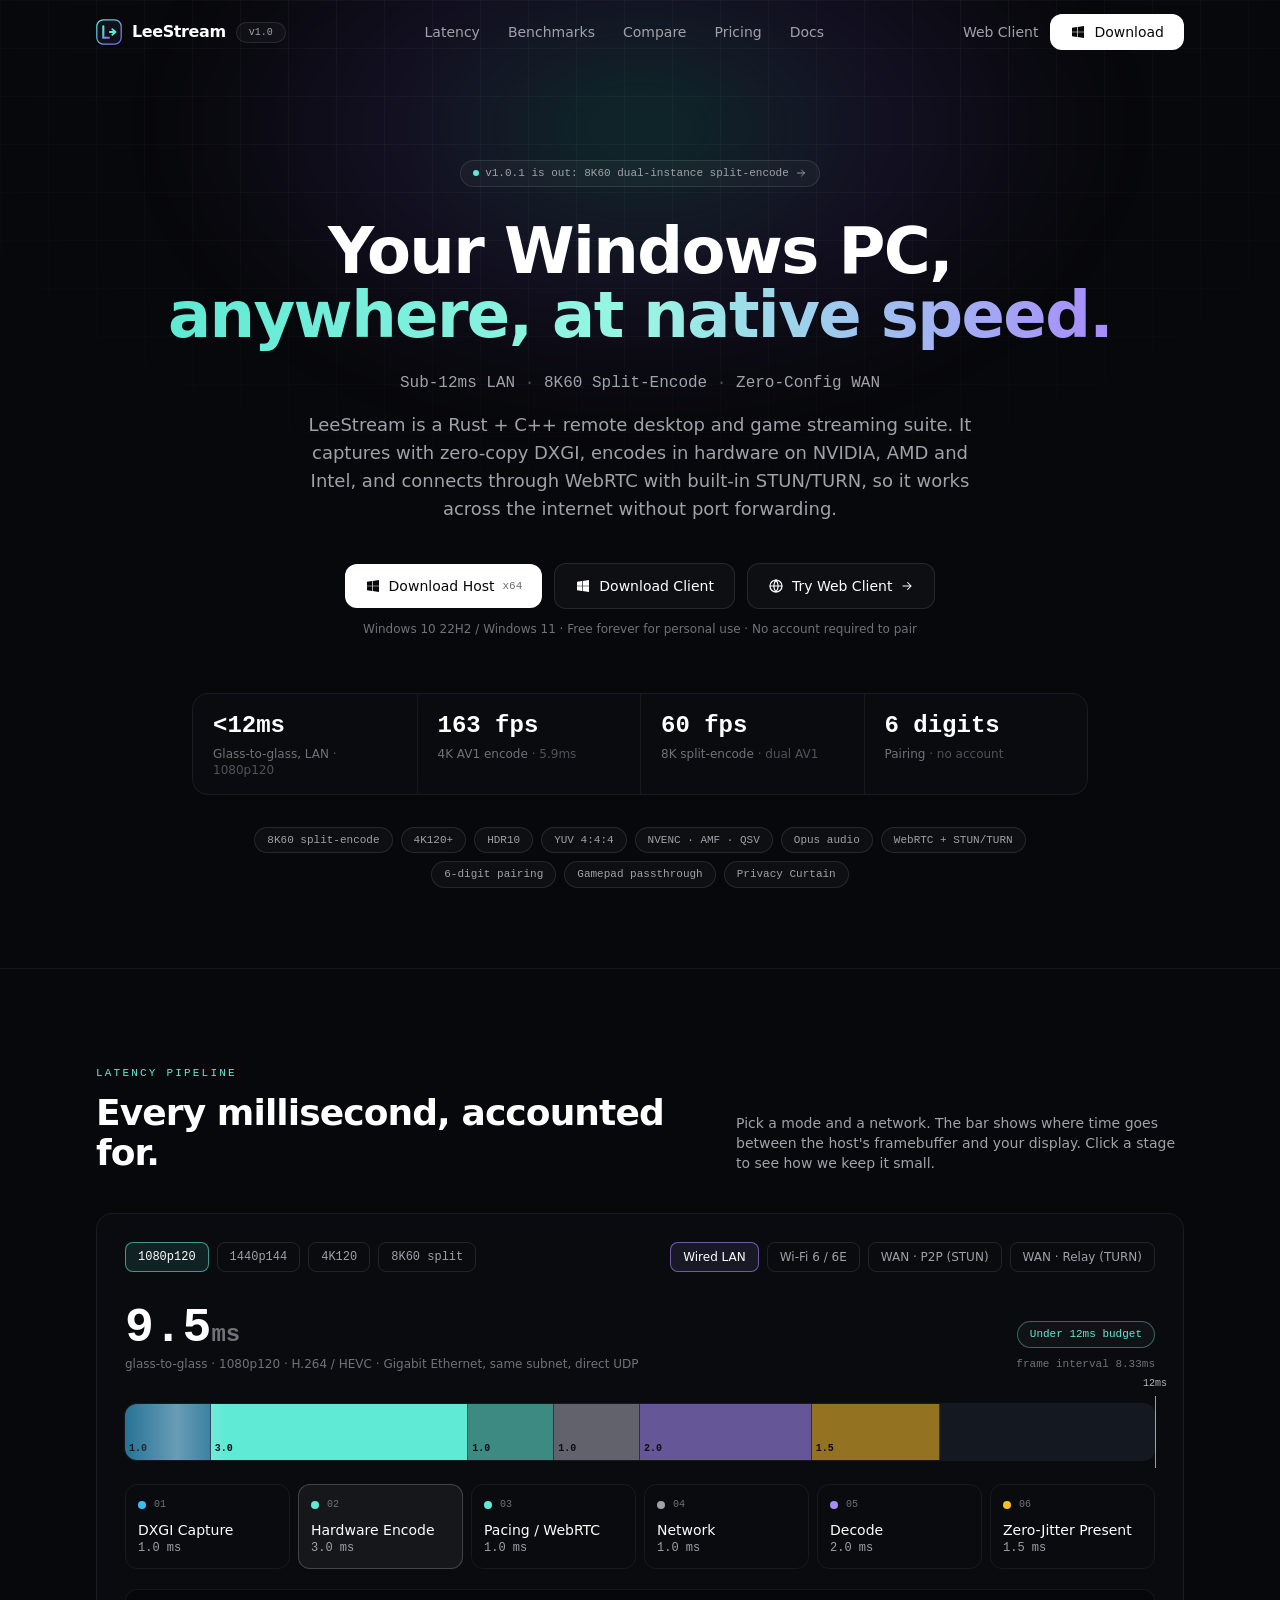
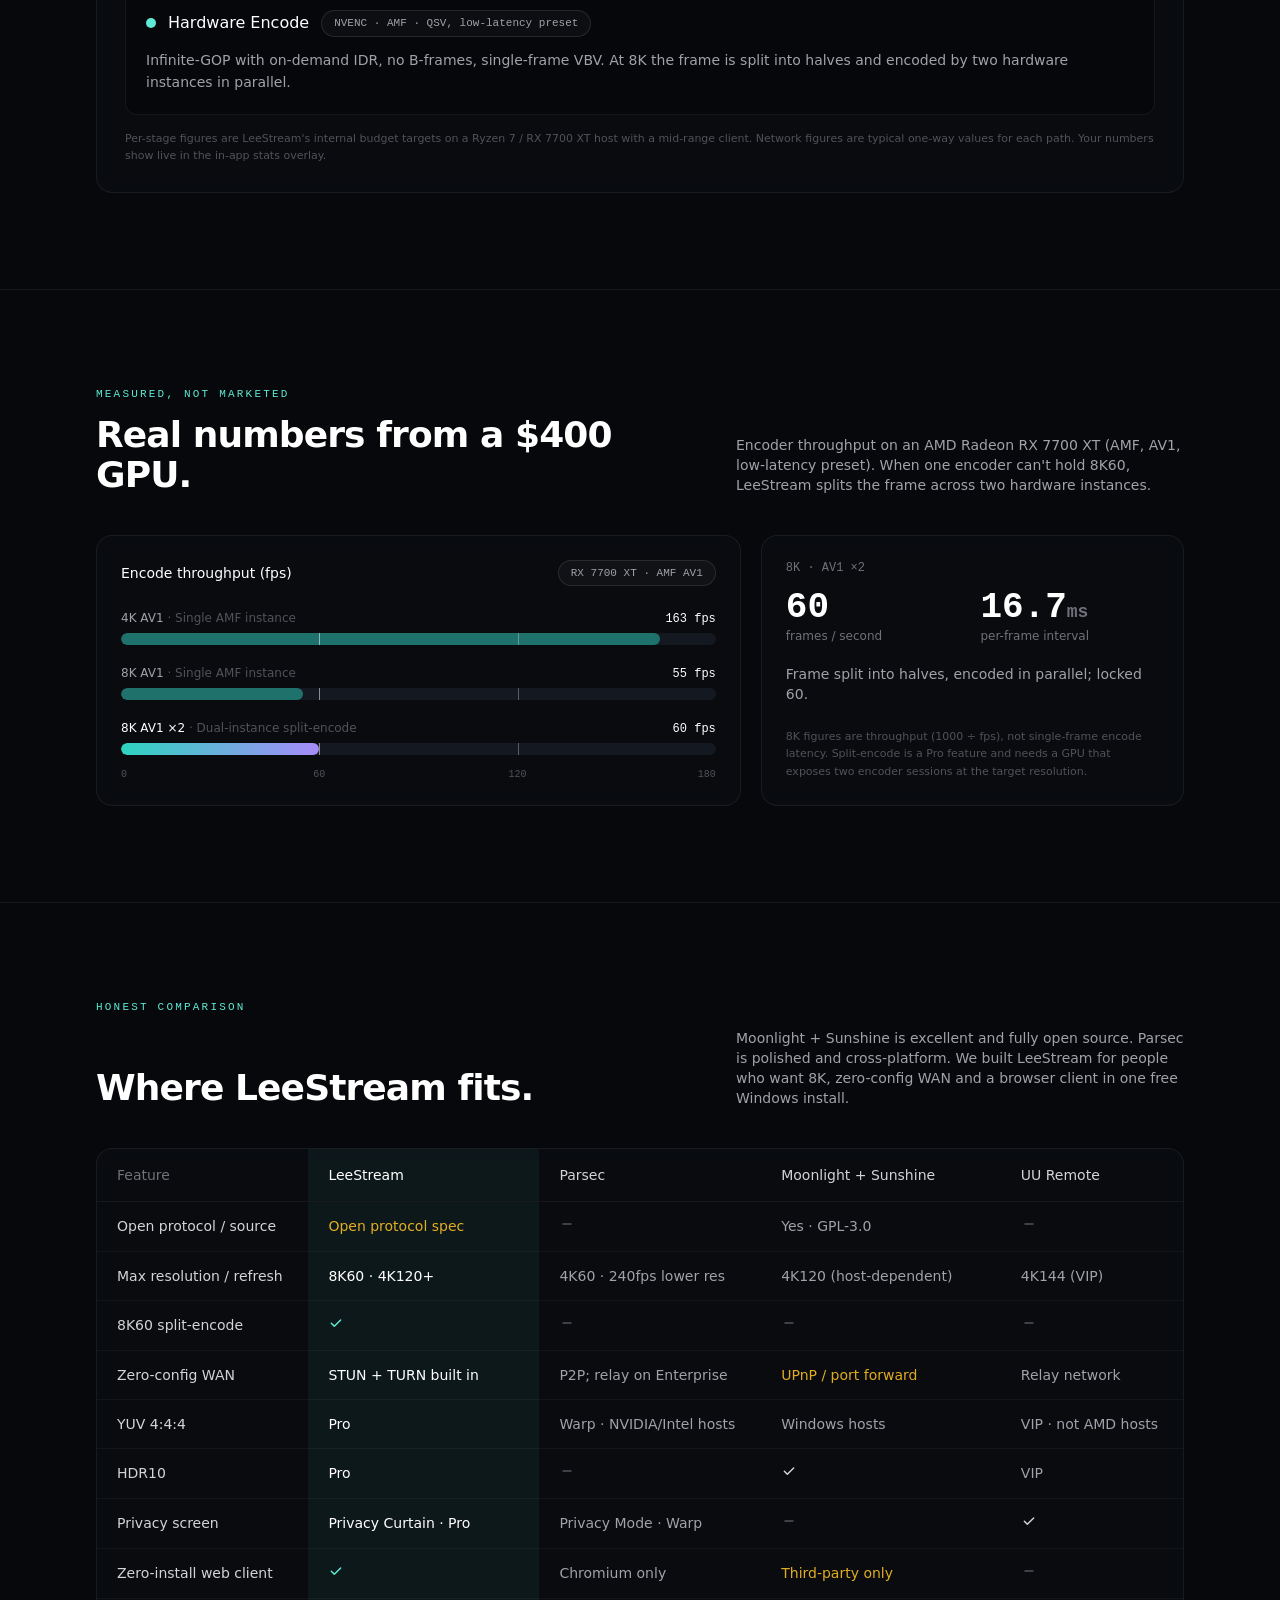
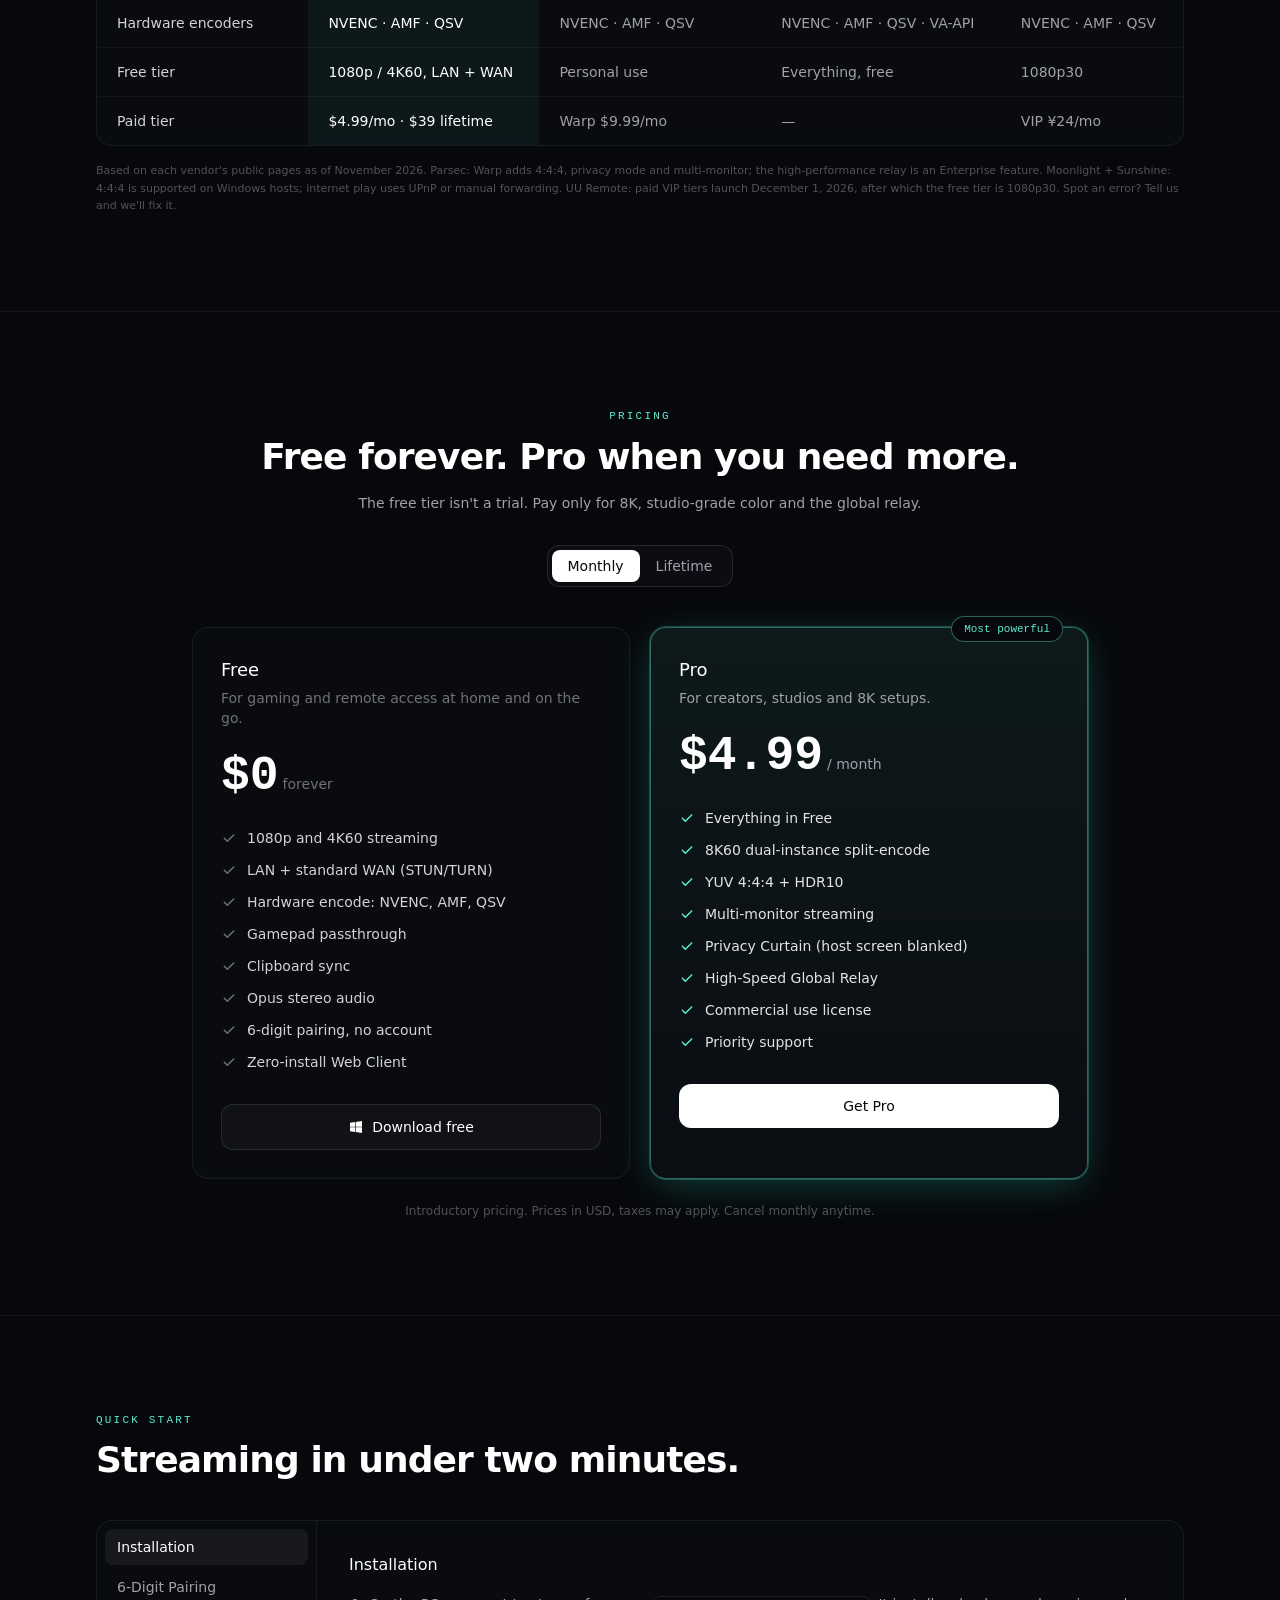
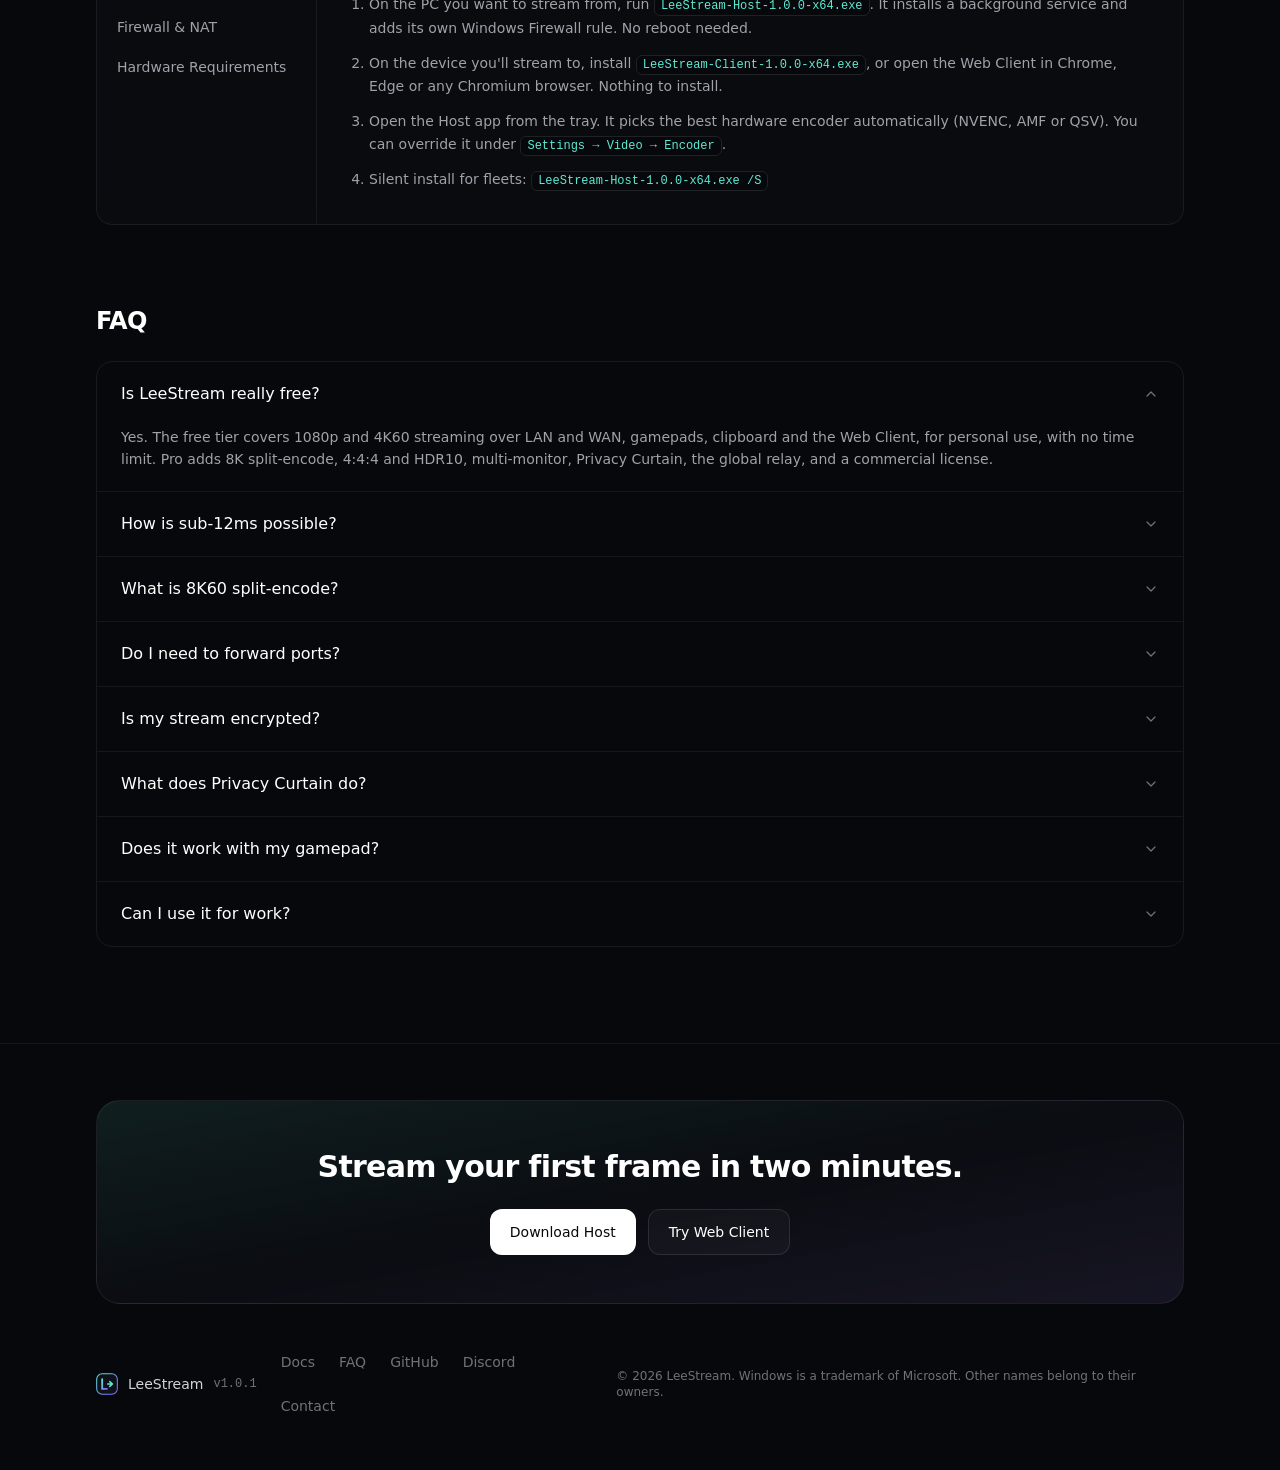
==== index.html @ 6f927b95 "feat(site): update to v1.0.1 with direct 1-click .exe download URLs" ====
<!doctype html>
<html lang="en">
  <head>
    <meta charset="UTF-8" />
    <meta name="viewport" content="width=device-width, initial-scale=1.0" />
    <title>LeeStream: Sub-12ms Remote Desktop & 8K60 Game Streaming for Windows</title>
    <meta name="description" content="LeeStream is a Rust + C++ remote desktop and game streaming suite for Windows: sub-12ms LAN latency, 8K60 split-encode, 4K120, HDR10, 4:4:4, NVENC/AMF/QSV, zero-config WAN via WebRTC, and a zero-install Web Client. Free forever." />
    <meta name="keywords" content="remote desktop, game streaming, low latency, 8K streaming, 4K120, HDR10, 4:4:4, NVENC, AMF, QSV, WebRTC, Parsec alternative, Moonlight alternative, Sunshine alternative" />
    <meta name="robots" content="index, follow, max-image-preview:large" />
    <meta name="theme-color" content="#07080b" />
    <meta name="color-scheme" content="dark" />
    <link rel="canonical" href="https://leestream.pages.dev/" />
    <link rel="icon" type="image/svg+xml" href="./favicon.svg" />
    <link rel="apple-touch-icon" href="./apple-touch-icon.png" />
    <link rel="manifest" href="./site.webmanifest" />

    <!-- OpenGraph -->
    <meta property="og:type" content="website" />
    <meta property="og:site_name" content="LeeStream" />
    <meta property="og:title" content="LeeStream: Sub-12ms LAN · 8K60 Split-Encode · Zero-Config WAN" />
    <meta property="og:description" content="Ultra-low-latency remote desktop and game streaming for Windows. 4K120, HDR10, 4:4:4, hardware encode on NVIDIA, AMD and Intel, and a zero-install Web Client. Free forever." />
    <meta property="og:url" content="https://leestream.pages.dev/" />
    <meta property="og:image" content="https://leestream.pages.dev/og-image.png" />
    <meta property="og:image:width" content="1200" />
    <meta property="og:image:height" content="630" />
    <meta property="og:image:alt" content="LeeStream: Sub-12ms LAN, 8K60 split-encode, zero-config WAN" />
    <meta property="og:locale" content="en_US" />

    <!-- Twitter -->
    <meta name="twitter:card" content="summary_large_image" />
    <meta name="twitter:title" content="LeeStream: Sub-12ms remote desktop & 8K60 game streaming" />
    <meta name="twitter:description" content="Rust + C++ streaming suite for Windows. 4K120, HDR10, 4:4:4, zero-config WAN, zero-install Web Client. Free forever." />
    <meta name="twitter:image" content="https://leestream.pages.dev/og-image.png" />

    <script type="application/ld+json">
    {
      "@context": "https://schema.org",
      "@type": "SoftwareApplication",
      "name": "LeeStream",
      "softwareVersion": "1.0.0",
      "operatingSystem": "Windows 10, Windows 11",
      "applicationCategory": "UtilitiesApplication",
      "url": "https://leestream.pages.dev/",
      "image": "https://leestream.pages.dev/og-image.png",
      "description": "Ultra-low-latency remote desktop and game streaming suite for Windows with 8K60 split-encode, 4K120, HDR10, 4:4:4, hardware encoding and zero-config WAN.",
      "featureList": ["Sub-12ms LAN latency at 1080p120", "8K60 dual-instance split-encode", "4K120+", "HDR10", "YUV 4:4:4", "NVENC, AMF and QSV hardware encoding", "WebRTC with STUN/TURN", "6-digit pairing", "Gamepad passthrough", "Privacy Curtain", "Zero-install Web Client"],
      "offers": [
        { "@type": "Offer", "name": "Free", "price": "0", "priceCurrency": "USD" },
        { "@type": "Offer", "name": "Pro Monthly", "price": "4.99", "priceCurrency": "USD" },
        { "@type": "Offer", "name": "Pro Lifetime", "price": "39", "priceCurrency": "USD" }
      ]
    }
    </script>
    <script type="application/ld+json">
    {
      "@context": "https://schema.org",
      "@type": "FAQPage",
      "mainEntity": [
        { "@type": "Question", "name": "Is LeeStream really free?", "acceptedAnswer": { "@type": "Answer", "text": "Yes. The free tier covers 1080p and 4K60 streaming over LAN and WAN, gamepads, clipboard and the Web Client, for personal use, with no time limit." } },
        { "@type": "Question", "name": "What is 8K60 split-encode?", "acceptedAnswer": { "@type": "Answer", "text": "LeeStream splits each 8K frame into two halves and encodes them on two hardware encoder instances in parallel, holding a locked 60 fps where a single encoder tops out around 55 fps." } },
        { "@type": "Question", "name": "Do I need to forward ports?", "acceptedAnswer": { "@type": "Answer", "text": "No. LeeStream uses WebRTC with STUN for direct connections and falls back to TURN relays automatically." } }
      ]
    }
    </script>
    <script type="module" crossorigin src="./assets/index-hDnsYfu5.js"></script>
    <link rel="stylesheet" crossorigin href="./assets/index-BY29MAb8.css">
  </head>
  <body>
    <div id="root"></div>
    <noscript><p style="padding:2rem;color:#ccc;font-family:system-ui">LeeStream: sub-12ms remote desktop and 8K60 game streaming for Windows. Enable JavaScript for the interactive site.</p></noscript>
  </body>
</html>
---- assets/index-BY29MAb8.css ----
*,:before,:after{--tw-border-spacing-x: 0;--tw-border-spacing-y: 0;--tw-translate-x: 0;--tw-translate-y: 0;--tw-rotate: 0;--tw-skew-x: 0;--tw-skew-y: 0;--tw-scale-x: 1;--tw-scale-y: 1;--tw-pan-x: ;--tw-pan-y: ;--tw-pinch-zoom: ;--tw-scroll-snap-strictness: proximity;--tw-gradient-from-position: ;--tw-gradient-via-position: ;--tw-gradient-to-position: ;--tw-ordinal: ;--tw-slashed-zero: ;--tw-numeric-figure: ;--tw-numeric-spacing: ;--tw-numeric-fraction: ;--tw-ring-inset: ;--tw-ring-offset-width: 0px;--tw-ring-offset-color: #fff;--tw-ring-color: rgb(59 130 246 / .5);--tw-ring-offset-shadow: 0 0 #0000;--tw-ring-shadow: 0 0 #0000;--tw-shadow: 0 0 #0000;--tw-shadow-colored: 0 0 #0000;--tw-blur: ;--tw-brightness: ;--tw-contrast: ;--tw-grayscale: ;--tw-hue-rotate: ;--tw-invert: ;--tw-saturate: ;--tw-sepia: ;--tw-drop-shadow: ;--tw-backdrop-blur: ;--tw-backdrop-brightness: ;--tw-backdrop-contrast: ;--tw-backdrop-grayscale: ;--tw-backdrop-hue-rotate: ;--tw-backdrop-invert: ;--tw-backdrop-opacity: ;--tw-backdrop-saturate: ;--tw-backdrop-sepia: ;--tw-contain-size: ;--tw-contain-layout: ;--tw-contain-paint: ;--tw-contain-style: }::backdrop{--tw-border-spacing-x: 0;--tw-border-spacing-y: 0;--tw-translate-x: 0;--tw-translate-y: 0;--tw-rotate: 0;--tw-skew-x: 0;--tw-skew-y: 0;--tw-scale-x: 1;--tw-scale-y: 1;--tw-pan-x: ;--tw-pan-y: ;--tw-pinch-zoom: ;--tw-scroll-snap-strictness: proximity;--tw-gradient-from-position: ;--tw-gradient-via-position: ;--tw-gradient-to-position: ;--tw-ordinal: ;--tw-slashed-zero: ;--tw-numeric-figure: ;--tw-numeric-spacing: ;--tw-numeric-fraction: ;--tw-ring-inset: ;--tw-ring-offset-width: 0px;--tw-ring-offset-color: #fff;--tw-ring-color: rgb(59 130 246 / .5);--tw-ring-offset-shadow: 0 0 #0000;--tw-ring-shadow: 0 0 #0000;--tw-shadow: 0 0 #0000;--tw-shadow-colored: 0 0 #0000;--tw-blur: ;--tw-brightness: ;--tw-contrast: ;--tw-grayscale: ;--tw-hue-rotate: ;--tw-invert: ;--tw-saturate: ;--tw-sepia: ;--tw-drop-shadow: ;--tw-backdrop-blur: ;--tw-backdrop-brightness: ;--tw-backdrop-contrast: ;--tw-backdrop-grayscale: ;--tw-backdrop-hue-rotate: ;--tw-backdrop-invert: ;--tw-backdrop-opacity: ;--tw-backdrop-saturate: ;--tw-backdrop-sepia: ;--tw-contain-size: ;--tw-contain-layout: ;--tw-contain-paint: ;--tw-contain-style: }*,:before,:after{box-sizing:border-box;border-width:0;border-style:solid;border-color:#e5e7eb}:before,:after{--tw-content: ""}html,:host{line-height:1.5;-webkit-text-size-adjust:100%;-moz-tab-size:4;-o-tab-size:4;tab-size:4;font-family:Inter,ui-sans-serif,system-ui,-apple-system,Segoe UI,Roboto,sans-serif;font-feature-settings:normal;font-variation-settings:normal;-webkit-tap-highlight-color:transparent}body{margin:0;line-height:inherit}hr{height:0;color:inherit;border-top-width:1px}abbr:where([title]){-webkit-text-decoration:underline dotted;text-decoration:underline dotted}h1,h2,h3,h4,h5,h6{font-size:inherit;font-weight:inherit}a{color:inherit;text-decoration:inherit}b,strong{font-weight:bolder}code,kbd,samp,pre{font-family:JetBrains Mono,ui-monospace,SFMono-Regular,Menlo,Consolas,monospace;font-feature-settings:normal;font-variation-settings:normal;font-size:1em}small{font-size:80%}sub,sup{font-size:75%;line-height:0;position:relative;vertical-align:baseline}sub{bottom:-.25em}sup{top:-.5em}table{text-indent:0;border-color:inherit;border-collapse:collapse}button,input,optgroup,select,textarea{font-family:inherit;font-feature-settings:inherit;font-variation-settings:inherit;font-size:100%;font-weight:inherit;line-height:inherit;letter-spacing:inherit;color:inherit;margin:0;padding:0}button,select{text-transform:none}button,input:where([type=button]),input:where([type=reset]),input:where([type=submit]){-webkit-appearance:button;background-color:transparent;background-image:none}:-moz-focusring{outline:auto}:-moz-ui-invalid{box-shadow:none}progress{vertical-align:baseline}::-webkit-inner-spin-button,::-webkit-outer-spin-button{height:auto}[type=search]{-webkit-appearance:textfield;outline-offset:-2px}::-webkit-search-decoration{-webkit-appearance:none}::-webkit-file-upload-button{-webkit-appearance:button;font:inherit}summary{display:list-item}blockquote,dl,dd,h1,h2,h3,h4,h5,h6,hr,figure,p,pre{margin:0}fieldset{margin:0;padding:0}legend{padding:0}ol,ul,menu{list-style:none;margin:0;padding:0}dialog{padding:0}textarea{resize:vertical}input::-moz-placeholder,textarea::-moz-placeholder{opacity:1;color:#9ca3af}input::placeholder,textarea::placeholder{opacity:1;color:#9ca3af}button,[role=button]{cursor:pointer}:disabled{cursor:default}img,svg,video,canvas,audio,iframe,embed,object{display:block;vertical-align:middle}img,video{max-width:100%;height:auto}[hidden]:where(:not([hidden=until-found])){display:none}html{scroll-behavior:smooth;-webkit-font-smoothing:antialiased}body{--tw-bg-opacity: 1;background-color:rgb(7 8 11 / var(--tw-bg-opacity, 1));font-family:Inter,ui-sans-serif,system-ui,-apple-system,Segoe UI,Roboto,sans-serif;--tw-text-opacity: 1;color:rgb(212 212 216 / var(--tw-text-opacity, 1))}::-moz-selection{background:#5eead440;color:#fff}::selection{background:#5eead440;color:#fff}:focus-visible{outline:2px solid #5eead4;outline-offset:2px;border-radius:6px}.container-x{margin-left:auto;margin-right:auto;width:100%;max-width:72rem;padding-left:1.25rem;padding-right:1.25rem}@media(min-width:640px){.container-x{padding-left:2rem;padding-right:2rem}}.eyebrow{font-family:JetBrains Mono,ui-monospace,SFMono-Regular,Menlo,Consolas,monospace;font-size:11px;text-transform:uppercase;letter-spacing:.2em;--tw-text-opacity: 1;color:rgb(94 234 212 / var(--tw-text-opacity, 1))}.h2{font-size:1.875rem;line-height:2.25rem;font-weight:600;letter-spacing:-.025em;--tw-text-opacity: 1;color:rgb(255 255 255 / var(--tw-text-opacity, 1))}@media(min-width:640px){.h2{font-size:2.25rem;line-height:2.5rem}}.card{border-radius:1rem;border-width:1px;border-color:#ffffff12;background-color:#0b0d12b3;--tw-backdrop-blur: blur(8px);backdrop-filter:var(--tw-backdrop-blur) var(--tw-backdrop-brightness) var(--tw-backdrop-contrast) var(--tw-backdrop-grayscale) var(--tw-backdrop-hue-rotate) var(--tw-backdrop-invert) var(--tw-backdrop-opacity) var(--tw-backdrop-saturate) var(--tw-backdrop-sepia)}.btn-primary{display:inline-flex;align-items:center;justify-content:center;gap:.5rem;border-radius:.75rem;padding:.75rem 1.25rem;font-size:.875rem;line-height:1.25rem;font-weight:500;transition-property:color,background-color,border-color,text-decoration-color,fill,stroke,opacity,box-shadow,transform,filter,backdrop-filter;transition-timing-function:cubic-bezier(.4,0,.2,1);transition-duration:.15s;--tw-bg-opacity: 1;background-color:rgb(255 255 255 / var(--tw-bg-opacity, 1));--tw-text-opacity: 1;color:rgb(7 8 11 / var(--tw-text-opacity, 1))}.btn-primary:hover{--tw-bg-opacity: 1;background-color:rgb(94 234 212 / var(--tw-bg-opacity, 1))}.btn-ghost{display:inline-flex;align-items:center;justify-content:center;gap:.5rem;border-radius:.75rem;padding:.75rem 1.25rem;font-size:.875rem;line-height:1.25rem;font-weight:500;transition-property:color,background-color,border-color,text-decoration-color,fill,stroke,opacity,box-shadow,transform,filter,backdrop-filter;transition-timing-function:cubic-bezier(.4,0,.2,1);transition-duration:.15s;border-width:1px;border-color:#ffffff1a;background-color:#ffffff08;--tw-text-opacity: 1;color:rgb(255 255 255 / var(--tw-text-opacity, 1))}.btn-ghost:hover{border-color:#5eead499;background-color:#ffffff0f}.chip{display:inline-flex;align-items:center;gap:.375rem;border-radius:9999px;border-width:1px;border-color:#ffffff1a;background-color:#ffffff08;padding:.25rem .75rem;font-family:JetBrains Mono,ui-monospace,SFMono-Regular,Menlo,Consolas,monospace;font-size:11px;--tw-text-opacity: 1;color:rgb(161 161 170 / var(--tw-text-opacity, 1))}.sr-only{position:absolute;width:1px;height:1px;padding:0;margin:-1px;overflow:hidden;clip:rect(0,0,0,0);white-space:nowrap;border-width:0}.pointer-events-none{pointer-events:none}.fixed{position:fixed}.absolute{position:absolute}.relative{position:relative}.inset-0{inset:0}.inset-x-0{left:0;right:0}.inset-x-1{left:.25rem;right:.25rem}.inset-y-0{top:0;bottom:0}.-top-2{top:-.5rem}.-top-3{top:-.75rem}.-top-5{top:-1.25rem}.bottom-1{bottom:.25rem}.bottom-\[-0\.5rem\]{bottom:-.5rem}.left-0{left:0}.left-1\/2{left:50%}.right-6{right:1.5rem}.top-0{top:0}.top-\[-10rem\]{top:-10rem}.z-40{z-index:40}.mx-auto{margin-left:auto;margin-right:auto}.mb-1\.5{margin-bottom:.375rem}.mb-2{margin-bottom:.5rem}.mb-4{margin-bottom:1rem}.mb-8{margin-bottom:2rem}.mt-0\.5{margin-top:.125rem}.mt-1{margin-top:.25rem}.mt-10{margin-top:2.5rem}.mt-12{margin-top:3rem}.mt-14{margin-top:3.5rem}.mt-2{margin-top:.5rem}.mt-20{margin-top:5rem}.mt-3{margin-top:.75rem}.mt-4{margin-top:1rem}.mt-5{margin-top:1.25rem}.mt-6{margin-top:1.5rem}.mt-7{margin-top:1.75rem}.mt-8{margin-top:2rem}.mt-auto{margin-top:auto}.block{display:block}.flex{display:flex}.inline-flex{display:inline-flex}.table{display:table}.grid{display:grid}.hidden{display:none}.h-1\.5{height:.375rem}.h-14{height:3.5rem}.h-16{height:4rem}.h-2{height:.5rem}.h-2\.5{height:.625rem}.h-3{height:.75rem}.h-\[36rem\]{height:36rem}.h-full{height:100%}.w-1\.5{width:.375rem}.w-1\/2{width:50%}.w-1\/5{width:20%}.w-2{width:.5rem}.w-2\.5{width:.625rem}.w-\[60rem\]{width:60rem}.w-fit{width:-moz-fit-content;width:fit-content}.w-full{width:100%}.w-px{width:1px}.min-w-\[760px\]{min-width:760px}.max-w-2xl{max-width:42rem}.max-w-4xl{max-width:56rem}.max-w-6xl{max-width:72rem}.max-w-md{max-width:28rem}.max-w-xl{max-width:36rem}.flex-1{flex:1 1 0%}.shrink-0{flex-shrink:0}.-translate-x-1\/2{--tw-translate-x: -50%;transform:translate(var(--tw-translate-x),var(--tw-translate-y)) rotate(var(--tw-rotate)) skew(var(--tw-skew-x)) skewY(var(--tw-skew-y)) scaleX(var(--tw-scale-x)) scaleY(var(--tw-scale-y))}.rotate-180{--tw-rotate: 180deg;transform:translate(var(--tw-translate-x),var(--tw-translate-y)) rotate(var(--tw-rotate)) skew(var(--tw-skew-x)) skewY(var(--tw-skew-y)) scaleX(var(--tw-scale-x)) scaleY(var(--tw-scale-y))}@keyframes flow{0%{transform:translate(-100%)}to{transform:translate(400%)}}.animate-flow{animation:flow 2.4s linear infinite}@keyframes pulseDot{0%,to{opacity:1}50%{opacity:.35}}.animate-pulseDot{animation:pulseDot 1.6s ease-in-out infinite}.scroll-mt-20{scroll-margin-top:5rem}.scroll-mt-28{scroll-margin-top:7rem}.list-decimal{list-style-type:decimal}.list-disc{list-style-type:disc}.grid-cols-2{grid-template-columns:repeat(2,minmax(0,1fr))}.flex-col{flex-direction:column}.flex-wrap{flex-wrap:wrap}.items-center{align-items:center}.items-baseline{align-items:baseline}.justify-center{justify-content:center}.justify-between{justify-content:space-between}.gap-1{gap:.25rem}.gap-2{gap:.5rem}.gap-2\.5{gap:.625rem}.gap-3{gap:.75rem}.gap-4{gap:1rem}.gap-5{gap:1.25rem}.gap-6{gap:1.5rem}.gap-7{gap:1.75rem}.space-y-1\.5>:not([hidden])~:not([hidden]){--tw-space-y-reverse: 0;margin-top:calc(.375rem * calc(1 - var(--tw-space-y-reverse)));margin-bottom:calc(.375rem * var(--tw-space-y-reverse))}.space-y-2>:not([hidden])~:not([hidden]){--tw-space-y-reverse: 0;margin-top:calc(.5rem * calc(1 - var(--tw-space-y-reverse)));margin-bottom:calc(.5rem * var(--tw-space-y-reverse))}.space-y-3>:not([hidden])~:not([hidden]){--tw-space-y-reverse: 0;margin-top:calc(.75rem * calc(1 - var(--tw-space-y-reverse)));margin-bottom:calc(.75rem * var(--tw-space-y-reverse))}.space-y-5>:not([hidden])~:not([hidden]){--tw-space-y-reverse: 0;margin-top:calc(1.25rem * calc(1 - var(--tw-space-y-reverse)));margin-bottom:calc(1.25rem * var(--tw-space-y-reverse))}.divide-y>:not([hidden])~:not([hidden]){--tw-divide-y-reverse: 0;border-top-width:calc(1px * calc(1 - var(--tw-divide-y-reverse)));border-bottom-width:calc(1px * var(--tw-divide-y-reverse))}.divide-white\/\[0\.06\]>:not([hidden])~:not([hidden]){border-color:#ffffff0f}.overflow-hidden{overflow:hidden}.overflow-x-auto{overflow-x:auto}.truncate{overflow:hidden;text-overflow:ellipsis;white-space:nowrap}.whitespace-nowrap{white-space:nowrap}.rounded-2xl{border-radius:1rem}.rounded-3xl{border-radius:1.5rem}.rounded-full{border-radius:9999px}.rounded-lg{border-radius:.5rem}.rounded-md{border-radius:.375rem}.rounded-xl{border-radius:.75rem}.border{border-width:1px}.border-b{border-bottom-width:1px}.border-r{border-right-width:1px}.border-t{border-top-width:1px}.\!border-amber-400\/40{border-color:#fbbf2466!important}.\!border-signal-400\/40{border-color:#5eead466!important}.border-ink-950\/60{border-color:#07080b99}.border-signal-400\/40{border-color:#5eead466}.border-signal-400\/60{border-color:#5eead499}.border-volt-400\/60{border-color:#a78bfa99}.border-white\/10{border-color:#ffffff1a}.border-white\/20{border-color:#fff3}.border-white\/\[0\.04\]{border-color:#ffffff0a}.border-white\/\[0\.06\]{border-color:#ffffff0f}.border-white\/\[0\.07\]{border-color:#ffffff12}.\!bg-ink-950{--tw-bg-opacity: 1 !important;background-color:rgb(7 8 11 / var(--tw-bg-opacity, 1))!important}.bg-amber-400{--tw-bg-opacity: 1;background-color:rgb(251 191 36 / var(--tw-bg-opacity, 1))}.bg-ink-800{--tw-bg-opacity: 1;background-color:rgb(20 24 33 / var(--tw-bg-opacity, 1))}.bg-ink-900{--tw-bg-opacity: 1;background-color:rgb(11 13 18 / var(--tw-bg-opacity, 1))}.bg-ink-950{--tw-bg-opacity: 1;background-color:rgb(7 8 11 / var(--tw-bg-opacity, 1))}.bg-ink-950\/60{background-color:#07080b99}.bg-ink-950\/80{background-color:#07080bcc}.bg-ink-950\/95{background-color:#07080bf2}.bg-signal-400{--tw-bg-opacity: 1;background-color:rgb(94 234 212 / var(--tw-bg-opacity, 1))}.bg-signal-400\/10{background-color:#5eead41a}.bg-signal-400\/\[0\.06\]{background-color:#5eead40f}.bg-signal-500\/80{background-color:#2dd4bfcc}.bg-sky-400{--tw-bg-opacity: 1;background-color:rgb(56 189 248 / var(--tw-bg-opacity, 1))}.bg-teal-300{--tw-bg-opacity: 1;background-color:rgb(94 234 212 / var(--tw-bg-opacity, 1))}.bg-volt-400{--tw-bg-opacity: 1;background-color:rgb(167 139 250 / var(--tw-bg-opacity, 1))}.bg-volt-400\/10{background-color:#a78bfa1a}.bg-white{--tw-bg-opacity: 1;background-color:rgb(255 255 255 / var(--tw-bg-opacity, 1))}.bg-white\/30{background-color:#ffffff4d}.bg-white\/50{background-color:#ffffff80}.bg-white\/60{background-color:#fff9}.bg-white\/\[0\.05\]{background-color:#ffffff0d}.bg-white\/\[0\.06\]{background-color:#ffffff0f}.bg-zinc-400{--tw-bg-opacity: 1;background-color:rgb(161 161 170 / var(--tw-bg-opacity, 1))}.bg-\[radial-gradient\(closest-side\,rgba\(45\,212\,191\,\.18\)\,rgba\(139\,92\,246\,\.10\)\,transparent\)\]{background-image:radial-gradient(closest-side,rgba(45,212,191,.18),rgba(139,92,246,.1),transparent)}.bg-gradient-to-b{background-image:linear-gradient(to bottom,var(--tw-gradient-stops))}.bg-gradient-to-br{background-image:linear-gradient(to bottom right,var(--tw-gradient-stops))}.bg-gradient-to-r{background-image:linear-gradient(to right,var(--tw-gradient-stops))}.from-signal-400{--tw-gradient-from: #5eead4 var(--tw-gradient-from-position);--tw-gradient-to: rgb(94 234 212 / 0) var(--tw-gradient-to-position);--tw-gradient-stops: var(--tw-gradient-from), var(--tw-gradient-to)}.from-signal-400\/10{--tw-gradient-from: rgb(94 234 212 / .1) var(--tw-gradient-from-position);--tw-gradient-to: rgb(94 234 212 / 0) var(--tw-gradient-to-position);--tw-gradient-stops: var(--tw-gradient-from), var(--tw-gradient-to)}.from-signal-400\/\[0\.08\]{--tw-gradient-from: rgb(94 234 212 / .08) var(--tw-gradient-from-position);--tw-gradient-to: rgb(94 234 212 / 0) var(--tw-gradient-to-position);--tw-gradient-stops: var(--tw-gradient-from), var(--tw-gradient-to)}.from-signal-500{--tw-gradient-from: #2dd4bf var(--tw-gradient-from-position);--tw-gradient-to: rgb(45 212 191 / 0) var(--tw-gradient-to-position);--tw-gradient-stops: var(--tw-gradient-from), var(--tw-gradient-to)}.from-transparent{--tw-gradient-from: transparent var(--tw-gradient-from-position);--tw-gradient-to: rgb(0 0 0 / 0) var(--tw-gradient-to-position);--tw-gradient-stops: var(--tw-gradient-from), var(--tw-gradient-to)}.via-ink-900{--tw-gradient-to: rgb(11 13 18 / 0) var(--tw-gradient-to-position);--tw-gradient-stops: var(--tw-gradient-from), #0b0d12 var(--tw-gradient-via-position), var(--tw-gradient-to)}.via-teal-200{--tw-gradient-to: rgb(153 246 228 / 0) var(--tw-gradient-to-position);--tw-gradient-stops: var(--tw-gradient-from), #99f6e4 var(--tw-gradient-via-position), var(--tw-gradient-to)}.via-white\/30{--tw-gradient-to: rgb(255 255 255 / 0) var(--tw-gradient-to-position);--tw-gradient-stops: var(--tw-gradient-from), rgb(255 255 255 / .3) var(--tw-gradient-via-position), var(--tw-gradient-to)}.to-ink-900{--tw-gradient-to: #0b0d12 var(--tw-gradient-to-position)}.to-transparent{--tw-gradient-to: transparent var(--tw-gradient-to-position)}.to-volt-400{--tw-gradient-to: #a78bfa var(--tw-gradient-to-position)}.to-volt-400\/10{--tw-gradient-to: rgb(167 139 250 / .1) var(--tw-gradient-to-position)}.bg-clip-text{-webkit-background-clip:text;background-clip:text}.p-1{padding:.25rem}.p-2{padding:.5rem}.p-3{padding:.75rem}.p-5{padding:1.25rem}.p-6{padding:1.5rem}.p-7{padding:1.75rem}.p-8{padding:2rem}.\!py-0\.5{padding-top:.125rem!important;padding-bottom:.125rem!important}.\!py-2{padding-top:.5rem!important;padding-bottom:.5rem!important}.px-1\.5{padding-left:.375rem;padding-right:.375rem}.px-3{padding-left:.75rem;padding-right:.75rem}.px-4{padding-left:1rem;padding-right:1rem}.px-5{padding-left:1.25rem;padding-right:1.25rem}.px-6{padding-left:1.5rem;padding-right:1.5rem}.py-0\.5{padding-top:.125rem;padding-bottom:.125rem}.py-1\.5{padding-top:.375rem;padding-bottom:.375rem}.py-14{padding-top:3.5rem;padding-bottom:3.5rem}.py-2{padding-top:.5rem;padding-bottom:.5rem}.py-2\.5{padding-top:.625rem;padding-bottom:.625rem}.py-24{padding-top:6rem;padding-bottom:6rem}.py-3{padding-top:.75rem;padding-bottom:.75rem}.py-3\.5{padding-top:.875rem;padding-bottom:.875rem}.py-4{padding-top:1rem;padding-bottom:1rem}.py-5{padding-top:1.25rem;padding-bottom:1.25rem}.pb-20{padding-bottom:5rem}.pb-5{padding-bottom:1.25rem}.pl-5{padding-left:1.25rem}.pt-32{padding-top:8rem}.pt-6{padding-top:1.5rem}.text-left{text-align:left}.text-center{text-align:center}.font-mono{font-family:JetBrains Mono,ui-monospace,SFMono-Regular,Menlo,Consolas,monospace}.\!text-\[10px\]{font-size:10px!important}.text-2xl{font-size:1.5rem;line-height:2rem}.text-4xl{font-size:2.25rem;line-height:2.5rem}.text-5xl{font-size:3rem;line-height:1}.text-\[10px\]{font-size:10px}.text-\[11px\]{font-size:11px}.text-\[12px\]{font-size:12px}.text-base{font-size:1rem;line-height:1.5rem}.text-lg{font-size:1.125rem;line-height:1.75rem}.text-sm{font-size:.875rem;line-height:1.25rem}.text-xs{font-size:.75rem;line-height:1rem}.font-medium{font-weight:500}.font-normal{font-weight:400}.font-semibold{font-weight:600}.tabular-nums{--tw-numeric-spacing: tabular-nums;font-variant-numeric:var(--tw-ordinal) var(--tw-slashed-zero) var(--tw-numeric-figure) var(--tw-numeric-spacing) var(--tw-numeric-fraction)}.leading-\[1\.05\]{line-height:1.05}.leading-relaxed{line-height:1.625}.tracking-tight{letter-spacing:-.025em}.\!text-amber-400{--tw-text-opacity: 1 !important;color:rgb(251 191 36 / var(--tw-text-opacity, 1))!important}.\!text-signal-400{--tw-text-opacity: 1 !important;color:rgb(94 234 212 / var(--tw-text-opacity, 1))!important}.text-amber-400\/90{color:#fbbf24e6}.text-ink-950{--tw-text-opacity: 1;color:rgb(7 8 11 / var(--tw-text-opacity, 1))}.text-signal-400{--tw-text-opacity: 1;color:rgb(94 234 212 / var(--tw-text-opacity, 1))}.text-transparent{color:transparent}.text-white{--tw-text-opacity: 1;color:rgb(255 255 255 / var(--tw-text-opacity, 1))}.text-white\/70{color:#ffffffb3}.text-zinc-200{--tw-text-opacity: 1;color:rgb(228 228 231 / var(--tw-text-opacity, 1))}.text-zinc-300{--tw-text-opacity: 1;color:rgb(212 212 216 / var(--tw-text-opacity, 1))}.text-zinc-400{--tw-text-opacity: 1;color:rgb(161 161 170 / var(--tw-text-opacity, 1))}.text-zinc-500{--tw-text-opacity: 1;color:rgb(113 113 122 / var(--tw-text-opacity, 1))}.text-zinc-600{--tw-text-opacity: 1;color:rgb(82 82 91 / var(--tw-text-opacity, 1))}.opacity-100{opacity:1}.opacity-55{opacity:.55}.opacity-60{opacity:.6}.shadow-glow{--tw-shadow: 0 0 0 1px rgba(94,234,212,.25), 0 8px 40px -8px rgba(45,212,191,.35);--tw-shadow-colored: 0 0 0 1px var(--tw-shadow-color), 0 8px 40px -8px var(--tw-shadow-color);box-shadow:var(--tw-ring-offset-shadow, 0 0 #0000),var(--tw-ring-shadow, 0 0 #0000),var(--tw-shadow)}.ring-1{--tw-ring-offset-shadow: var(--tw-ring-inset) 0 0 0 var(--tw-ring-offset-width) var(--tw-ring-offset-color);--tw-ring-shadow: var(--tw-ring-inset) 0 0 0 calc(1px + var(--tw-ring-offset-width)) var(--tw-ring-color);box-shadow:var(--tw-ring-offset-shadow),var(--tw-ring-shadow),var(--tw-shadow, 0 0 #0000)}.ring-white\/\[0\.06\]{--tw-ring-color: rgb(255 255 255 / .06)}.blur-2xl{--tw-blur: blur(40px);filter:var(--tw-blur) var(--tw-brightness) var(--tw-contrast) var(--tw-grayscale) var(--tw-hue-rotate) var(--tw-invert) var(--tw-saturate) var(--tw-sepia) var(--tw-drop-shadow)}.filter{filter:var(--tw-blur) var(--tw-brightness) var(--tw-contrast) var(--tw-grayscale) var(--tw-hue-rotate) var(--tw-invert) var(--tw-saturate) var(--tw-sepia) var(--tw-drop-shadow)}.backdrop-blur-xl{--tw-backdrop-blur: blur(24px);backdrop-filter:var(--tw-backdrop-blur) var(--tw-backdrop-brightness) var(--tw-backdrop-contrast) var(--tw-backdrop-grayscale) var(--tw-backdrop-hue-rotate) var(--tw-backdrop-invert) var(--tw-backdrop-opacity) var(--tw-backdrop-saturate) var(--tw-backdrop-sepia)}.transition{transition-property:color,background-color,border-color,text-decoration-color,fill,stroke,opacity,box-shadow,transform,filter,backdrop-filter;transition-timing-function:cubic-bezier(.4,0,.2,1);transition-duration:.15s}.transition-\[width\,opacity\]{transition-property:width,opacity;transition-timing-function:cubic-bezier(.4,0,.2,1);transition-duration:.15s}.transition-all{transition-property:all;transition-timing-function:cubic-bezier(.4,0,.2,1);transition-duration:.15s}.duration-500{transition-duration:.5s}.duration-700{transition-duration:.7s}.grid-bg{background-image:linear-gradient(rgba(255,255,255,.035) 1px,transparent 1px),linear-gradient(90deg,rgba(255,255,255,.035) 1px,transparent 1px);background-size:48px 48px;-webkit-mask-image:radial-gradient(ellipse 70% 60% at 50% 0%,#000 40%,transparent 100%);mask-image:radial-gradient(ellipse 70% 60% at 50% 0%,#000 40%,transparent 100%)}@media(prefers-reduced-motion:reduce){*{animation:none!important;transition:none!important;scroll-behavior:auto!important}}.first\:translate-x-0:first-child{--tw-translate-x: 0px;transform:translate(var(--tw-translate-x),var(--tw-translate-y)) rotate(var(--tw-rotate)) skew(var(--tw-skew-x)) skewY(var(--tw-skew-y)) scaleX(var(--tw-scale-x)) scaleY(var(--tw-scale-y))}.last\:-translate-x-full:last-child{--tw-translate-x: -100%;transform:translate(var(--tw-translate-x),var(--tw-translate-y)) rotate(var(--tw-rotate)) skew(var(--tw-skew-x)) skewY(var(--tw-skew-y)) scaleX(var(--tw-scale-x)) scaleY(var(--tw-scale-y))}.last\:border-0:last-child{border-width:0px}.hover\:border-signal-400\/50:hover{border-color:#5eead480}.hover\:border-white\/15:hover{border-color:#ffffff26}.hover\:text-white:hover{--tw-text-opacity: 1;color:rgb(255 255 255 / var(--tw-text-opacity, 1))}.hover\:text-zinc-200:hover{--tw-text-opacity: 1;color:rgb(228 228 231 / var(--tw-text-opacity, 1))}.hover\:opacity-85:hover{opacity:.85}.focus\:not-sr-only:focus{position:static;width:auto;height:auto;padding:0;margin:0;overflow:visible;clip:auto;white-space:normal}.focus\:fixed:focus{position:fixed}.focus\:left-4:focus{left:1rem}.focus\:top-4:focus{top:1rem}.focus\:z-50:focus{z-index:50}@media(min-width:640px){.sm\:w-auto{width:auto}.sm\:grid-cols-2{grid-template-columns:repeat(2,minmax(0,1fr))}.sm\:grid-cols-3{grid-template-columns:repeat(3,minmax(0,1fr))}.sm\:grid-cols-4{grid-template-columns:repeat(4,minmax(0,1fr))}.sm\:flex-row{flex-direction:row}.sm\:items-end{align-items:flex-end}.sm\:items-center{align-items:center}.sm\:justify-between{justify-content:space-between}.sm\:divide-x>:not([hidden])~:not([hidden]){--tw-divide-x-reverse: 0;border-right-width:calc(1px * var(--tw-divide-x-reverse));border-left-width:calc(1px * calc(1 - var(--tw-divide-x-reverse)))}.sm\:p-12{padding:3rem}.sm\:p-7{padding:1.75rem}.sm\:p-8{padding:2rem}.sm\:pt-40{padding-top:10rem}.sm\:text-right{text-align:right}.sm\:text-3xl{font-size:1.875rem;line-height:2.25rem}.sm\:text-6xl{font-size:3.75rem;line-height:1}.sm\:text-base{font-size:1rem;line-height:1.5rem}.sm\:text-lg{font-size:1.125rem;line-height:1.75rem}}@media(min-width:768px){.md\:flex{display:flex}.md\:hidden{display:none}.md\:grid-cols-2{grid-template-columns:repeat(2,minmax(0,1fr))}.md\:grid-cols-\[220px_1fr\]{grid-template-columns:220px 1fr}.md\:flex-row{flex-direction:row}.md\:flex-col{flex-direction:column}.md\:items-end{align-items:flex-end}.md\:border-b-0{border-bottom-width:0px}.md\:border-r{border-right-width:1px}}@media(min-width:1024px){.lg\:col-span-2{grid-column:span 2 / span 2}.lg\:col-span-3{grid-column:span 3 / span 3}.lg\:grid-cols-5{grid-template-columns:repeat(5,minmax(0,1fr))}.lg\:grid-cols-6{grid-template-columns:repeat(6,minmax(0,1fr))}.lg\:flex-row{flex-direction:row}.lg\:items-center{align-items:center}.lg\:justify-between{justify-content:space-between}.lg\:whitespace-nowrap{white-space:nowrap}.lg\:text-\[4rem\]{font-size:4rem}}
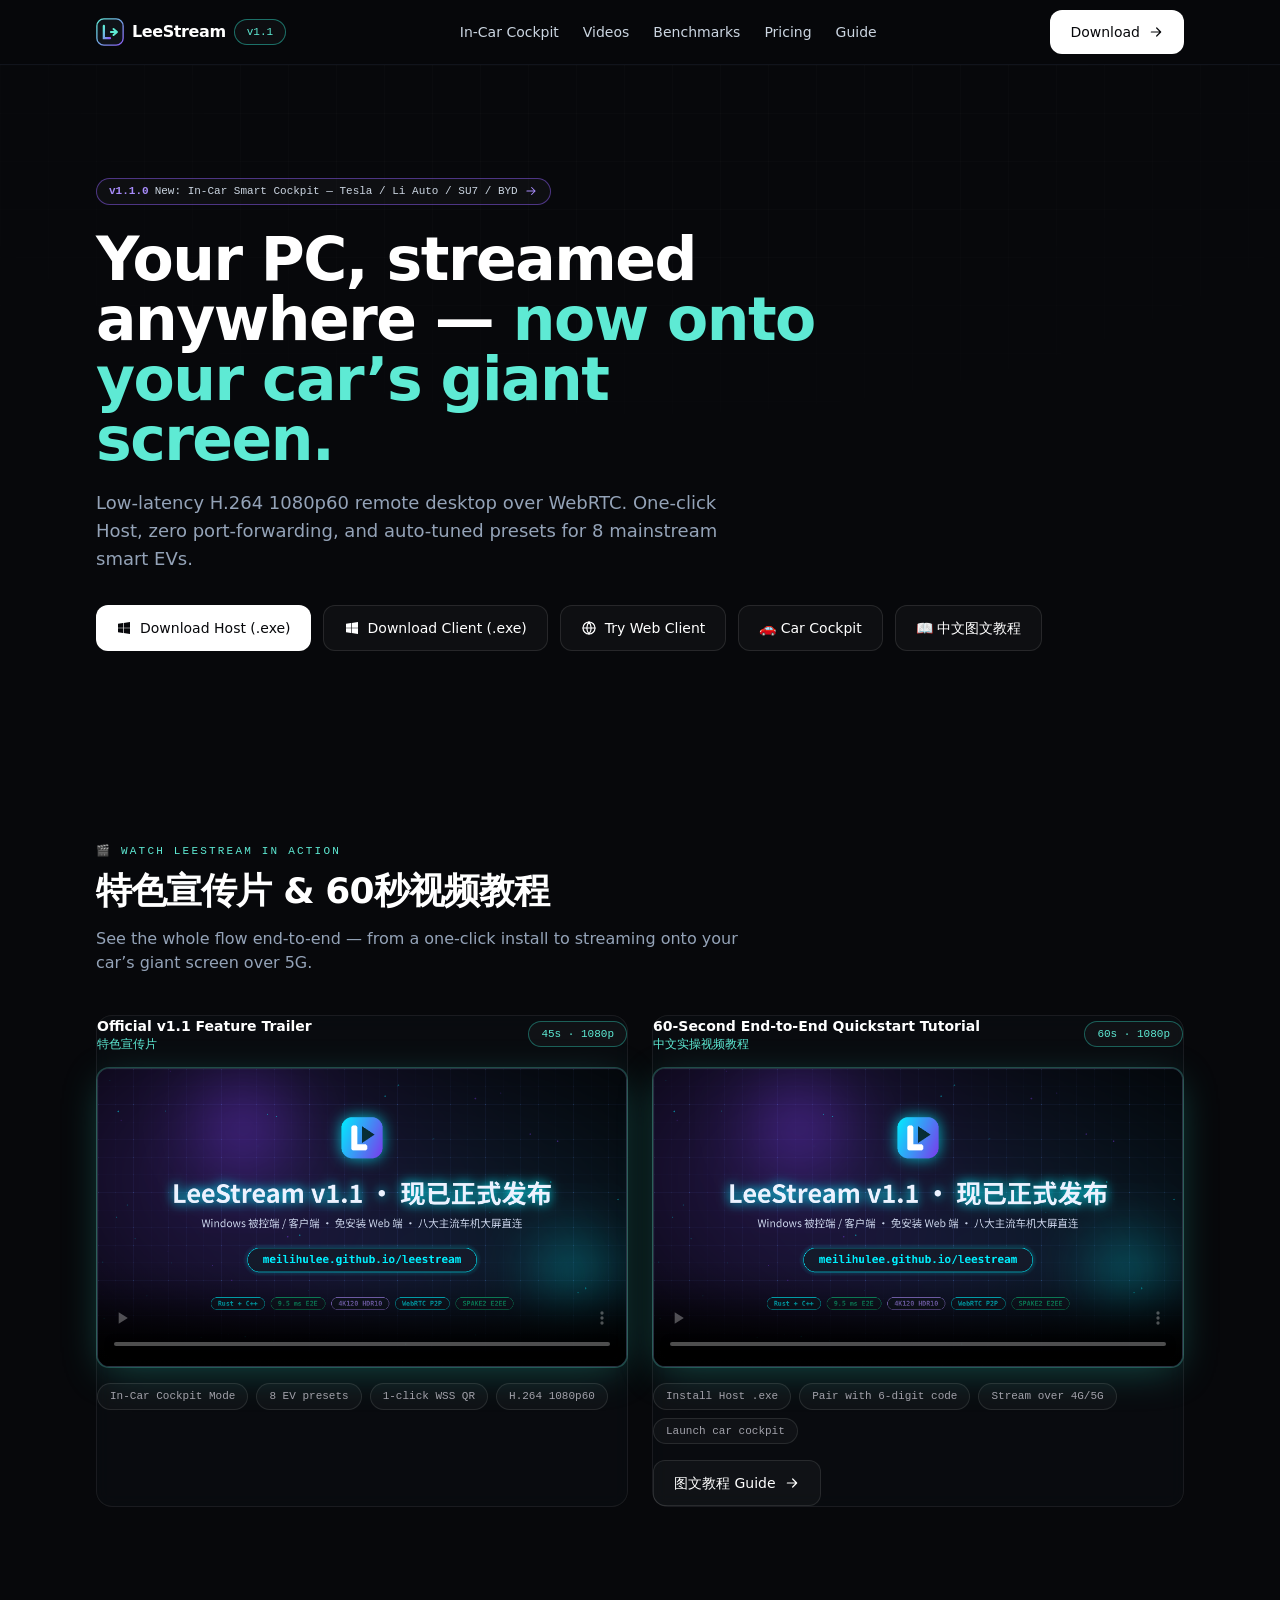
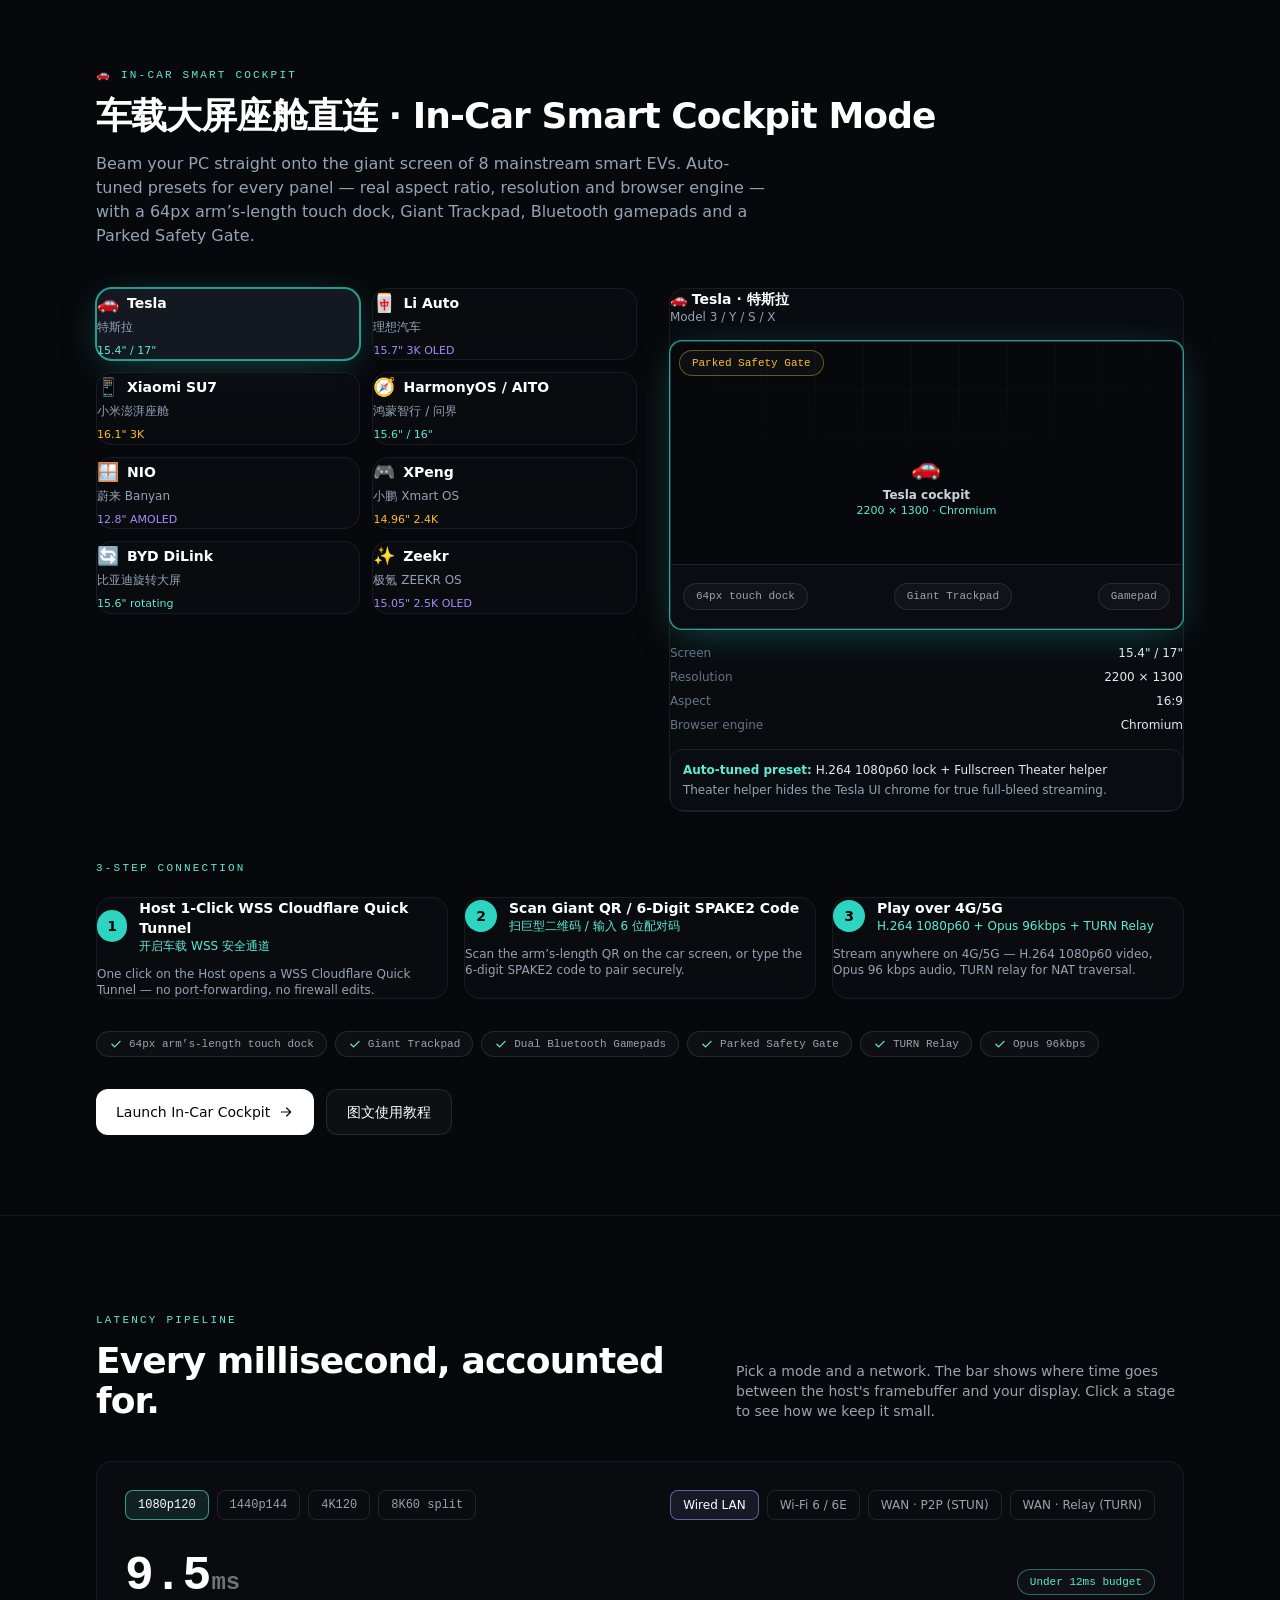
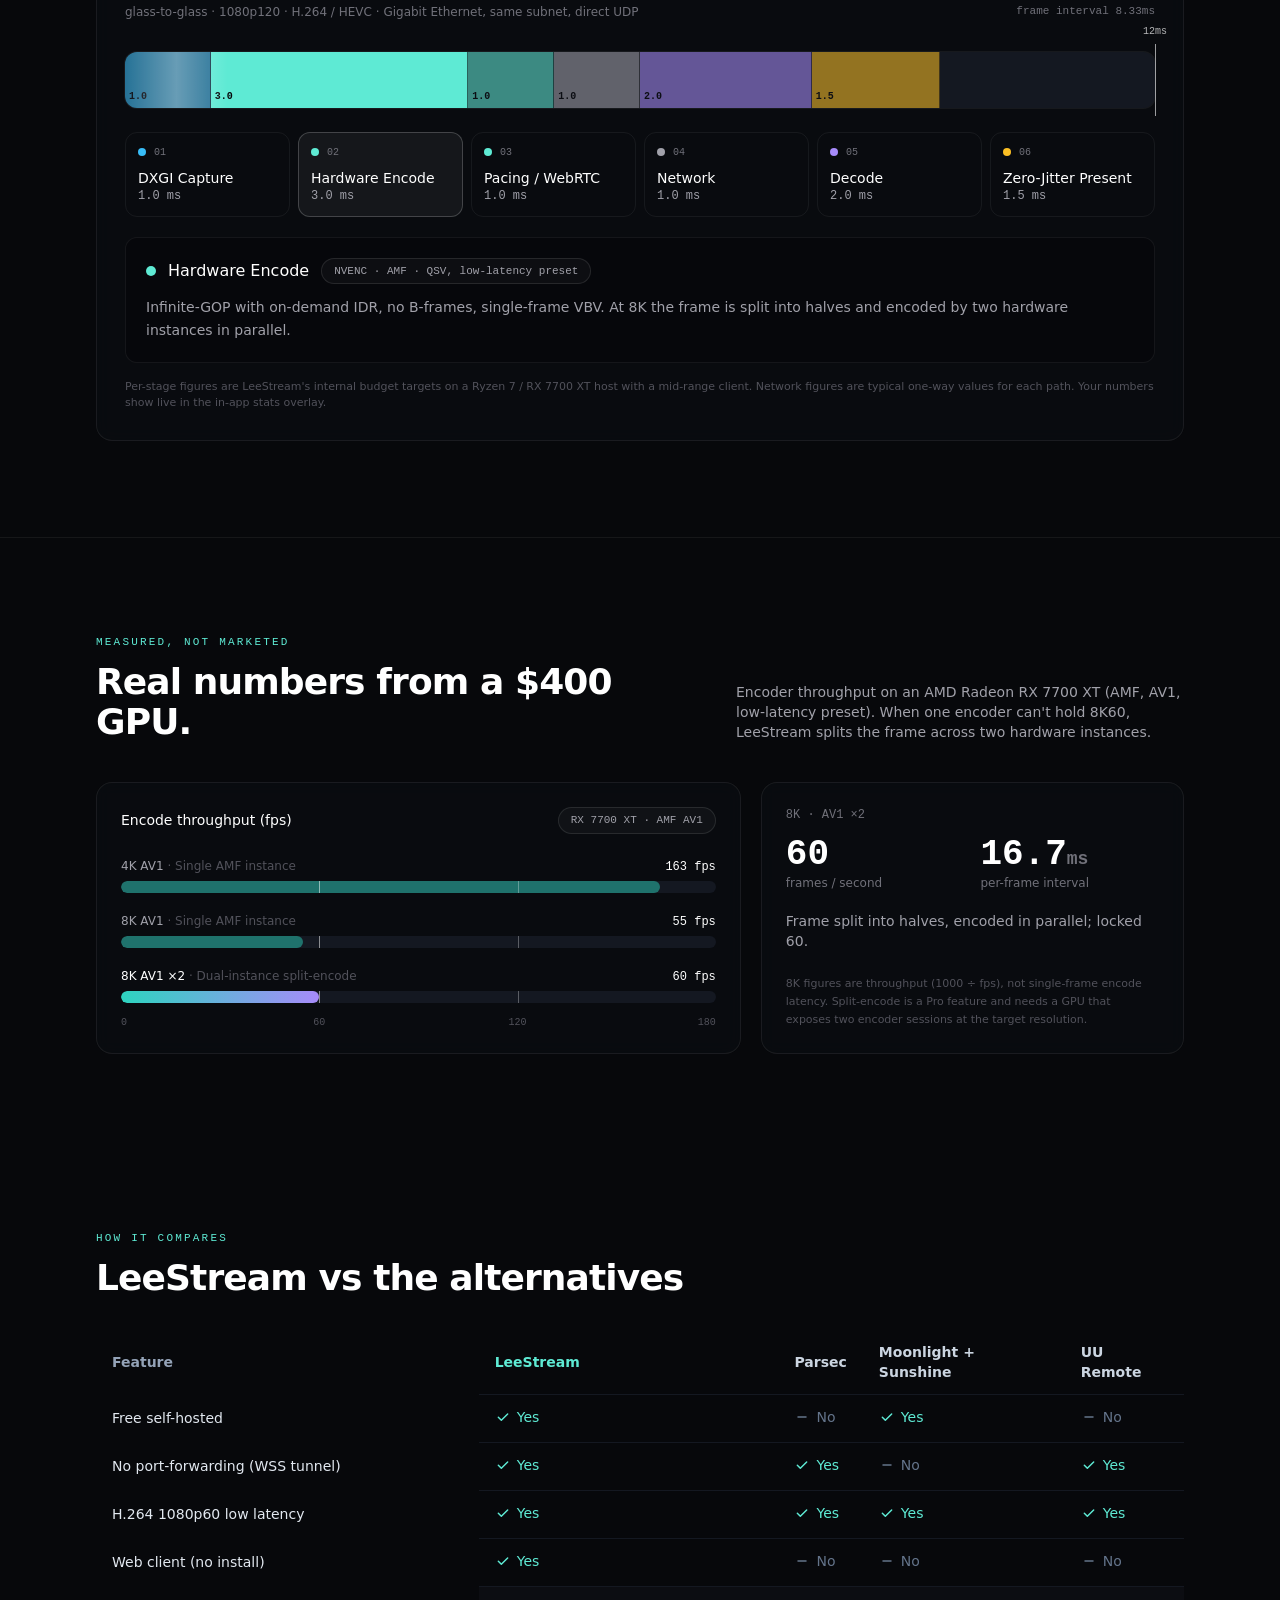
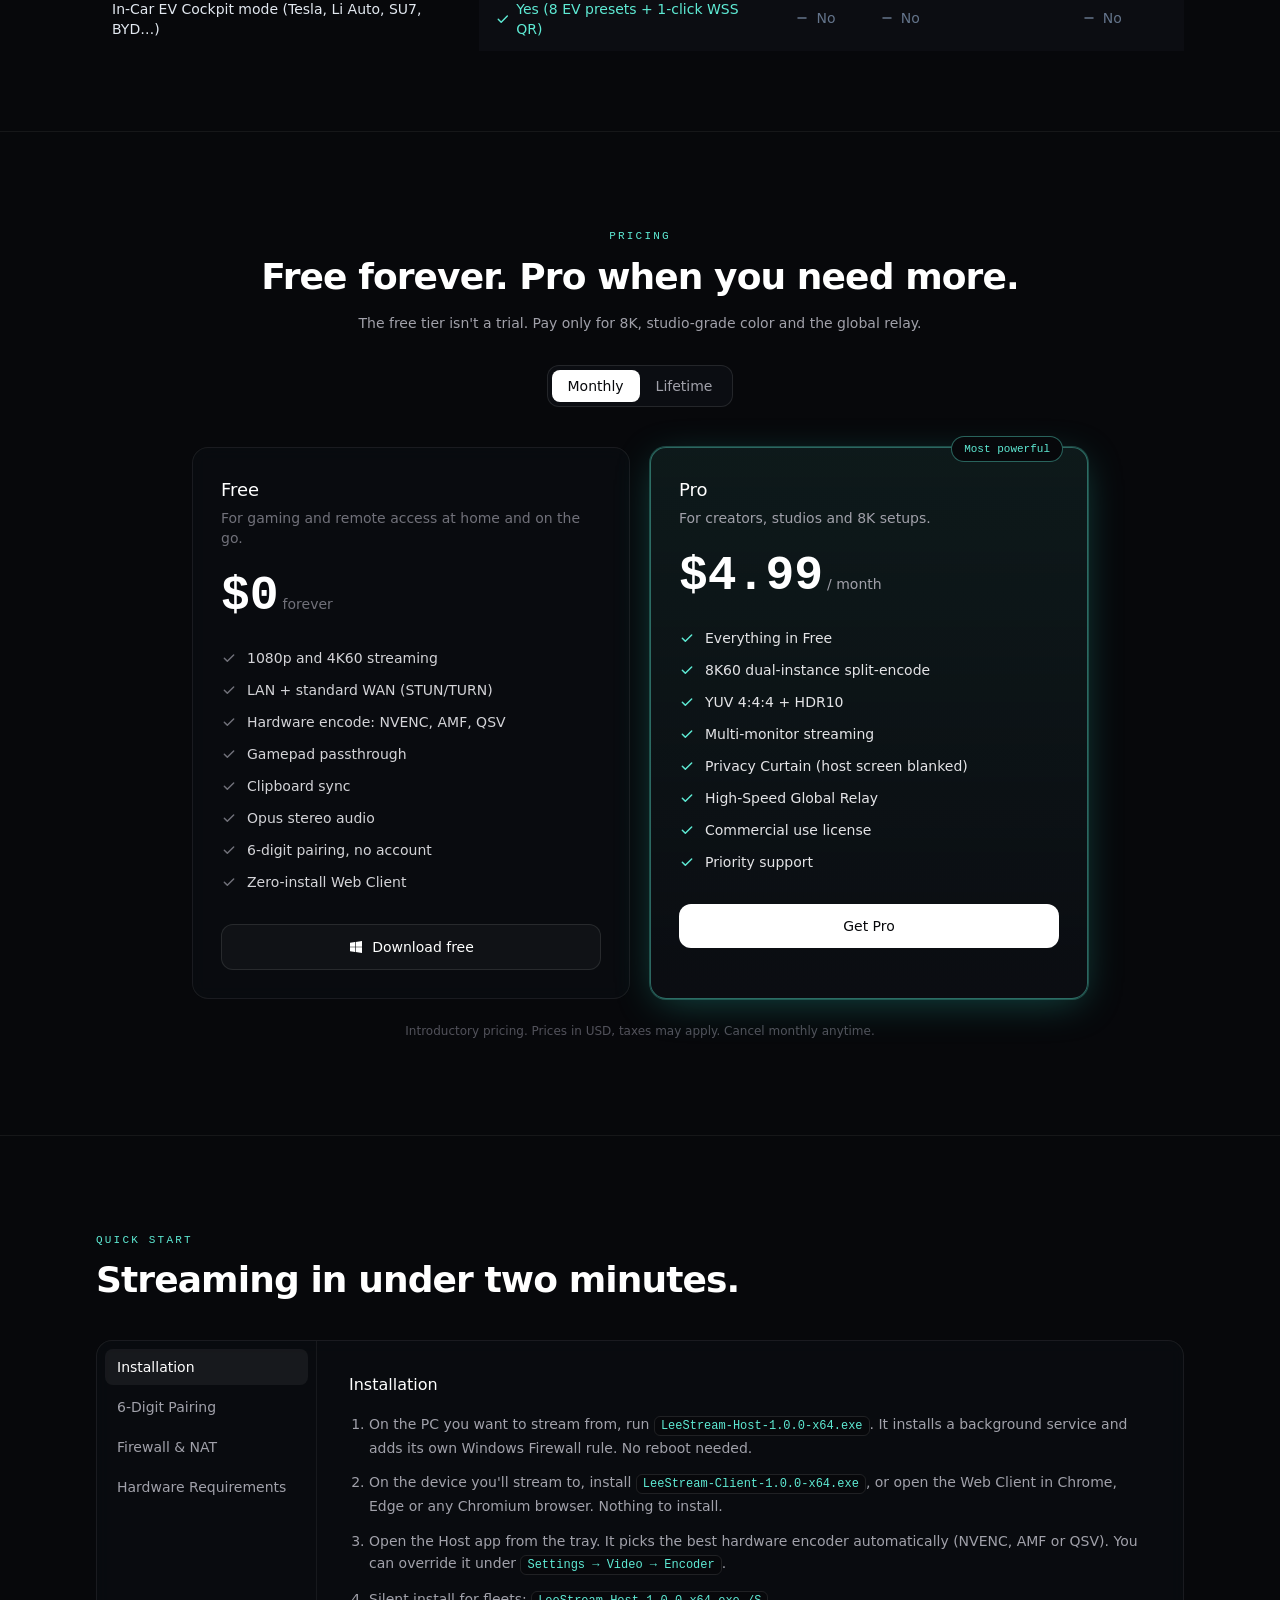
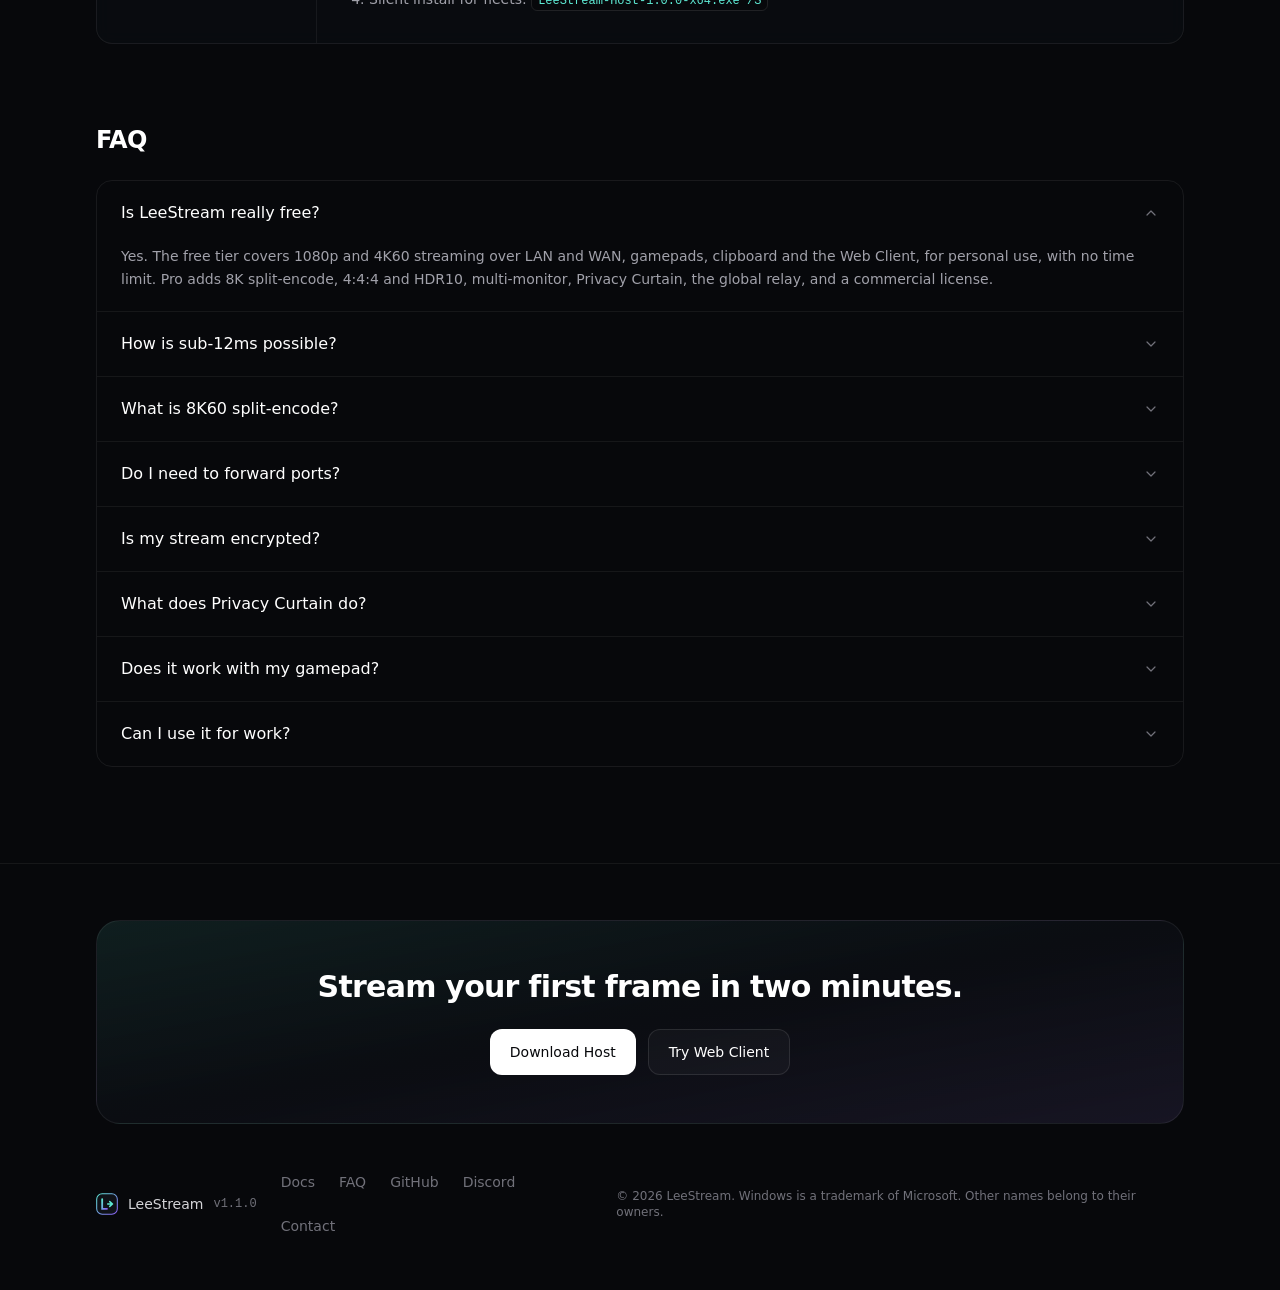
==== commit 688e1d3e: "feat(v1.1.0): launch In-Car Smart Cockpit mode (8 EVs), promo trailer & tutorial videos" ====
--- a/index.html
+++ b/index.html
@@ -62,8 +62,8 @@
       ]
     }
     </script>
-    <script type="module" crossorigin src="./assets/index-hDnsYfu5.js"></script>
-    <link rel="stylesheet" crossorigin href="./assets/index-BY29MAb8.css">
+    <script type="module" crossorigin src="./assets/index-C7ZV3Vwf.js"></script>
+    <link rel="stylesheet" crossorigin href="./assets/index-C_LuBiZT.css">
   </head>
   <body>
     <div id="root"></div>
--- a/assets/index-C_LuBiZT.css
+++ b/assets/index-C_LuBiZT.css
@@ -0,0 +1 @@
+*,:before,:after{--tw-border-spacing-x: 0;--tw-border-spacing-y: 0;--tw-translate-x: 0;--tw-translate-y: 0;--tw-rotate: 0;--tw-skew-x: 0;--tw-skew-y: 0;--tw-scale-x: 1;--tw-scale-y: 1;--tw-pan-x: ;--tw-pan-y: ;--tw-pinch-zoom: ;--tw-scroll-snap-strictness: proximity;--tw-gradient-from-position: ;--tw-gradient-via-position: ;--tw-gradient-to-position: ;--tw-ordinal: ;--tw-slashed-zero: ;--tw-numeric-figure: ;--tw-numeric-spacing: ;--tw-numeric-fraction: ;--tw-ring-inset: ;--tw-ring-offset-width: 0px;--tw-ring-offset-color: #fff;--tw-ring-color: rgb(59 130 246 / .5);--tw-ring-offset-shadow: 0 0 #0000;--tw-ring-shadow: 0 0 #0000;--tw-shadow: 0 0 #0000;--tw-shadow-colored: 0 0 #0000;--tw-blur: ;--tw-brightness: ;--tw-contrast: ;--tw-grayscale: ;--tw-hue-rotate: ;--tw-invert: ;--tw-saturate: ;--tw-sepia: ;--tw-drop-shadow: ;--tw-backdrop-blur: ;--tw-backdrop-brightness: ;--tw-backdrop-contrast: ;--tw-backdrop-grayscale: ;--tw-backdrop-hue-rotate: ;--tw-backdrop-invert: ;--tw-backdrop-opacity: ;--tw-backdrop-saturate: ;--tw-backdrop-sepia: ;--tw-contain-size: ;--tw-contain-layout: ;--tw-contain-paint: ;--tw-contain-style: }::backdrop{--tw-border-spacing-x: 0;--tw-border-spacing-y: 0;--tw-translate-x: 0;--tw-translate-y: 0;--tw-rotate: 0;--tw-skew-x: 0;--tw-skew-y: 0;--tw-scale-x: 1;--tw-scale-y: 1;--tw-pan-x: ;--tw-pan-y: ;--tw-pinch-zoom: ;--tw-scroll-snap-strictness: proximity;--tw-gradient-from-position: ;--tw-gradient-via-position: ;--tw-gradient-to-position: ;--tw-ordinal: ;--tw-slashed-zero: ;--tw-numeric-figure: ;--tw-numeric-spacing: ;--tw-numeric-fraction: ;--tw-ring-inset: ;--tw-ring-offset-width: 0px;--tw-ring-offset-color: #fff;--tw-ring-color: rgb(59 130 246 / .5);--tw-ring-offset-shadow: 0 0 #0000;--tw-ring-shadow: 0 0 #0000;--tw-shadow: 0 0 #0000;--tw-shadow-colored: 0 0 #0000;--tw-blur: ;--tw-brightness: ;--tw-contrast: ;--tw-grayscale: ;--tw-hue-rotate: ;--tw-invert: ;--tw-saturate: ;--tw-sepia: ;--tw-drop-shadow: ;--tw-backdrop-blur: ;--tw-backdrop-brightness: ;--tw-backdrop-contrast: ;--tw-backdrop-grayscale: ;--tw-backdrop-hue-rotate: ;--tw-backdrop-invert: ;--tw-backdrop-opacity: ;--tw-backdrop-saturate: ;--tw-backdrop-sepia: ;--tw-contain-size: ;--tw-contain-layout: ;--tw-contain-paint: ;--tw-contain-style: }*,:before,:after{box-sizing:border-box;border-width:0;border-style:solid;border-color:#e5e7eb}:before,:after{--tw-content: ""}html,:host{line-height:1.5;-webkit-text-size-adjust:100%;-moz-tab-size:4;-o-tab-size:4;tab-size:4;font-family:Inter,ui-sans-serif,system-ui,-apple-system,Segoe UI,Roboto,sans-serif;font-feature-settings:normal;font-variation-settings:normal;-webkit-tap-highlight-color:transparent}body{margin:0;line-height:inherit}hr{height:0;color:inherit;border-top-width:1px}abbr:where([title]){-webkit-text-decoration:underline dotted;text-decoration:underline dotted}h1,h2,h3,h4,h5,h6{font-size:inherit;font-weight:inherit}a{color:inherit;text-decoration:inherit}b,strong{font-weight:bolder}code,kbd,samp,pre{font-family:JetBrains Mono,ui-monospace,SFMono-Regular,Menlo,Consolas,monospace;font-feature-settings:normal;font-variation-settings:normal;font-size:1em}small{font-size:80%}sub,sup{font-size:75%;line-height:0;position:relative;vertical-align:baseline}sub{bottom:-.25em}sup{top:-.5em}table{text-indent:0;border-color:inherit;border-collapse:collapse}button,input,optgroup,select,textarea{font-family:inherit;font-feature-settings:inherit;font-variation-settings:inherit;font-size:100%;font-weight:inherit;line-height:inherit;letter-spacing:inherit;color:inherit;margin:0;padding:0}button,select{text-transform:none}button,input:where([type=button]),input:where([type=reset]),input:where([type=submit]){-webkit-appearance:button;background-color:transparent;background-image:none}:-moz-focusring{outline:auto}:-moz-ui-invalid{box-shadow:none}progress{vertical-align:baseline}::-webkit-inner-spin-button,::-webkit-outer-spin-button{height:auto}[type=search]{-webkit-appearance:textfield;outline-offset:-2px}::-webkit-search-decoration{-webkit-appearance:none}::-webkit-file-upload-button{-webkit-appearance:button;font:inherit}summary{display:list-item}blockquote,dl,dd,h1,h2,h3,h4,h5,h6,hr,figure,p,pre{margin:0}fieldset{margin:0;padding:0}legend{padding:0}ol,ul,menu{list-style:none;margin:0;padding:0}dialog{padding:0}textarea{resize:vertical}input::-moz-placeholder,textarea::-moz-placeholder{opacity:1;color:#9ca3af}input::placeholder,textarea::placeholder{opacity:1;color:#9ca3af}button,[role=button]{cursor:pointer}:disabled{cursor:default}img,svg,video,canvas,audio,iframe,embed,object{display:block;vertical-align:middle}img,video{max-width:100%;height:auto}[hidden]:where(:not([hidden=until-found])){display:none}html{scroll-behavior:smooth;-webkit-font-smoothing:antialiased}body{--tw-bg-opacity: 1;background-color:rgb(7 8 11 / var(--tw-bg-opacity, 1));font-family:Inter,ui-sans-serif,system-ui,-apple-system,Segoe UI,Roboto,sans-serif;--tw-text-opacity: 1;color:rgb(212 212 216 / var(--tw-text-opacity, 1))}::-moz-selection{background:#5eead440;color:#fff}::selection{background:#5eead440;color:#fff}:focus-visible{outline:2px solid #5eead4;outline-offset:2px;border-radius:6px}.container-x{margin-left:auto;margin-right:auto;width:100%;max-width:72rem;padding-left:1.25rem;padding-right:1.25rem}@media(min-width:640px){.container-x{padding-left:2rem;padding-right:2rem}}.eyebrow{font-family:JetBrains Mono,ui-monospace,SFMono-Regular,Menlo,Consolas,monospace;font-size:11px;text-transform:uppercase;letter-spacing:.2em;--tw-text-opacity: 1;color:rgb(94 234 212 / var(--tw-text-opacity, 1))}.h2{font-size:1.875rem;line-height:2.25rem;font-weight:600;letter-spacing:-.025em;--tw-text-opacity: 1;color:rgb(255 255 255 / var(--tw-text-opacity, 1))}@media(min-width:640px){.h2{font-size:2.25rem;line-height:2.5rem}}.card{border-radius:1rem;border-width:1px;border-color:#ffffff12;background-color:#0b0d12b3;--tw-backdrop-blur: blur(8px);backdrop-filter:var(--tw-backdrop-blur) var(--tw-backdrop-brightness) var(--tw-backdrop-contrast) var(--tw-backdrop-grayscale) var(--tw-backdrop-hue-rotate) var(--tw-backdrop-invert) var(--tw-backdrop-opacity) var(--tw-backdrop-saturate) var(--tw-backdrop-sepia)}.btn-primary{display:inline-flex;align-items:center;justify-content:center;gap:.5rem;border-radius:.75rem;padding:.75rem 1.25rem;font-size:.875rem;line-height:1.25rem;font-weight:500;transition-property:color,background-color,border-color,text-decoration-color,fill,stroke,opacity,box-shadow,transform,filter,backdrop-filter;transition-timing-function:cubic-bezier(.4,0,.2,1);transition-duration:.15s;--tw-bg-opacity: 1;background-color:rgb(255 255 255 / var(--tw-bg-opacity, 1));--tw-text-opacity: 1;color:rgb(7 8 11 / var(--tw-text-opacity, 1))}.btn-primary:hover{--tw-bg-opacity: 1;background-color:rgb(94 234 212 / var(--tw-bg-opacity, 1))}.btn-ghost{display:inline-flex;align-items:center;justify-content:center;gap:.5rem;border-radius:.75rem;padding:.75rem 1.25rem;font-size:.875rem;line-height:1.25rem;font-weight:500;transition-property:color,background-color,border-color,text-decoration-color,fill,stroke,opacity,box-shadow,transform,filter,backdrop-filter;transition-timing-function:cubic-bezier(.4,0,.2,1);transition-duration:.15s;border-width:1px;border-color:#ffffff1a;background-color:#ffffff08;--tw-text-opacity: 1;color:rgb(255 255 255 / var(--tw-text-opacity, 1))}.btn-ghost:hover{border-color:#5eead499;background-color:#ffffff0f}.chip{display:inline-flex;align-items:center;gap:.375rem;border-radius:9999px;border-width:1px;border-color:#ffffff1a;background-color:#ffffff08;padding:.25rem .75rem;font-family:JetBrains Mono,ui-monospace,SFMono-Regular,Menlo,Consolas,monospace;font-size:11px;--tw-text-opacity: 1;color:rgb(161 161 170 / var(--tw-text-opacity, 1))}.pointer-events-none{pointer-events:none}.absolute{position:absolute}.relative{position:relative}.sticky{position:sticky}.inset-0{inset:0}.inset-x-0{left:0;right:0}.inset-x-1{left:.25rem;right:.25rem}.inset-y-0{top:0;bottom:0}.-top-2{top:-.5rem}.-top-3{top:-.75rem}.-top-5{top:-1.25rem}.bottom-0{bottom:0}.bottom-1{bottom:.25rem}.bottom-\[-0\.5rem\]{bottom:-.5rem}.left-0{left:0}.left-2{left:.5rem}.right-6{right:1.5rem}.top-0{top:0}.top-2{top:.5rem}.z-40{z-index:40}.mx-auto{margin-left:auto;margin-right:auto}.mb-1\.5{margin-bottom:.375rem}.mb-2{margin-bottom:.5rem}.mb-4{margin-bottom:1rem}.mt-0\.5{margin-top:.125rem}.mt-1{margin-top:.25rem}.mt-10{margin-top:2.5rem}.mt-12{margin-top:3rem}.mt-2{margin-top:.5rem}.mt-20{margin-top:5rem}.mt-3{margin-top:.75rem}.mt-4{margin-top:1rem}.mt-5{margin-top:1.25rem}.mt-6{margin-top:1.5rem}.mt-7{margin-top:1.75rem}.mt-8{margin-top:2rem}.mt-auto{margin-top:auto}.block{display:block}.flex{display:flex}.inline-flex{display:inline-flex}.table{display:table}.grid{display:grid}.hidden{display:none}.aspect-video{aspect-ratio:16 / 9}.h-14{height:3.5rem}.h-16{height:4rem}.h-2{height:.5rem}.h-2\.5{height:.625rem}.h-3{height:.75rem}.h-3\.5{height:.875rem}.h-7{height:1.75rem}.h-8{height:2rem}.h-full{height:100%}.min-h-screen{min-height:100vh}.w-1\/2{width:50%}.w-1\/5{width:20%}.w-2{width:.5rem}.w-2\.5{width:.625rem}.w-3\.5{width:.875rem}.w-7{width:1.75rem}.w-8{width:2rem}.w-fit{width:-moz-fit-content;width:fit-content}.w-full{width:100%}.w-px{width:1px}.min-w-\[720px\]{min-width:720px}.max-w-2xl{max-width:42rem}.max-w-3xl{max-width:48rem}.max-w-4xl{max-width:56rem}.max-w-md{max-width:28rem}.max-w-xl{max-width:36rem}.flex-1{flex:1 1 0%}.shrink-0{flex-shrink:0}.border-separate{border-collapse:separate}.border-spacing-0{--tw-border-spacing-x: 0px;--tw-border-spacing-y: 0px;border-spacing:var(--tw-border-spacing-x) var(--tw-border-spacing-y)}.-translate-x-1\/2{--tw-translate-x: -50%;transform:translate(var(--tw-translate-x),var(--tw-translate-y)) rotate(var(--tw-rotate)) skew(var(--tw-skew-x)) skewY(var(--tw-skew-y)) scaleX(var(--tw-scale-x)) scaleY(var(--tw-scale-y))}.rotate-180{--tw-rotate: 180deg;transform:translate(var(--tw-translate-x),var(--tw-translate-y)) rotate(var(--tw-rotate)) skew(var(--tw-skew-x)) skewY(var(--tw-skew-y)) scaleX(var(--tw-scale-x)) scaleY(var(--tw-scale-y))}@keyframes flow{0%{transform:translate(-100%)}to{transform:translate(400%)}}.animate-flow{animation:flow 2.4s linear infinite}.scroll-mt-20{scroll-margin-top:5rem}.list-decimal{list-style-type:decimal}.list-disc{list-style-type:disc}.grid-cols-2{grid-template-columns:repeat(2,minmax(0,1fr))}.flex-col{flex-direction:column}.flex-wrap{flex-wrap:wrap}.items-center{align-items:center}.items-baseline{align-items:baseline}.justify-center{justify-content:center}.justify-between{justify-content:space-between}.gap-1{gap:.25rem}.gap-1\.5{gap:.375rem}.gap-2{gap:.5rem}.gap-2\.5{gap:.625rem}.gap-3{gap:.75rem}.gap-4{gap:1rem}.gap-5{gap:1.25rem}.gap-6{gap:1.5rem}.gap-8{gap:2rem}.gap-x-4{-moz-column-gap:1rem;column-gap:1rem}.gap-y-2{row-gap:.5rem}.space-y-1\.5>:not([hidden])~:not([hidden]){--tw-space-y-reverse: 0;margin-top:calc(.375rem * calc(1 - var(--tw-space-y-reverse)));margin-bottom:calc(.375rem * var(--tw-space-y-reverse))}.space-y-2>:not([hidden])~:not([hidden]){--tw-space-y-reverse: 0;margin-top:calc(.5rem * calc(1 - var(--tw-space-y-reverse)));margin-bottom:calc(.5rem * var(--tw-space-y-reverse))}.space-y-3>:not([hidden])~:not([hidden]){--tw-space-y-reverse: 0;margin-top:calc(.75rem * calc(1 - var(--tw-space-y-reverse)));margin-bottom:calc(.75rem * var(--tw-space-y-reverse))}.space-y-5>:not([hidden])~:not([hidden]){--tw-space-y-reverse: 0;margin-top:calc(1.25rem * calc(1 - var(--tw-space-y-reverse)));margin-bottom:calc(1.25rem * var(--tw-space-y-reverse))}.divide-y>:not([hidden])~:not([hidden]){--tw-divide-y-reverse: 0;border-top-width:calc(1px * calc(1 - var(--tw-divide-y-reverse)));border-bottom-width:calc(1px * var(--tw-divide-y-reverse))}.divide-white\/\[0\.06\]>:not([hidden])~:not([hidden]){border-color:#ffffff0f}.overflow-hidden{overflow:hidden}.overflow-x-auto{overflow-x:auto}.truncate{overflow:hidden;text-overflow:ellipsis;white-space:nowrap}.whitespace-nowrap{white-space:nowrap}.rounded-2xl{border-radius:1rem}.rounded-3xl{border-radius:1.5rem}.rounded-full{border-radius:9999px}.rounded-lg{border-radius:.5rem}.rounded-md{border-radius:.375rem}.rounded-xl{border-radius:.75rem}.border{border-width:1px}.border-b{border-bottom-width:1px}.border-r{border-right-width:1px}.border-t{border-top-width:1px}.\!border-amber-400\/40{border-color:#fbbf2466!important}.\!border-signal-400\/40{border-color:#5eead466!important}.border-amber-400\/40{border-color:#fbbf2466}.border-ink-600{--tw-border-opacity: 1;border-color:rgb(42 49 66 / var(--tw-border-opacity, 1))}.border-ink-700{--tw-border-opacity: 1;border-color:rgb(28 33 48 / var(--tw-border-opacity, 1))}.border-ink-800{--tw-border-opacity: 1;border-color:rgb(20 24 33 / var(--tw-border-opacity, 1))}.border-ink-800\/80{border-color:#141821cc}.border-ink-950\/60{border-color:#07080b99}.border-signal-400\/40{border-color:#5eead466}.border-signal-400\/60{border-color:#5eead499}.border-signal-500\/40{border-color:#2dd4bf66}.border-signal-500\/50{border-color:#2dd4bf80}.border-signal-500\/70{border-color:#2dd4bfb3}.border-volt-400\/60{border-color:#a78bfa99}.border-volt-500\/50{border-color:#8b5cf680}.border-white\/10{border-color:#ffffff1a}.border-white\/20{border-color:#fff3}.border-white\/\[0\.06\]{border-color:#ffffff0f}.border-white\/\[0\.07\]{border-color:#ffffff12}.\!bg-ink-950{--tw-bg-opacity: 1 !important;background-color:rgb(7 8 11 / var(--tw-bg-opacity, 1))!important}.bg-amber-400{--tw-bg-opacity: 1;background-color:rgb(251 191 36 / var(--tw-bg-opacity, 1))}.bg-ink-800{--tw-bg-opacity: 1;background-color:rgb(20 24 33 / var(--tw-bg-opacity, 1))}.bg-ink-850\/60{background-color:#0f121899}.bg-ink-900{--tw-bg-opacity: 1;background-color:rgb(11 13 18 / var(--tw-bg-opacity, 1))}.bg-ink-900\/70{background-color:#0b0d12b3}.bg-ink-900\/90{background-color:#0b0d12e6}.bg-ink-950{--tw-bg-opacity: 1;background-color:rgb(7 8 11 / var(--tw-bg-opacity, 1))}.bg-ink-950\/60{background-color:#07080b99}.bg-ink-950\/80{background-color:#07080bcc}.bg-signal-400{--tw-bg-opacity: 1;background-color:rgb(94 234 212 / var(--tw-bg-opacity, 1))}.bg-signal-400\/10{background-color:#5eead41a}.bg-signal-500{--tw-bg-opacity: 1;background-color:rgb(45 212 191 / var(--tw-bg-opacity, 1))}.bg-signal-500\/80{background-color:#2dd4bfcc}.bg-sky-400{--tw-bg-opacity: 1;background-color:rgb(56 189 248 / var(--tw-bg-opacity, 1))}.bg-teal-300{--tw-bg-opacity: 1;background-color:rgb(94 234 212 / var(--tw-bg-opacity, 1))}.bg-volt-400{--tw-bg-opacity: 1;background-color:rgb(167 139 250 / var(--tw-bg-opacity, 1))}.bg-volt-400\/10{background-color:#a78bfa1a}.bg-white{--tw-bg-opacity: 1;background-color:rgb(255 255 255 / var(--tw-bg-opacity, 1))}.bg-white\/30{background-color:#ffffff4d}.bg-white\/50{background-color:#ffffff80}.bg-white\/60{background-color:#fff9}.bg-white\/\[0\.05\]{background-color:#ffffff0d}.bg-white\/\[0\.06\]{background-color:#ffffff0f}.bg-zinc-400{--tw-bg-opacity: 1;background-color:rgb(161 161 170 / var(--tw-bg-opacity, 1))}.bg-gradient-to-b{background-image:linear-gradient(to bottom,var(--tw-gradient-stops))}.bg-gradient-to-br{background-image:linear-gradient(to bottom right,var(--tw-gradient-stops))}.bg-gradient-to-r{background-image:linear-gradient(to right,var(--tw-gradient-stops))}.from-signal-400\/10{--tw-gradient-from: rgb(94 234 212 / .1) var(--tw-gradient-from-position);--tw-gradient-to: rgb(94 234 212 / 0) var(--tw-gradient-to-position);--tw-gradient-stops: var(--tw-gradient-from), var(--tw-gradient-to)}.from-signal-400\/\[0\.08\]{--tw-gradient-from: rgb(94 234 212 / .08) var(--tw-gradient-from-position);--tw-gradient-to: rgb(94 234 212 / 0) var(--tw-gradient-to-position);--tw-gradient-stops: var(--tw-gradient-from), var(--tw-gradient-to)}.from-signal-500{--tw-gradient-from: #2dd4bf var(--tw-gradient-from-position);--tw-gradient-to: rgb(45 212 191 / 0) var(--tw-gradient-to-position);--tw-gradient-stops: var(--tw-gradient-from), var(--tw-gradient-to)}.from-transparent{--tw-gradient-from: transparent var(--tw-gradient-from-position);--tw-gradient-to: rgb(0 0 0 / 0) var(--tw-gradient-to-position);--tw-gradient-stops: var(--tw-gradient-from), var(--tw-gradient-to)}.via-ink-900{--tw-gradient-to: rgb(11 13 18 / 0) var(--tw-gradient-to-position);--tw-gradient-stops: var(--tw-gradient-from), #0b0d12 var(--tw-gradient-via-position), var(--tw-gradient-to)}.via-white\/30{--tw-gradient-to: rgb(255 255 255 / 0) var(--tw-gradient-to-position);--tw-gradient-stops: var(--tw-gradient-from), rgb(255 255 255 / .3) var(--tw-gradient-via-position), var(--tw-gradient-to)}.to-ink-900{--tw-gradient-to: #0b0d12 var(--tw-gradient-to-position)}.to-transparent{--tw-gradient-to: transparent var(--tw-gradient-to-position)}.to-volt-400{--tw-gradient-to: #a78bfa var(--tw-gradient-to-position)}.to-volt-400\/10{--tw-gradient-to: rgb(167 139 250 / .1) var(--tw-gradient-to-position)}.p-1{padding:.25rem}.p-2{padding:.5rem}.p-3{padding:.75rem}.p-5{padding:1.25rem}.p-6{padding:1.5rem}.p-7{padding:1.75rem}.p-8{padding:2rem}.px-1\.5{padding-left:.375rem;padding-right:.375rem}.px-3{padding-left:.75rem;padding-right:.75rem}.px-4{padding-left:1rem;padding-right:1rem}.px-6{padding-left:1.5rem;padding-right:1.5rem}.py-0\.5{padding-top:.125rem;padding-bottom:.125rem}.py-1\.5{padding-top:.375rem;padding-bottom:.375rem}.py-14{padding-top:3.5rem;padding-bottom:3.5rem}.py-2{padding-top:.5rem;padding-bottom:.5rem}.py-20{padding-top:5rem;padding-bottom:5rem}.py-24{padding-top:6rem;padding-bottom:6rem}.py-3{padding-top:.75rem;padding-bottom:.75rem}.py-5{padding-top:1.25rem;padding-bottom:1.25rem}.pb-5{padding-bottom:1.25rem}.pl-5{padding-left:1.25rem}.pt-6{padding-top:1.5rem}.text-left{text-align:left}.text-center{text-align:center}.text-right{text-align:right}.font-mono{font-family:JetBrains Mono,ui-monospace,SFMono-Regular,Menlo,Consolas,monospace}.text-2xl{font-size:1.5rem;line-height:2rem}.text-4xl{font-size:2.25rem;line-height:2.5rem}.text-5xl{font-size:3rem;line-height:1}.text-\[10px\]{font-size:10px}.text-\[11px\]{font-size:11px}.text-\[12px\]{font-size:12px}.text-base{font-size:1rem;line-height:1.5rem}.text-lg{font-size:1.125rem;line-height:1.75rem}.text-sm{font-size:.875rem;line-height:1.25rem}.text-xs{font-size:.75rem;line-height:1rem}.font-bold{font-weight:700}.font-medium{font-weight:500}.font-semibold{font-weight:600}.tabular-nums{--tw-numeric-spacing: tabular-nums;font-variant-numeric:var(--tw-ordinal) var(--tw-slashed-zero) var(--tw-numeric-figure) var(--tw-numeric-spacing) var(--tw-numeric-fraction)}.leading-relaxed{line-height:1.625}.tracking-tight{letter-spacing:-.025em}.\!text-amber-400{--tw-text-opacity: 1 !important;color:rgb(251 191 36 / var(--tw-text-opacity, 1))!important}.\!text-signal-400{--tw-text-opacity: 1 !important;color:rgb(94 234 212 / var(--tw-text-opacity, 1))!important}.text-amber-400{--tw-text-opacity: 1;color:rgb(251 191 36 / var(--tw-text-opacity, 1))}.text-ink-950{--tw-text-opacity: 1;color:rgb(7 8 11 / var(--tw-text-opacity, 1))}.text-signal-400{--tw-text-opacity: 1;color:rgb(94 234 212 / var(--tw-text-opacity, 1))}.text-slate-200{--tw-text-opacity: 1;color:rgb(226 232 240 / var(--tw-text-opacity, 1))}.text-slate-300{--tw-text-opacity: 1;color:rgb(203 213 225 / var(--tw-text-opacity, 1))}.text-slate-400{--tw-text-opacity: 1;color:rgb(148 163 184 / var(--tw-text-opacity, 1))}.text-slate-500{--tw-text-opacity: 1;color:rgb(100 116 139 / var(--tw-text-opacity, 1))}.text-volt-400{--tw-text-opacity: 1;color:rgb(167 139 250 / var(--tw-text-opacity, 1))}.text-white{--tw-text-opacity: 1;color:rgb(255 255 255 / var(--tw-text-opacity, 1))}.text-white\/70{color:#ffffffb3}.text-zinc-200{--tw-text-opacity: 1;color:rgb(228 228 231 / var(--tw-text-opacity, 1))}.text-zinc-300{--tw-text-opacity: 1;color:rgb(212 212 216 / var(--tw-text-opacity, 1))}.text-zinc-400{--tw-text-opacity: 1;color:rgb(161 161 170 / var(--tw-text-opacity, 1))}.text-zinc-500{--tw-text-opacity: 1;color:rgb(113 113 122 / var(--tw-text-opacity, 1))}.text-zinc-600{--tw-text-opacity: 1;color:rgb(82 82 91 / var(--tw-text-opacity, 1))}.opacity-100{opacity:1}.opacity-40{opacity:.4}.opacity-55{opacity:.55}.opacity-60{opacity:.6}.opacity-70{opacity:.7}.shadow-glow{--tw-shadow: 0 0 0 1px rgba(94,234,212,.25), 0 8px 40px -8px rgba(45,212,191,.35);--tw-shadow-colored: 0 0 0 1px var(--tw-shadow-color), 0 8px 40px -8px var(--tw-shadow-color);box-shadow:var(--tw-ring-offset-shadow, 0 0 #0000),var(--tw-ring-shadow, 0 0 #0000),var(--tw-shadow)}.ring{--tw-ring-offset-shadow: var(--tw-ring-inset) 0 0 0 var(--tw-ring-offset-width) var(--tw-ring-offset-color);--tw-ring-shadow: var(--tw-ring-inset) 0 0 0 calc(3px + var(--tw-ring-offset-width)) var(--tw-ring-color);box-shadow:var(--tw-ring-offset-shadow),var(--tw-ring-shadow),var(--tw-shadow, 0 0 #0000)}.ring-1{--tw-ring-offset-shadow: var(--tw-ring-inset) 0 0 0 var(--tw-ring-offset-width) var(--tw-ring-offset-color);--tw-ring-shadow: var(--tw-ring-inset) 0 0 0 calc(1px + var(--tw-ring-offset-width)) var(--tw-ring-color);box-shadow:var(--tw-ring-offset-shadow),var(--tw-ring-shadow),var(--tw-shadow, 0 0 #0000)}.ring-amber-400\/60{--tw-ring-color: rgb(251 191 36 / .6)}.ring-signal-500\/60{--tw-ring-color: rgb(45 212 191 / .6)}.ring-volt-500\/60{--tw-ring-color: rgb(139 92 246 / .6)}.ring-white\/\[0\.06\]{--tw-ring-color: rgb(255 255 255 / .06)}.filter{filter:var(--tw-blur) var(--tw-brightness) var(--tw-contrast) var(--tw-grayscale) var(--tw-hue-rotate) var(--tw-invert) var(--tw-saturate) var(--tw-sepia) var(--tw-drop-shadow)}.backdrop-blur{--tw-backdrop-blur: blur(8px);backdrop-filter:var(--tw-backdrop-blur) var(--tw-backdrop-brightness) var(--tw-backdrop-contrast) var(--tw-backdrop-grayscale) var(--tw-backdrop-hue-rotate) var(--tw-backdrop-invert) var(--tw-backdrop-opacity) var(--tw-backdrop-saturate) var(--tw-backdrop-sepia)}.transition{transition-property:color,background-color,border-color,text-decoration-color,fill,stroke,opacity,box-shadow,transform,filter,backdrop-filter;transition-timing-function:cubic-bezier(.4,0,.2,1);transition-duration:.15s}.transition-\[width\,opacity\]{transition-property:width,opacity;transition-timing-function:cubic-bezier(.4,0,.2,1);transition-duration:.15s}.transition-all{transition-property:all;transition-timing-function:cubic-bezier(.4,0,.2,1);transition-duration:.15s}.transition-colors{transition-property:color,background-color,border-color,text-decoration-color,fill,stroke;transition-timing-function:cubic-bezier(.4,0,.2,1);transition-duration:.15s}.duration-150{transition-duration:.15s}.duration-500{transition-duration:.5s}.duration-700{transition-duration:.7s}.grid-bg{background-image:linear-gradient(rgba(255,255,255,.035) 1px,transparent 1px),linear-gradient(90deg,rgba(255,255,255,.035) 1px,transparent 1px);background-size:48px 48px;-webkit-mask-image:radial-gradient(ellipse 70% 60% at 50% 0%,#000 40%,transparent 100%);mask-image:radial-gradient(ellipse 70% 60% at 50% 0%,#000 40%,transparent 100%)}@media(prefers-reduced-motion:reduce){*{animation:none!important;transition:none!important;scroll-behavior:auto!important}}.first\:translate-x-0:first-child{--tw-translate-x: 0px;transform:translate(var(--tw-translate-x),var(--tw-translate-y)) rotate(var(--tw-rotate)) skew(var(--tw-skew-x)) skewY(var(--tw-skew-y)) scaleX(var(--tw-scale-x)) scaleY(var(--tw-scale-y))}.last\:-translate-x-full:last-child{--tw-translate-x: -100%;transform:translate(var(--tw-translate-x),var(--tw-translate-y)) rotate(var(--tw-rotate)) skew(var(--tw-skew-x)) skewY(var(--tw-skew-y)) scaleX(var(--tw-scale-x)) scaleY(var(--tw-scale-y))}.hover\:border-ink-600:hover{--tw-border-opacity: 1;border-color:rgb(42 49 66 / var(--tw-border-opacity, 1))}.hover\:border-volt-400:hover{--tw-border-opacity: 1;border-color:rgb(167 139 250 / var(--tw-border-opacity, 1))}.hover\:border-white\/15:hover{border-color:#ffffff26}.hover\:text-white:hover{--tw-text-opacity: 1;color:rgb(255 255 255 / var(--tw-text-opacity, 1))}.hover\:opacity-85:hover{opacity:.85}@media(min-width:640px){.sm\:grid-cols-2{grid-template-columns:repeat(2,minmax(0,1fr))}.sm\:grid-cols-3{grid-template-columns:repeat(3,minmax(0,1fr))}.sm\:grid-cols-4{grid-template-columns:repeat(4,minmax(0,1fr))}.sm\:flex-row{flex-direction:row}.sm\:items-end{align-items:flex-end}.sm\:items-center{align-items:center}.sm\:justify-between{justify-content:space-between}.sm\:p-12{padding:3rem}.sm\:p-7{padding:1.75rem}.sm\:p-8{padding:2rem}.sm\:py-28{padding-top:7rem;padding-bottom:7rem}.sm\:text-right{text-align:right}.sm\:text-3xl{font-size:1.875rem;line-height:2.25rem}.sm\:text-6xl{font-size:3.75rem;line-height:1}}@media(min-width:768px){.md\:flex{display:flex}.md\:grid-cols-2{grid-template-columns:repeat(2,minmax(0,1fr))}.md\:grid-cols-3{grid-template-columns:repeat(3,minmax(0,1fr))}.md\:grid-cols-\[220px_1fr\]{grid-template-columns:220px 1fr}.md\:flex-row{flex-direction:row}.md\:flex-col{flex-direction:column}.md\:items-end{align-items:flex-end}.md\:border-b-0{border-bottom-width:0px}.md\:border-r{border-right-width:1px}}@media(min-width:1024px){.lg\:col-span-2{grid-column:span 2 / span 2}.lg\:col-span-3{grid-column:span 3 / span 3}.lg\:grid-cols-2{grid-template-columns:repeat(2,minmax(0,1fr))}.lg\:grid-cols-5{grid-template-columns:repeat(5,minmax(0,1fr))}.lg\:grid-cols-6{grid-template-columns:repeat(6,minmax(0,1fr))}.lg\:grid-cols-\[1\.05fr_1fr\]{grid-template-columns:1.05fr 1fr}.lg\:flex-row{flex-direction:row}.lg\:items-center{align-items:center}.lg\:justify-between{justify-content:space-between}}
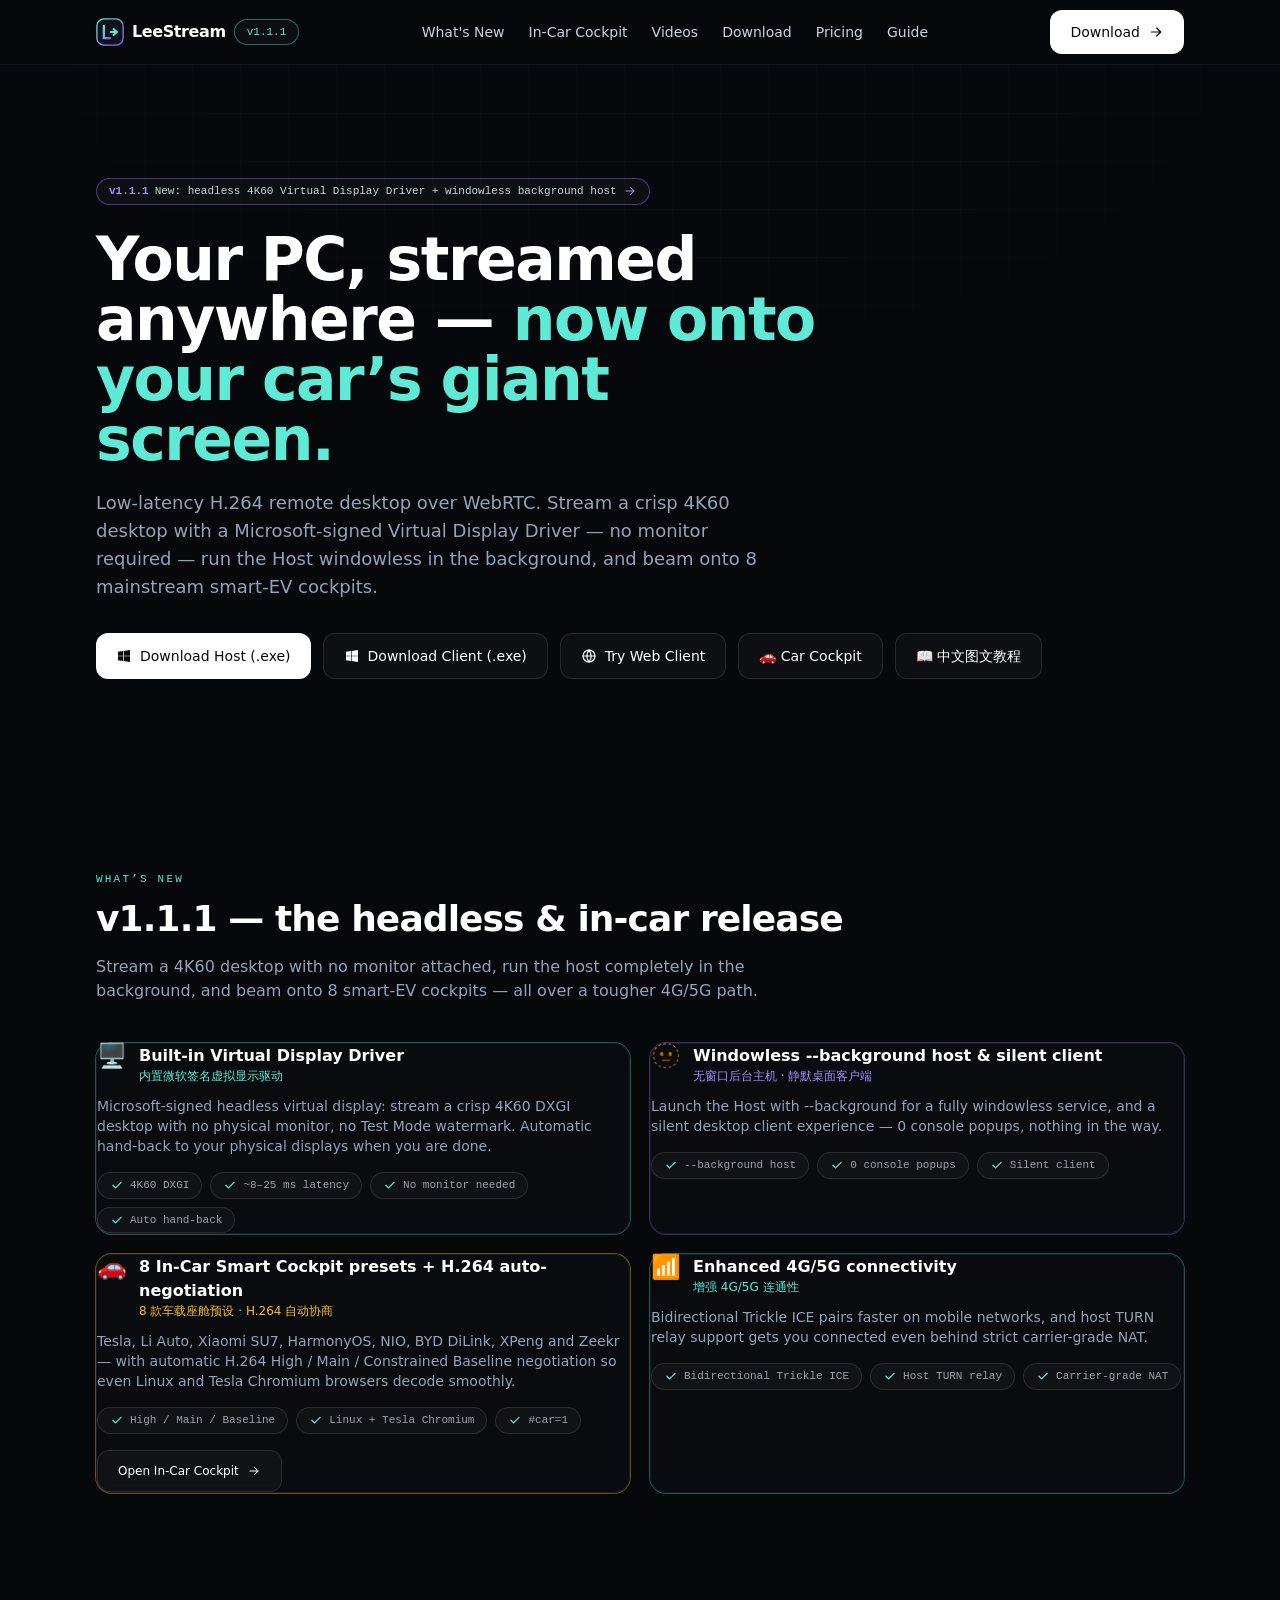
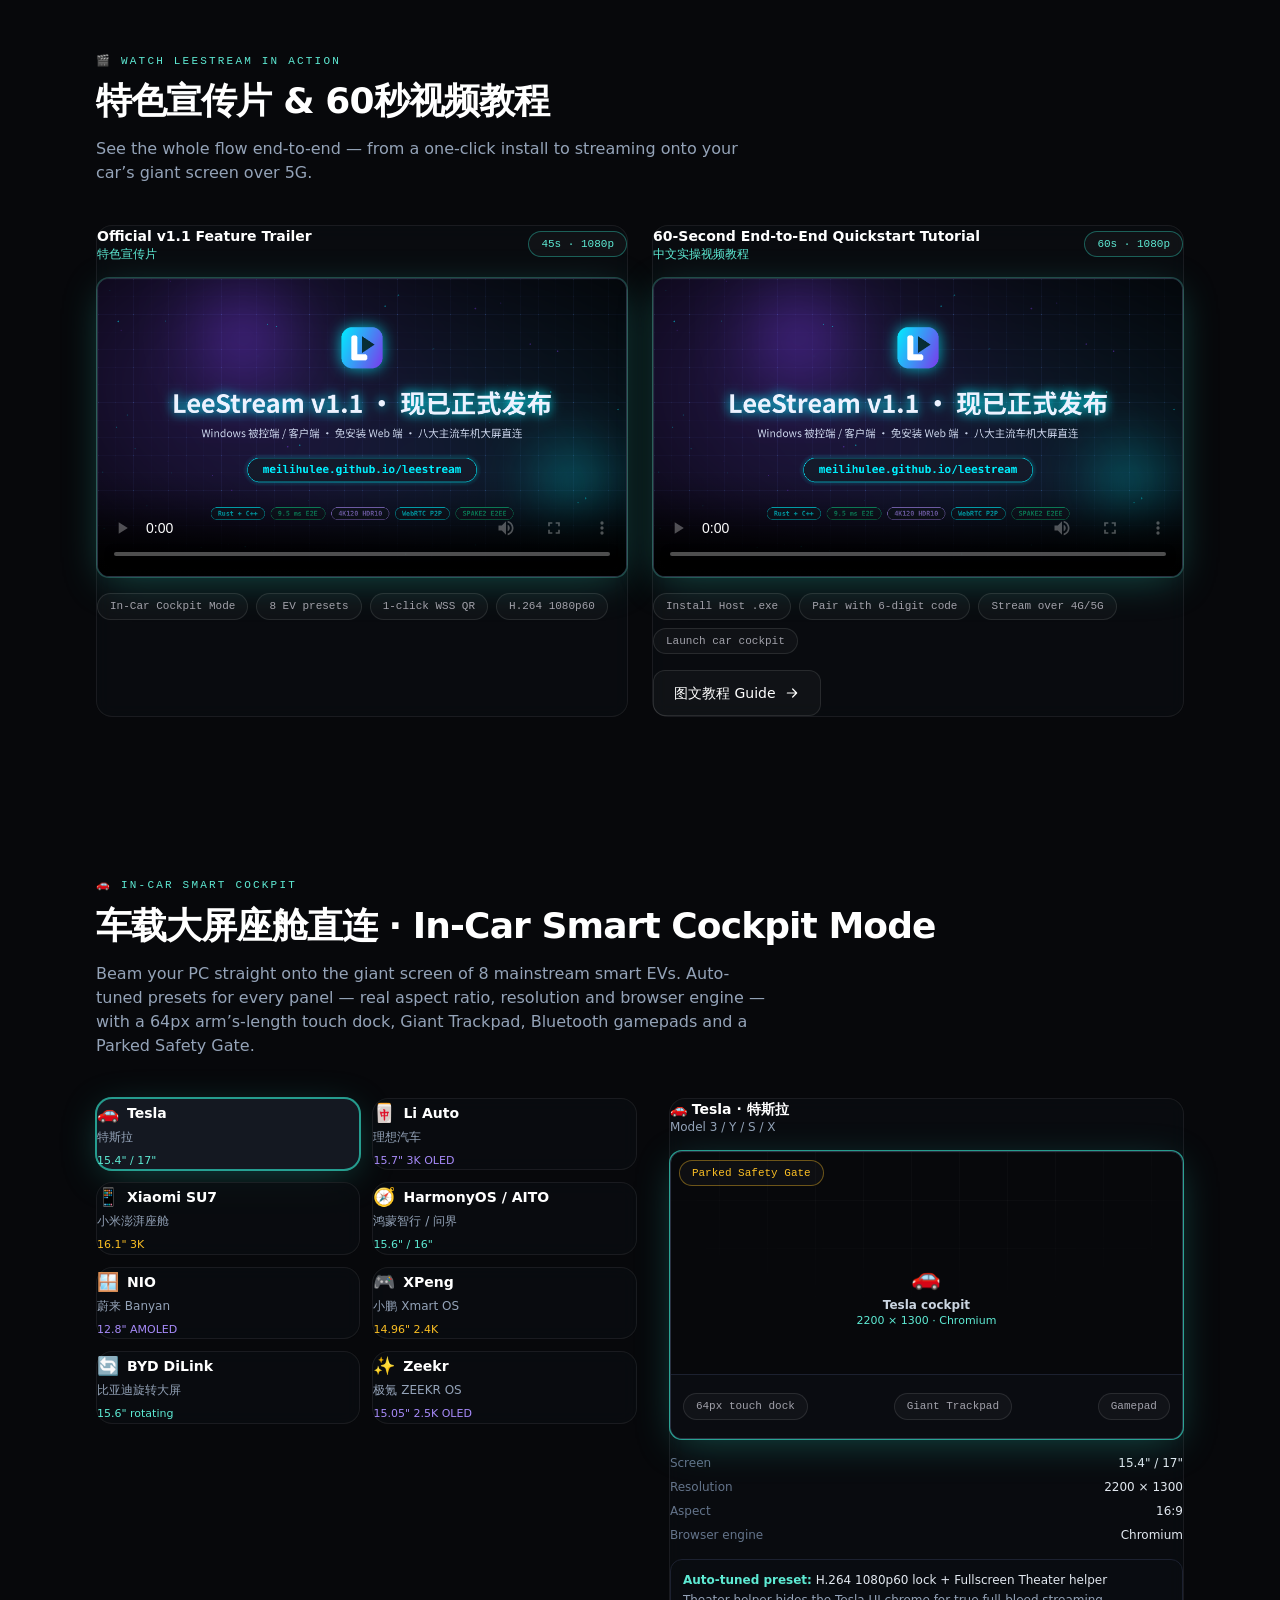
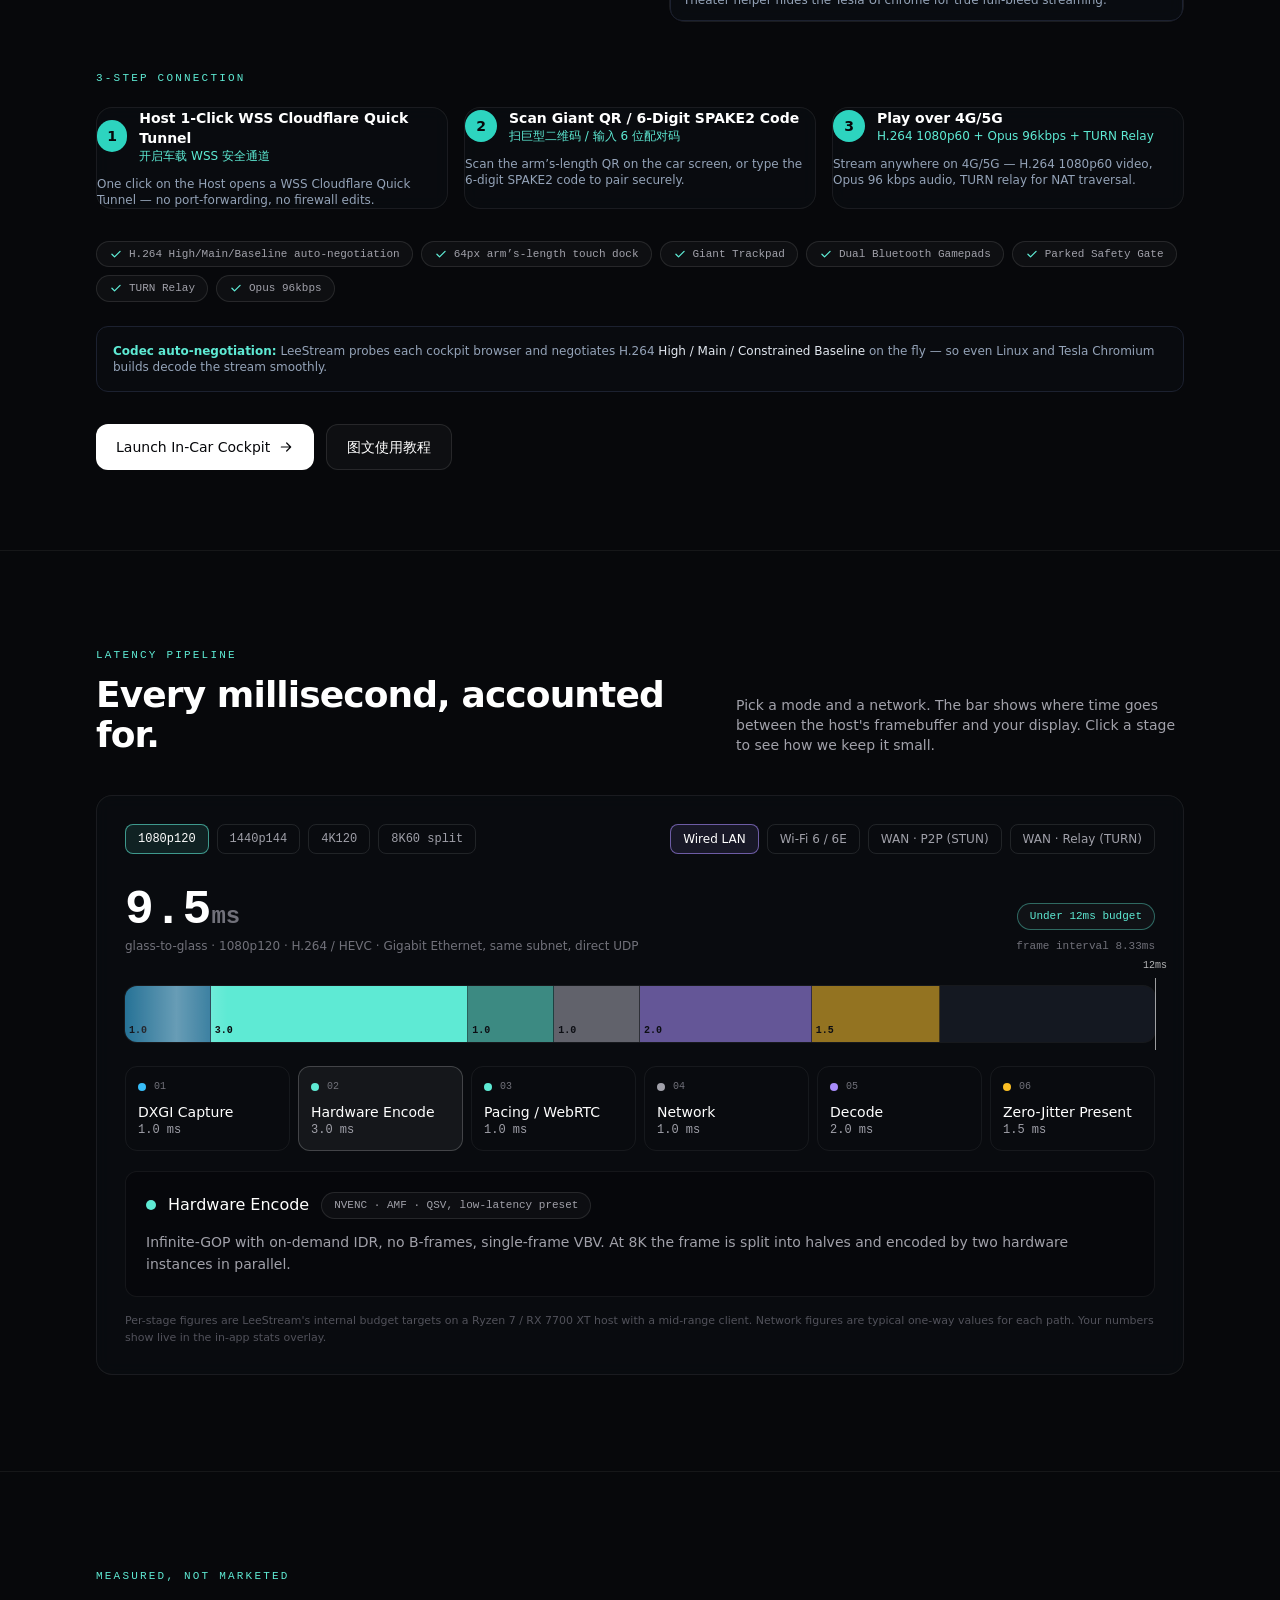
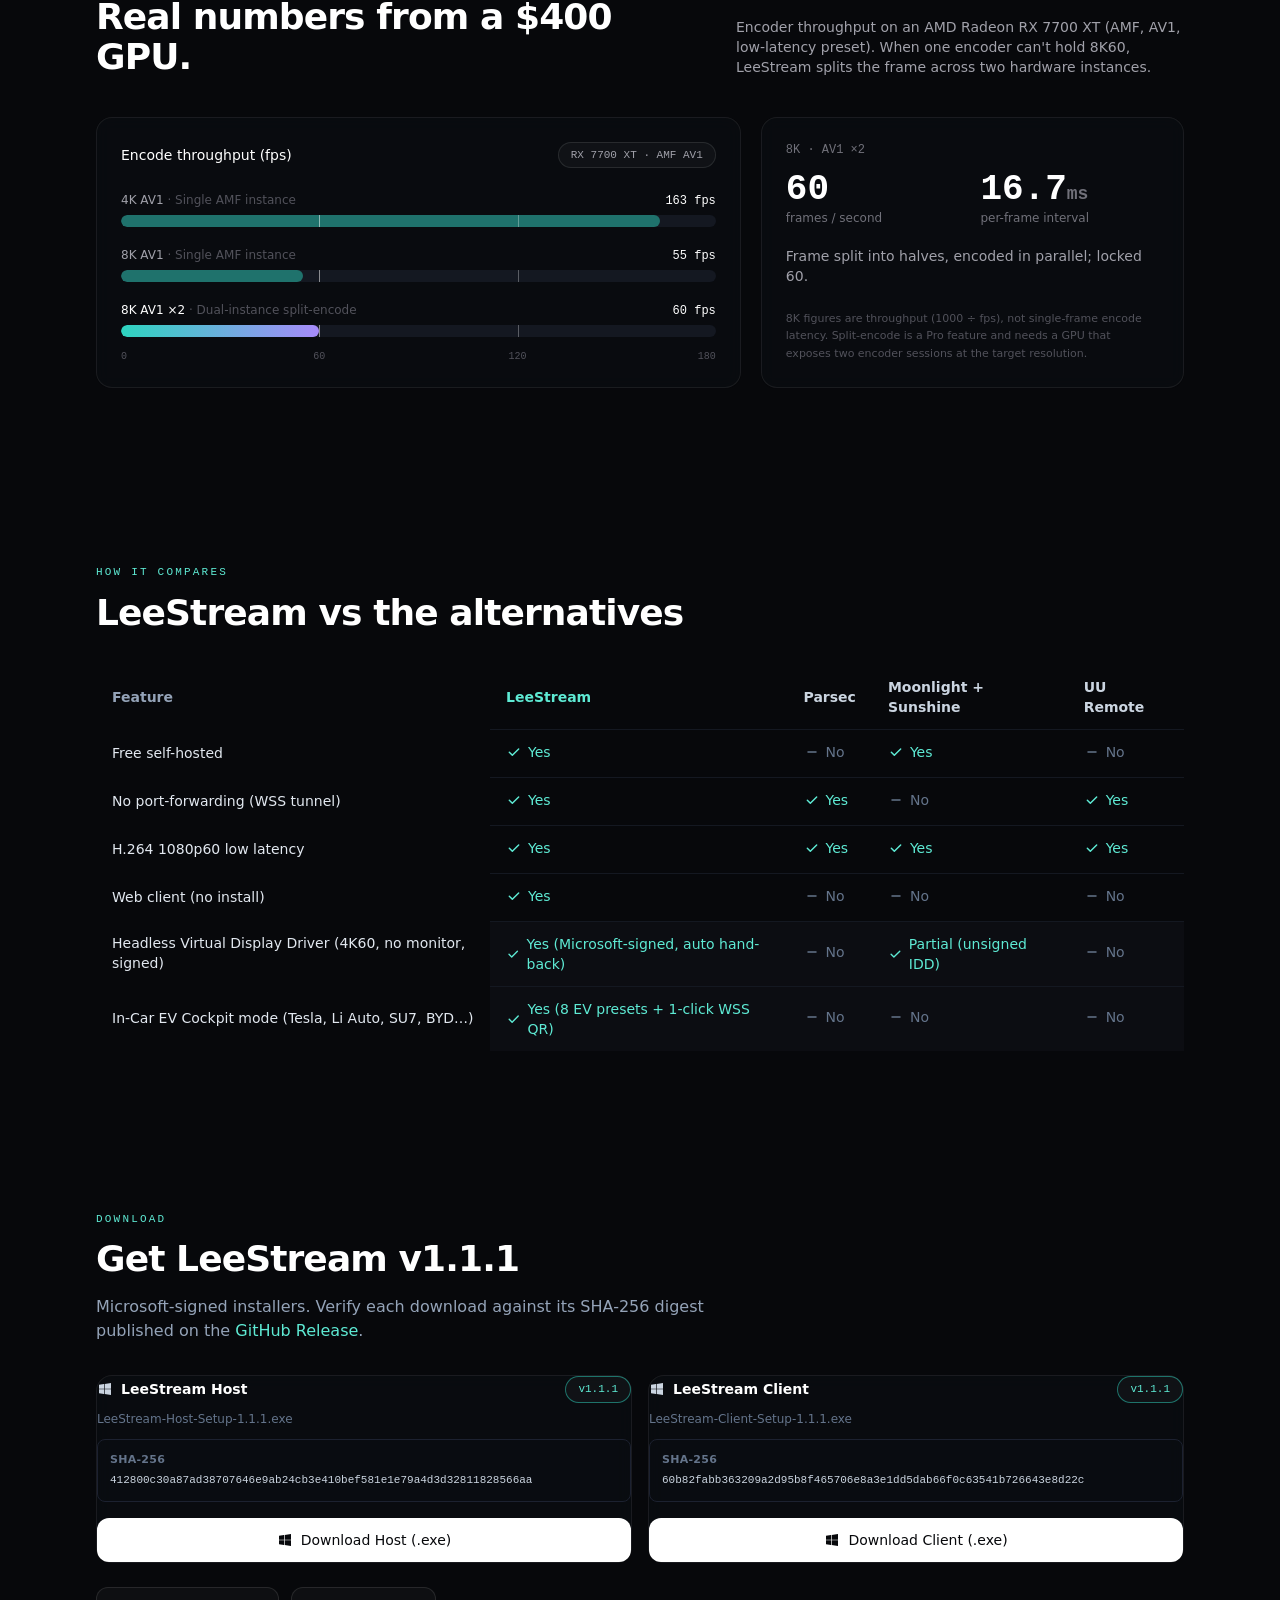
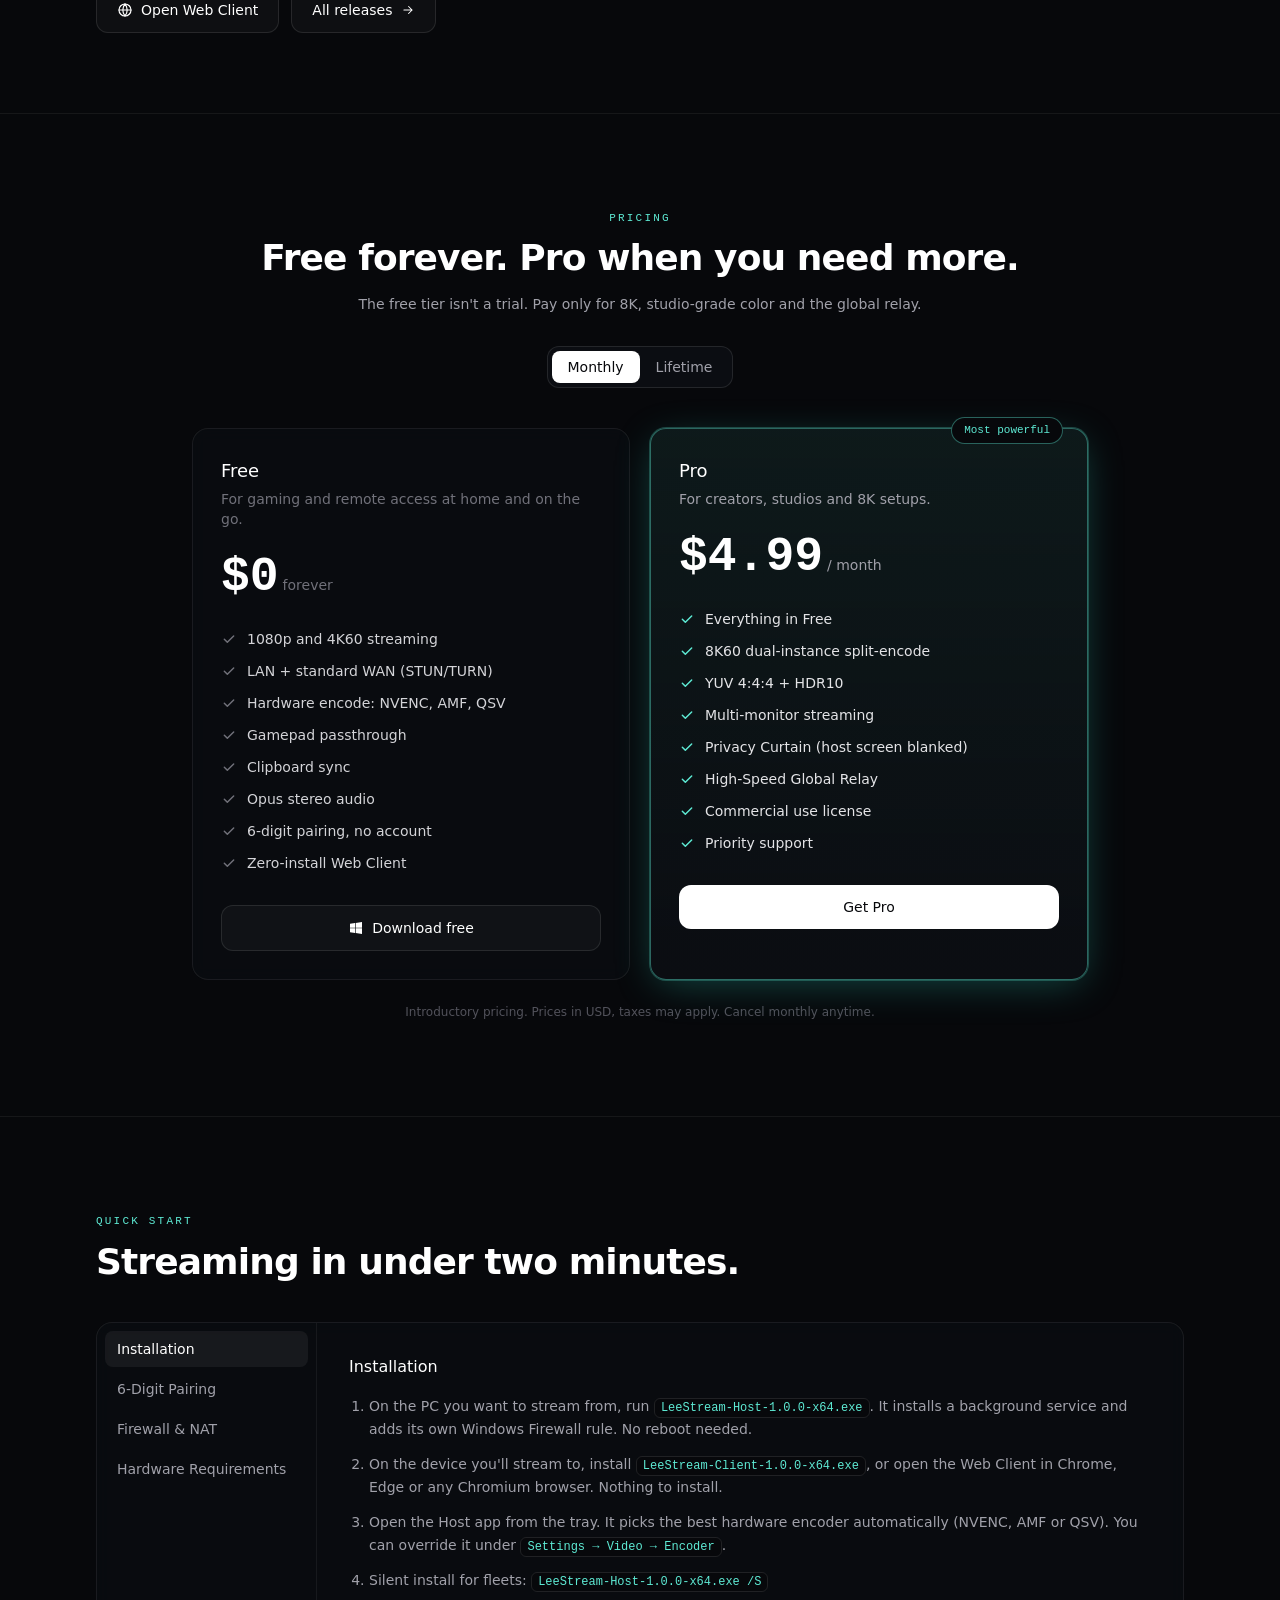
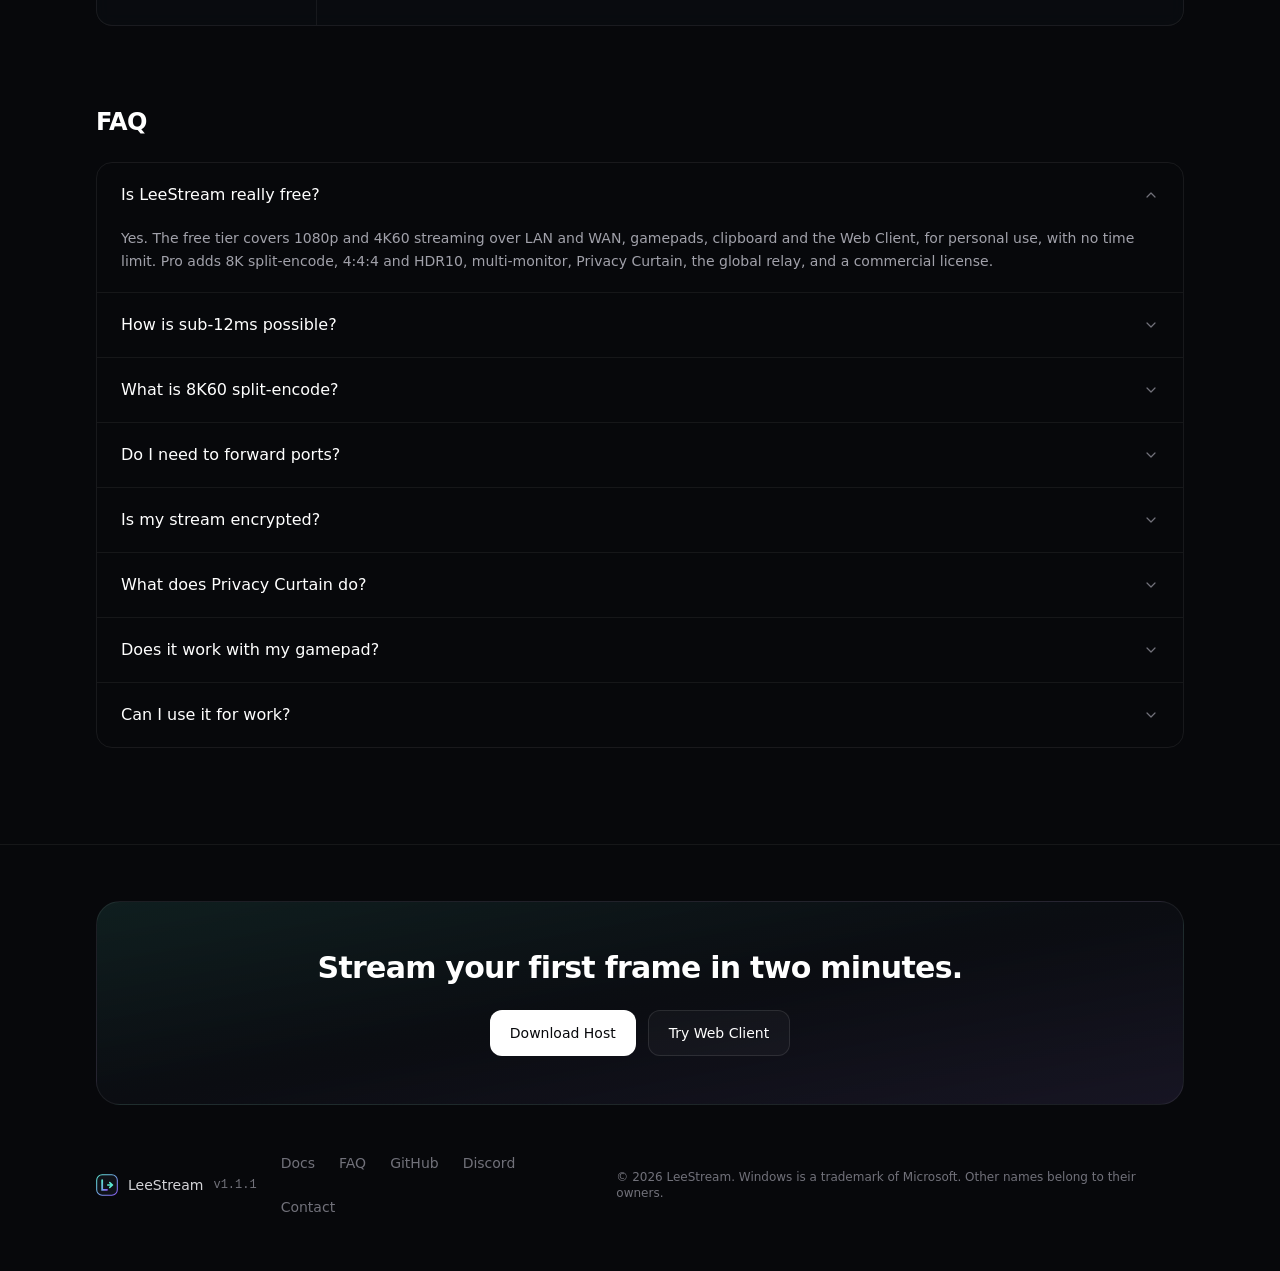
==== commit 3d49814c: "deploy(website): build and publish official marketing site v1.1.1" ====
--- a/index.html
+++ b/index.html
@@ -10,9 +10,9 @@
     <meta name="theme-color" content="#07080b" />
     <meta name="color-scheme" content="dark" />
     <link rel="canonical" href="https://leestream.pages.dev/" />
-    <link rel="icon" type="image/svg+xml" href="./favicon.svg" />
-    <link rel="apple-touch-icon" href="./apple-touch-icon.png" />
-    <link rel="manifest" href="./site.webmanifest" />
+    <link rel="icon" type="image/svg+xml" href="/favicon.svg" />
+    <link rel="apple-touch-icon" href="/apple-touch-icon.png" />
+    <link rel="manifest" href="/site.webmanifest" />
 
     <!-- OpenGraph -->
     <meta property="og:type" content="website" />
@@ -62,8 +62,8 @@
       ]
     }
     </script>
-    <script type="module" crossorigin src="./assets/index-C7ZV3Vwf.js"></script>
-    <link rel="stylesheet" crossorigin href="./assets/index-C_LuBiZT.css">
+    <script type="module" crossorigin src="/assets/index-D-BnWCmX.js"></script>
+    <link rel="stylesheet" crossorigin href="/assets/index-Bm7NptcG.css">
   </head>
   <body>
     <div id="root"></div>
--- a/assets/index-Bm7NptcG.css
+++ b/assets/index-Bm7NptcG.css
@@ -0,0 +1 @@
+*,:before,:after{--tw-border-spacing-x: 0;--tw-border-spacing-y: 0;--tw-translate-x: 0;--tw-translate-y: 0;--tw-rotate: 0;--tw-skew-x: 0;--tw-skew-y: 0;--tw-scale-x: 1;--tw-scale-y: 1;--tw-pan-x: ;--tw-pan-y: ;--tw-pinch-zoom: ;--tw-scroll-snap-strictness: proximity;--tw-gradient-from-position: ;--tw-gradient-via-position: ;--tw-gradient-to-position: ;--tw-ordinal: ;--tw-slashed-zero: ;--tw-numeric-figure: ;--tw-numeric-spacing: ;--tw-numeric-fraction: ;--tw-ring-inset: ;--tw-ring-offset-width: 0px;--tw-ring-offset-color: #fff;--tw-ring-color: rgb(59 130 246 / .5);--tw-ring-offset-shadow: 0 0 #0000;--tw-ring-shadow: 0 0 #0000;--tw-shadow: 0 0 #0000;--tw-shadow-colored: 0 0 #0000;--tw-blur: ;--tw-brightness: ;--tw-contrast: ;--tw-grayscale: ;--tw-hue-rotate: ;--tw-invert: ;--tw-saturate: ;--tw-sepia: ;--tw-drop-shadow: ;--tw-backdrop-blur: ;--tw-backdrop-brightness: ;--tw-backdrop-contrast: ;--tw-backdrop-grayscale: ;--tw-backdrop-hue-rotate: ;--tw-backdrop-invert: ;--tw-backdrop-opacity: ;--tw-backdrop-saturate: ;--tw-backdrop-sepia: ;--tw-contain-size: ;--tw-contain-layout: ;--tw-contain-paint: ;--tw-contain-style: }::backdrop{--tw-border-spacing-x: 0;--tw-border-spacing-y: 0;--tw-translate-x: 0;--tw-translate-y: 0;--tw-rotate: 0;--tw-skew-x: 0;--tw-skew-y: 0;--tw-scale-x: 1;--tw-scale-y: 1;--tw-pan-x: ;--tw-pan-y: ;--tw-pinch-zoom: ;--tw-scroll-snap-strictness: proximity;--tw-gradient-from-position: ;--tw-gradient-via-position: ;--tw-gradient-to-position: ;--tw-ordinal: ;--tw-slashed-zero: ;--tw-numeric-figure: ;--tw-numeric-spacing: ;--tw-numeric-fraction: ;--tw-ring-inset: ;--tw-ring-offset-width: 0px;--tw-ring-offset-color: #fff;--tw-ring-color: rgb(59 130 246 / .5);--tw-ring-offset-shadow: 0 0 #0000;--tw-ring-shadow: 0 0 #0000;--tw-shadow: 0 0 #0000;--tw-shadow-colored: 0 0 #0000;--tw-blur: ;--tw-brightness: ;--tw-contrast: ;--tw-grayscale: ;--tw-hue-rotate: ;--tw-invert: ;--tw-saturate: ;--tw-sepia: ;--tw-drop-shadow: ;--tw-backdrop-blur: ;--tw-backdrop-brightness: ;--tw-backdrop-contrast: ;--tw-backdrop-grayscale: ;--tw-backdrop-hue-rotate: ;--tw-backdrop-invert: ;--tw-backdrop-opacity: ;--tw-backdrop-saturate: ;--tw-backdrop-sepia: ;--tw-contain-size: ;--tw-contain-layout: ;--tw-contain-paint: ;--tw-contain-style: }*,:before,:after{box-sizing:border-box;border-width:0;border-style:solid;border-color:#e5e7eb}:before,:after{--tw-content: ""}html,:host{line-height:1.5;-webkit-text-size-adjust:100%;-moz-tab-size:4;-o-tab-size:4;tab-size:4;font-family:Inter,ui-sans-serif,system-ui,-apple-system,Segoe UI,Roboto,sans-serif;font-feature-settings:normal;font-variation-settings:normal;-webkit-tap-highlight-color:transparent}body{margin:0;line-height:inherit}hr{height:0;color:inherit;border-top-width:1px}abbr:where([title]){-webkit-text-decoration:underline dotted;text-decoration:underline dotted}h1,h2,h3,h4,h5,h6{font-size:inherit;font-weight:inherit}a{color:inherit;text-decoration:inherit}b,strong{font-weight:bolder}code,kbd,samp,pre{font-family:JetBrains Mono,ui-monospace,SFMono-Regular,Menlo,Consolas,monospace;font-feature-settings:normal;font-variation-settings:normal;font-size:1em}small{font-size:80%}sub,sup{font-size:75%;line-height:0;position:relative;vertical-align:baseline}sub{bottom:-.25em}sup{top:-.5em}table{text-indent:0;border-color:inherit;border-collapse:collapse}button,input,optgroup,select,textarea{font-family:inherit;font-feature-settings:inherit;font-variation-settings:inherit;font-size:100%;font-weight:inherit;line-height:inherit;letter-spacing:inherit;color:inherit;margin:0;padding:0}button,select{text-transform:none}button,input:where([type=button]),input:where([type=reset]),input:where([type=submit]){-webkit-appearance:button;background-color:transparent;background-image:none}:-moz-focusring{outline:auto}:-moz-ui-invalid{box-shadow:none}progress{vertical-align:baseline}::-webkit-inner-spin-button,::-webkit-outer-spin-button{height:auto}[type=search]{-webkit-appearance:textfield;outline-offset:-2px}::-webkit-search-decoration{-webkit-appearance:none}::-webkit-file-upload-button{-webkit-appearance:button;font:inherit}summary{display:list-item}blockquote,dl,dd,h1,h2,h3,h4,h5,h6,hr,figure,p,pre{margin:0}fieldset{margin:0;padding:0}legend{padding:0}ol,ul,menu{list-style:none;margin:0;padding:0}dialog{padding:0}textarea{resize:vertical}input::-moz-placeholder,textarea::-moz-placeholder{opacity:1;color:#9ca3af}input::placeholder,textarea::placeholder{opacity:1;color:#9ca3af}button,[role=button]{cursor:pointer}:disabled{cursor:default}img,svg,video,canvas,audio,iframe,embed,object{display:block;vertical-align:middle}img,video{max-width:100%;height:auto}[hidden]:where(:not([hidden=until-found])){display:none}html{scroll-behavior:smooth;-webkit-font-smoothing:antialiased}body{--tw-bg-opacity: 1;background-color:rgb(7 8 11 / var(--tw-bg-opacity, 1));font-family:Inter,ui-sans-serif,system-ui,-apple-system,Segoe UI,Roboto,sans-serif;--tw-text-opacity: 1;color:rgb(212 212 216 / var(--tw-text-opacity, 1))}::-moz-selection{background:#5eead440;color:#fff}::selection{background:#5eead440;color:#fff}:focus-visible{outline:2px solid #5eead4;outline-offset:2px;border-radius:6px}.container-x{margin-left:auto;margin-right:auto;width:100%;max-width:72rem;padding-left:1.25rem;padding-right:1.25rem}@media(min-width:640px){.container-x{padding-left:2rem;padding-right:2rem}}.eyebrow{font-family:JetBrains Mono,ui-monospace,SFMono-Regular,Menlo,Consolas,monospace;font-size:11px;text-transform:uppercase;letter-spacing:.2em;--tw-text-opacity: 1;color:rgb(94 234 212 / var(--tw-text-opacity, 1))}.h2{font-size:1.875rem;line-height:2.25rem;font-weight:600;letter-spacing:-.025em;--tw-text-opacity: 1;color:rgb(255 255 255 / var(--tw-text-opacity, 1))}@media(min-width:640px){.h2{font-size:2.25rem;line-height:2.5rem}}.card{border-radius:1rem;border-width:1px;border-color:#ffffff12;background-color:#0b0d12b3;--tw-backdrop-blur: blur(8px);backdrop-filter:var(--tw-backdrop-blur) var(--tw-backdrop-brightness) var(--tw-backdrop-contrast) var(--tw-backdrop-grayscale) var(--tw-backdrop-hue-rotate) var(--tw-backdrop-invert) var(--tw-backdrop-opacity) var(--tw-backdrop-saturate) var(--tw-backdrop-sepia)}.btn{display:inline-flex;align-items:center;justify-content:center;gap:.5rem;border-radius:.75rem;padding:.75rem 1.25rem;font-size:.875rem;line-height:1.25rem;font-weight:500;transition-property:color,background-color,border-color,text-decoration-color,fill,stroke,opacity,box-shadow,transform,filter,backdrop-filter;transition-timing-function:cubic-bezier(.4,0,.2,1);transition-duration:.15s}.btn-primary{display:inline-flex;align-items:center;justify-content:center;gap:.5rem;border-radius:.75rem;padding:.75rem 1.25rem;font-size:.875rem;line-height:1.25rem;font-weight:500;transition-property:color,background-color,border-color,text-decoration-color,fill,stroke,opacity,box-shadow,transform,filter,backdrop-filter;transition-timing-function:cubic-bezier(.4,0,.2,1);transition-duration:.15s;--tw-bg-opacity: 1;background-color:rgb(255 255 255 / var(--tw-bg-opacity, 1));--tw-text-opacity: 1;color:rgb(7 8 11 / var(--tw-text-opacity, 1))}.btn-primary:hover{--tw-bg-opacity: 1;background-color:rgb(94 234 212 / var(--tw-bg-opacity, 1))}.btn-ghost{display:inline-flex;align-items:center;justify-content:center;gap:.5rem;border-radius:.75rem;padding:.75rem 1.25rem;font-size:.875rem;line-height:1.25rem;font-weight:500;transition-property:color,background-color,border-color,text-decoration-color,fill,stroke,opacity,box-shadow,transform,filter,backdrop-filter;transition-timing-function:cubic-bezier(.4,0,.2,1);transition-duration:.15s;border-width:1px;border-color:#ffffff1a;background-color:#ffffff08;--tw-text-opacity: 1;color:rgb(255 255 255 / var(--tw-text-opacity, 1))}.btn-ghost:hover{border-color:#5eead499;background-color:#ffffff0f}.chip{display:inline-flex;align-items:center;gap:.375rem;border-radius:9999px;border-width:1px;border-color:#ffffff1a;background-color:#ffffff08;padding:.25rem .75rem;font-family:JetBrains Mono,ui-monospace,SFMono-Regular,Menlo,Consolas,monospace;font-size:11px;--tw-text-opacity: 1;color:rgb(161 161 170 / var(--tw-text-opacity, 1))}.pointer-events-none{pointer-events:none}.absolute{position:absolute}.relative{position:relative}.sticky{position:sticky}.inset-0{inset:0}.inset-x-0{left:0;right:0}.inset-x-1{left:.25rem;right:.25rem}.inset-y-0{top:0;bottom:0}.-top-2{top:-.5rem}.-top-3{top:-.75rem}.-top-5{top:-1.25rem}.bottom-0{bottom:0}.bottom-1{bottom:.25rem}.bottom-\[-0\.5rem\]{bottom:-.5rem}.left-0{left:0}.left-2{left:.5rem}.right-6{right:1.5rem}.top-0{top:0}.top-2{top:.5rem}.z-40{z-index:40}.mx-auto{margin-left:auto;margin-right:auto}.mb-1\.5{margin-bottom:.375rem}.mb-2{margin-bottom:.5rem}.mb-4{margin-bottom:1rem}.mt-0\.5{margin-top:.125rem}.mt-1{margin-top:.25rem}.mt-10{margin-top:2.5rem}.mt-12{margin-top:3rem}.mt-2{margin-top:.5rem}.mt-20{margin-top:5rem}.mt-3{margin-top:.75rem}.mt-4{margin-top:1rem}.mt-5{margin-top:1.25rem}.mt-6{margin-top:1.5rem}.mt-7{margin-top:1.75rem}.mt-8{margin-top:2rem}.mt-auto{margin-top:auto}.block{display:block}.flex{display:flex}.inline-flex{display:inline-flex}.table{display:table}.grid{display:grid}.hidden{display:none}.aspect-video{aspect-ratio:16 / 9}.h-14{height:3.5rem}.h-16{height:4rem}.h-2{height:.5rem}.h-2\.5{height:.625rem}.h-3{height:.75rem}.h-3\.5{height:.875rem}.h-7{height:1.75rem}.h-8{height:2rem}.h-full{height:100%}.min-h-screen{min-height:100vh}.w-1\/2{width:50%}.w-1\/5{width:20%}.w-2{width:.5rem}.w-2\.5{width:.625rem}.w-3\.5{width:.875rem}.w-7{width:1.75rem}.w-8{width:2rem}.w-fit{width:-moz-fit-content;width:fit-content}.w-full{width:100%}.w-px{width:1px}.min-w-\[720px\]{min-width:720px}.max-w-2xl{max-width:42rem}.max-w-3xl{max-width:48rem}.max-w-4xl{max-width:56rem}.max-w-md{max-width:28rem}.max-w-xl{max-width:36rem}.flex-1{flex:1 1 0%}.shrink-0{flex-shrink:0}.border-separate{border-collapse:separate}.border-spacing-0{--tw-border-spacing-x: 0px;--tw-border-spacing-y: 0px;border-spacing:var(--tw-border-spacing-x) var(--tw-border-spacing-y)}.-translate-x-1\/2{--tw-translate-x: -50%;transform:translate(var(--tw-translate-x),var(--tw-translate-y)) rotate(var(--tw-rotate)) skew(var(--tw-skew-x)) skewY(var(--tw-skew-y)) scaleX(var(--tw-scale-x)) scaleY(var(--tw-scale-y))}.rotate-180{--tw-rotate: 180deg;transform:translate(var(--tw-translate-x),var(--tw-translate-y)) rotate(var(--tw-rotate)) skew(var(--tw-skew-x)) skewY(var(--tw-skew-y)) scaleX(var(--tw-scale-x)) scaleY(var(--tw-scale-y))}@keyframes flow{0%{transform:translate(-100%)}to{transform:translate(400%)}}.animate-flow{animation:flow 2.4s linear infinite}.scroll-mt-20{scroll-margin-top:5rem}.list-decimal{list-style-type:decimal}.list-disc{list-style-type:disc}.grid-cols-2{grid-template-columns:repeat(2,minmax(0,1fr))}.flex-col{flex-direction:column}.flex-wrap{flex-wrap:wrap}.items-start{align-items:flex-start}.items-center{align-items:center}.items-baseline{align-items:baseline}.justify-center{justify-content:center}.justify-between{justify-content:space-between}.gap-1{gap:.25rem}.gap-1\.5{gap:.375rem}.gap-2{gap:.5rem}.gap-2\.5{gap:.625rem}.gap-3{gap:.75rem}.gap-4{gap:1rem}.gap-5{gap:1.25rem}.gap-6{gap:1.5rem}.gap-8{gap:2rem}.gap-x-4{-moz-column-gap:1rem;column-gap:1rem}.gap-y-2{row-gap:.5rem}.space-y-1\.5>:not([hidden])~:not([hidden]){--tw-space-y-reverse: 0;margin-top:calc(.375rem * calc(1 - var(--tw-space-y-reverse)));margin-bottom:calc(.375rem * var(--tw-space-y-reverse))}.space-y-2>:not([hidden])~:not([hidden]){--tw-space-y-reverse: 0;margin-top:calc(.5rem * calc(1 - var(--tw-space-y-reverse)));margin-bottom:calc(.5rem * var(--tw-space-y-reverse))}.space-y-3>:not([hidden])~:not([hidden]){--tw-space-y-reverse: 0;margin-top:calc(.75rem * calc(1 - var(--tw-space-y-reverse)));margin-bottom:calc(.75rem * var(--tw-space-y-reverse))}.space-y-5>:not([hidden])~:not([hidden]){--tw-space-y-reverse: 0;margin-top:calc(1.25rem * calc(1 - var(--tw-space-y-reverse)));margin-bottom:calc(1.25rem * var(--tw-space-y-reverse))}.divide-y>:not([hidden])~:not([hidden]){--tw-divide-y-reverse: 0;border-top-width:calc(1px * calc(1 - var(--tw-divide-y-reverse)));border-bottom-width:calc(1px * var(--tw-divide-y-reverse))}.divide-white\/\[0\.06\]>:not([hidden])~:not([hidden]){border-color:#ffffff0f}.overflow-hidden{overflow:hidden}.overflow-x-auto{overflow-x:auto}.truncate{overflow:hidden;text-overflow:ellipsis;white-space:nowrap}.whitespace-nowrap{white-space:nowrap}.break-all{word-break:break-all}.rounded-2xl{border-radius:1rem}.rounded-3xl{border-radius:1.5rem}.rounded-full{border-radius:9999px}.rounded-lg{border-radius:.5rem}.rounded-md{border-radius:.375rem}.rounded-xl{border-radius:.75rem}.border{border-width:1px}.border-b{border-bottom-width:1px}.border-r{border-right-width:1px}.border-t{border-top-width:1px}.\!border-amber-400\/40{border-color:#fbbf2466!important}.\!border-signal-400\/40{border-color:#5eead466!important}.border-amber-400\/40{border-color:#fbbf2466}.border-ink-600{--tw-border-opacity: 1;border-color:rgb(42 49 66 / var(--tw-border-opacity, 1))}.border-ink-700{--tw-border-opacity: 1;border-color:rgb(28 33 48 / var(--tw-border-opacity, 1))}.border-ink-800{--tw-border-opacity: 1;border-color:rgb(20 24 33 / var(--tw-border-opacity, 1))}.border-ink-800\/80{border-color:#141821cc}.border-ink-950\/60{border-color:#07080b99}.border-signal-400\/40{border-color:#5eead466}.border-signal-400\/60{border-color:#5eead499}.border-signal-500\/40{border-color:#2dd4bf66}.border-signal-500\/50{border-color:#2dd4bf80}.border-signal-500\/70{border-color:#2dd4bfb3}.border-volt-400\/60{border-color:#a78bfa99}.border-volt-500\/50{border-color:#8b5cf680}.border-white\/10{border-color:#ffffff1a}.border-white\/20{border-color:#fff3}.border-white\/\[0\.06\]{border-color:#ffffff0f}.border-white\/\[0\.07\]{border-color:#ffffff12}.\!bg-ink-950{--tw-bg-opacity: 1 !important;background-color:rgb(7 8 11 / var(--tw-bg-opacity, 1))!important}.bg-amber-400{--tw-bg-opacity: 1;background-color:rgb(251 191 36 / var(--tw-bg-opacity, 1))}.bg-ink-800{--tw-bg-opacity: 1;background-color:rgb(20 24 33 / var(--tw-bg-opacity, 1))}.bg-ink-850\/60{background-color:#0f121899}.bg-ink-900{--tw-bg-opacity: 1;background-color:rgb(11 13 18 / var(--tw-bg-opacity, 1))}.bg-ink-900\/70{background-color:#0b0d12b3}.bg-ink-900\/90{background-color:#0b0d12e6}.bg-ink-950{--tw-bg-opacity: 1;background-color:rgb(7 8 11 / var(--tw-bg-opacity, 1))}.bg-ink-950\/60{background-color:#07080b99}.bg-ink-950\/80{background-color:#07080bcc}.bg-signal-400{--tw-bg-opacity: 1;background-color:rgb(94 234 212 / var(--tw-bg-opacity, 1))}.bg-signal-400\/10{background-color:#5eead41a}.bg-signal-500{--tw-bg-opacity: 1;background-color:rgb(45 212 191 / var(--tw-bg-opacity, 1))}.bg-signal-500\/80{background-color:#2dd4bfcc}.bg-sky-400{--tw-bg-opacity: 1;background-color:rgb(56 189 248 / var(--tw-bg-opacity, 1))}.bg-teal-300{--tw-bg-opacity: 1;background-color:rgb(94 234 212 / var(--tw-bg-opacity, 1))}.bg-volt-400{--tw-bg-opacity: 1;background-color:rgb(167 139 250 / var(--tw-bg-opacity, 1))}.bg-volt-400\/10{background-color:#a78bfa1a}.bg-white{--tw-bg-opacity: 1;background-color:rgb(255 255 255 / var(--tw-bg-opacity, 1))}.bg-white\/30{background-color:#ffffff4d}.bg-white\/50{background-color:#ffffff80}.bg-white\/60{background-color:#fff9}.bg-white\/\[0\.05\]{background-color:#ffffff0d}.bg-white\/\[0\.06\]{background-color:#ffffff0f}.bg-zinc-400{--tw-bg-opacity: 1;background-color:rgb(161 161 170 / var(--tw-bg-opacity, 1))}.bg-gradient-to-b{background-image:linear-gradient(to bottom,var(--tw-gradient-stops))}.bg-gradient-to-br{background-image:linear-gradient(to bottom right,var(--tw-gradient-stops))}.bg-gradient-to-r{background-image:linear-gradient(to right,var(--tw-gradient-stops))}.from-signal-400\/10{--tw-gradient-from: rgb(94 234 212 / .1) var(--tw-gradient-from-position);--tw-gradient-to: rgb(94 234 212 / 0) var(--tw-gradient-to-position);--tw-gradient-stops: var(--tw-gradient-from), var(--tw-gradient-to)}.from-signal-400\/\[0\.08\]{--tw-gradient-from: rgb(94 234 212 / .08) var(--tw-gradient-from-position);--tw-gradient-to: rgb(94 234 212 / 0) var(--tw-gradient-to-position);--tw-gradient-stops: var(--tw-gradient-from), var(--tw-gradient-to)}.from-signal-500{--tw-gradient-from: #2dd4bf var(--tw-gradient-from-position);--tw-gradient-to: rgb(45 212 191 / 0) var(--tw-gradient-to-position);--tw-gradient-stops: var(--tw-gradient-from), var(--tw-gradient-to)}.from-transparent{--tw-gradient-from: transparent var(--tw-gradient-from-position);--tw-gradient-to: rgb(0 0 0 / 0) var(--tw-gradient-to-position);--tw-gradient-stops: var(--tw-gradient-from), var(--tw-gradient-to)}.via-ink-900{--tw-gradient-to: rgb(11 13 18 / 0) var(--tw-gradient-to-position);--tw-gradient-stops: var(--tw-gradient-from), #0b0d12 var(--tw-gradient-via-position), var(--tw-gradient-to)}.via-white\/30{--tw-gradient-to: rgb(255 255 255 / 0) var(--tw-gradient-to-position);--tw-gradient-stops: var(--tw-gradient-from), rgb(255 255 255 / .3) var(--tw-gradient-via-position), var(--tw-gradient-to)}.to-ink-900{--tw-gradient-to: #0b0d12 var(--tw-gradient-to-position)}.to-transparent{--tw-gradient-to: transparent var(--tw-gradient-to-position)}.to-volt-400{--tw-gradient-to: #a78bfa var(--tw-gradient-to-position)}.to-volt-400\/10{--tw-gradient-to: rgb(167 139 250 / .1) var(--tw-gradient-to-position)}.p-1{padding:.25rem}.p-2{padding:.5rem}.p-3{padding:.75rem}.p-4{padding:1rem}.p-5{padding:1.25rem}.p-6{padding:1.5rem}.p-7{padding:1.75rem}.p-8{padding:2rem}.px-1\.5{padding-left:.375rem;padding-right:.375rem}.px-3{padding-left:.75rem;padding-right:.75rem}.px-4{padding-left:1rem;padding-right:1rem}.px-6{padding-left:1.5rem;padding-right:1.5rem}.py-0\.5{padding-top:.125rem;padding-bottom:.125rem}.py-1\.5{padding-top:.375rem;padding-bottom:.375rem}.py-14{padding-top:3.5rem;padding-bottom:3.5rem}.py-2{padding-top:.5rem;padding-bottom:.5rem}.py-20{padding-top:5rem;padding-bottom:5rem}.py-24{padding-top:6rem;padding-bottom:6rem}.py-3{padding-top:.75rem;padding-bottom:.75rem}.py-5{padding-top:1.25rem;padding-bottom:1.25rem}.pb-5{padding-bottom:1.25rem}.pl-5{padding-left:1.25rem}.pt-6{padding-top:1.5rem}.text-left{text-align:left}.text-center{text-align:center}.text-right{text-align:right}.font-mono{font-family:JetBrains Mono,ui-monospace,SFMono-Regular,Menlo,Consolas,monospace}.text-2xl{font-size:1.5rem;line-height:2rem}.text-4xl{font-size:2.25rem;line-height:2.5rem}.text-5xl{font-size:3rem;line-height:1}.text-\[10px\]{font-size:10px}.text-\[11px\]{font-size:11px}.text-\[12px\]{font-size:12px}.text-base{font-size:1rem;line-height:1.5rem}.text-lg{font-size:1.125rem;line-height:1.75rem}.text-sm{font-size:.875rem;line-height:1.25rem}.text-xs{font-size:.75rem;line-height:1rem}.font-bold{font-weight:700}.font-medium{font-weight:500}.font-semibold{font-weight:600}.uppercase{text-transform:uppercase}.tabular-nums{--tw-numeric-spacing: tabular-nums;font-variant-numeric:var(--tw-ordinal) var(--tw-slashed-zero) var(--tw-numeric-figure) var(--tw-numeric-spacing) var(--tw-numeric-fraction)}.leading-none{line-height:1}.leading-relaxed{line-height:1.625}.tracking-tight{letter-spacing:-.025em}.tracking-wide{letter-spacing:.025em}.\!text-amber-400{--tw-text-opacity: 1 !important;color:rgb(251 191 36 / var(--tw-text-opacity, 1))!important}.\!text-signal-400{--tw-text-opacity: 1 !important;color:rgb(94 234 212 / var(--tw-text-opacity, 1))!important}.text-amber-400{--tw-text-opacity: 1;color:rgb(251 191 36 / var(--tw-text-opacity, 1))}.text-ink-950{--tw-text-opacity: 1;color:rgb(7 8 11 / var(--tw-text-opacity, 1))}.text-signal-400{--tw-text-opacity: 1;color:rgb(94 234 212 / var(--tw-text-opacity, 1))}.text-slate-200{--tw-text-opacity: 1;color:rgb(226 232 240 / var(--tw-text-opacity, 1))}.text-slate-300{--tw-text-opacity: 1;color:rgb(203 213 225 / var(--tw-text-opacity, 1))}.text-slate-400{--tw-text-opacity: 1;color:rgb(148 163 184 / var(--tw-text-opacity, 1))}.text-slate-500{--tw-text-opacity: 1;color:rgb(100 116 139 / var(--tw-text-opacity, 1))}.text-volt-400{--tw-text-opacity: 1;color:rgb(167 139 250 / var(--tw-text-opacity, 1))}.text-white{--tw-text-opacity: 1;color:rgb(255 255 255 / var(--tw-text-opacity, 1))}.text-white\/70{color:#ffffffb3}.text-zinc-200{--tw-text-opacity: 1;color:rgb(228 228 231 / var(--tw-text-opacity, 1))}.text-zinc-300{--tw-text-opacity: 1;color:rgb(212 212 216 / var(--tw-text-opacity, 1))}.text-zinc-400{--tw-text-opacity: 1;color:rgb(161 161 170 / var(--tw-text-opacity, 1))}.text-zinc-500{--tw-text-opacity: 1;color:rgb(113 113 122 / var(--tw-text-opacity, 1))}.text-zinc-600{--tw-text-opacity: 1;color:rgb(82 82 91 / var(--tw-text-opacity, 1))}.opacity-100{opacity:1}.opacity-20{opacity:.2}.opacity-40{opacity:.4}.opacity-55{opacity:.55}.opacity-60{opacity:.6}.opacity-70{opacity:.7}.shadow-glow{--tw-shadow: 0 0 0 1px rgba(94,234,212,.25), 0 8px 40px -8px rgba(45,212,191,.35);--tw-shadow-colored: 0 0 0 1px var(--tw-shadow-color), 0 8px 40px -8px var(--tw-shadow-color);box-shadow:var(--tw-ring-offset-shadow, 0 0 #0000),var(--tw-ring-shadow, 0 0 #0000),var(--tw-shadow)}.ring{--tw-ring-offset-shadow: var(--tw-ring-inset) 0 0 0 var(--tw-ring-offset-width) var(--tw-ring-offset-color);--tw-ring-shadow: var(--tw-ring-inset) 0 0 0 calc(3px + var(--tw-ring-offset-width)) var(--tw-ring-color);box-shadow:var(--tw-ring-offset-shadow),var(--tw-ring-shadow),var(--tw-shadow, 0 0 #0000)}.ring-1{--tw-ring-offset-shadow: var(--tw-ring-inset) 0 0 0 var(--tw-ring-offset-width) var(--tw-ring-offset-color);--tw-ring-shadow: var(--tw-ring-inset) 0 0 0 calc(1px + var(--tw-ring-offset-width)) var(--tw-ring-color);box-shadow:var(--tw-ring-offset-shadow),var(--tw-ring-shadow),var(--tw-shadow, 0 0 #0000)}.ring-amber-400\/40{--tw-ring-color: rgb(251 191 36 / .4)}.ring-amber-400\/60{--tw-ring-color: rgb(251 191 36 / .6)}.ring-signal-500\/40{--tw-ring-color: rgb(45 212 191 / .4)}.ring-signal-500\/60{--tw-ring-color: rgb(45 212 191 / .6)}.ring-volt-500\/40{--tw-ring-color: rgb(139 92 246 / .4)}.ring-volt-500\/60{--tw-ring-color: rgb(139 92 246 / .6)}.ring-white\/\[0\.06\]{--tw-ring-color: rgb(255 255 255 / .06)}.filter{filter:var(--tw-blur) var(--tw-brightness) var(--tw-contrast) var(--tw-grayscale) var(--tw-hue-rotate) var(--tw-invert) var(--tw-saturate) var(--tw-sepia) var(--tw-drop-shadow)}.backdrop-blur{--tw-backdrop-blur: blur(8px);backdrop-filter:var(--tw-backdrop-blur) var(--tw-backdrop-brightness) var(--tw-backdrop-contrast) var(--tw-backdrop-grayscale) var(--tw-backdrop-hue-rotate) var(--tw-backdrop-invert) var(--tw-backdrop-opacity) var(--tw-backdrop-saturate) var(--tw-backdrop-sepia)}.transition{transition-property:color,background-color,border-color,text-decoration-color,fill,stroke,opacity,box-shadow,transform,filter,backdrop-filter;transition-timing-function:cubic-bezier(.4,0,.2,1);transition-duration:.15s}.transition-\[width\,opacity\]{transition-property:width,opacity;transition-timing-function:cubic-bezier(.4,0,.2,1);transition-duration:.15s}.transition-all{transition-property:all;transition-timing-function:cubic-bezier(.4,0,.2,1);transition-duration:.15s}.transition-colors{transition-property:color,background-color,border-color,text-decoration-color,fill,stroke;transition-timing-function:cubic-bezier(.4,0,.2,1);transition-duration:.15s}.duration-150{transition-duration:.15s}.duration-500{transition-duration:.5s}.duration-700{transition-duration:.7s}.grid-bg{background-image:linear-gradient(rgba(255,255,255,.035) 1px,transparent 1px),linear-gradient(90deg,rgba(255,255,255,.035) 1px,transparent 1px);background-size:48px 48px;-webkit-mask-image:radial-gradient(ellipse 70% 60% at 50% 0%,#000 40%,transparent 100%);mask-image:radial-gradient(ellipse 70% 60% at 50% 0%,#000 40%,transparent 100%)}@media(prefers-reduced-motion:reduce){*{animation:none!important;transition:none!important;scroll-behavior:auto!important}}.first\:translate-x-0:first-child{--tw-translate-x: 0px;transform:translate(var(--tw-translate-x),var(--tw-translate-y)) rotate(var(--tw-rotate)) skew(var(--tw-skew-x)) skewY(var(--tw-skew-y)) scaleX(var(--tw-scale-x)) scaleY(var(--tw-scale-y))}.last\:-translate-x-full:last-child{--tw-translate-x: -100%;transform:translate(var(--tw-translate-x),var(--tw-translate-y)) rotate(var(--tw-rotate)) skew(var(--tw-skew-x)) skewY(var(--tw-skew-y)) scaleX(var(--tw-scale-x)) scaleY(var(--tw-scale-y))}.hover\:border-ink-600:hover{--tw-border-opacity: 1;border-color:rgb(42 49 66 / var(--tw-border-opacity, 1))}.hover\:border-volt-400:hover{--tw-border-opacity: 1;border-color:rgb(167 139 250 / var(--tw-border-opacity, 1))}.hover\:border-white\/15:hover{border-color:#ffffff26}.hover\:text-white:hover{--tw-text-opacity: 1;color:rgb(255 255 255 / var(--tw-text-opacity, 1))}.hover\:underline:hover{text-decoration-line:underline}.hover\:opacity-85:hover{opacity:.85}@media(min-width:640px){.sm\:grid-cols-2{grid-template-columns:repeat(2,minmax(0,1fr))}.sm\:grid-cols-3{grid-template-columns:repeat(3,minmax(0,1fr))}.sm\:grid-cols-4{grid-template-columns:repeat(4,minmax(0,1fr))}.sm\:flex-row{flex-direction:row}.sm\:items-end{align-items:flex-end}.sm\:items-center{align-items:center}.sm\:justify-between{justify-content:space-between}.sm\:p-12{padding:3rem}.sm\:p-7{padding:1.75rem}.sm\:p-8{padding:2rem}.sm\:py-28{padding-top:7rem;padding-bottom:7rem}.sm\:text-right{text-align:right}.sm\:text-3xl{font-size:1.875rem;line-height:2.25rem}.sm\:text-6xl{font-size:3.75rem;line-height:1}}@media(min-width:768px){.md\:flex{display:flex}.md\:grid-cols-2{grid-template-columns:repeat(2,minmax(0,1fr))}.md\:grid-cols-3{grid-template-columns:repeat(3,minmax(0,1fr))}.md\:grid-cols-\[220px_1fr\]{grid-template-columns:220px 1fr}.md\:flex-row{flex-direction:row}.md\:flex-col{flex-direction:column}.md\:items-end{align-items:flex-end}.md\:border-b-0{border-bottom-width:0px}.md\:border-r{border-right-width:1px}}@media(min-width:1024px){.lg\:col-span-2{grid-column:span 2 / span 2}.lg\:col-span-3{grid-column:span 3 / span 3}.lg\:grid-cols-2{grid-template-columns:repeat(2,minmax(0,1fr))}.lg\:grid-cols-5{grid-template-columns:repeat(5,minmax(0,1fr))}.lg\:grid-cols-6{grid-template-columns:repeat(6,minmax(0,1fr))}.lg\:grid-cols-\[1\.05fr_1fr\]{grid-template-columns:1.05fr 1fr}.lg\:flex-row{flex-direction:row}.lg\:items-center{align-items:center}.lg\:justify-between{justify-content:space-between}}
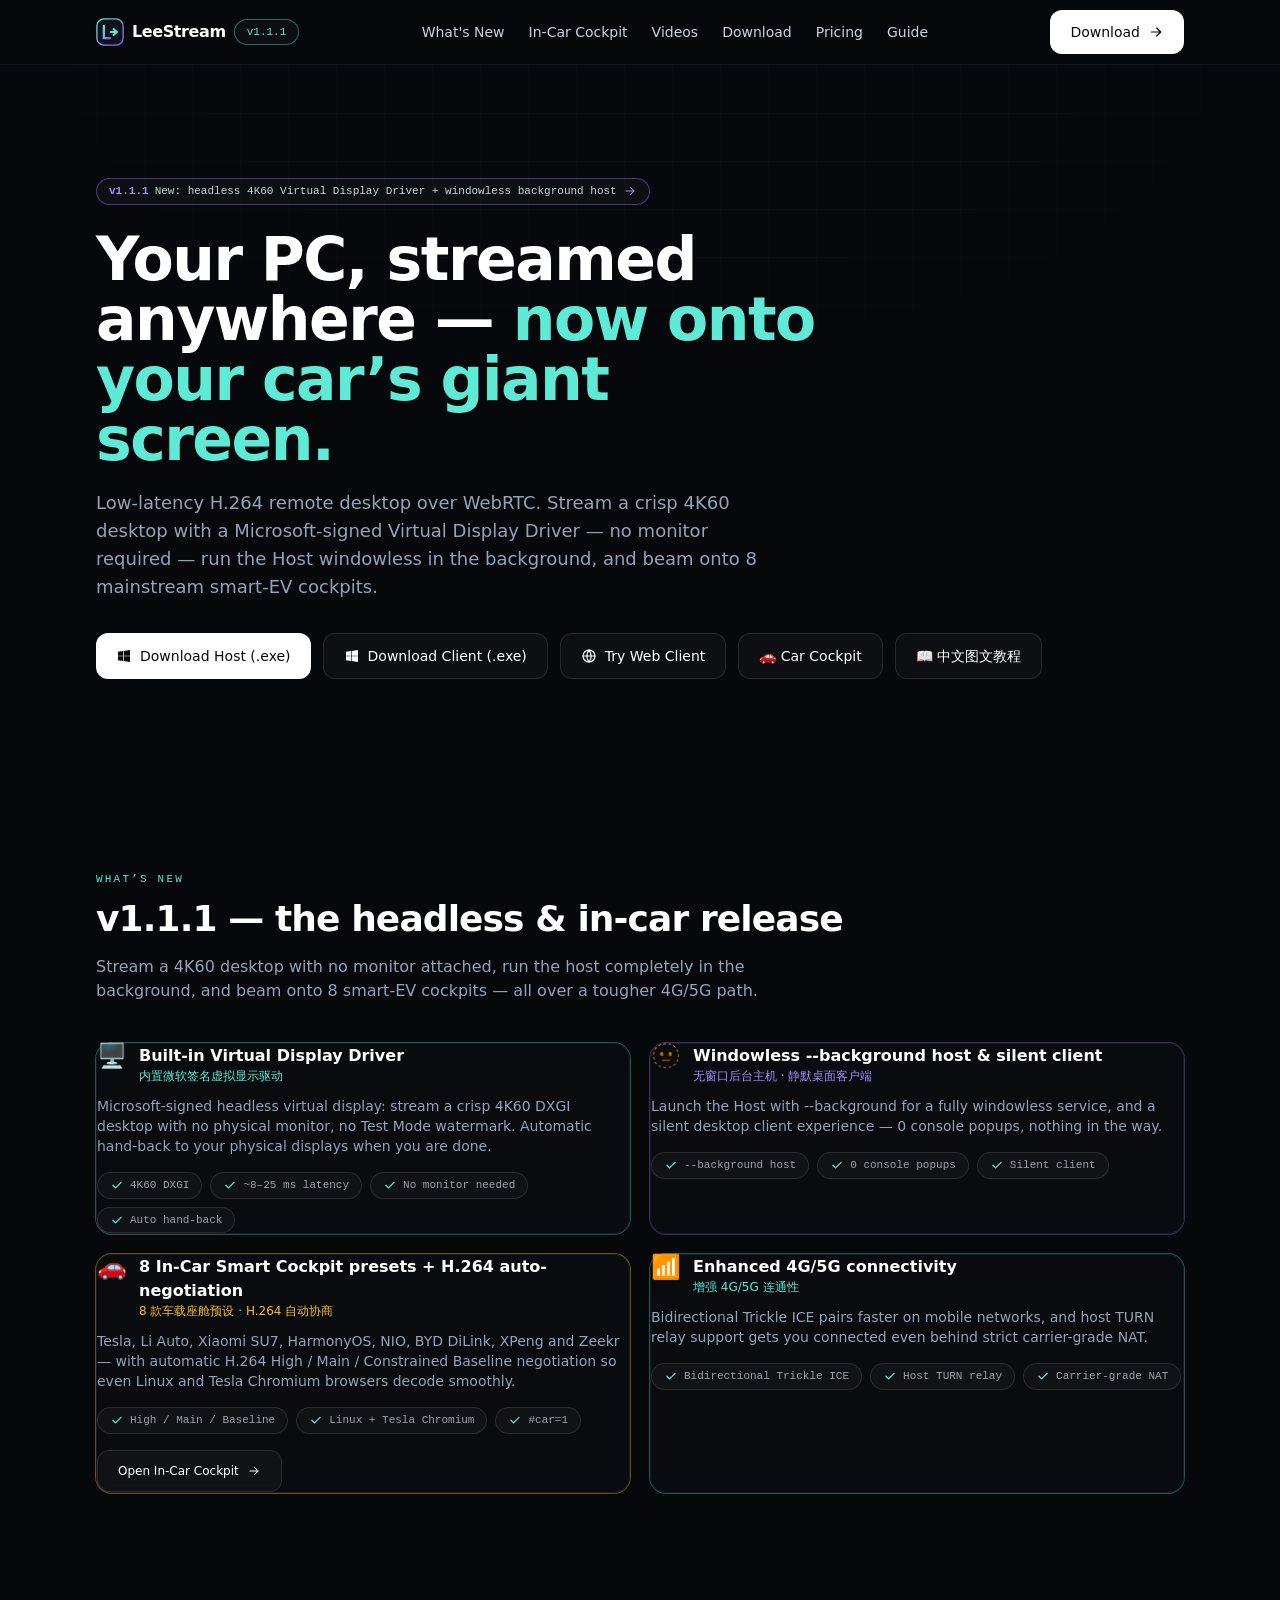
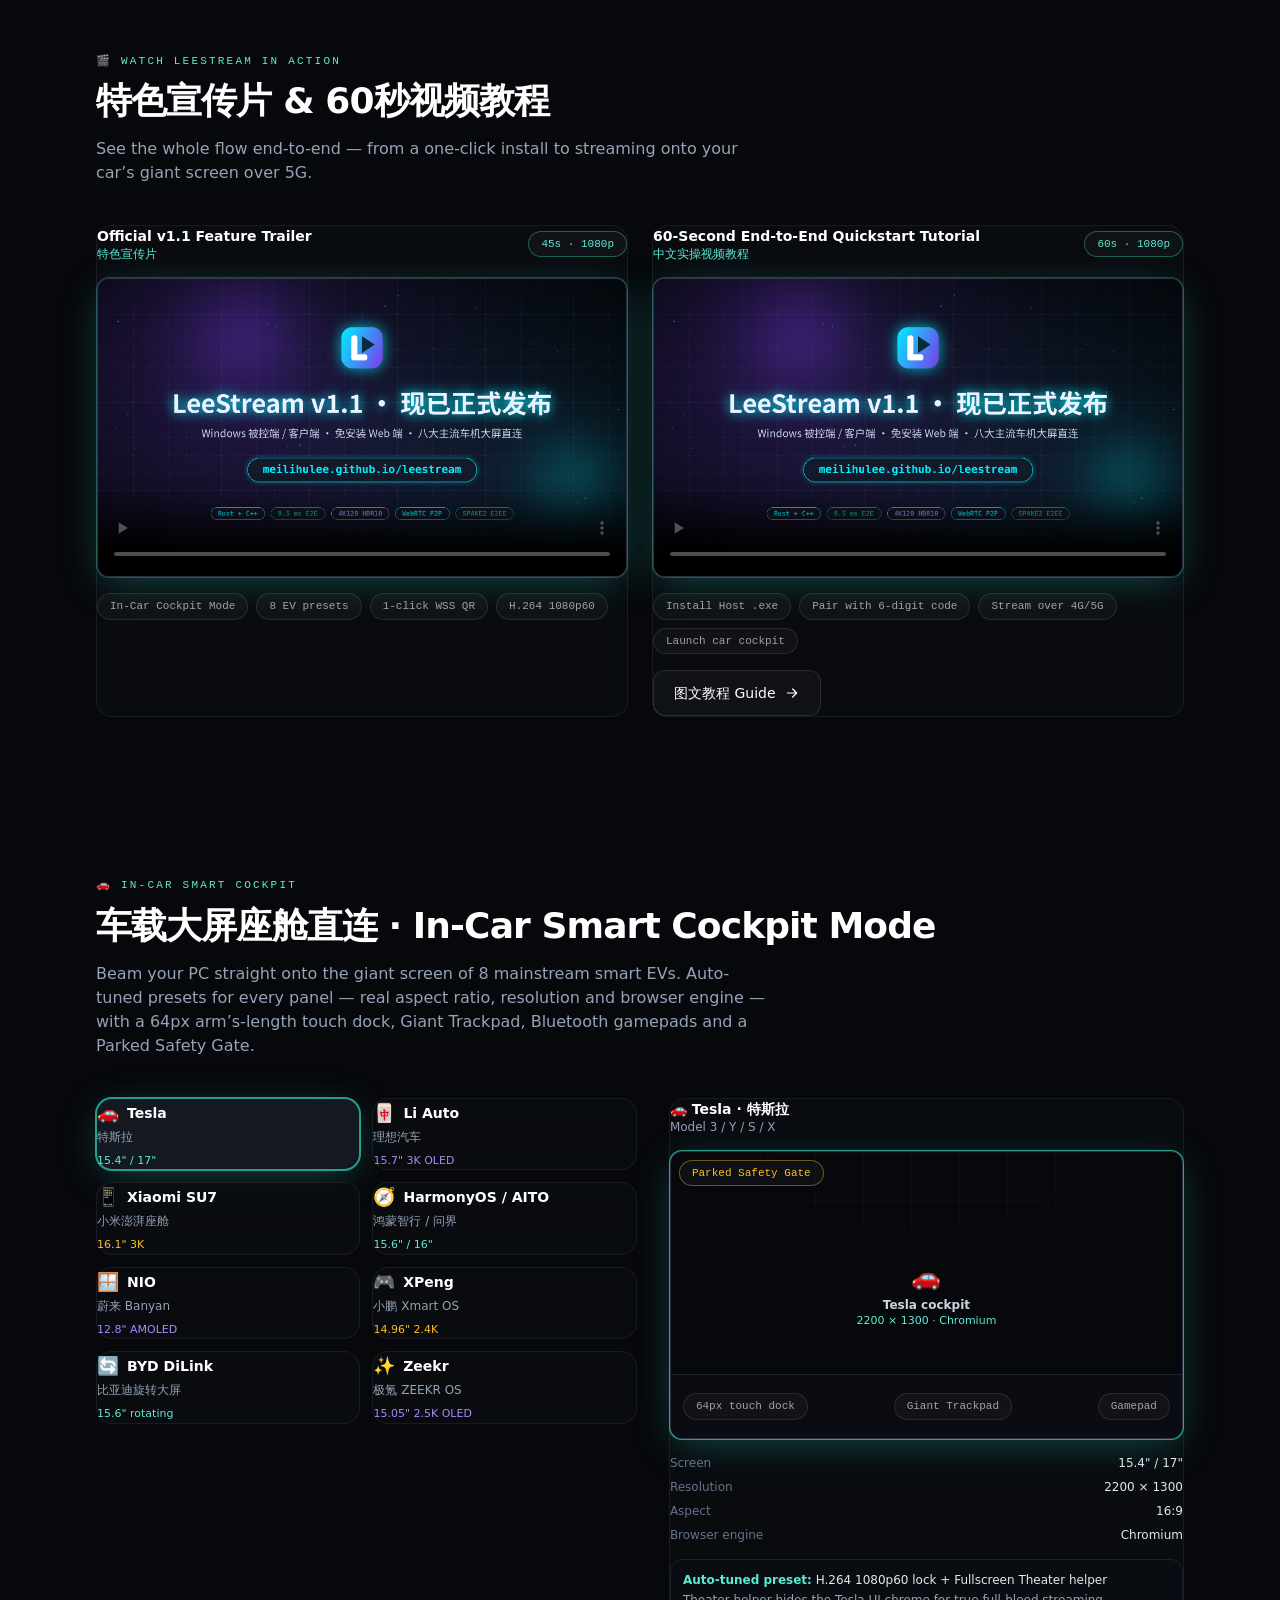
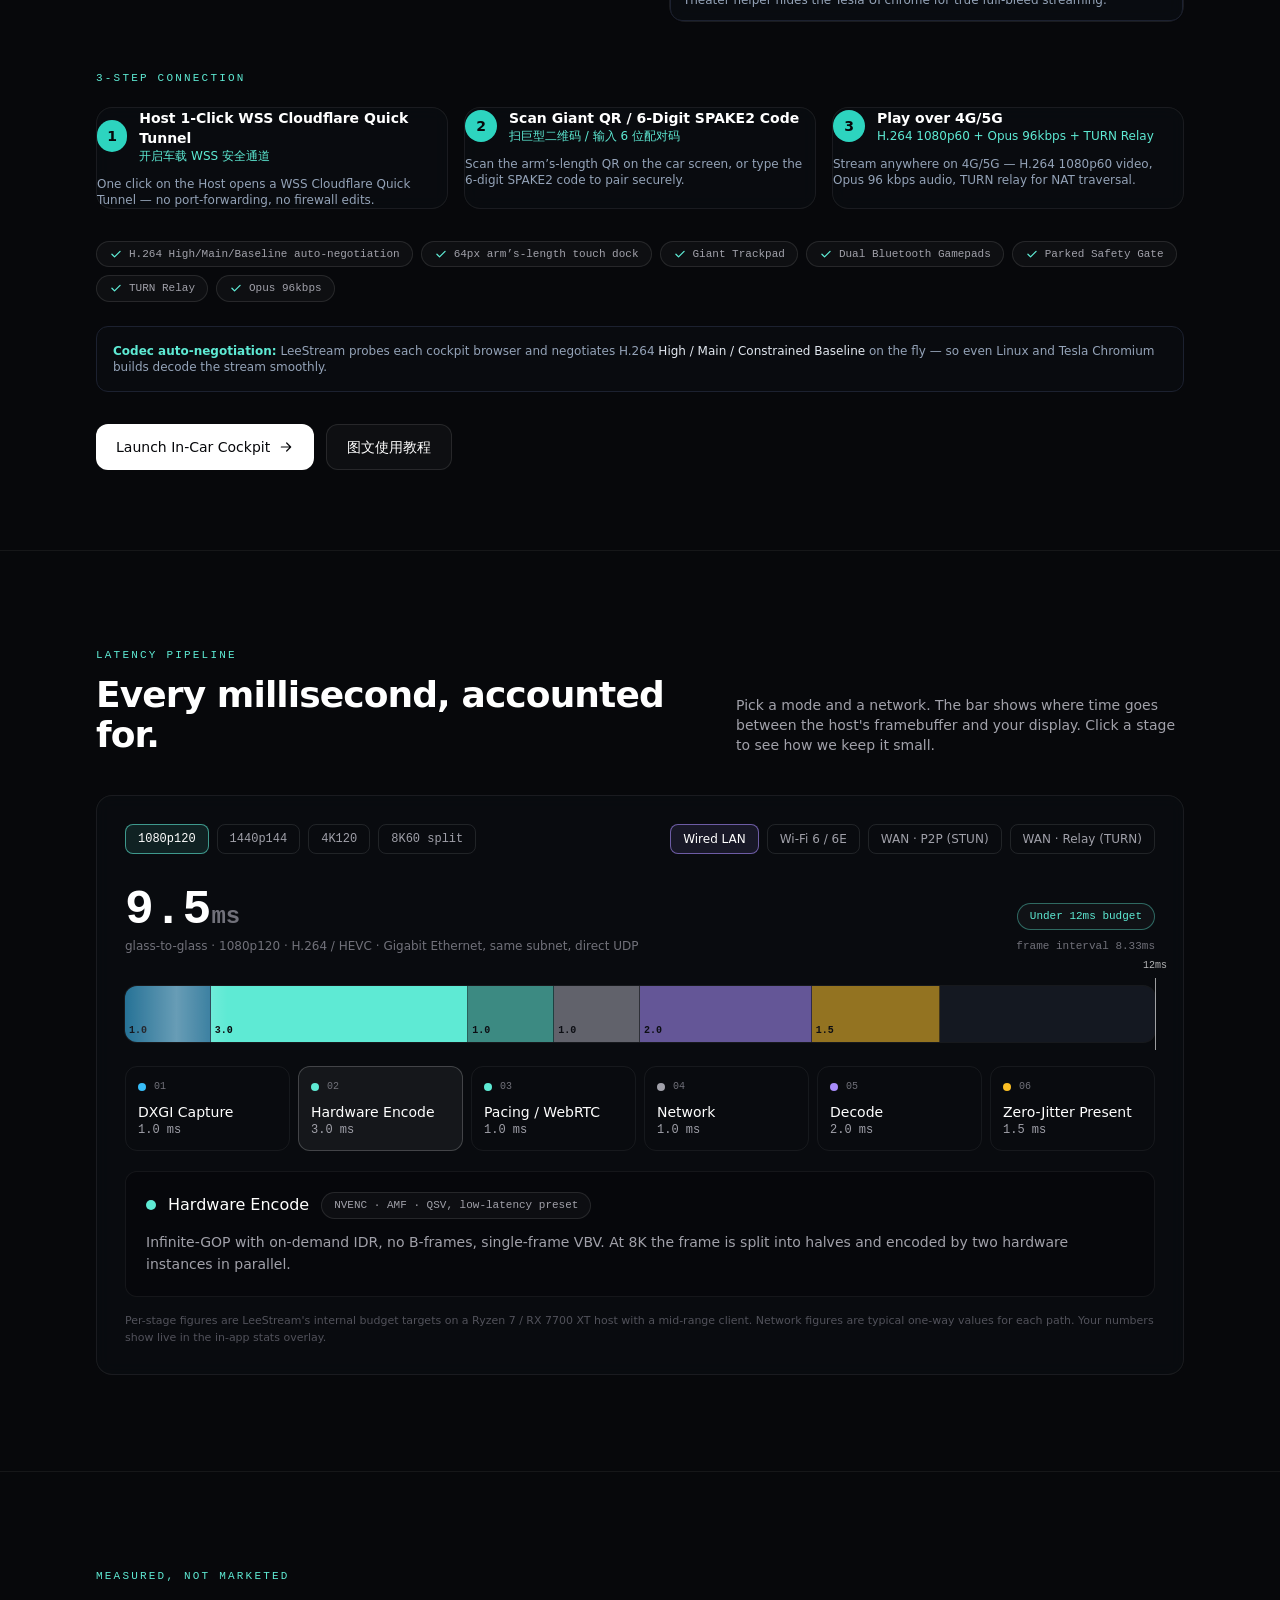
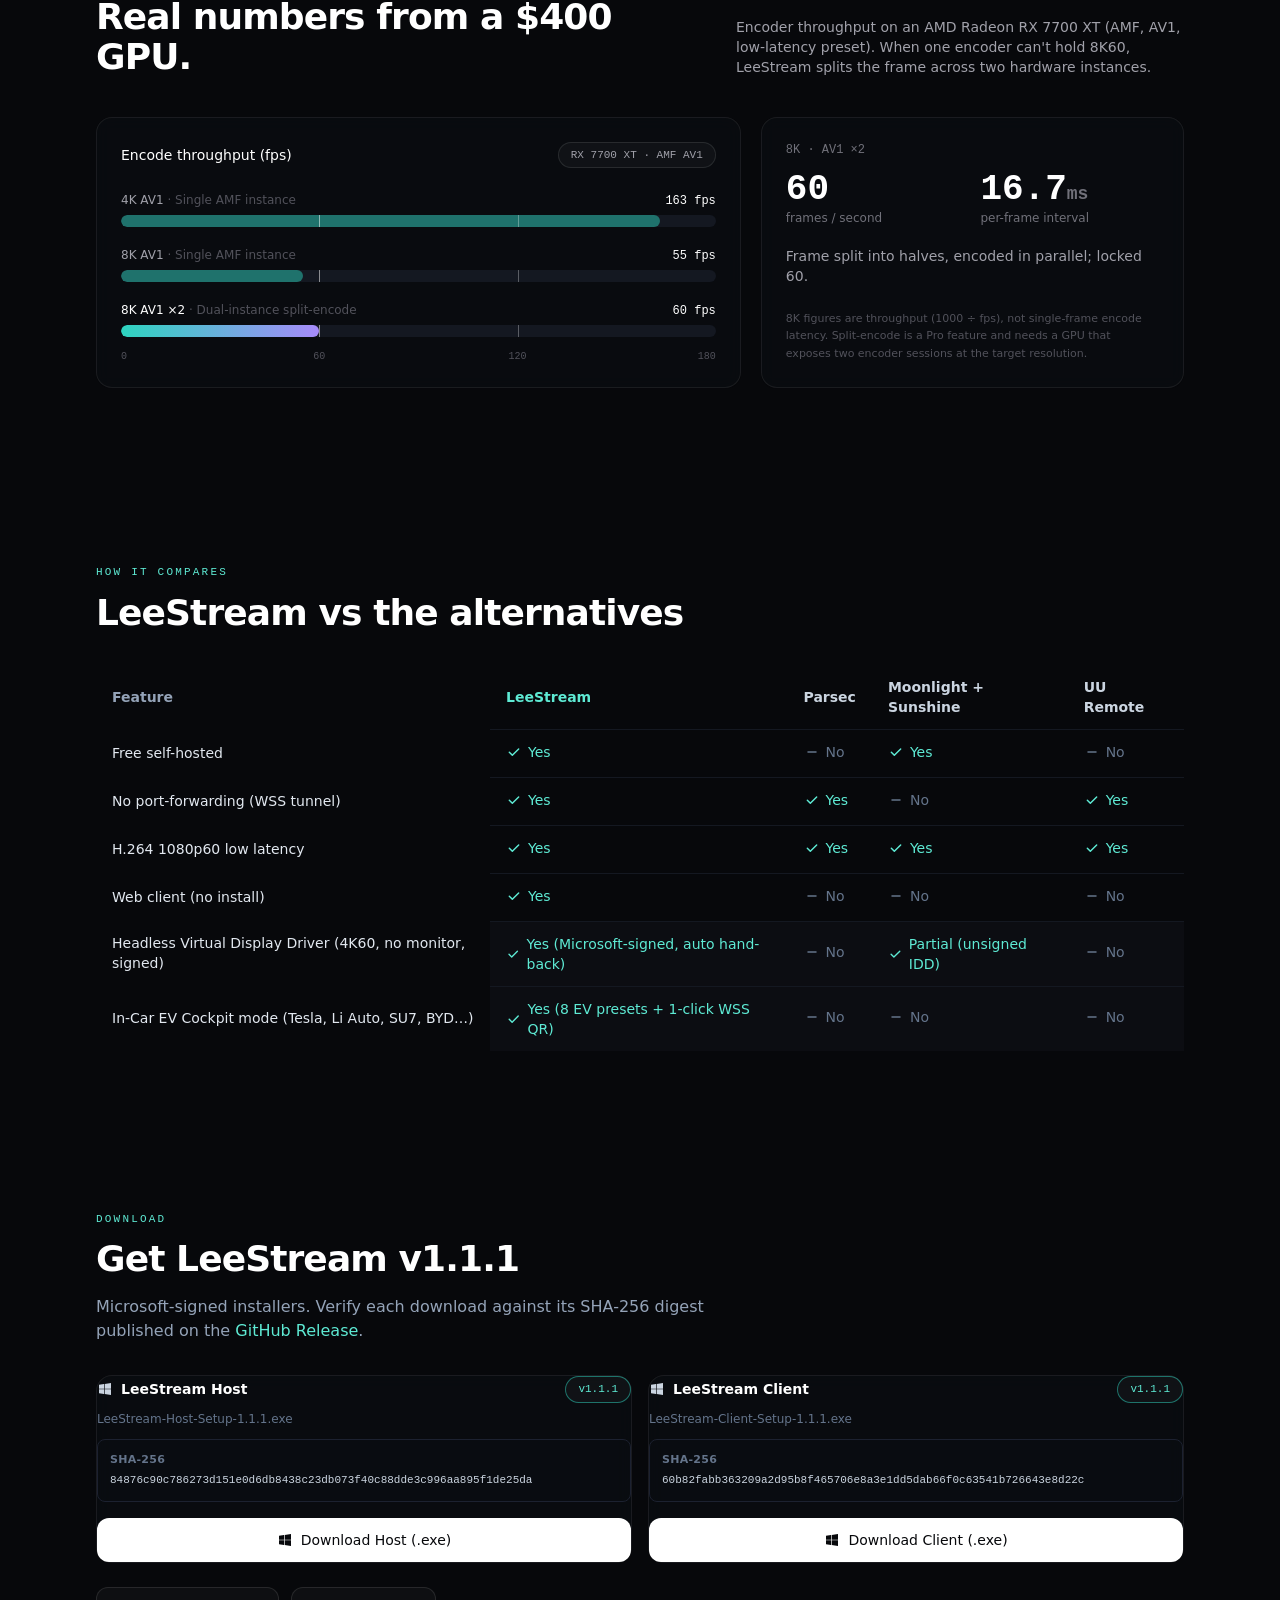
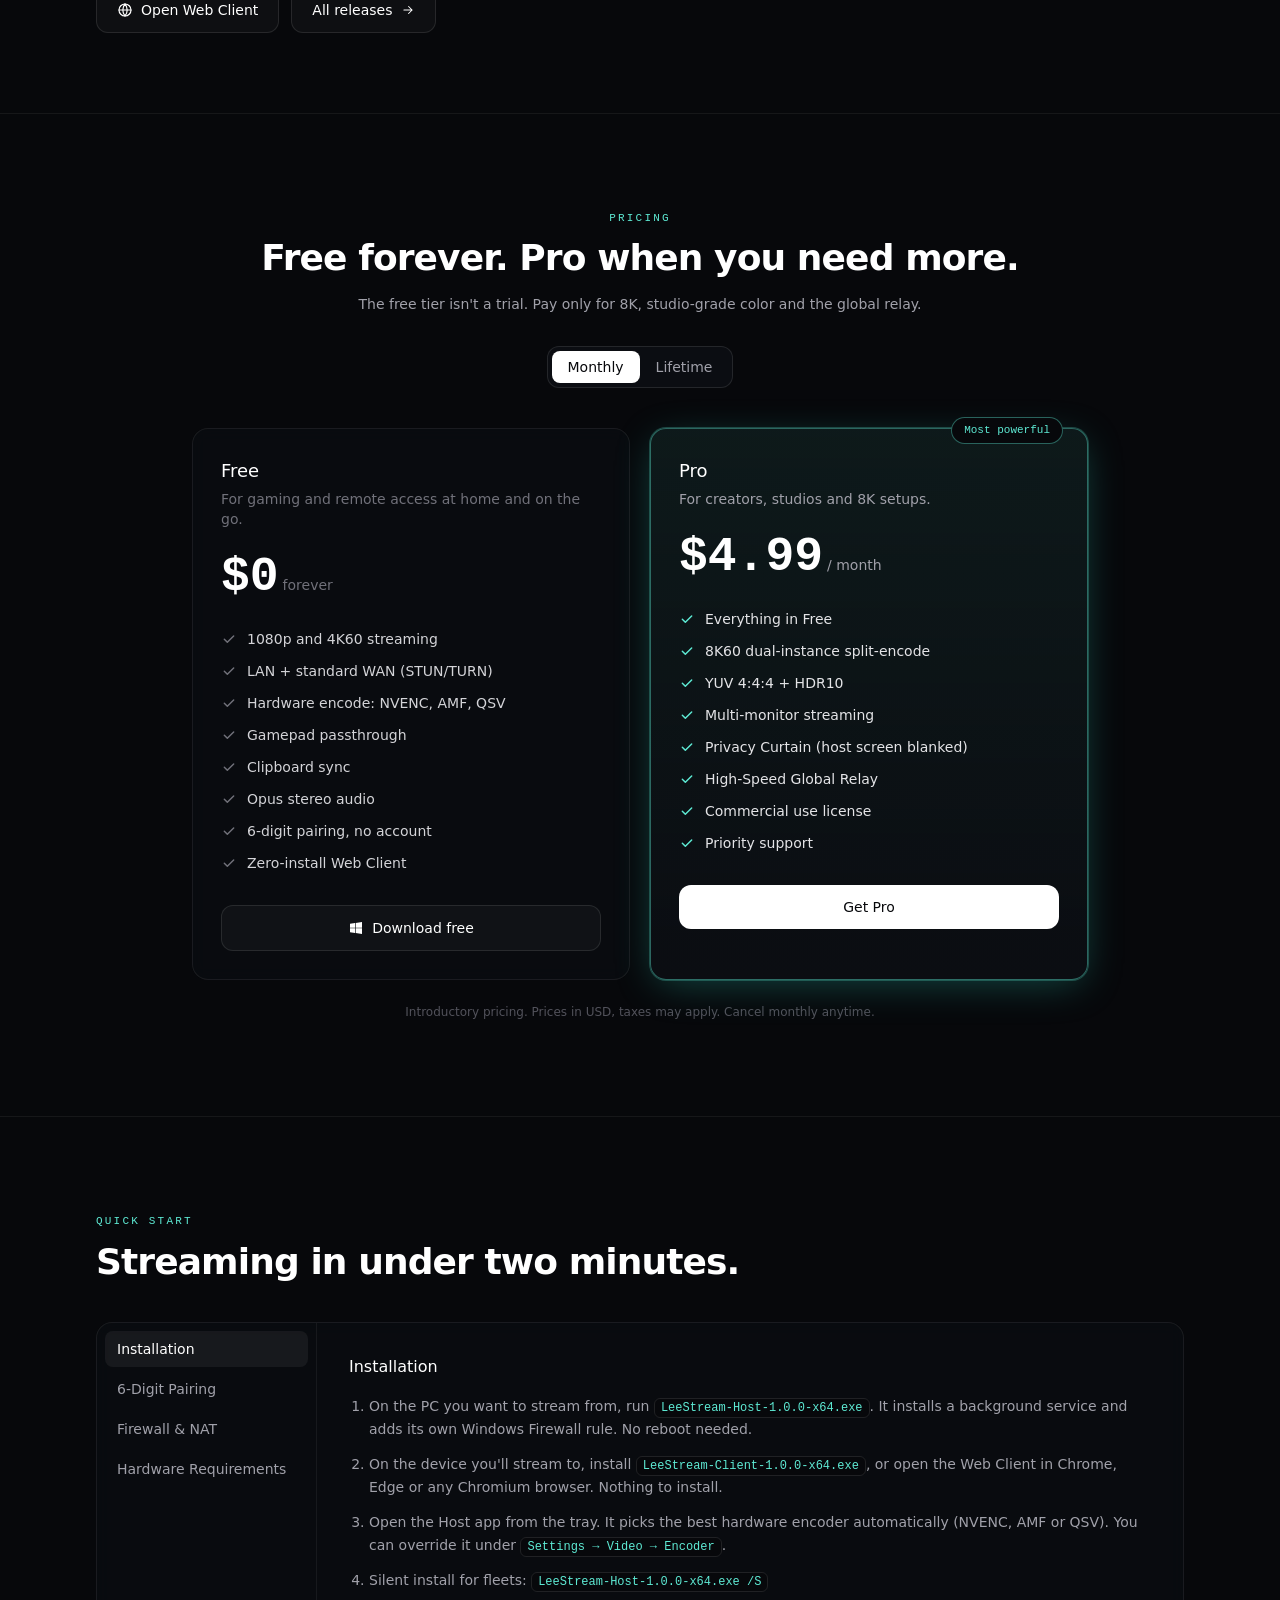
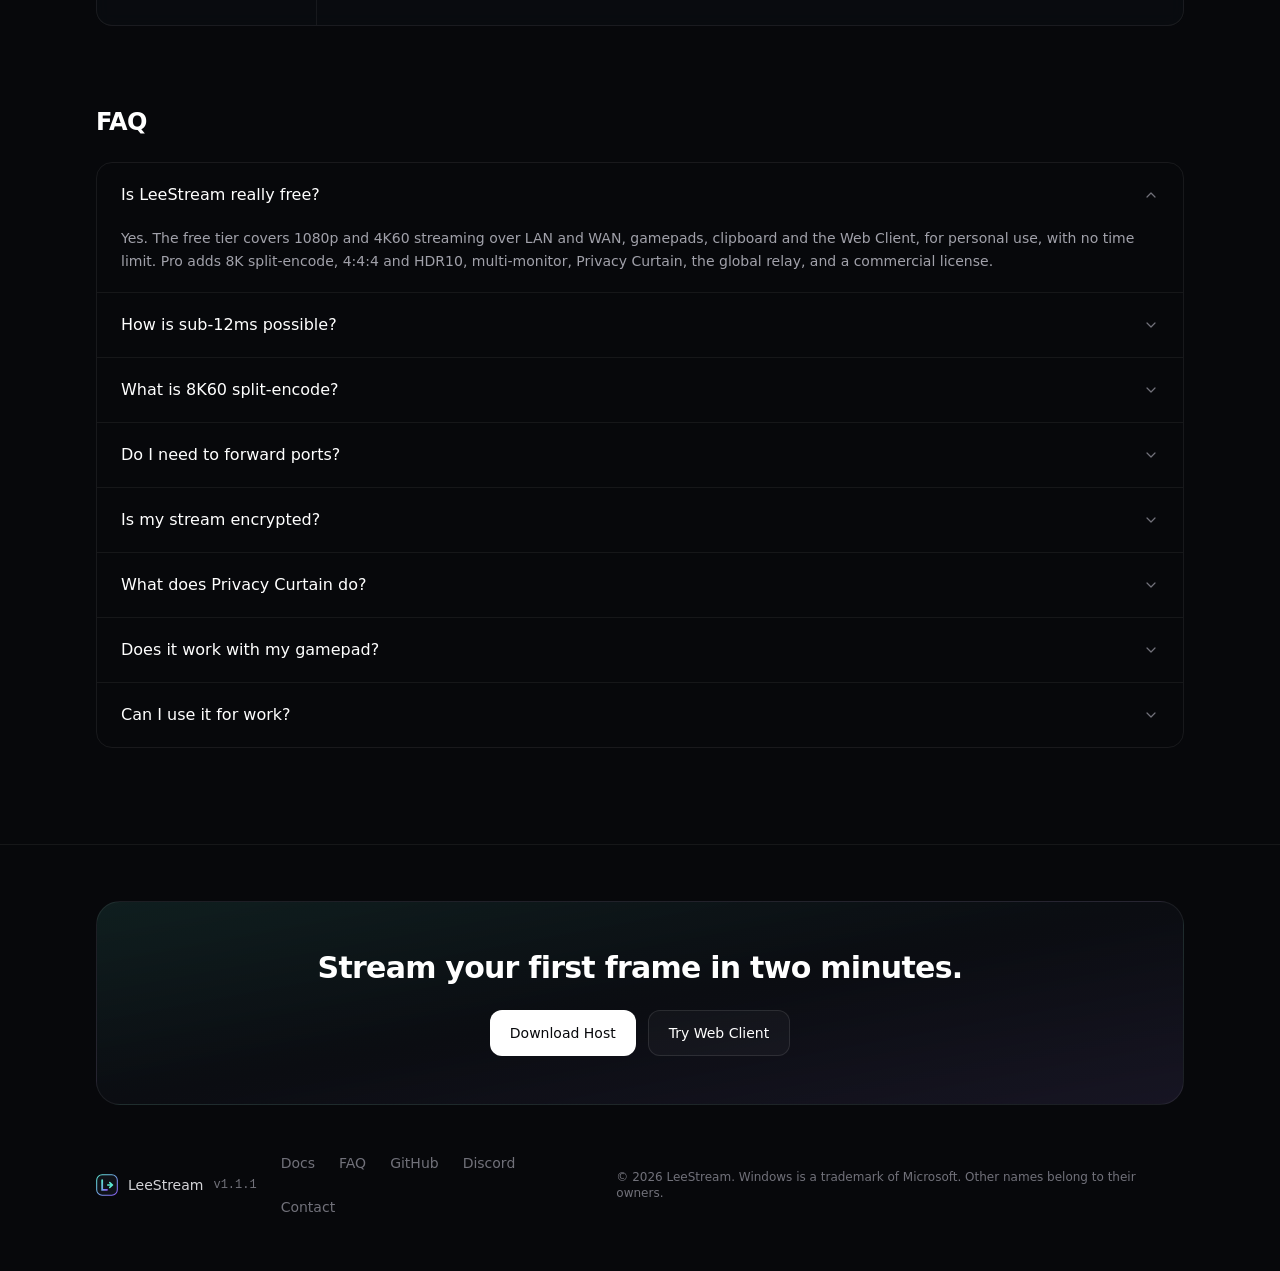
==== commit c7917425: "deploy(website): sync final v1.1.1 Host SHA-256 (84876c90c786273d151e0d6db8438c23db073f40c88dde3c996" ====
--- a/index.html
+++ b/index.html
@@ -62,7 +62,7 @@
       ]
     }
     </script>
-    <script type="module" crossorigin src="/assets/index-D-BnWCmX.js"></script>
+    <script type="module" crossorigin src="/assets/index-DVji0zjy.js"></script>
     <link rel="stylesheet" crossorigin href="/assets/index-Bm7NptcG.css">
   </head>
   <body>
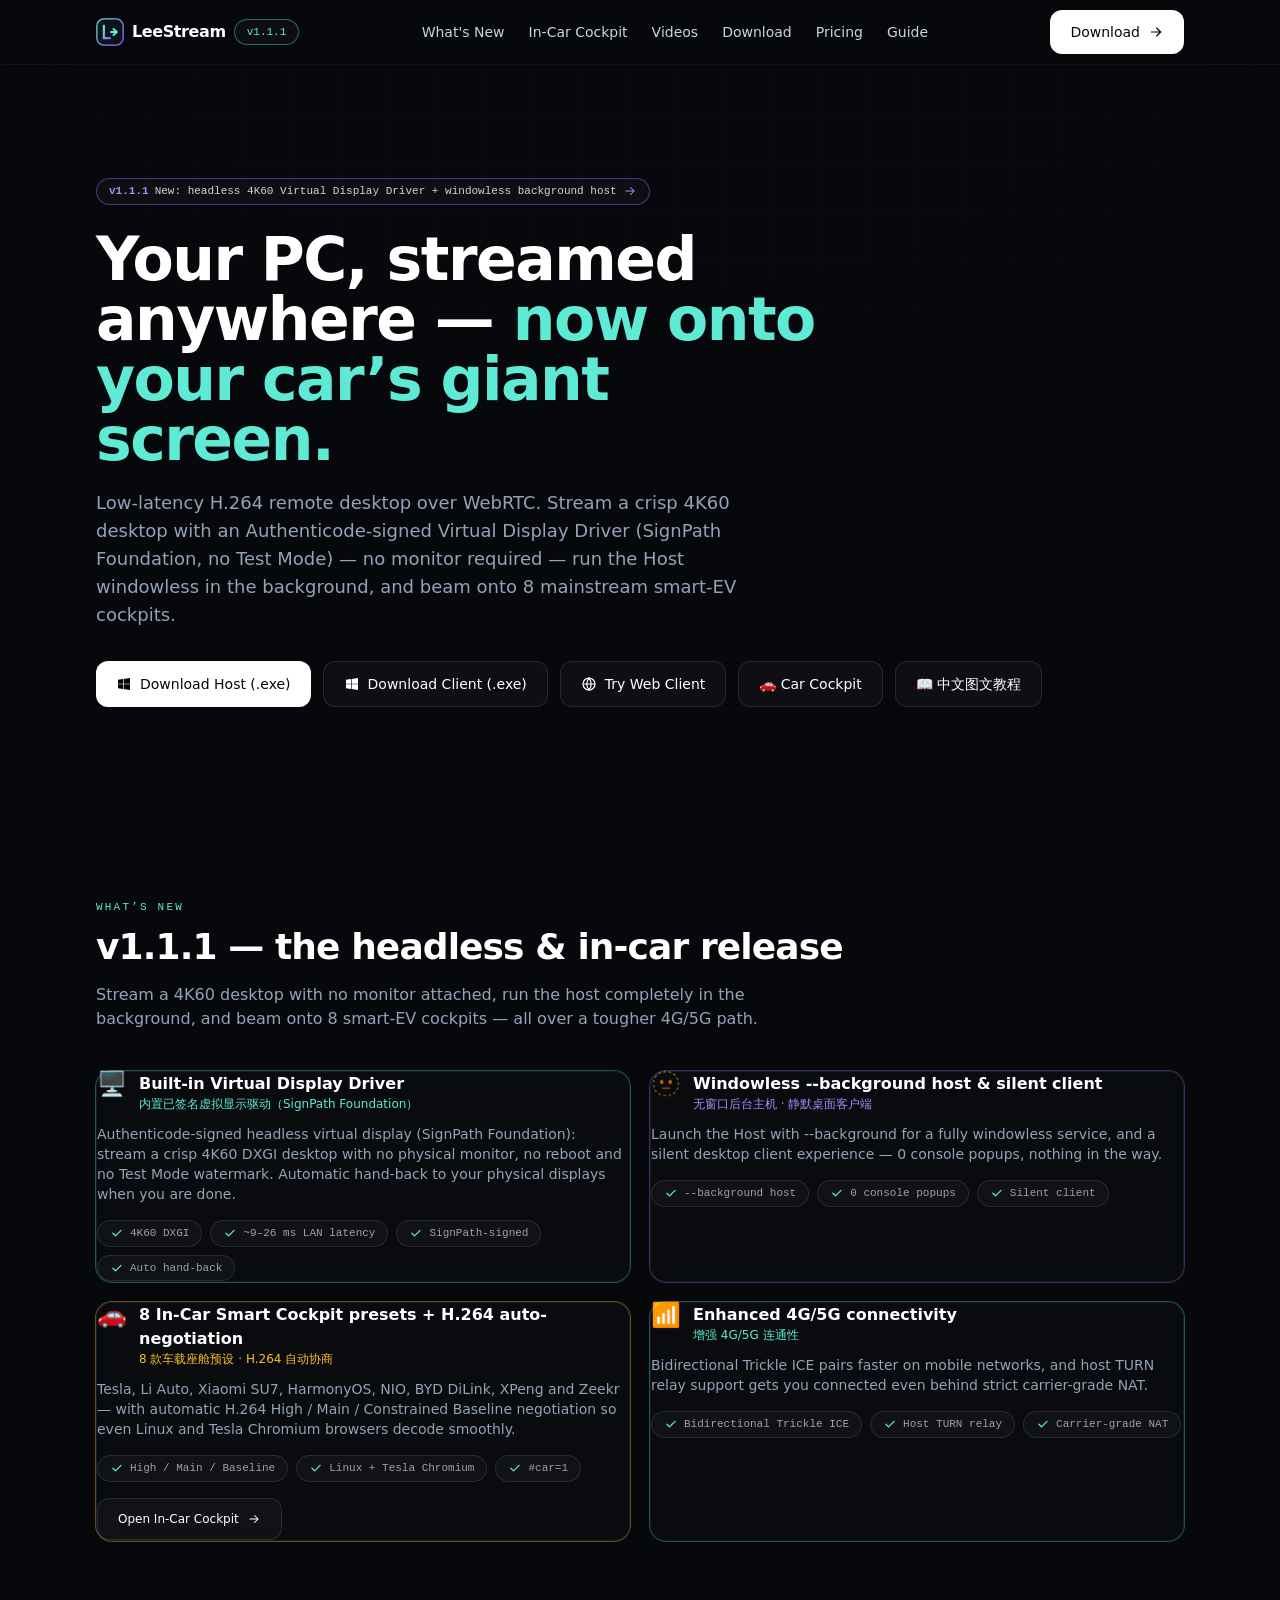
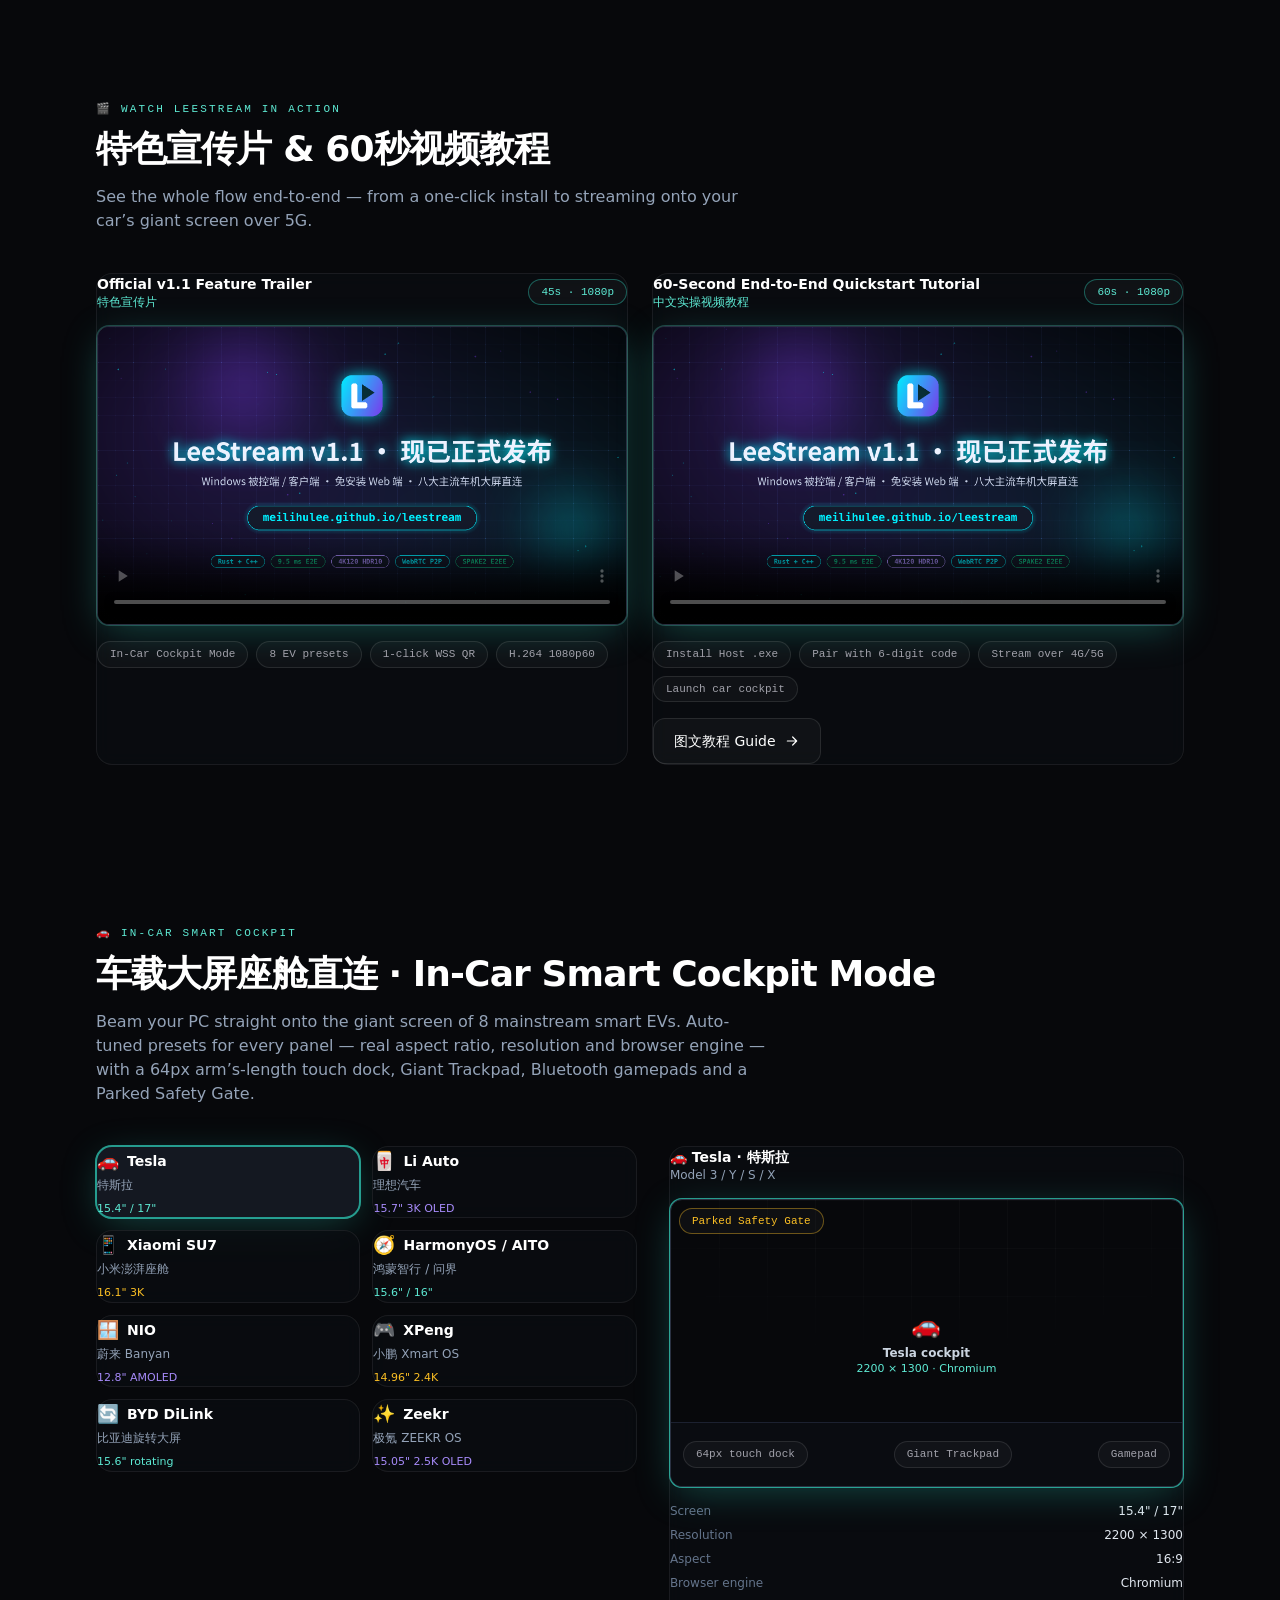
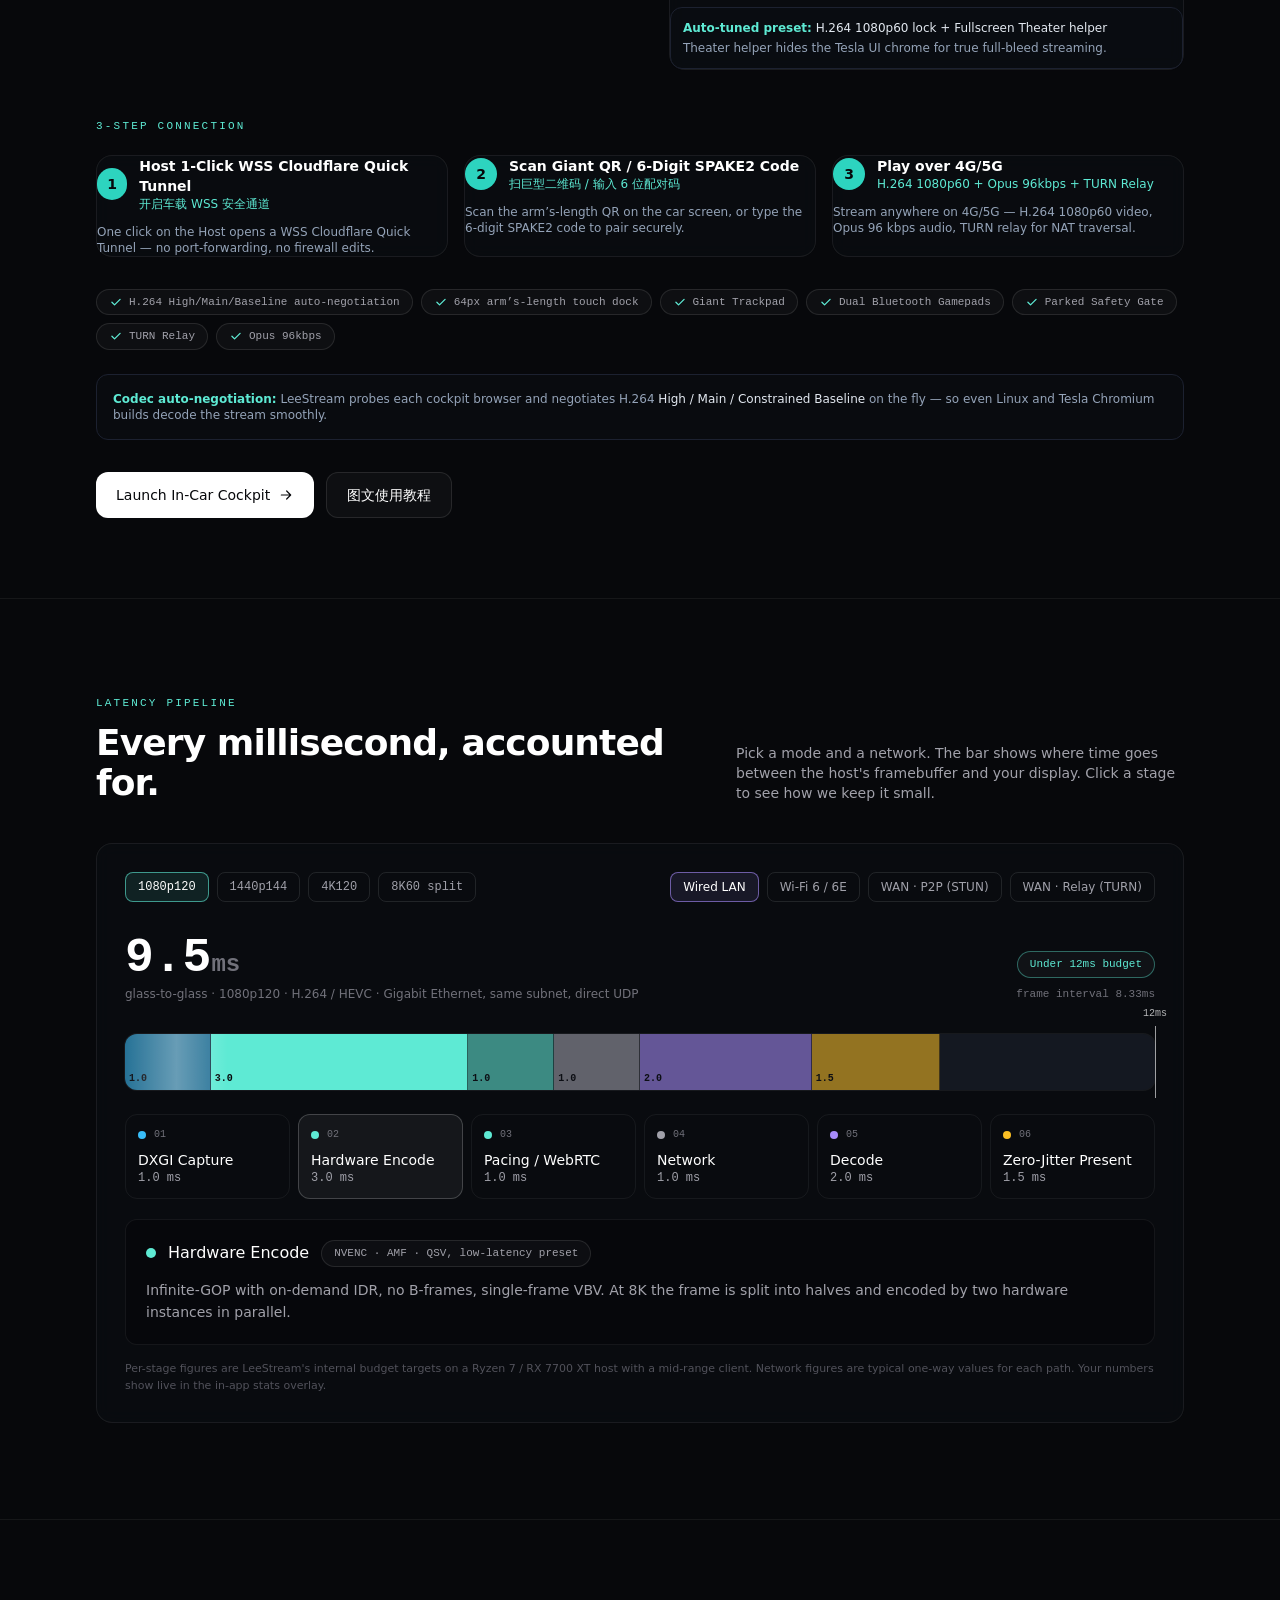
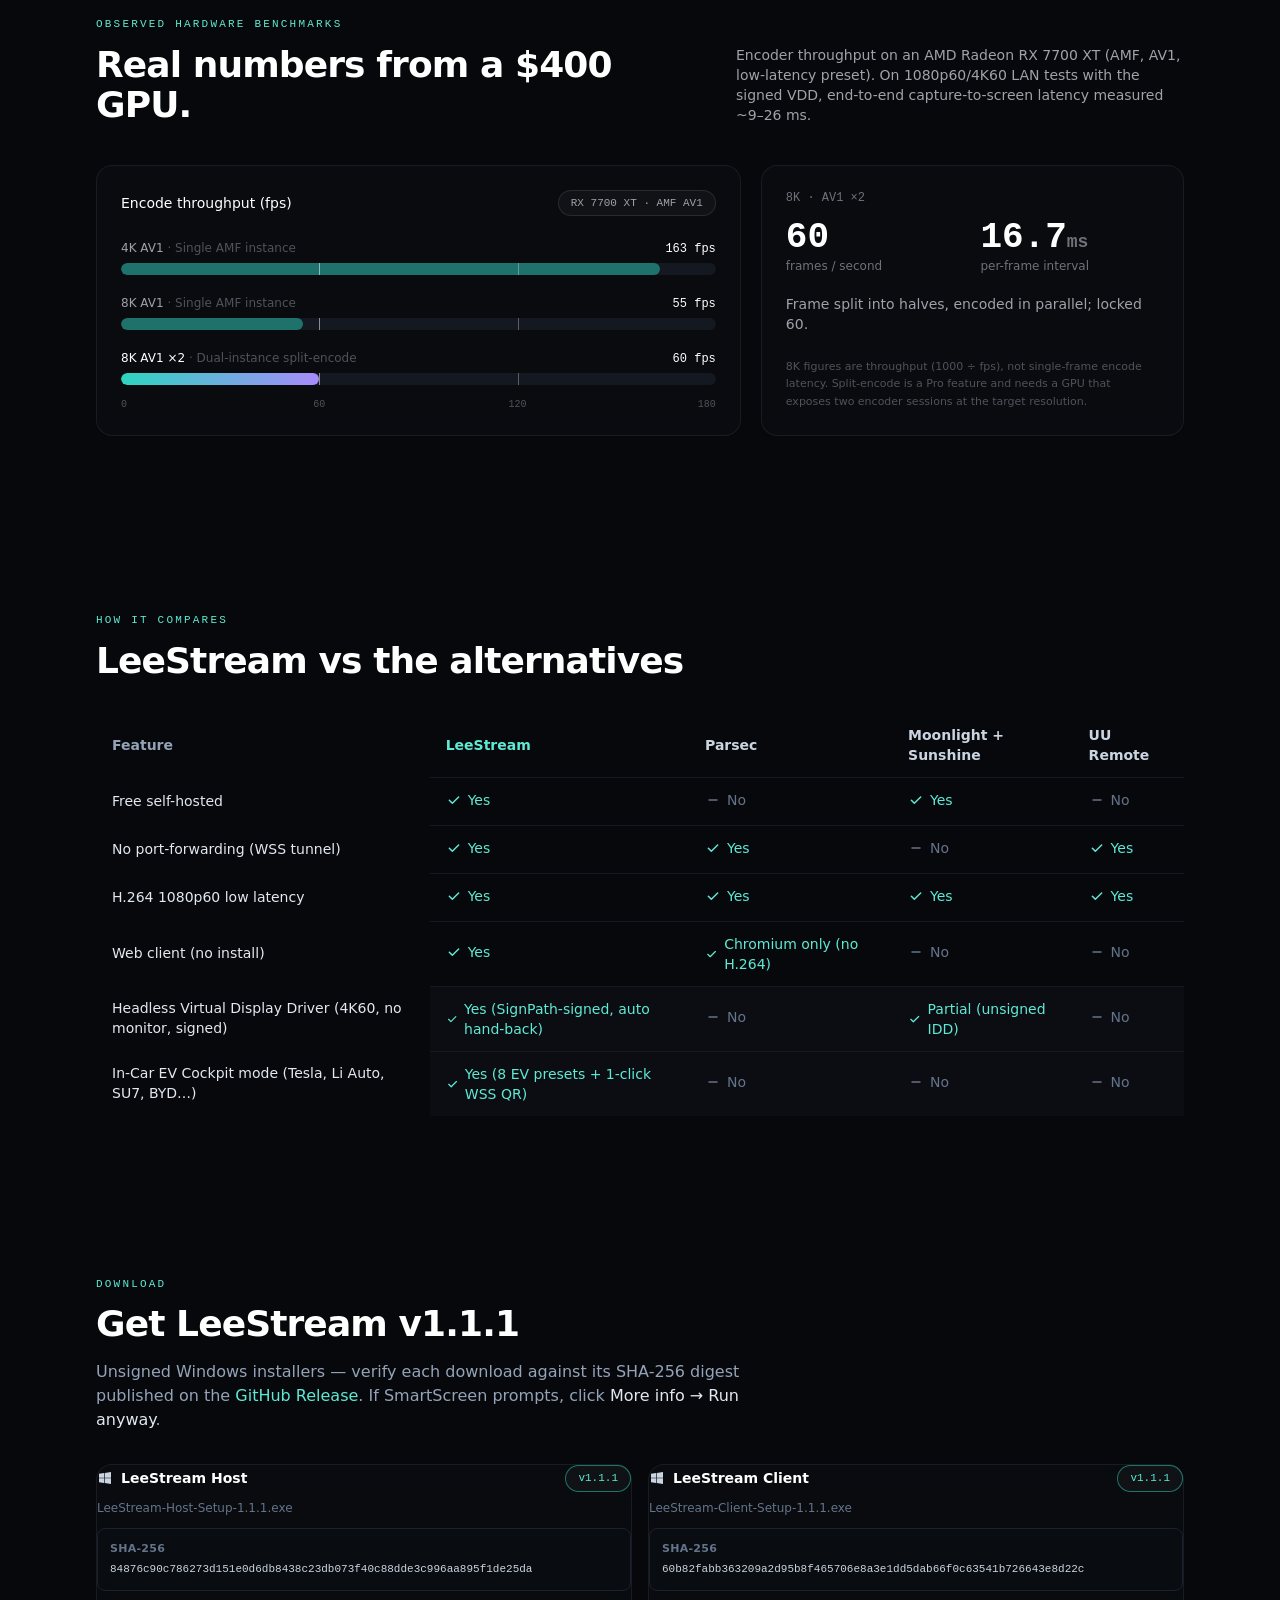
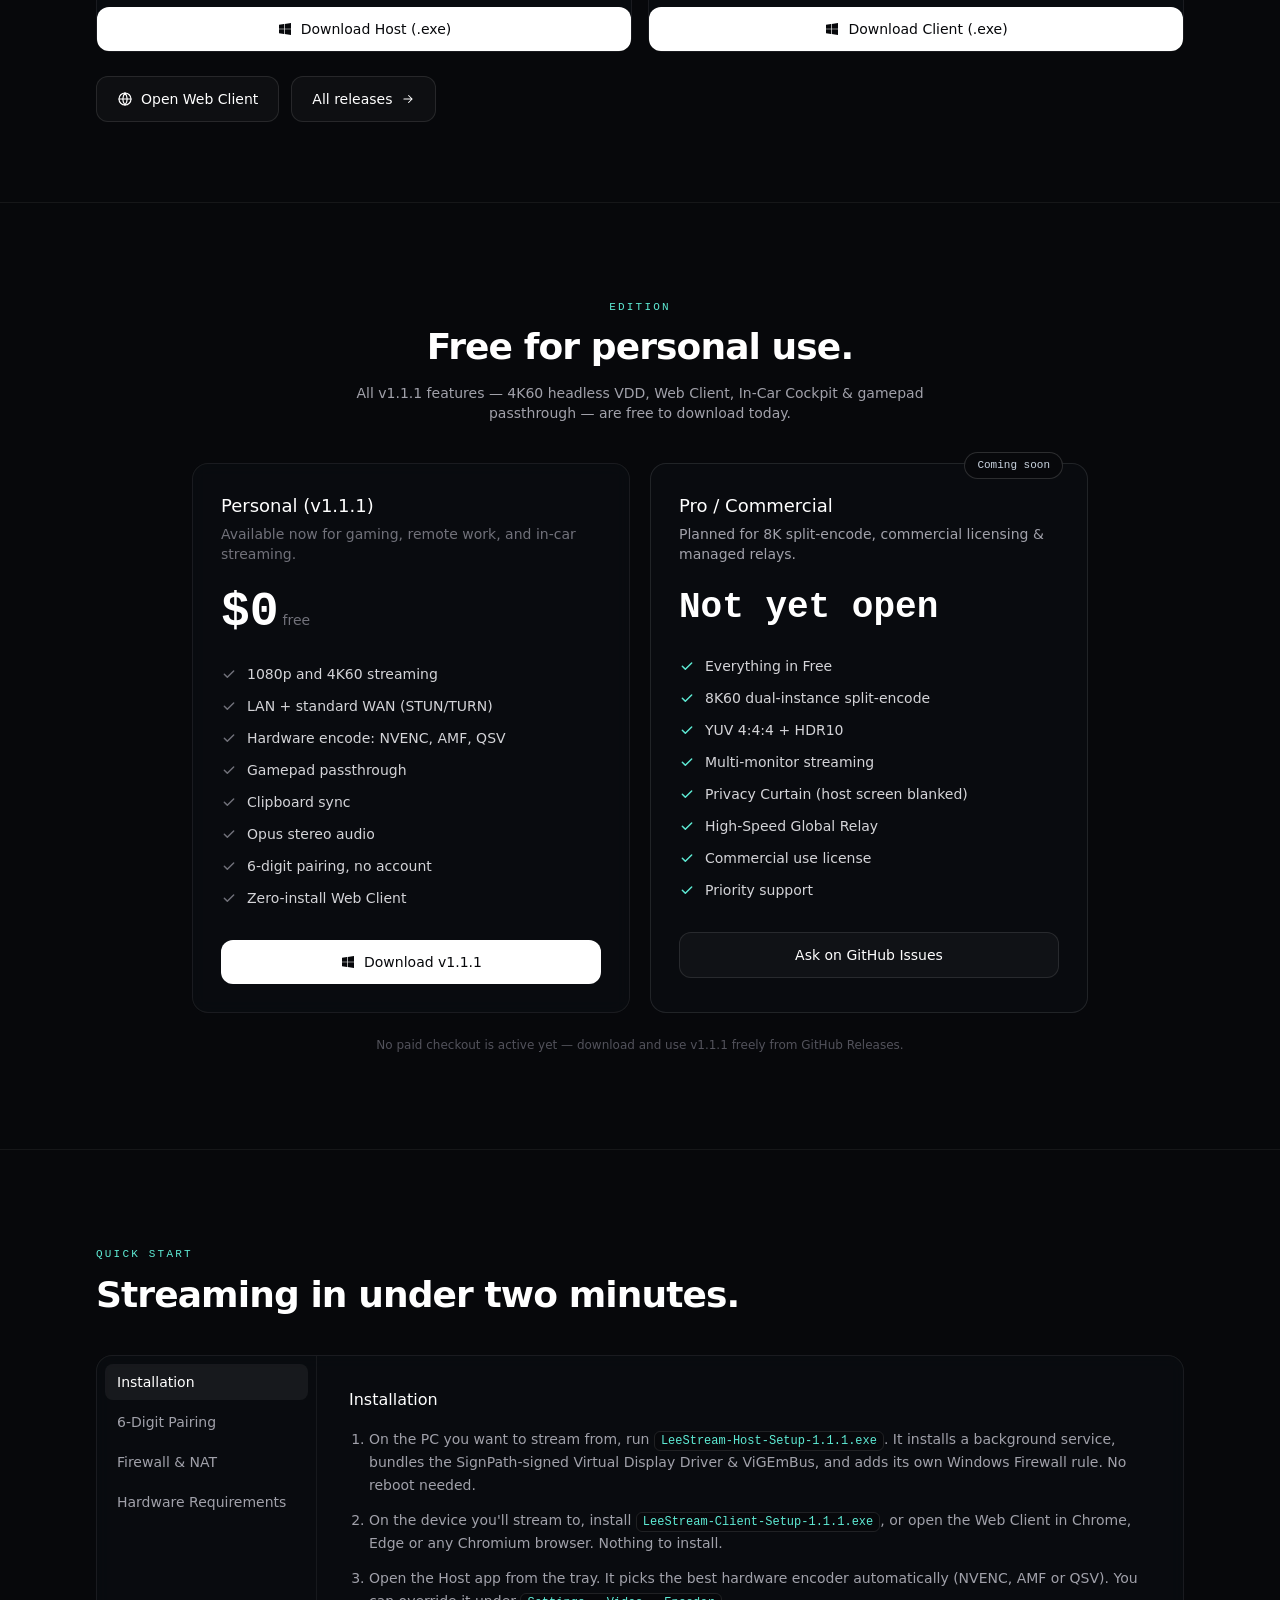
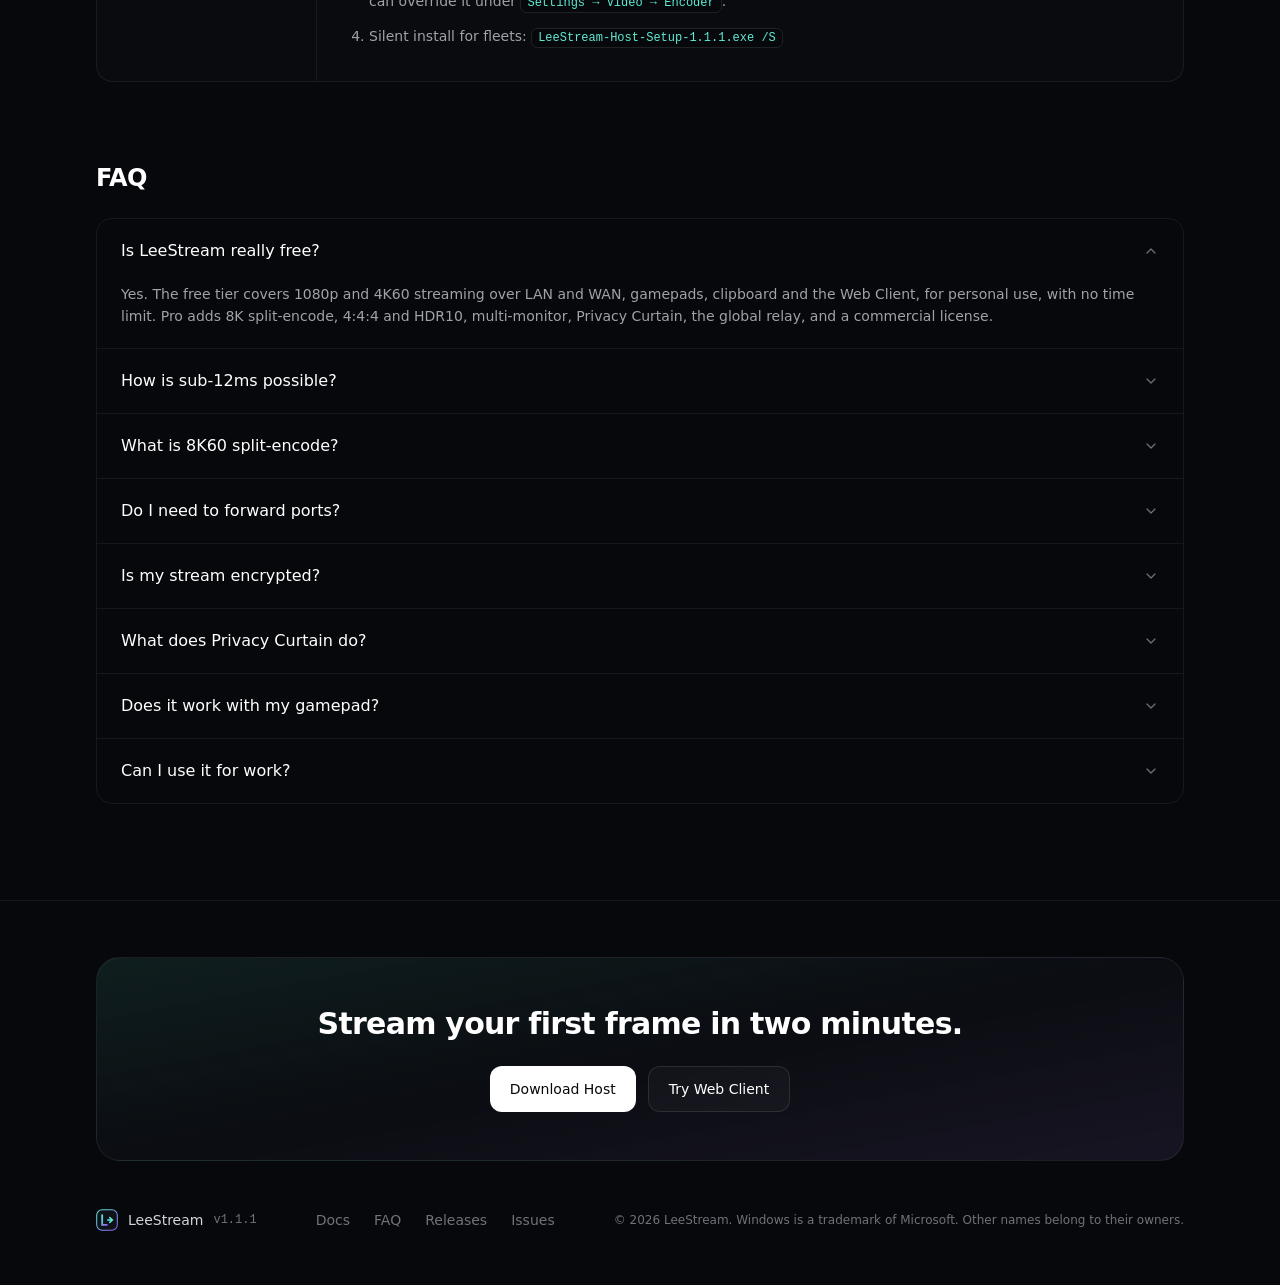
==== commit 60055cb3: "deploy(website): fix signature, benchmark, docs filename, and pricing/contact accuracy" ====
--- a/index.html
+++ b/index.html
@@ -9,18 +9,18 @@
     <meta name="robots" content="index, follow, max-image-preview:large" />
     <meta name="theme-color" content="#07080b" />
     <meta name="color-scheme" content="dark" />
-    <link rel="canonical" href="https://leestream.pages.dev/" />
-    <link rel="icon" type="image/svg+xml" href="/favicon.svg" />
-    <link rel="apple-touch-icon" href="/apple-touch-icon.png" />
-    <link rel="manifest" href="/site.webmanifest" />
+    <link rel="canonical" href="https://meilihulee.github.io/leestream/" />
+    <link rel="icon" type="image/svg+xml" href="./favicon.svg" />
+    <link rel="apple-touch-icon" href="./apple-touch-icon.png" />
+    <link rel="manifest" href="./site.webmanifest" />
 
     <!-- OpenGraph -->
     <meta property="og:type" content="website" />
     <meta property="og:site_name" content="LeeStream" />
     <meta property="og:title" content="LeeStream: Sub-12ms LAN · 8K60 Split-Encode · Zero-Config WAN" />
     <meta property="og:description" content="Ultra-low-latency remote desktop and game streaming for Windows. 4K120, HDR10, 4:4:4, hardware encode on NVIDIA, AMD and Intel, and a zero-install Web Client. Free forever." />
-    <meta property="og:url" content="https://leestream.pages.dev/" />
-    <meta property="og:image" content="https://leestream.pages.dev/og-image.png" />
+    <meta property="og:url" content="https://meilihulee.github.io/leestream/" />
+    <meta property="og:image" content="https://meilihulee.github.io/leestream/og-image.png" />
     <meta property="og:image:width" content="1200" />
     <meta property="og:image:height" content="630" />
     <meta property="og:image:alt" content="LeeStream: Sub-12ms LAN, 8K60 split-encode, zero-config WAN" />
@@ -30,24 +30,22 @@
     <meta name="twitter:card" content="summary_large_image" />
     <meta name="twitter:title" content="LeeStream: Sub-12ms remote desktop & 8K60 game streaming" />
     <meta name="twitter:description" content="Rust + C++ streaming suite for Windows. 4K120, HDR10, 4:4:4, zero-config WAN, zero-install Web Client. Free forever." />
-    <meta name="twitter:image" content="https://leestream.pages.dev/og-image.png" />
+    <meta name="twitter:image" content="https://meilihulee.github.io/leestream/og-image.png" />
 
     <script type="application/ld+json">
     {
       "@context": "https://schema.org",
       "@type": "SoftwareApplication",
       "name": "LeeStream",
-      "softwareVersion": "1.0.0",
+      "softwareVersion": "1.1.1",
       "operatingSystem": "Windows 10, Windows 11",
       "applicationCategory": "UtilitiesApplication",
-      "url": "https://leestream.pages.dev/",
-      "image": "https://leestream.pages.dev/og-image.png",
+      "url": "https://meilihulee.github.io/leestream/",
+      "image": "https://meilihulee.github.io/leestream/og-image.png",
       "description": "Ultra-low-latency remote desktop and game streaming suite for Windows with 8K60 split-encode, 4K120, HDR10, 4:4:4, hardware encoding and zero-config WAN.",
-      "featureList": ["Sub-12ms LAN latency at 1080p120", "8K60 dual-instance split-encode", "4K120+", "HDR10", "YUV 4:4:4", "NVENC, AMF and QSV hardware encoding", "WebRTC with STUN/TURN", "6-digit pairing", "Gamepad passthrough", "Privacy Curtain", "Zero-install Web Client"],
+      "featureList": ["~9-26 ms LAN latency with signed VDD", "8K60 dual-instance split-encode", "4K120+", "HDR10", "YUV 4:4:4", "NVENC, AMF and QSV hardware encoding", "WebRTC with STUN/TURN", "6-digit pairing", "Gamepad passthrough", "Privacy Curtain", "Zero-install Web Client"],
       "offers": [
-        { "@type": "Offer", "name": "Free", "price": "0", "priceCurrency": "USD" },
-        { "@type": "Offer", "name": "Pro Monthly", "price": "4.99", "priceCurrency": "USD" },
-        { "@type": "Offer", "name": "Pro Lifetime", "price": "39", "priceCurrency": "USD" }
+        { "@type": "Offer", "name": "Free", "price": "0", "priceCurrency": "USD" }
       ]
     }
     </script>
@@ -62,8 +60,8 @@
       ]
     }
     </script>
-    <script type="module" crossorigin src="/assets/index-DVji0zjy.js"></script>
-    <link rel="stylesheet" crossorigin href="/assets/index-Bm7NptcG.css">
+    <script type="module" crossorigin src="./assets/index-CXH0S4Kr.js"></script>
+    <link rel="stylesheet" crossorigin href="./assets/index-UmwaXqQr.css">
   </head>
   <body>
     <div id="root"></div>
--- a/assets/index-UmwaXqQr.css
+++ b/assets/index-UmwaXqQr.css
@@ -0,0 +1 @@
+*,:before,:after{--tw-border-spacing-x: 0;--tw-border-spacing-y: 0;--tw-translate-x: 0;--tw-translate-y: 0;--tw-rotate: 0;--tw-skew-x: 0;--tw-skew-y: 0;--tw-scale-x: 1;--tw-scale-y: 1;--tw-pan-x: ;--tw-pan-y: ;--tw-pinch-zoom: ;--tw-scroll-snap-strictness: proximity;--tw-gradient-from-position: ;--tw-gradient-via-position: ;--tw-gradient-to-position: ;--tw-ordinal: ;--tw-slashed-zero: ;--tw-numeric-figure: ;--tw-numeric-spacing: ;--tw-numeric-fraction: ;--tw-ring-inset: ;--tw-ring-offset-width: 0px;--tw-ring-offset-color: #fff;--tw-ring-color: rgb(59 130 246 / .5);--tw-ring-offset-shadow: 0 0 #0000;--tw-ring-shadow: 0 0 #0000;--tw-shadow: 0 0 #0000;--tw-shadow-colored: 0 0 #0000;--tw-blur: ;--tw-brightness: ;--tw-contrast: ;--tw-grayscale: ;--tw-hue-rotate: ;--tw-invert: ;--tw-saturate: ;--tw-sepia: ;--tw-drop-shadow: ;--tw-backdrop-blur: ;--tw-backdrop-brightness: ;--tw-backdrop-contrast: ;--tw-backdrop-grayscale: ;--tw-backdrop-hue-rotate: ;--tw-backdrop-invert: ;--tw-backdrop-opacity: ;--tw-backdrop-saturate: ;--tw-backdrop-sepia: ;--tw-contain-size: ;--tw-contain-layout: ;--tw-contain-paint: ;--tw-contain-style: }::backdrop{--tw-border-spacing-x: 0;--tw-border-spacing-y: 0;--tw-translate-x: 0;--tw-translate-y: 0;--tw-rotate: 0;--tw-skew-x: 0;--tw-skew-y: 0;--tw-scale-x: 1;--tw-scale-y: 1;--tw-pan-x: ;--tw-pan-y: ;--tw-pinch-zoom: ;--tw-scroll-snap-strictness: proximity;--tw-gradient-from-position: ;--tw-gradient-via-position: ;--tw-gradient-to-position: ;--tw-ordinal: ;--tw-slashed-zero: ;--tw-numeric-figure: ;--tw-numeric-spacing: ;--tw-numeric-fraction: ;--tw-ring-inset: ;--tw-ring-offset-width: 0px;--tw-ring-offset-color: #fff;--tw-ring-color: rgb(59 130 246 / .5);--tw-ring-offset-shadow: 0 0 #0000;--tw-ring-shadow: 0 0 #0000;--tw-shadow: 0 0 #0000;--tw-shadow-colored: 0 0 #0000;--tw-blur: ;--tw-brightness: ;--tw-contrast: ;--tw-grayscale: ;--tw-hue-rotate: ;--tw-invert: ;--tw-saturate: ;--tw-sepia: ;--tw-drop-shadow: ;--tw-backdrop-blur: ;--tw-backdrop-brightness: ;--tw-backdrop-contrast: ;--tw-backdrop-grayscale: ;--tw-backdrop-hue-rotate: ;--tw-backdrop-invert: ;--tw-backdrop-opacity: ;--tw-backdrop-saturate: ;--tw-backdrop-sepia: ;--tw-contain-size: ;--tw-contain-layout: ;--tw-contain-paint: ;--tw-contain-style: }*,:before,:after{box-sizing:border-box;border-width:0;border-style:solid;border-color:#e5e7eb}:before,:after{--tw-content: ""}html,:host{line-height:1.5;-webkit-text-size-adjust:100%;-moz-tab-size:4;-o-tab-size:4;tab-size:4;font-family:Inter,ui-sans-serif,system-ui,-apple-system,Segoe UI,Roboto,sans-serif;font-feature-settings:normal;font-variation-settings:normal;-webkit-tap-highlight-color:transparent}body{margin:0;line-height:inherit}hr{height:0;color:inherit;border-top-width:1px}abbr:where([title]){-webkit-text-decoration:underline dotted;text-decoration:underline dotted}h1,h2,h3,h4,h5,h6{font-size:inherit;font-weight:inherit}a{color:inherit;text-decoration:inherit}b,strong{font-weight:bolder}code,kbd,samp,pre{font-family:JetBrains Mono,ui-monospace,SFMono-Regular,Menlo,Consolas,monospace;font-feature-settings:normal;font-variation-settings:normal;font-size:1em}small{font-size:80%}sub,sup{font-size:75%;line-height:0;position:relative;vertical-align:baseline}sub{bottom:-.25em}sup{top:-.5em}table{text-indent:0;border-color:inherit;border-collapse:collapse}button,input,optgroup,select,textarea{font-family:inherit;font-feature-settings:inherit;font-variation-settings:inherit;font-size:100%;font-weight:inherit;line-height:inherit;letter-spacing:inherit;color:inherit;margin:0;padding:0}button,select{text-transform:none}button,input:where([type=button]),input:where([type=reset]),input:where([type=submit]){-webkit-appearance:button;background-color:transparent;background-image:none}:-moz-focusring{outline:auto}:-moz-ui-invalid{box-shadow:none}progress{vertical-align:baseline}::-webkit-inner-spin-button,::-webkit-outer-spin-button{height:auto}[type=search]{-webkit-appearance:textfield;outline-offset:-2px}::-webkit-search-decoration{-webkit-appearance:none}::-webkit-file-upload-button{-webkit-appearance:button;font:inherit}summary{display:list-item}blockquote,dl,dd,h1,h2,h3,h4,h5,h6,hr,figure,p,pre{margin:0}fieldset{margin:0;padding:0}legend{padding:0}ol,ul,menu{list-style:none;margin:0;padding:0}dialog{padding:0}textarea{resize:vertical}input::-moz-placeholder,textarea::-moz-placeholder{opacity:1;color:#9ca3af}input::placeholder,textarea::placeholder{opacity:1;color:#9ca3af}button,[role=button]{cursor:pointer}:disabled{cursor:default}img,svg,video,canvas,audio,iframe,embed,object{display:block;vertical-align:middle}img,video{max-width:100%;height:auto}[hidden]:where(:not([hidden=until-found])){display:none}html{scroll-behavior:smooth;-webkit-font-smoothing:antialiased}body{--tw-bg-opacity: 1;background-color:rgb(7 8 11 / var(--tw-bg-opacity, 1));font-family:Inter,ui-sans-serif,system-ui,-apple-system,Segoe UI,Roboto,sans-serif;--tw-text-opacity: 1;color:rgb(212 212 216 / var(--tw-text-opacity, 1))}::-moz-selection{background:#5eead440;color:#fff}::selection{background:#5eead440;color:#fff}:focus-visible{outline:2px solid #5eead4;outline-offset:2px;border-radius:6px}.container-x{margin-left:auto;margin-right:auto;width:100%;max-width:72rem;padding-left:1.25rem;padding-right:1.25rem}@media(min-width:640px){.container-x{padding-left:2rem;padding-right:2rem}}.eyebrow{font-family:JetBrains Mono,ui-monospace,SFMono-Regular,Menlo,Consolas,monospace;font-size:11px;text-transform:uppercase;letter-spacing:.2em;--tw-text-opacity: 1;color:rgb(94 234 212 / var(--tw-text-opacity, 1))}.h2{font-size:1.875rem;line-height:2.25rem;font-weight:600;letter-spacing:-.025em;--tw-text-opacity: 1;color:rgb(255 255 255 / var(--tw-text-opacity, 1))}@media(min-width:640px){.h2{font-size:2.25rem;line-height:2.5rem}}.card{border-radius:1rem;border-width:1px;border-color:#ffffff12;background-color:#0b0d12b3;--tw-backdrop-blur: blur(8px);backdrop-filter:var(--tw-backdrop-blur) var(--tw-backdrop-brightness) var(--tw-backdrop-contrast) var(--tw-backdrop-grayscale) var(--tw-backdrop-hue-rotate) var(--tw-backdrop-invert) var(--tw-backdrop-opacity) var(--tw-backdrop-saturate) var(--tw-backdrop-sepia)}.btn{display:inline-flex;align-items:center;justify-content:center;gap:.5rem;border-radius:.75rem;padding:.75rem 1.25rem;font-size:.875rem;line-height:1.25rem;font-weight:500;transition-property:color,background-color,border-color,text-decoration-color,fill,stroke,opacity,box-shadow,transform,filter,backdrop-filter;transition-timing-function:cubic-bezier(.4,0,.2,1);transition-duration:.15s}.btn-primary{display:inline-flex;align-items:center;justify-content:center;gap:.5rem;border-radius:.75rem;padding:.75rem 1.25rem;font-size:.875rem;line-height:1.25rem;font-weight:500;transition-property:color,background-color,border-color,text-decoration-color,fill,stroke,opacity,box-shadow,transform,filter,backdrop-filter;transition-timing-function:cubic-bezier(.4,0,.2,1);transition-duration:.15s;--tw-bg-opacity: 1;background-color:rgb(255 255 255 / var(--tw-bg-opacity, 1));--tw-text-opacity: 1;color:rgb(7 8 11 / var(--tw-text-opacity, 1))}.btn-primary:hover{--tw-bg-opacity: 1;background-color:rgb(94 234 212 / var(--tw-bg-opacity, 1))}.btn-ghost{display:inline-flex;align-items:center;justify-content:center;gap:.5rem;border-radius:.75rem;padding:.75rem 1.25rem;font-size:.875rem;line-height:1.25rem;font-weight:500;transition-property:color,background-color,border-color,text-decoration-color,fill,stroke,opacity,box-shadow,transform,filter,backdrop-filter;transition-timing-function:cubic-bezier(.4,0,.2,1);transition-duration:.15s;border-width:1px;border-color:#ffffff1a;background-color:#ffffff08;--tw-text-opacity: 1;color:rgb(255 255 255 / var(--tw-text-opacity, 1))}.btn-ghost:hover{border-color:#5eead499;background-color:#ffffff0f}.chip{display:inline-flex;align-items:center;gap:.375rem;border-radius:9999px;border-width:1px;border-color:#ffffff1a;background-color:#ffffff08;padding:.25rem .75rem;font-family:JetBrains Mono,ui-monospace,SFMono-Regular,Menlo,Consolas,monospace;font-size:11px;--tw-text-opacity: 1;color:rgb(161 161 170 / var(--tw-text-opacity, 1))}.pointer-events-none{pointer-events:none}.absolute{position:absolute}.relative{position:relative}.sticky{position:sticky}.inset-0{inset:0}.inset-x-0{left:0;right:0}.inset-x-1{left:.25rem;right:.25rem}.inset-y-0{top:0;bottom:0}.-top-2{top:-.5rem}.-top-3{top:-.75rem}.-top-5{top:-1.25rem}.bottom-0{bottom:0}.bottom-1{bottom:.25rem}.bottom-\[-0\.5rem\]{bottom:-.5rem}.left-0{left:0}.left-2{left:.5rem}.right-6{right:1.5rem}.top-0{top:0}.top-2{top:.5rem}.z-40{z-index:40}.mx-auto{margin-left:auto;margin-right:auto}.mb-1\.5{margin-bottom:.375rem}.mb-2{margin-bottom:.5rem}.mb-4{margin-bottom:1rem}.mt-0\.5{margin-top:.125rem}.mt-1{margin-top:.25rem}.mt-10{margin-top:2.5rem}.mt-12{margin-top:3rem}.mt-2{margin-top:.5rem}.mt-20{margin-top:5rem}.mt-3{margin-top:.75rem}.mt-4{margin-top:1rem}.mt-5{margin-top:1.25rem}.mt-6{margin-top:1.5rem}.mt-7{margin-top:1.75rem}.mt-8{margin-top:2rem}.mt-auto{margin-top:auto}.block{display:block}.flex{display:flex}.inline-flex{display:inline-flex}.table{display:table}.grid{display:grid}.hidden{display:none}.aspect-video{aspect-ratio:16 / 9}.h-14{height:3.5rem}.h-16{height:4rem}.h-2{height:.5rem}.h-2\.5{height:.625rem}.h-3{height:.75rem}.h-3\.5{height:.875rem}.h-7{height:1.75rem}.h-8{height:2rem}.h-full{height:100%}.min-h-screen{min-height:100vh}.w-1\/2{width:50%}.w-1\/5{width:20%}.w-2{width:.5rem}.w-2\.5{width:.625rem}.w-3\.5{width:.875rem}.w-7{width:1.75rem}.w-8{width:2rem}.w-full{width:100%}.w-px{width:1px}.min-w-\[720px\]{min-width:720px}.max-w-2xl{max-width:42rem}.max-w-3xl{max-width:48rem}.max-w-4xl{max-width:56rem}.max-w-md{max-width:28rem}.max-w-xl{max-width:36rem}.flex-1{flex:1 1 0%}.shrink-0{flex-shrink:0}.border-separate{border-collapse:separate}.border-spacing-0{--tw-border-spacing-x: 0px;--tw-border-spacing-y: 0px;border-spacing:var(--tw-border-spacing-x) var(--tw-border-spacing-y)}.-translate-x-1\/2{--tw-translate-x: -50%;transform:translate(var(--tw-translate-x),var(--tw-translate-y)) rotate(var(--tw-rotate)) skew(var(--tw-skew-x)) skewY(var(--tw-skew-y)) scaleX(var(--tw-scale-x)) scaleY(var(--tw-scale-y))}.rotate-180{--tw-rotate: 180deg;transform:translate(var(--tw-translate-x),var(--tw-translate-y)) rotate(var(--tw-rotate)) skew(var(--tw-skew-x)) skewY(var(--tw-skew-y)) scaleX(var(--tw-scale-x)) scaleY(var(--tw-scale-y))}@keyframes flow{0%{transform:translate(-100%)}to{transform:translate(400%)}}.animate-flow{animation:flow 2.4s linear infinite}.scroll-mt-20{scroll-margin-top:5rem}.list-decimal{list-style-type:decimal}.list-disc{list-style-type:disc}.grid-cols-2{grid-template-columns:repeat(2,minmax(0,1fr))}.flex-col{flex-direction:column}.flex-wrap{flex-wrap:wrap}.items-start{align-items:flex-start}.items-center{align-items:center}.items-baseline{align-items:baseline}.justify-center{justify-content:center}.justify-between{justify-content:space-between}.gap-1{gap:.25rem}.gap-1\.5{gap:.375rem}.gap-2{gap:.5rem}.gap-2\.5{gap:.625rem}.gap-3{gap:.75rem}.gap-4{gap:1rem}.gap-5{gap:1.25rem}.gap-6{gap:1.5rem}.gap-8{gap:2rem}.gap-x-4{-moz-column-gap:1rem;column-gap:1rem}.gap-y-2{row-gap:.5rem}.space-y-1\.5>:not([hidden])~:not([hidden]){--tw-space-y-reverse: 0;margin-top:calc(.375rem * calc(1 - var(--tw-space-y-reverse)));margin-bottom:calc(.375rem * var(--tw-space-y-reverse))}.space-y-2>:not([hidden])~:not([hidden]){--tw-space-y-reverse: 0;margin-top:calc(.5rem * calc(1 - var(--tw-space-y-reverse)));margin-bottom:calc(.5rem * var(--tw-space-y-reverse))}.space-y-3>:not([hidden])~:not([hidden]){--tw-space-y-reverse: 0;margin-top:calc(.75rem * calc(1 - var(--tw-space-y-reverse)));margin-bottom:calc(.75rem * var(--tw-space-y-reverse))}.space-y-5>:not([hidden])~:not([hidden]){--tw-space-y-reverse: 0;margin-top:calc(1.25rem * calc(1 - var(--tw-space-y-reverse)));margin-bottom:calc(1.25rem * var(--tw-space-y-reverse))}.divide-y>:not([hidden])~:not([hidden]){--tw-divide-y-reverse: 0;border-top-width:calc(1px * calc(1 - var(--tw-divide-y-reverse)));border-bottom-width:calc(1px * var(--tw-divide-y-reverse))}.divide-white\/\[0\.06\]>:not([hidden])~:not([hidden]){border-color:#ffffff0f}.overflow-hidden{overflow:hidden}.overflow-x-auto{overflow-x:auto}.truncate{overflow:hidden;text-overflow:ellipsis;white-space:nowrap}.whitespace-nowrap{white-space:nowrap}.break-all{word-break:break-all}.rounded-2xl{border-radius:1rem}.rounded-3xl{border-radius:1.5rem}.rounded-full{border-radius:9999px}.rounded-lg{border-radius:.5rem}.rounded-md{border-radius:.375rem}.rounded-xl{border-radius:.75rem}.border{border-width:1px}.border-b{border-bottom-width:1px}.border-r{border-right-width:1px}.border-t{border-top-width:1px}.\!border-amber-400\/40{border-color:#fbbf2466!important}.\!border-signal-400\/40{border-color:#5eead466!important}.\!border-white\/15{border-color:#ffffff26!important}.border-amber-400\/40{border-color:#fbbf2466}.border-ink-600{--tw-border-opacity: 1;border-color:rgb(42 49 66 / var(--tw-border-opacity, 1))}.border-ink-700{--tw-border-opacity: 1;border-color:rgb(28 33 48 / var(--tw-border-opacity, 1))}.border-ink-800{--tw-border-opacity: 1;border-color:rgb(20 24 33 / var(--tw-border-opacity, 1))}.border-ink-800\/80{border-color:#141821cc}.border-ink-950\/60{border-color:#07080b99}.border-signal-400\/60{border-color:#5eead499}.border-signal-500\/40{border-color:#2dd4bf66}.border-signal-500\/50{border-color:#2dd4bf80}.border-signal-500\/70{border-color:#2dd4bfb3}.border-volt-400\/60{border-color:#a78bfa99}.border-volt-500\/50{border-color:#8b5cf680}.border-white\/10{border-color:#ffffff1a}.border-white\/20{border-color:#fff3}.border-white\/\[0\.06\]{border-color:#ffffff0f}.border-white\/\[0\.07\]{border-color:#ffffff12}.\!bg-ink-950{--tw-bg-opacity: 1 !important;background-color:rgb(7 8 11 / var(--tw-bg-opacity, 1))!important}.bg-amber-400{--tw-bg-opacity: 1;background-color:rgb(251 191 36 / var(--tw-bg-opacity, 1))}.bg-ink-800{--tw-bg-opacity: 1;background-color:rgb(20 24 33 / var(--tw-bg-opacity, 1))}.bg-ink-850\/60{background-color:#0f121899}.bg-ink-900\/70{background-color:#0b0d12b3}.bg-ink-900\/90{background-color:#0b0d12e6}.bg-ink-950{--tw-bg-opacity: 1;background-color:rgb(7 8 11 / var(--tw-bg-opacity, 1))}.bg-ink-950\/60{background-color:#07080b99}.bg-ink-950\/80{background-color:#07080bcc}.bg-signal-400{--tw-bg-opacity: 1;background-color:rgb(94 234 212 / var(--tw-bg-opacity, 1))}.bg-signal-400\/10{background-color:#5eead41a}.bg-signal-500{--tw-bg-opacity: 1;background-color:rgb(45 212 191 / var(--tw-bg-opacity, 1))}.bg-signal-500\/80{background-color:#2dd4bfcc}.bg-sky-400{--tw-bg-opacity: 1;background-color:rgb(56 189 248 / var(--tw-bg-opacity, 1))}.bg-teal-300{--tw-bg-opacity: 1;background-color:rgb(94 234 212 / var(--tw-bg-opacity, 1))}.bg-volt-400{--tw-bg-opacity: 1;background-color:rgb(167 139 250 / var(--tw-bg-opacity, 1))}.bg-volt-400\/10{background-color:#a78bfa1a}.bg-white\/30{background-color:#ffffff4d}.bg-white\/50{background-color:#ffffff80}.bg-white\/60{background-color:#fff9}.bg-white\/\[0\.05\]{background-color:#ffffff0d}.bg-white\/\[0\.06\]{background-color:#ffffff0f}.bg-zinc-400{--tw-bg-opacity: 1;background-color:rgb(161 161 170 / var(--tw-bg-opacity, 1))}.bg-gradient-to-br{background-image:linear-gradient(to bottom right,var(--tw-gradient-stops))}.bg-gradient-to-r{background-image:linear-gradient(to right,var(--tw-gradient-stops))}.from-signal-400\/10{--tw-gradient-from: rgb(94 234 212 / .1) var(--tw-gradient-from-position);--tw-gradient-to: rgb(94 234 212 / 0) var(--tw-gradient-to-position);--tw-gradient-stops: var(--tw-gradient-from), var(--tw-gradient-to)}.from-signal-500{--tw-gradient-from: #2dd4bf var(--tw-gradient-from-position);--tw-gradient-to: rgb(45 212 191 / 0) var(--tw-gradient-to-position);--tw-gradient-stops: var(--tw-gradient-from), var(--tw-gradient-to)}.from-transparent{--tw-gradient-from: transparent var(--tw-gradient-from-position);--tw-gradient-to: rgb(0 0 0 / 0) var(--tw-gradient-to-position);--tw-gradient-stops: var(--tw-gradient-from), var(--tw-gradient-to)}.via-ink-900{--tw-gradient-to: rgb(11 13 18 / 0) var(--tw-gradient-to-position);--tw-gradient-stops: var(--tw-gradient-from), #0b0d12 var(--tw-gradient-via-position), var(--tw-gradient-to)}.via-white\/30{--tw-gradient-to: rgb(255 255 255 / 0) var(--tw-gradient-to-position);--tw-gradient-stops: var(--tw-gradient-from), rgb(255 255 255 / .3) var(--tw-gradient-via-position), var(--tw-gradient-to)}.to-transparent{--tw-gradient-to: transparent var(--tw-gradient-to-position)}.to-volt-400{--tw-gradient-to: #a78bfa var(--tw-gradient-to-position)}.to-volt-400\/10{--tw-gradient-to: rgb(167 139 250 / .1) var(--tw-gradient-to-position)}.p-2{padding:.5rem}.p-3{padding:.75rem}.p-4{padding:1rem}.p-5{padding:1.25rem}.p-6{padding:1.5rem}.p-7{padding:1.75rem}.p-8{padding:2rem}.px-1\.5{padding-left:.375rem;padding-right:.375rem}.px-3{padding-left:.75rem;padding-right:.75rem}.px-4{padding-left:1rem;padding-right:1rem}.px-6{padding-left:1.5rem;padding-right:1.5rem}.py-0\.5{padding-top:.125rem;padding-bottom:.125rem}.py-1\.5{padding-top:.375rem;padding-bottom:.375rem}.py-14{padding-top:3.5rem;padding-bottom:3.5rem}.py-2{padding-top:.5rem;padding-bottom:.5rem}.py-20{padding-top:5rem;padding-bottom:5rem}.py-24{padding-top:6rem;padding-bottom:6rem}.py-3{padding-top:.75rem;padding-bottom:.75rem}.py-5{padding-top:1.25rem;padding-bottom:1.25rem}.pb-5{padding-bottom:1.25rem}.pl-5{padding-left:1.25rem}.pt-6{padding-top:1.5rem}.text-left{text-align:left}.text-center{text-align:center}.text-right{text-align:right}.font-mono{font-family:JetBrains Mono,ui-monospace,SFMono-Regular,Menlo,Consolas,monospace}.text-2xl{font-size:1.5rem;line-height:2rem}.text-4xl{font-size:2.25rem;line-height:2.5rem}.text-5xl{font-size:3rem;line-height:1}.text-\[10px\]{font-size:10px}.text-\[11px\]{font-size:11px}.text-\[12px\]{font-size:12px}.text-base{font-size:1rem;line-height:1.5rem}.text-lg{font-size:1.125rem;line-height:1.75rem}.text-sm{font-size:.875rem;line-height:1.25rem}.text-xs{font-size:.75rem;line-height:1rem}.font-bold{font-weight:700}.font-medium{font-weight:500}.font-semibold{font-weight:600}.uppercase{text-transform:uppercase}.tabular-nums{--tw-numeric-spacing: tabular-nums;font-variant-numeric:var(--tw-ordinal) var(--tw-slashed-zero) var(--tw-numeric-figure) var(--tw-numeric-spacing) var(--tw-numeric-fraction)}.leading-none{line-height:1}.leading-relaxed{line-height:1.625}.tracking-tight{letter-spacing:-.025em}.tracking-wide{letter-spacing:.025em}.\!text-amber-400{--tw-text-opacity: 1 !important;color:rgb(251 191 36 / var(--tw-text-opacity, 1))!important}.\!text-signal-400{--tw-text-opacity: 1 !important;color:rgb(94 234 212 / var(--tw-text-opacity, 1))!important}.\!text-slate-300{--tw-text-opacity: 1 !important;color:rgb(203 213 225 / var(--tw-text-opacity, 1))!important}.text-amber-400{--tw-text-opacity: 1;color:rgb(251 191 36 / var(--tw-text-opacity, 1))}.text-ink-950{--tw-text-opacity: 1;color:rgb(7 8 11 / var(--tw-text-opacity, 1))}.text-signal-400{--tw-text-opacity: 1;color:rgb(94 234 212 / var(--tw-text-opacity, 1))}.text-slate-200{--tw-text-opacity: 1;color:rgb(226 232 240 / var(--tw-text-opacity, 1))}.text-slate-300{--tw-text-opacity: 1;color:rgb(203 213 225 / var(--tw-text-opacity, 1))}.text-slate-400{--tw-text-opacity: 1;color:rgb(148 163 184 / var(--tw-text-opacity, 1))}.text-slate-500{--tw-text-opacity: 1;color:rgb(100 116 139 / var(--tw-text-opacity, 1))}.text-volt-400{--tw-text-opacity: 1;color:rgb(167 139 250 / var(--tw-text-opacity, 1))}.text-white{--tw-text-opacity: 1;color:rgb(255 255 255 / var(--tw-text-opacity, 1))}.text-white\/70{color:#ffffffb3}.text-zinc-300{--tw-text-opacity: 1;color:rgb(212 212 216 / var(--tw-text-opacity, 1))}.text-zinc-400{--tw-text-opacity: 1;color:rgb(161 161 170 / var(--tw-text-opacity, 1))}.text-zinc-500{--tw-text-opacity: 1;color:rgb(113 113 122 / var(--tw-text-opacity, 1))}.text-zinc-600{--tw-text-opacity: 1;color:rgb(82 82 91 / var(--tw-text-opacity, 1))}.opacity-100{opacity:1}.opacity-20{opacity:.2}.opacity-40{opacity:.4}.opacity-55{opacity:.55}.opacity-60{opacity:.6}.opacity-70{opacity:.7}.shadow-glow{--tw-shadow: 0 0 0 1px rgba(94,234,212,.25), 0 8px 40px -8px rgba(45,212,191,.35);--tw-shadow-colored: 0 0 0 1px var(--tw-shadow-color), 0 8px 40px -8px var(--tw-shadow-color);box-shadow:var(--tw-ring-offset-shadow, 0 0 #0000),var(--tw-ring-shadow, 0 0 #0000),var(--tw-shadow)}.ring{--tw-ring-offset-shadow: var(--tw-ring-inset) 0 0 0 var(--tw-ring-offset-width) var(--tw-ring-offset-color);--tw-ring-shadow: var(--tw-ring-inset) 0 0 0 calc(3px + var(--tw-ring-offset-width)) var(--tw-ring-color);box-shadow:var(--tw-ring-offset-shadow),var(--tw-ring-shadow),var(--tw-shadow, 0 0 #0000)}.ring-1{--tw-ring-offset-shadow: var(--tw-ring-inset) 0 0 0 var(--tw-ring-offset-width) var(--tw-ring-offset-color);--tw-ring-shadow: var(--tw-ring-inset) 0 0 0 calc(1px + var(--tw-ring-offset-width)) var(--tw-ring-color);box-shadow:var(--tw-ring-offset-shadow),var(--tw-ring-shadow),var(--tw-shadow, 0 0 #0000)}.ring-amber-400\/40{--tw-ring-color: rgb(251 191 36 / .4)}.ring-amber-400\/60{--tw-ring-color: rgb(251 191 36 / .6)}.ring-signal-500\/40{--tw-ring-color: rgb(45 212 191 / .4)}.ring-signal-500\/60{--tw-ring-color: rgb(45 212 191 / .6)}.ring-volt-500\/40{--tw-ring-color: rgb(139 92 246 / .4)}.ring-volt-500\/60{--tw-ring-color: rgb(139 92 246 / .6)}.ring-white\/\[0\.06\]{--tw-ring-color: rgb(255 255 255 / .06)}.filter{filter:var(--tw-blur) var(--tw-brightness) var(--tw-contrast) var(--tw-grayscale) var(--tw-hue-rotate) var(--tw-invert) var(--tw-saturate) var(--tw-sepia) var(--tw-drop-shadow)}.backdrop-blur{--tw-backdrop-blur: blur(8px);backdrop-filter:var(--tw-backdrop-blur) var(--tw-backdrop-brightness) var(--tw-backdrop-contrast) var(--tw-backdrop-grayscale) var(--tw-backdrop-hue-rotate) var(--tw-backdrop-invert) var(--tw-backdrop-opacity) var(--tw-backdrop-saturate) var(--tw-backdrop-sepia)}.transition{transition-property:color,background-color,border-color,text-decoration-color,fill,stroke,opacity,box-shadow,transform,filter,backdrop-filter;transition-timing-function:cubic-bezier(.4,0,.2,1);transition-duration:.15s}.transition-\[width\,opacity\]{transition-property:width,opacity;transition-timing-function:cubic-bezier(.4,0,.2,1);transition-duration:.15s}.transition-all{transition-property:all;transition-timing-function:cubic-bezier(.4,0,.2,1);transition-duration:.15s}.transition-colors{transition-property:color,background-color,border-color,text-decoration-color,fill,stroke;transition-timing-function:cubic-bezier(.4,0,.2,1);transition-duration:.15s}.duration-150{transition-duration:.15s}.duration-500{transition-duration:.5s}.duration-700{transition-duration:.7s}.grid-bg{background-image:linear-gradient(rgba(255,255,255,.035) 1px,transparent 1px),linear-gradient(90deg,rgba(255,255,255,.035) 1px,transparent 1px);background-size:48px 48px;-webkit-mask-image:radial-gradient(ellipse 70% 60% at 50% 0%,#000 40%,transparent 100%);mask-image:radial-gradient(ellipse 70% 60% at 50% 0%,#000 40%,transparent 100%)}@media(prefers-reduced-motion:reduce){*{animation:none!important;transition:none!important;scroll-behavior:auto!important}}.first\:translate-x-0:first-child{--tw-translate-x: 0px;transform:translate(var(--tw-translate-x),var(--tw-translate-y)) rotate(var(--tw-rotate)) skew(var(--tw-skew-x)) skewY(var(--tw-skew-y)) scaleX(var(--tw-scale-x)) scaleY(var(--tw-scale-y))}.last\:-translate-x-full:last-child{--tw-translate-x: -100%;transform:translate(var(--tw-translate-x),var(--tw-translate-y)) rotate(var(--tw-rotate)) skew(var(--tw-skew-x)) skewY(var(--tw-skew-y)) scaleX(var(--tw-scale-x)) scaleY(var(--tw-scale-y))}.hover\:border-ink-600:hover{--tw-border-opacity: 1;border-color:rgb(42 49 66 / var(--tw-border-opacity, 1))}.hover\:border-volt-400:hover{--tw-border-opacity: 1;border-color:rgb(167 139 250 / var(--tw-border-opacity, 1))}.hover\:border-white\/15:hover{border-color:#ffffff26}.hover\:text-white:hover{--tw-text-opacity: 1;color:rgb(255 255 255 / var(--tw-text-opacity, 1))}.hover\:underline:hover{text-decoration-line:underline}.hover\:opacity-85:hover{opacity:.85}@media(min-width:640px){.sm\:grid-cols-2{grid-template-columns:repeat(2,minmax(0,1fr))}.sm\:grid-cols-3{grid-template-columns:repeat(3,minmax(0,1fr))}.sm\:grid-cols-4{grid-template-columns:repeat(4,minmax(0,1fr))}.sm\:flex-row{flex-direction:row}.sm\:items-end{align-items:flex-end}.sm\:items-center{align-items:center}.sm\:justify-between{justify-content:space-between}.sm\:p-12{padding:3rem}.sm\:p-7{padding:1.75rem}.sm\:p-8{padding:2rem}.sm\:py-28{padding-top:7rem;padding-bottom:7rem}.sm\:text-right{text-align:right}.sm\:text-3xl{font-size:1.875rem;line-height:2.25rem}.sm\:text-6xl{font-size:3.75rem;line-height:1}}@media(min-width:768px){.md\:flex{display:flex}.md\:grid-cols-2{grid-template-columns:repeat(2,minmax(0,1fr))}.md\:grid-cols-3{grid-template-columns:repeat(3,minmax(0,1fr))}.md\:grid-cols-\[220px_1fr\]{grid-template-columns:220px 1fr}.md\:flex-row{flex-direction:row}.md\:flex-col{flex-direction:column}.md\:items-end{align-items:flex-end}.md\:border-b-0{border-bottom-width:0px}.md\:border-r{border-right-width:1px}}@media(min-width:1024px){.lg\:col-span-2{grid-column:span 2 / span 2}.lg\:col-span-3{grid-column:span 3 / span 3}.lg\:grid-cols-2{grid-template-columns:repeat(2,minmax(0,1fr))}.lg\:grid-cols-5{grid-template-columns:repeat(5,minmax(0,1fr))}.lg\:grid-cols-6{grid-template-columns:repeat(6,minmax(0,1fr))}.lg\:grid-cols-\[1\.05fr_1fr\]{grid-template-columns:1.05fr 1fr}.lg\:flex-row{flex-direction:row}.lg\:items-center{align-items:center}.lg\:justify-between{justify-content:space-between}}
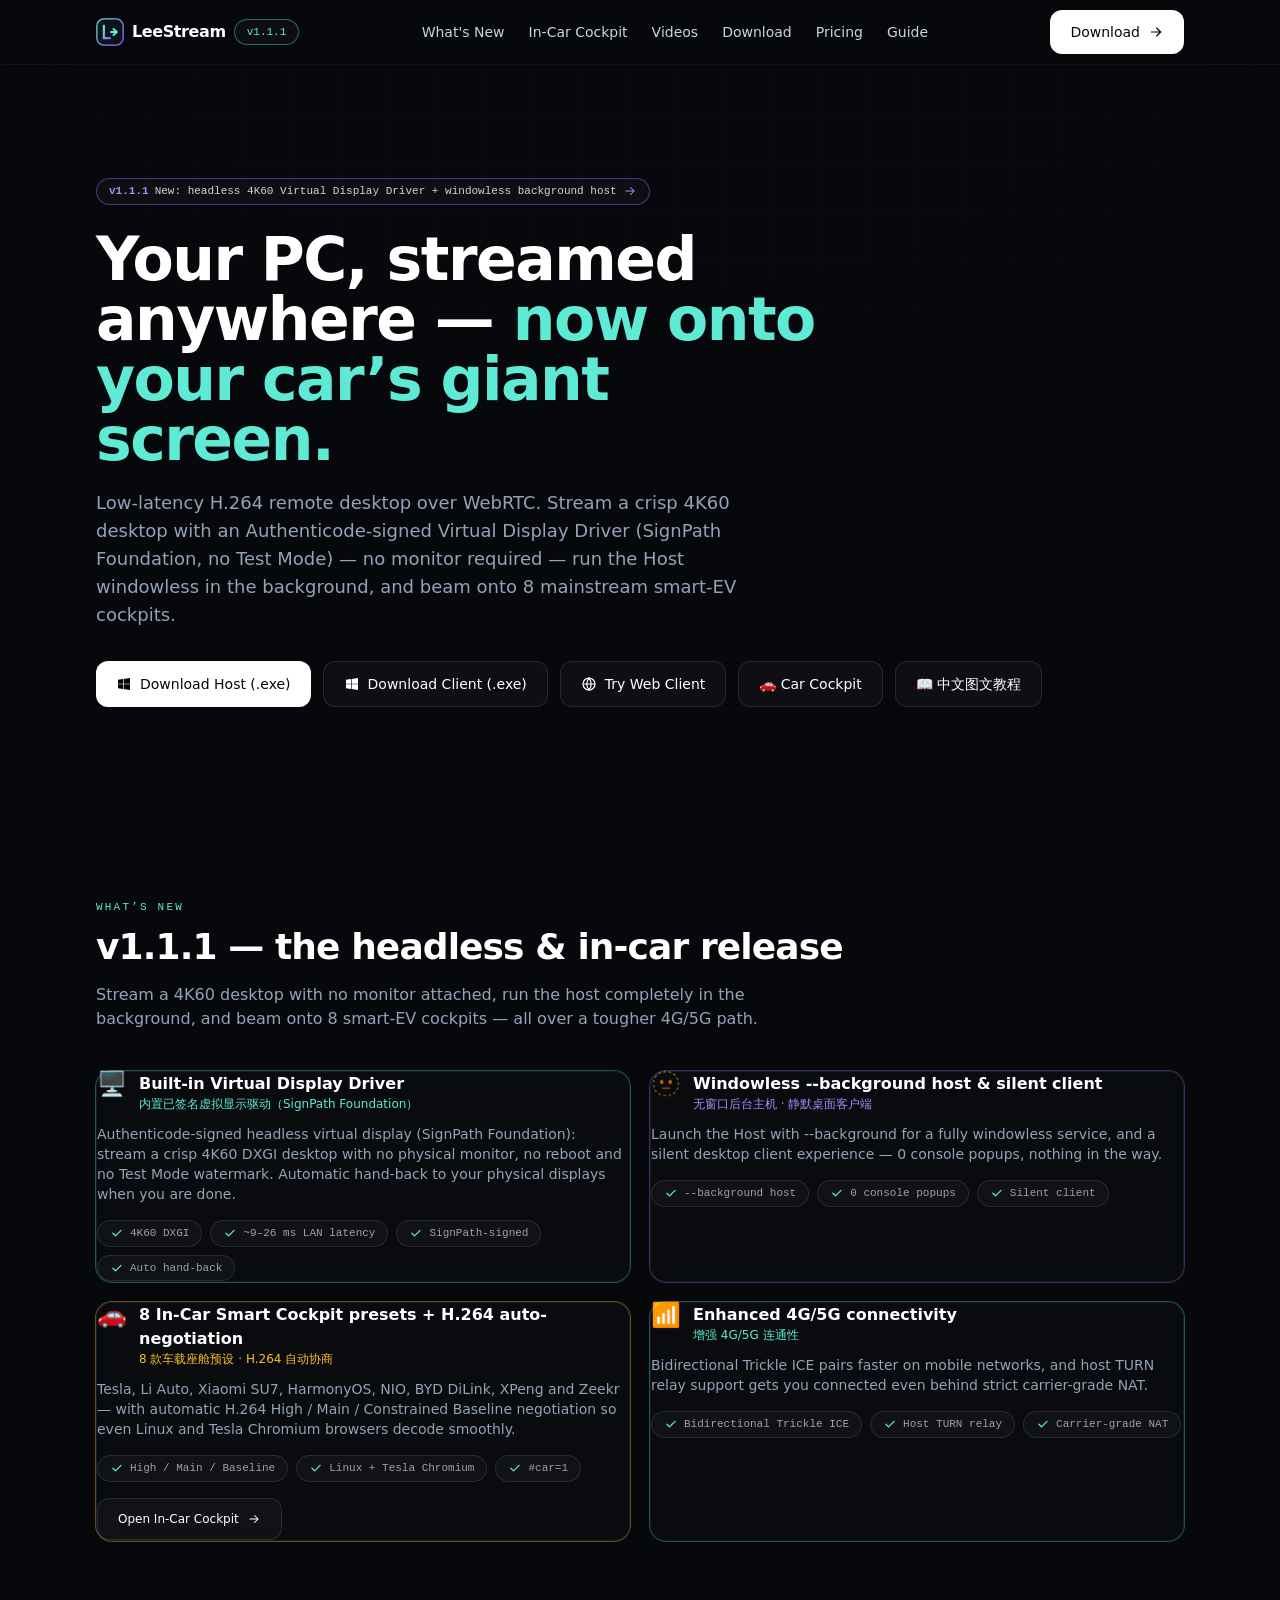
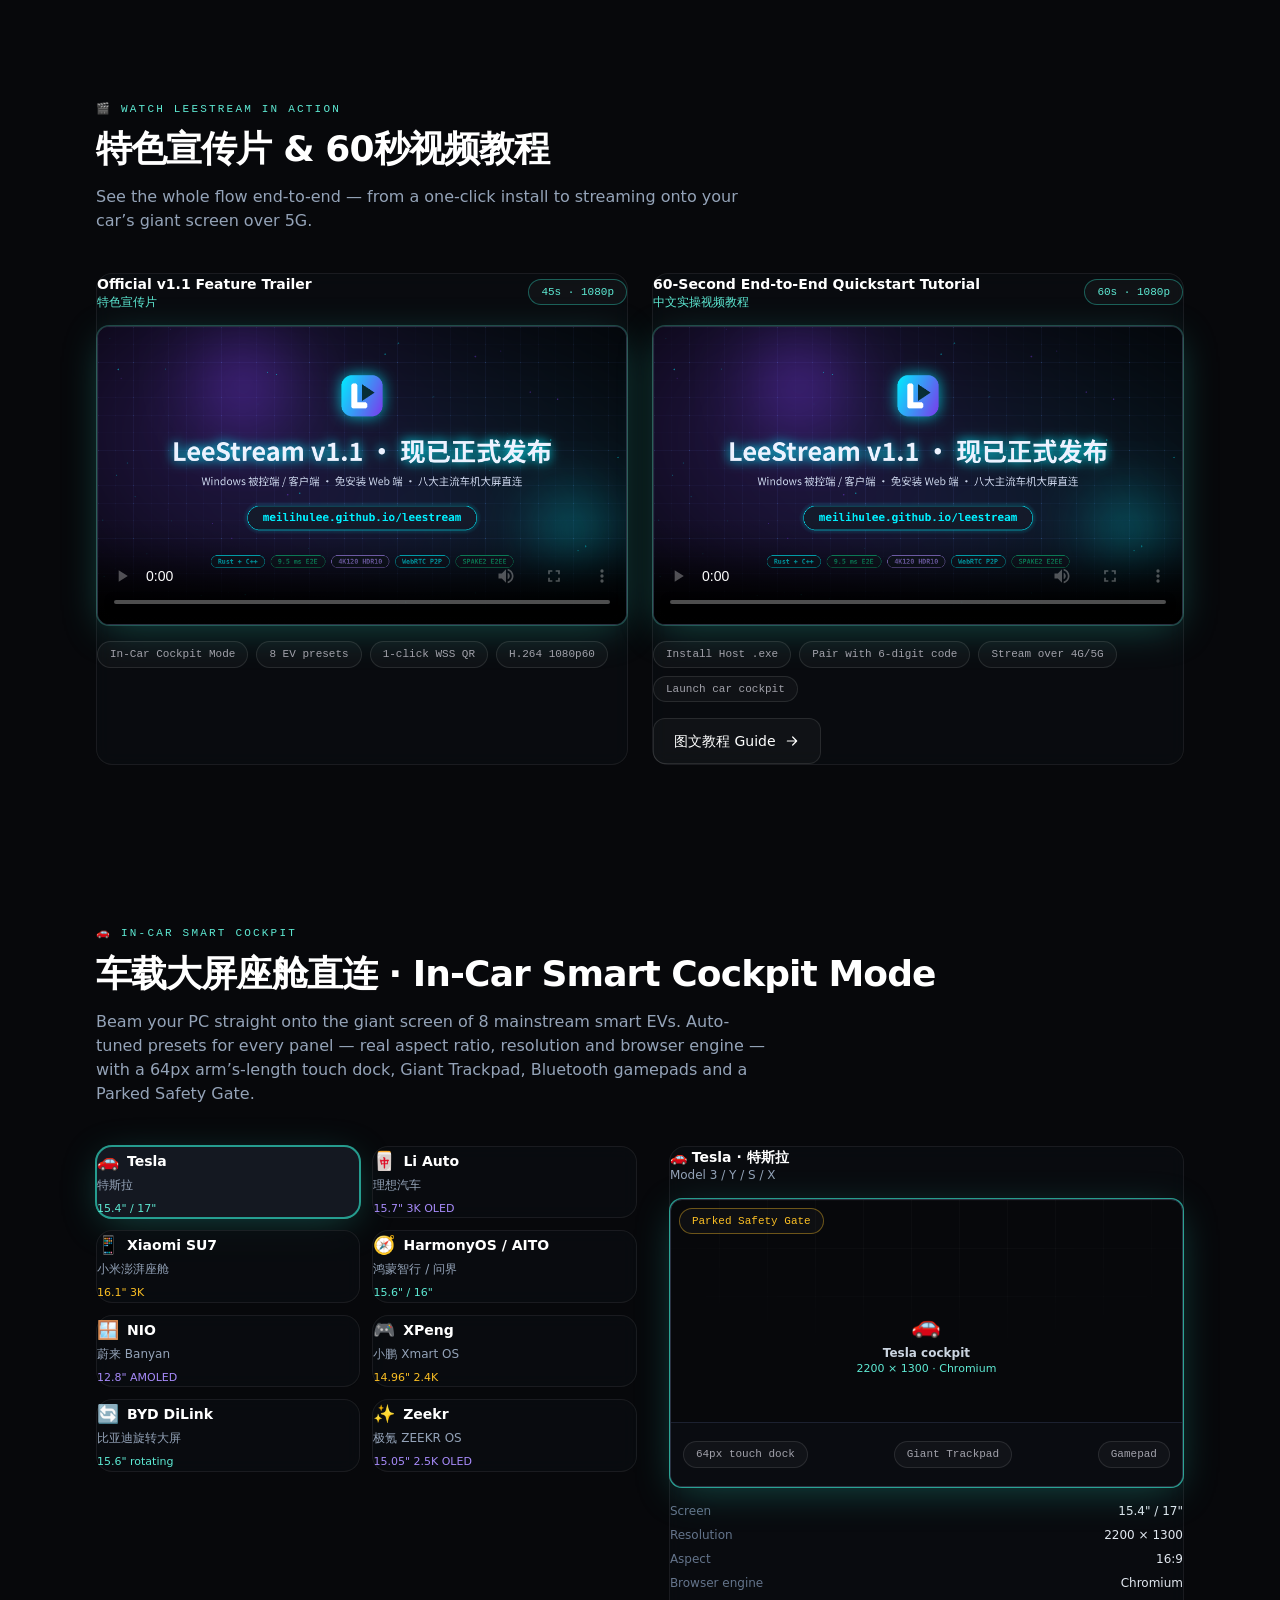
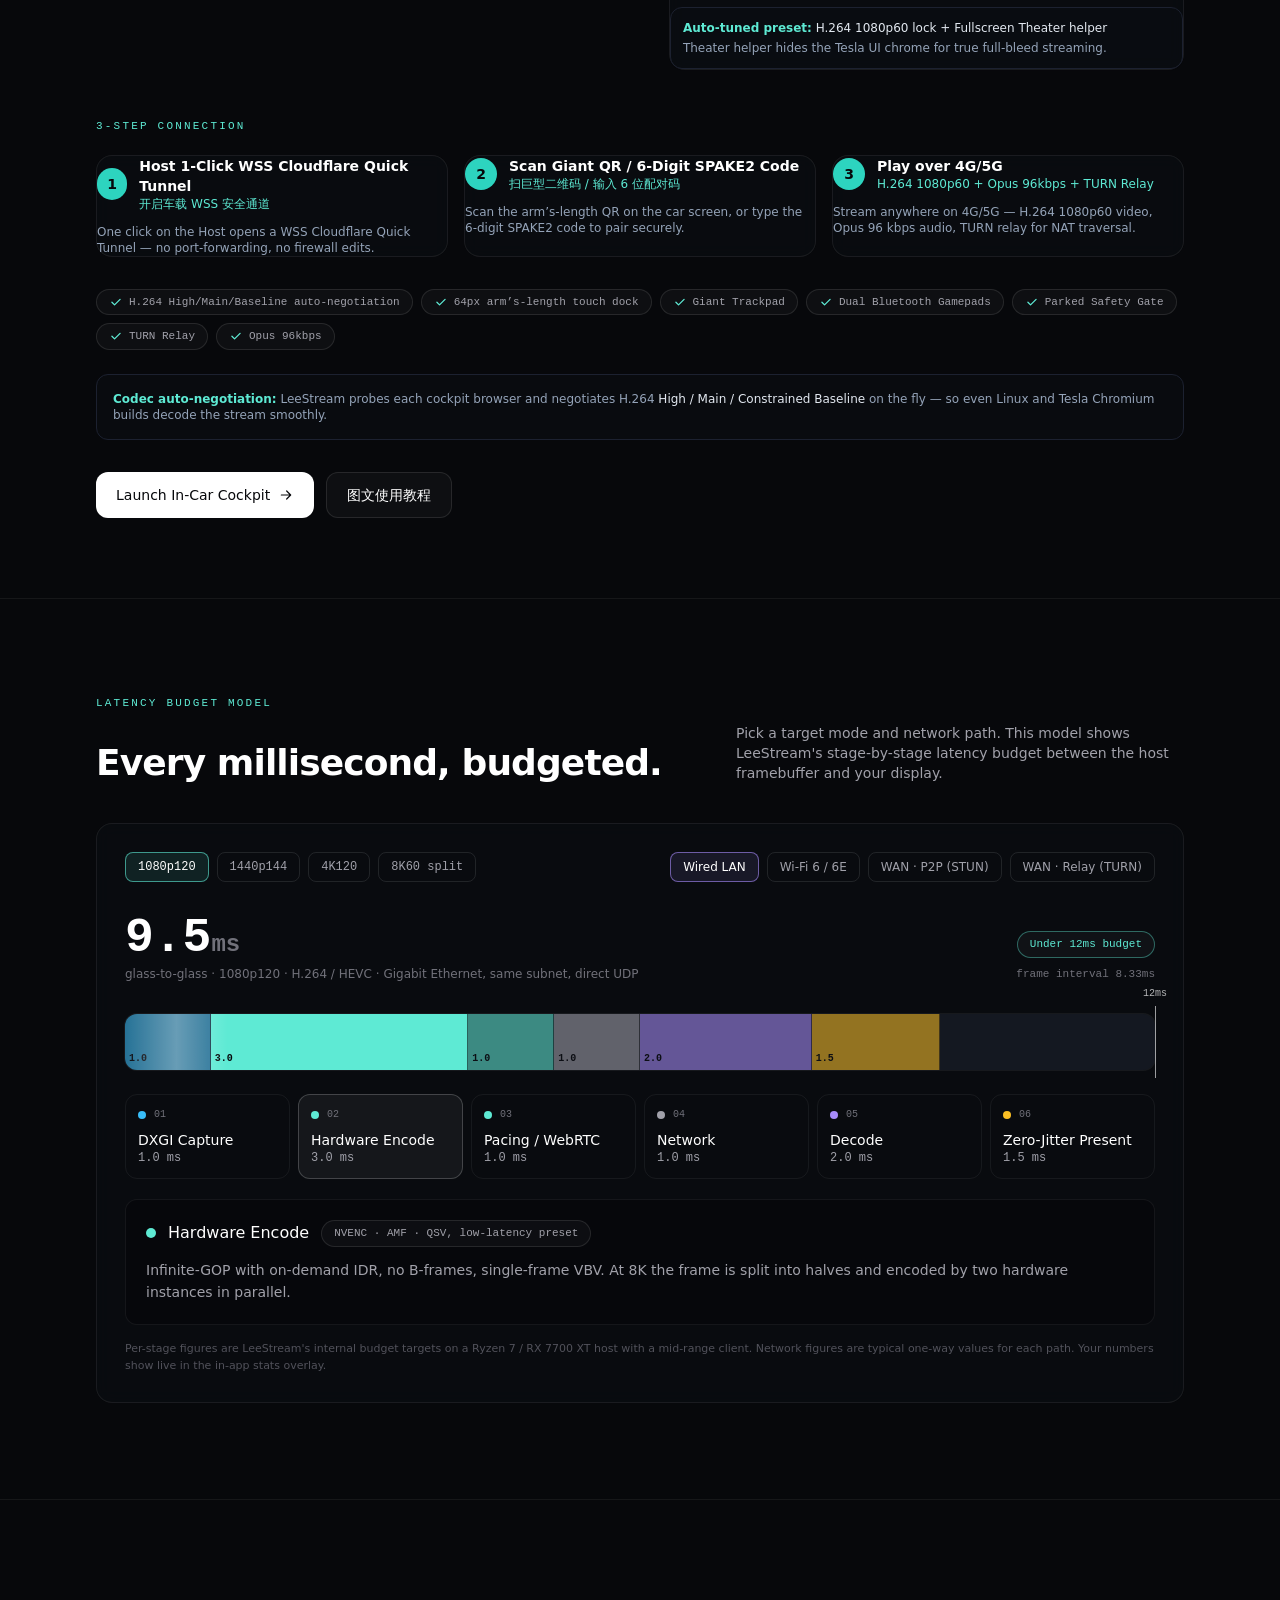
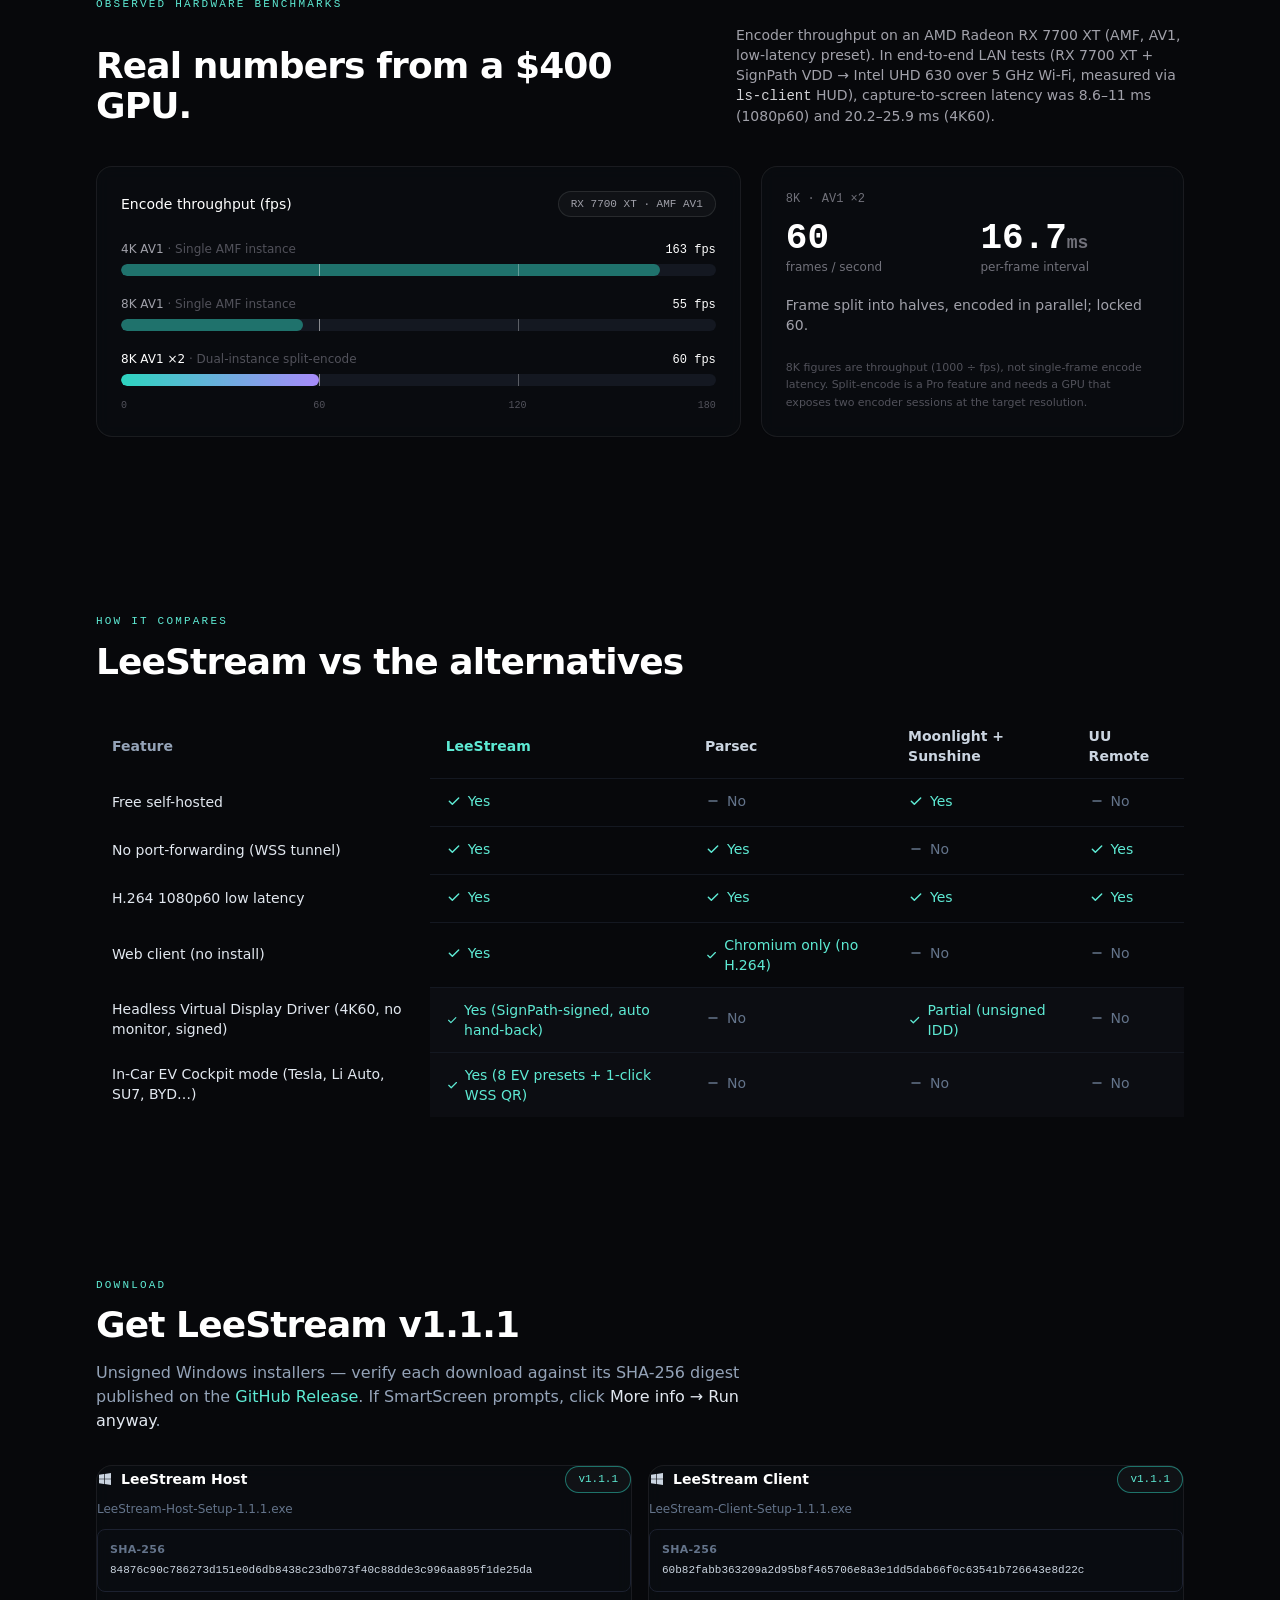
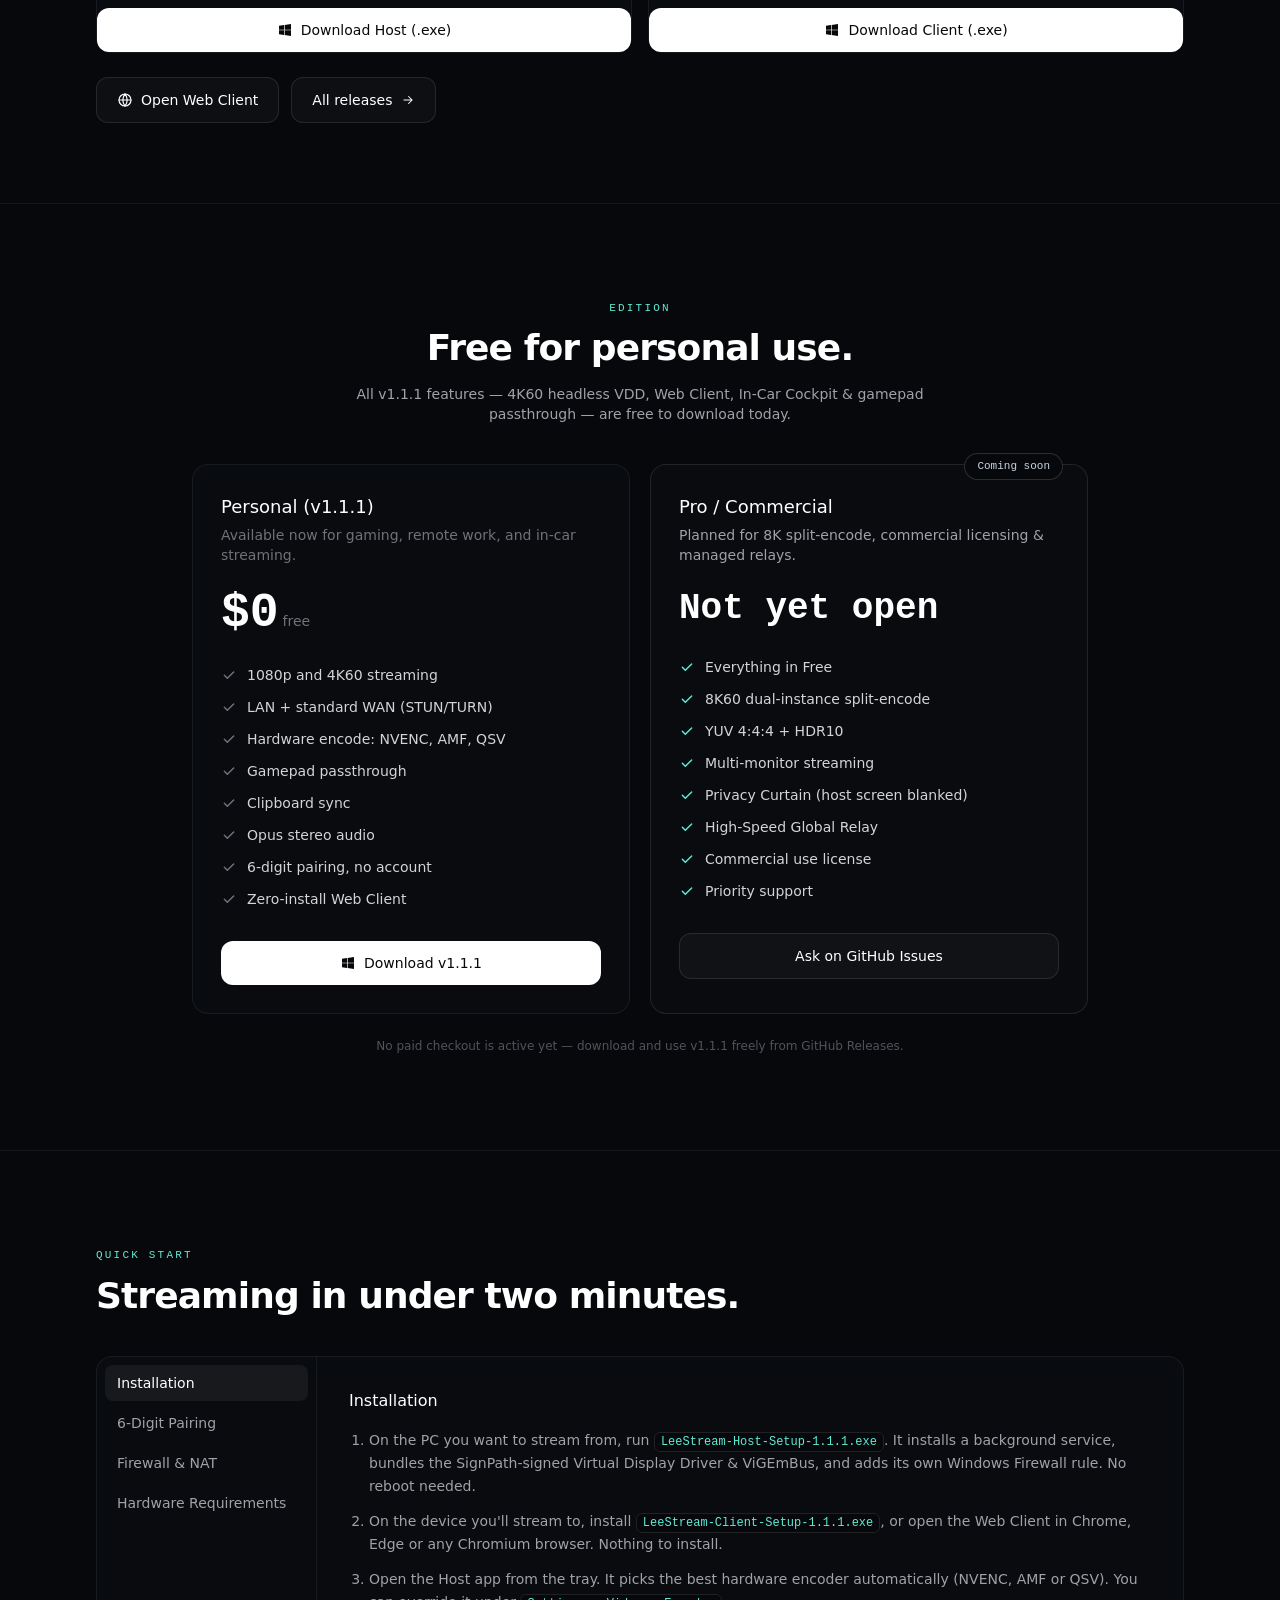
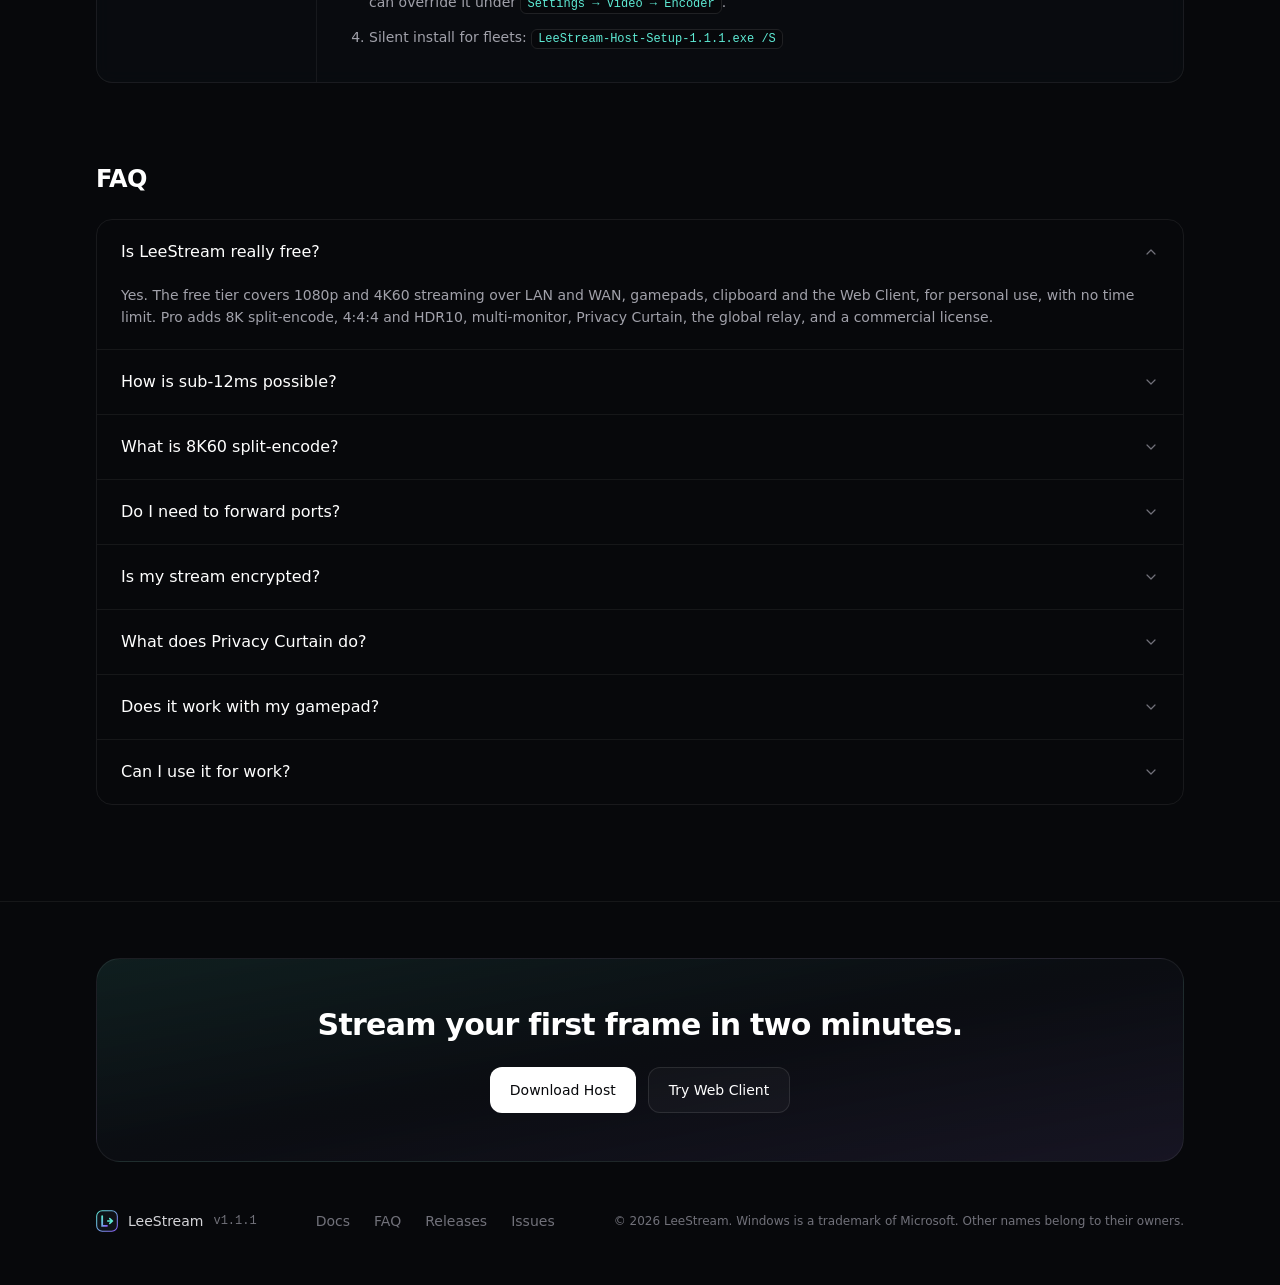
==== commit 90983808: "deploy(website): clarify latency budget model & HUD benchmark methodology" ====
--- a/index.html
+++ b/index.html
@@ -60,7 +60,7 @@
       ]
     }
     </script>
-    <script type="module" crossorigin src="./assets/index-CXH0S4Kr.js"></script>
+    <script type="module" crossorigin src="./assets/index-CYv6TPkB.js"></script>
     <link rel="stylesheet" crossorigin href="./assets/index-UmwaXqQr.css">
   </head>
   <body>
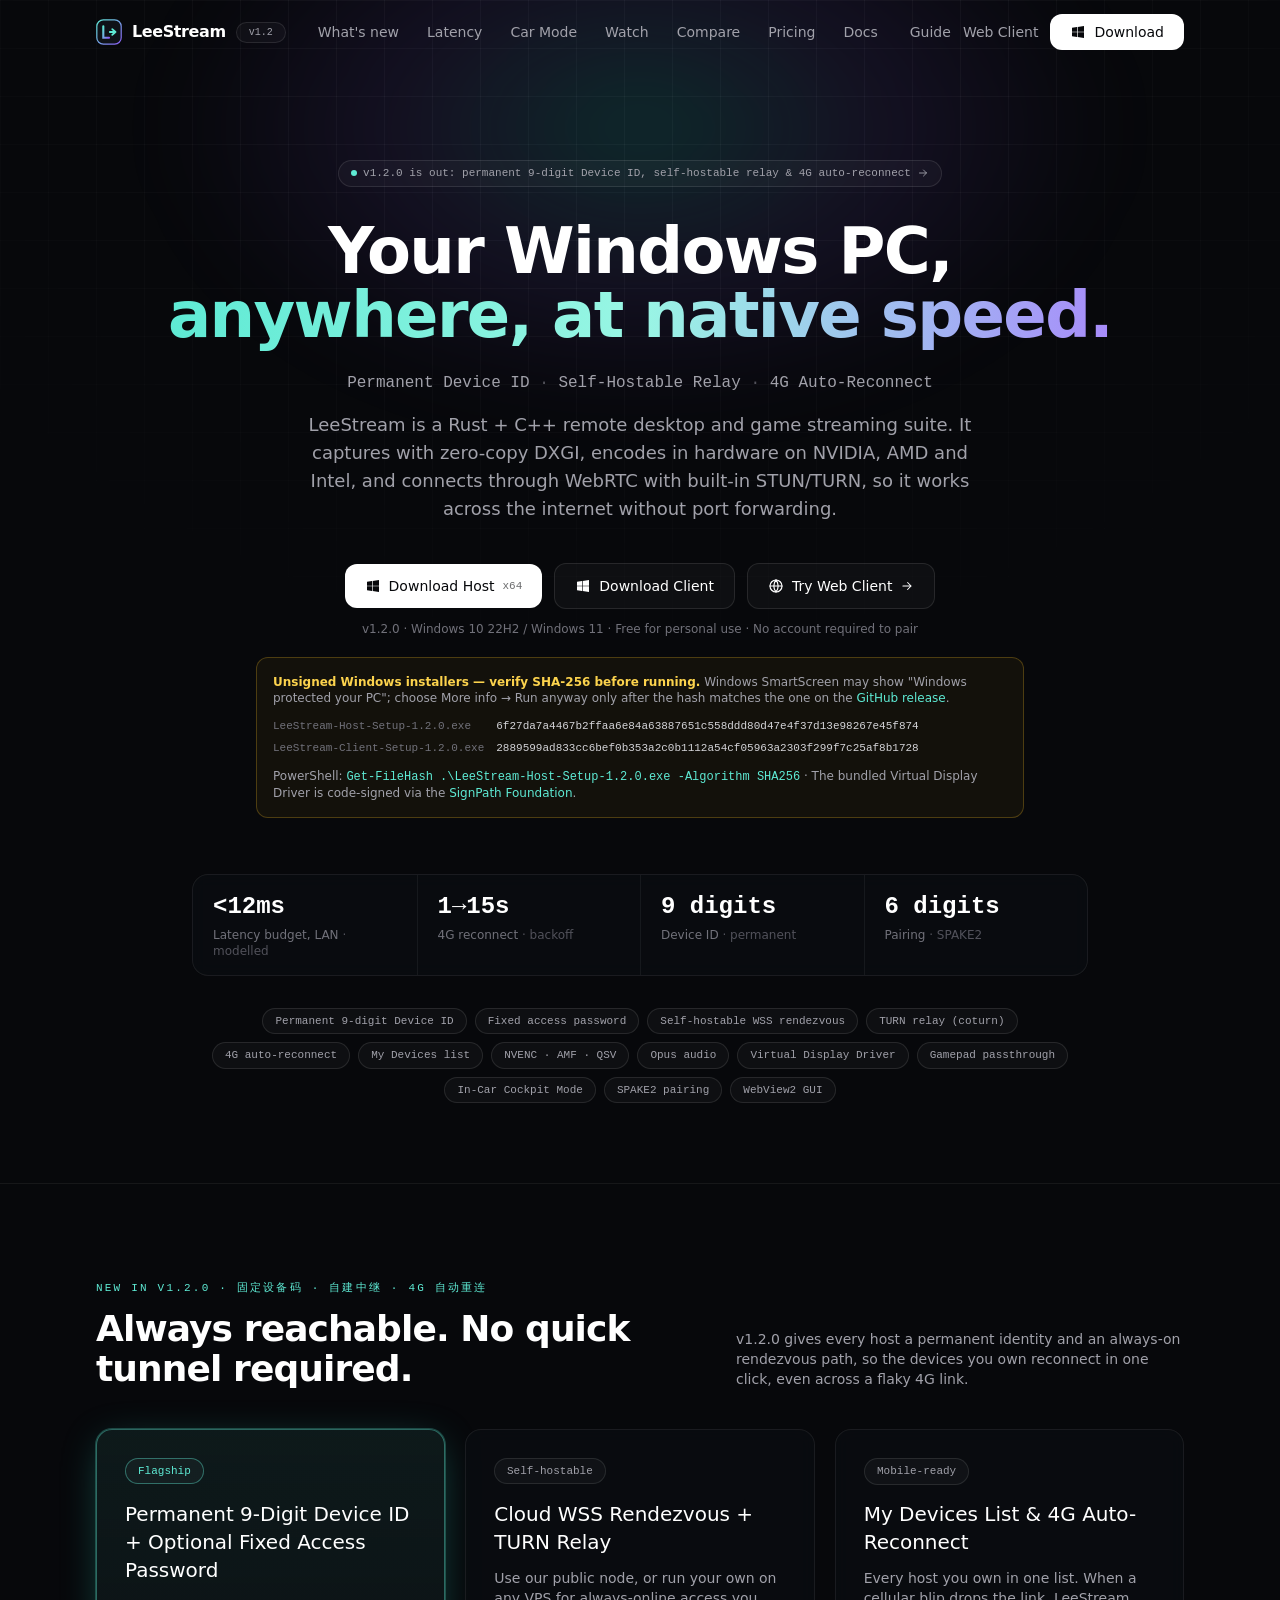
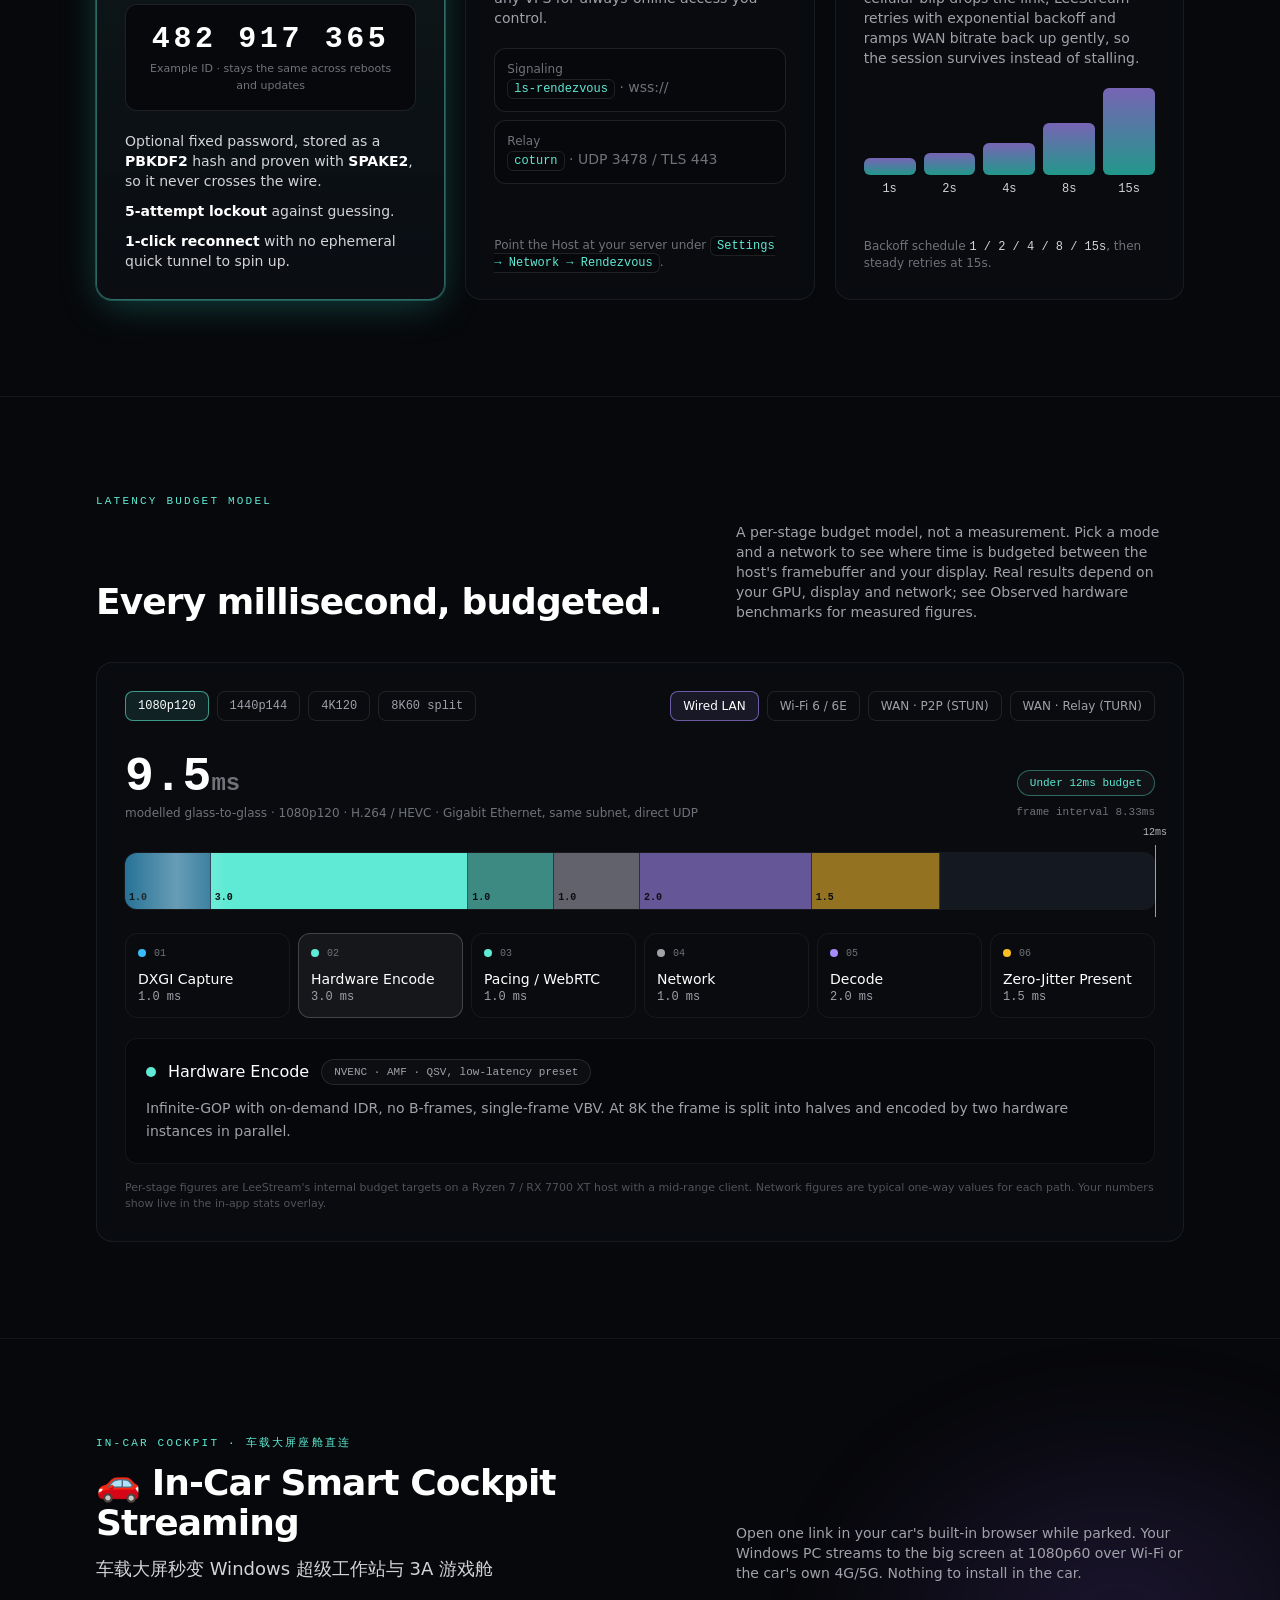
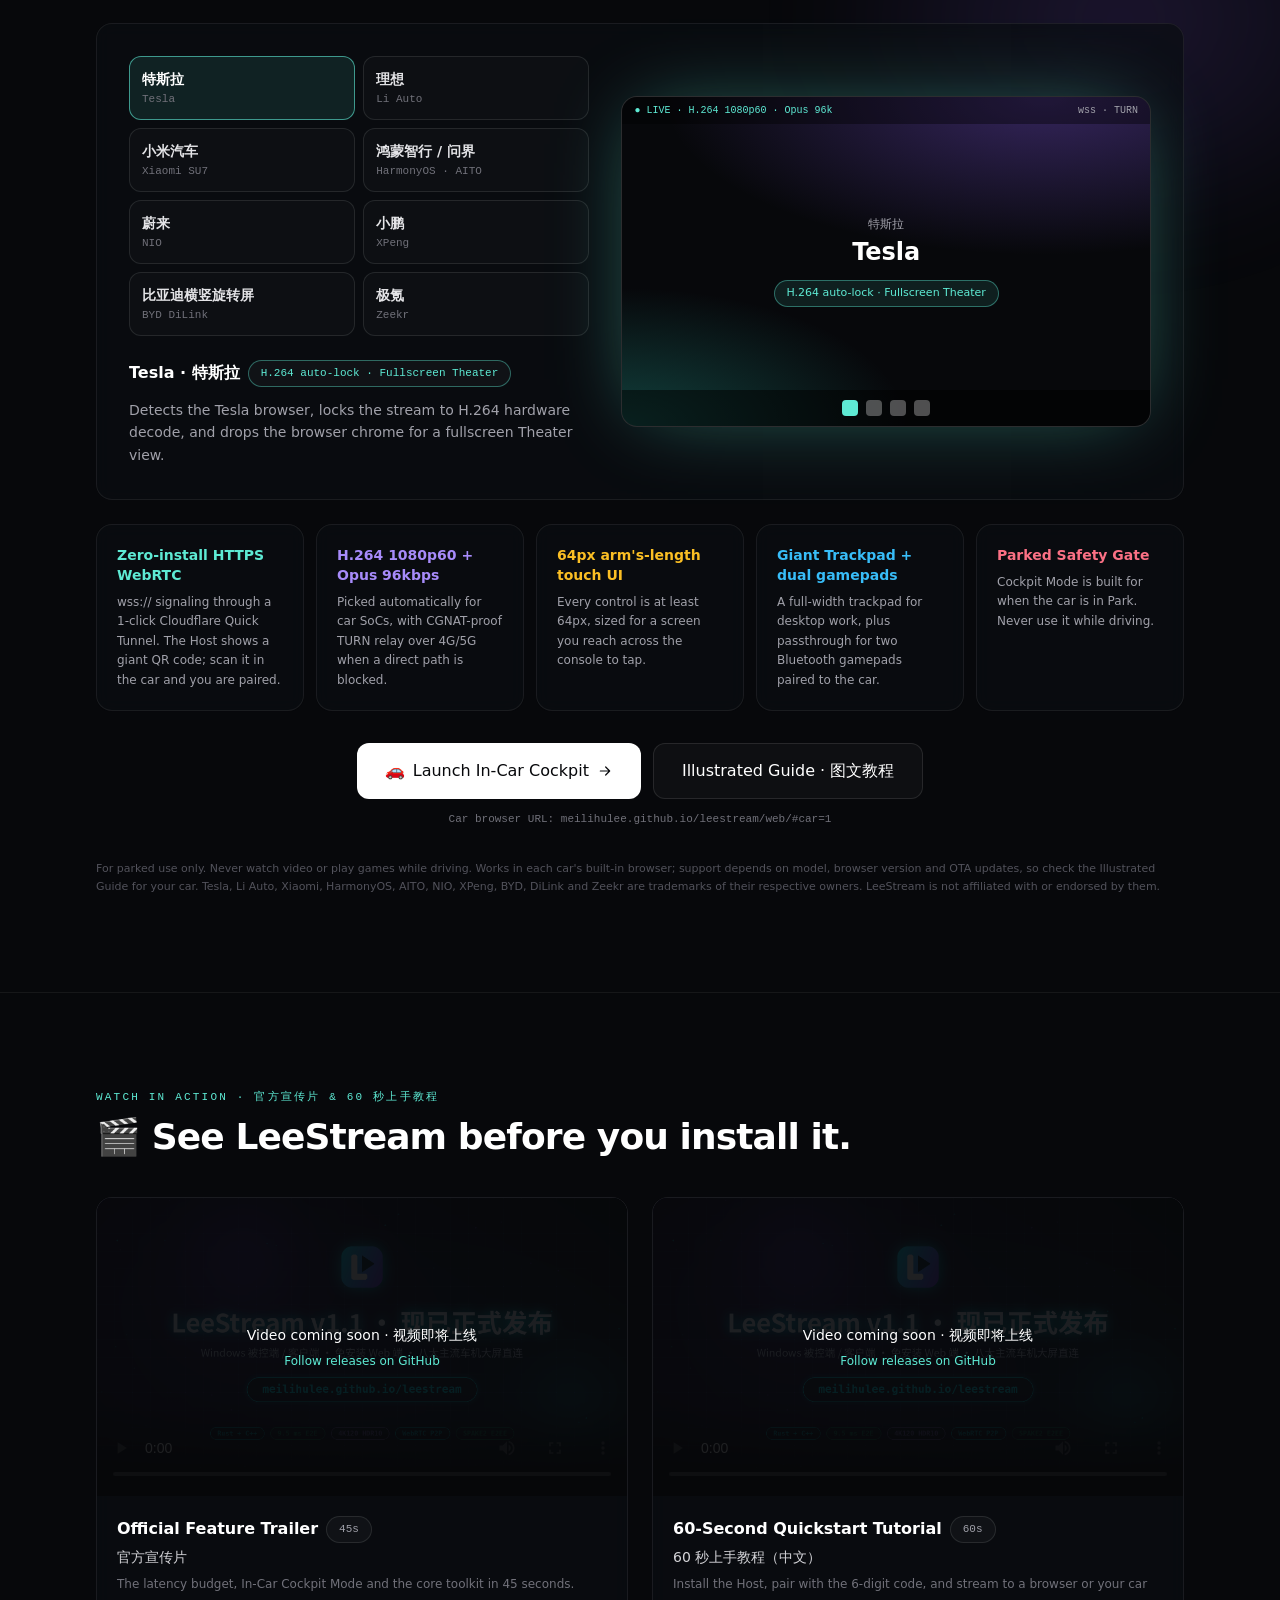
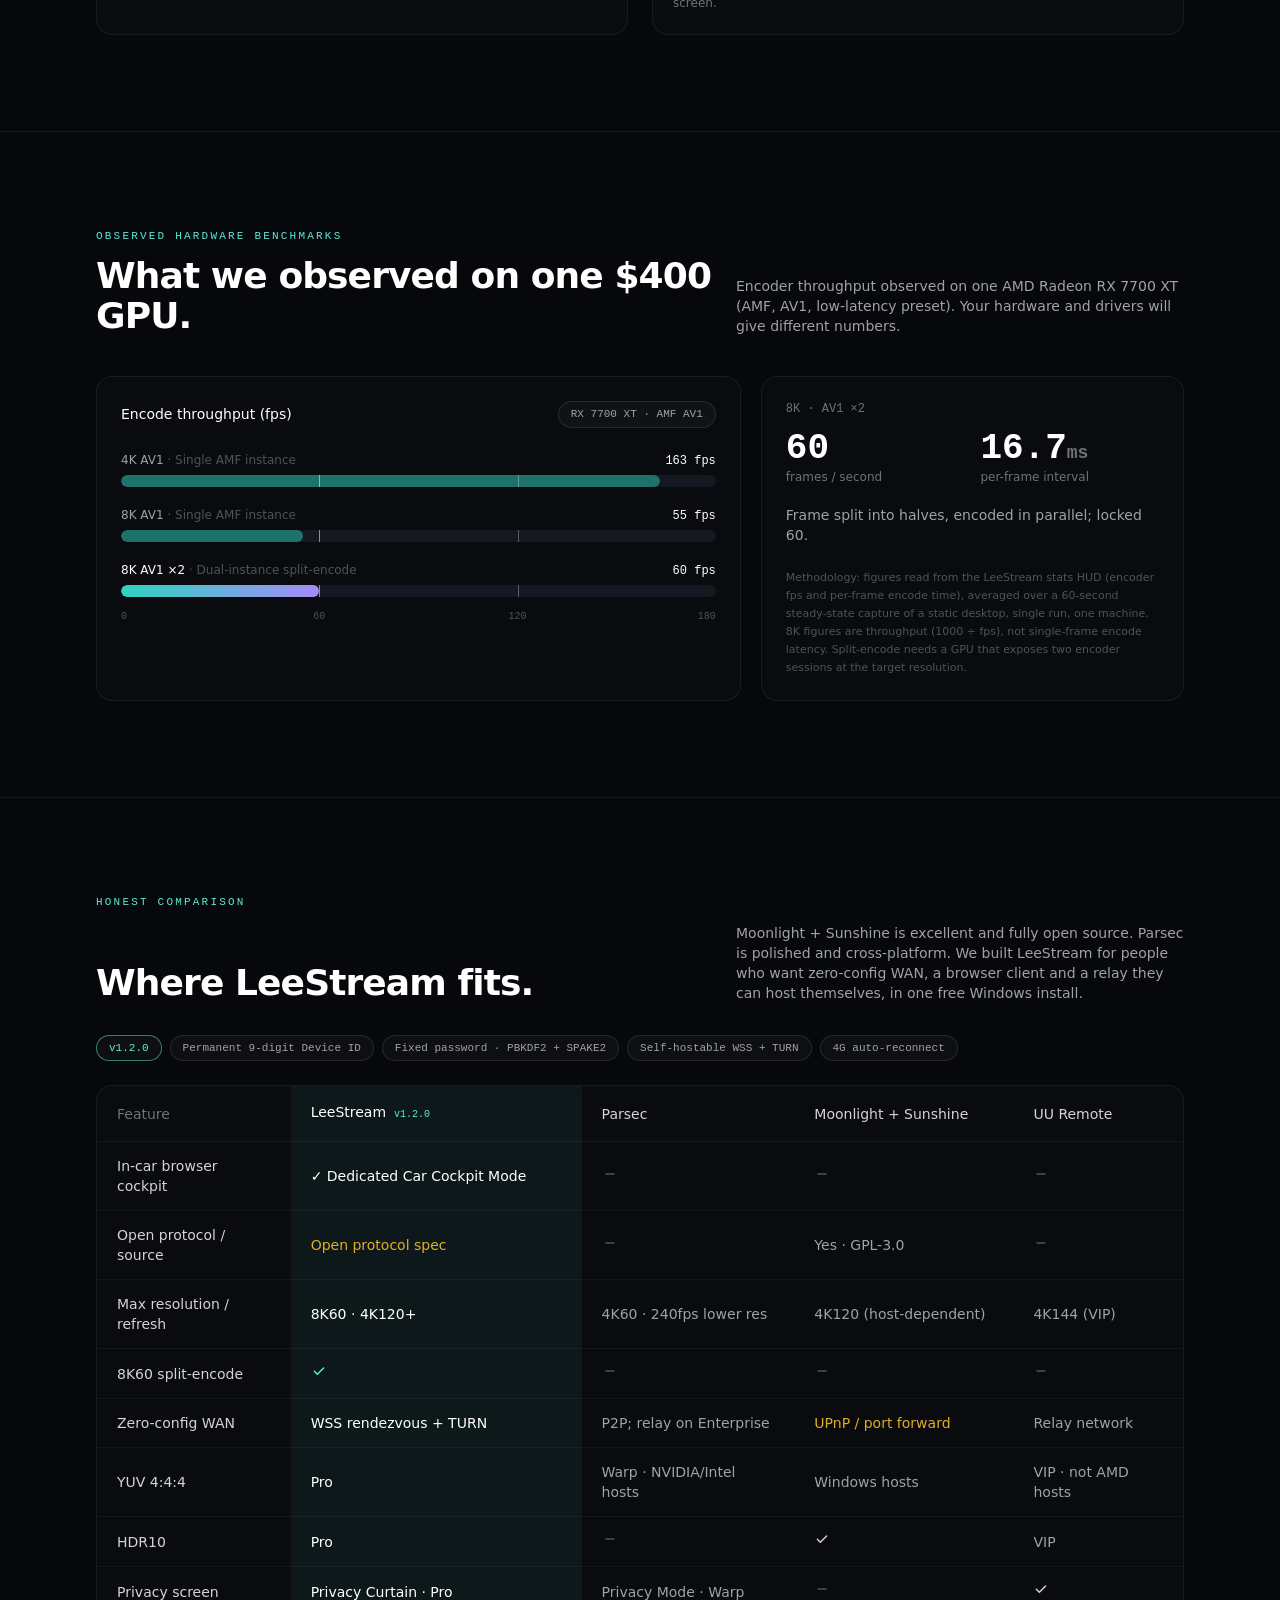
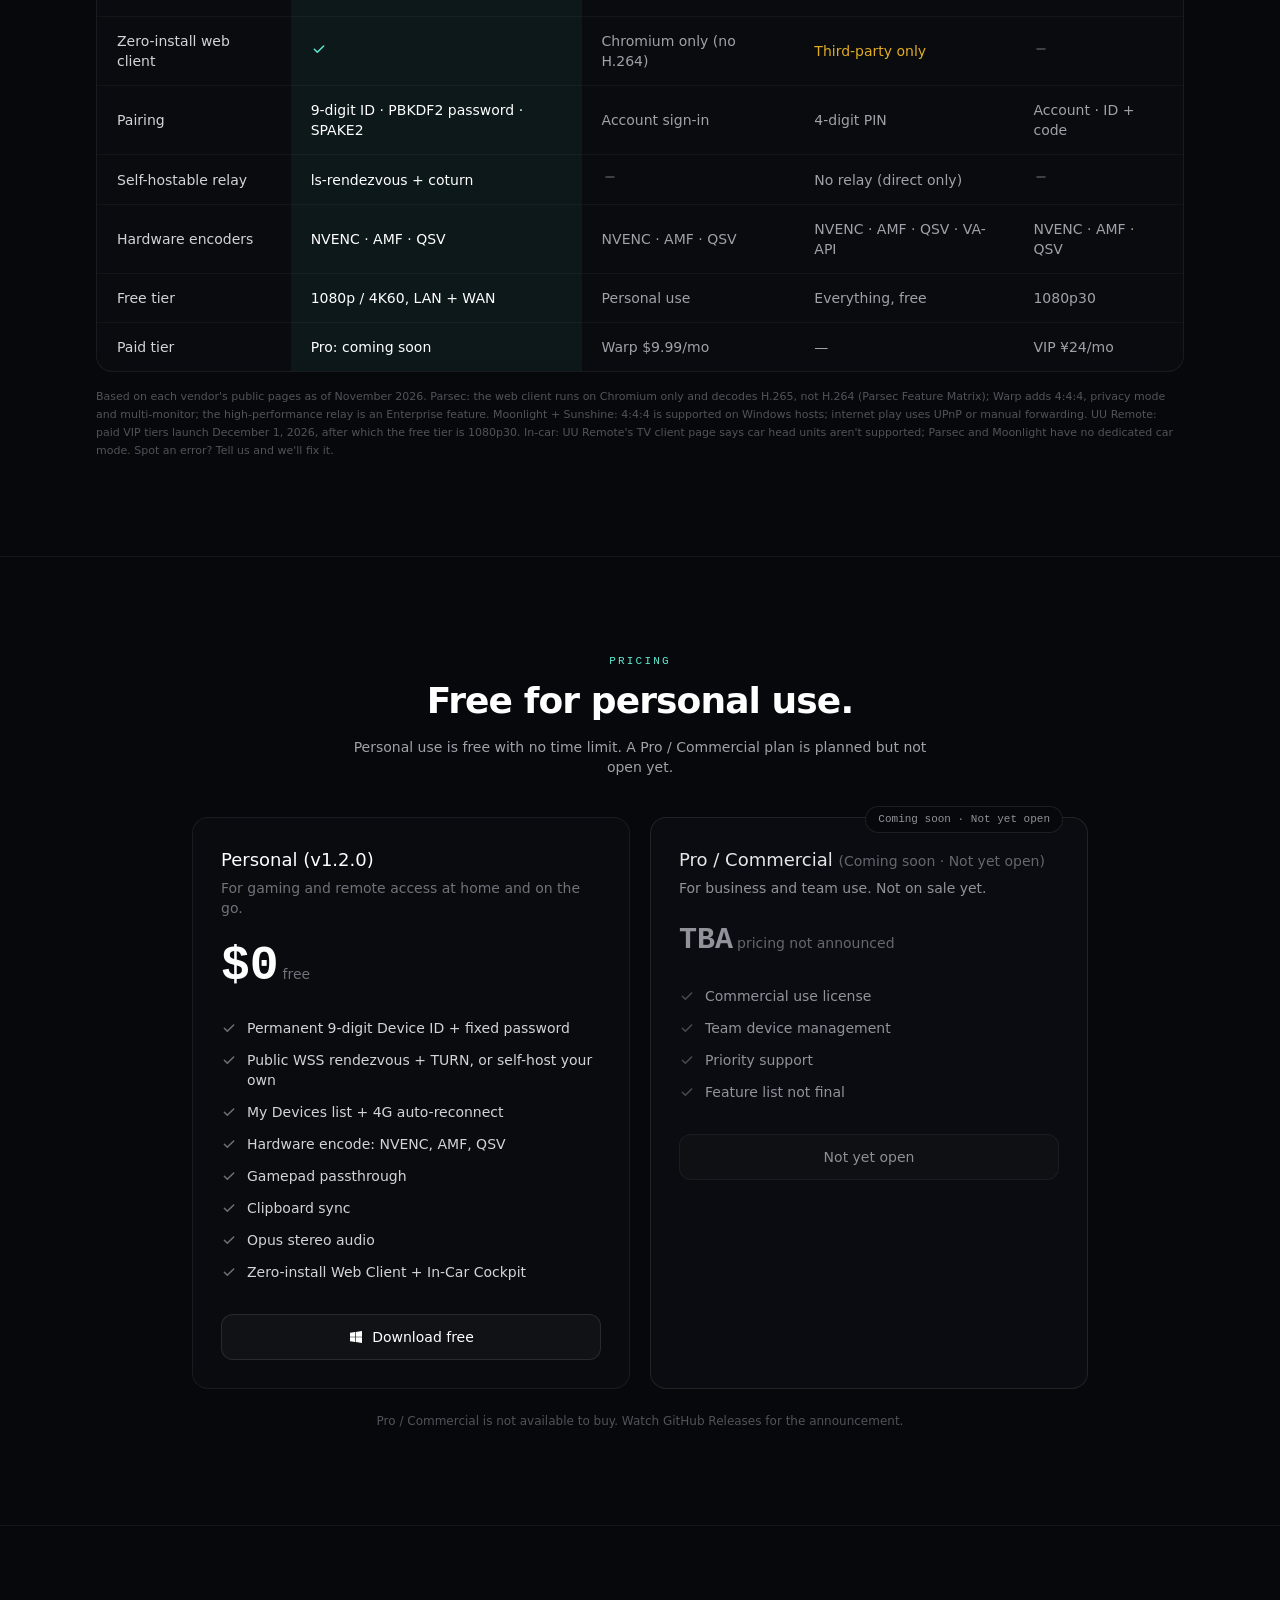
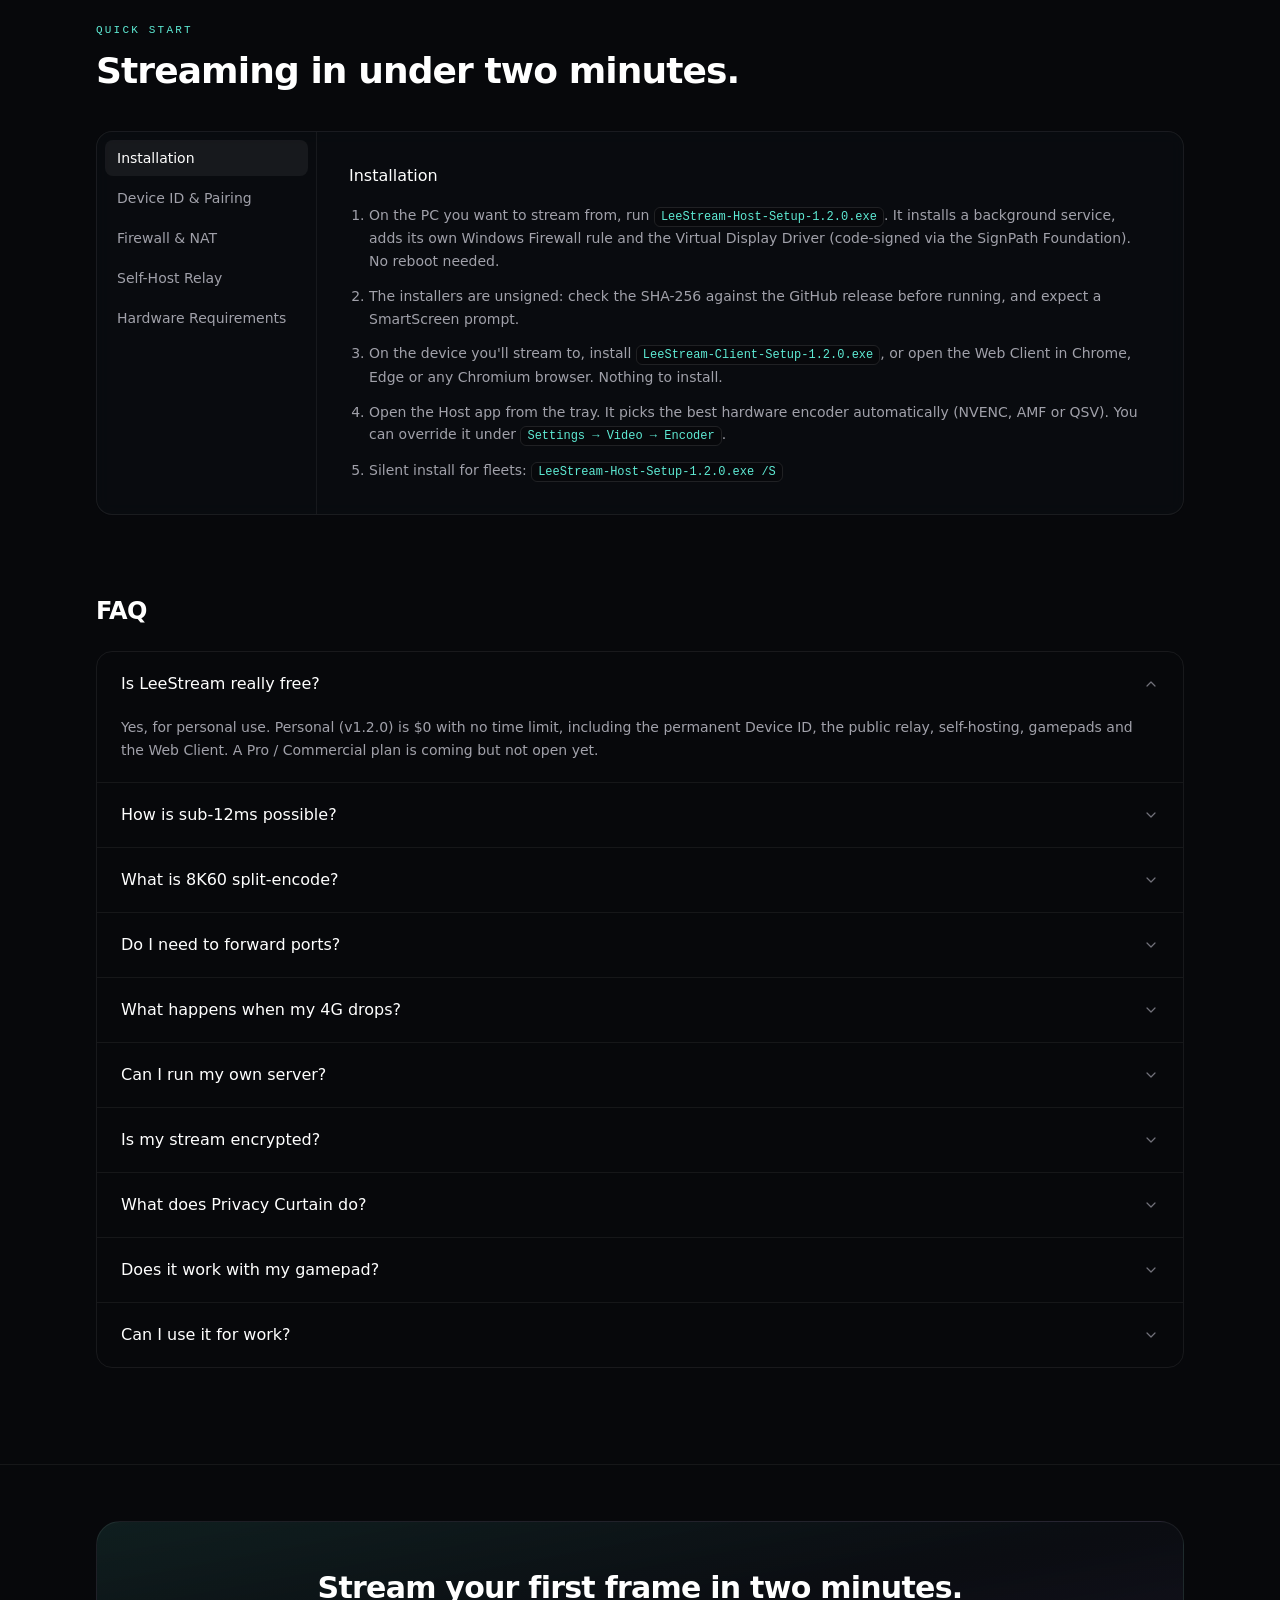
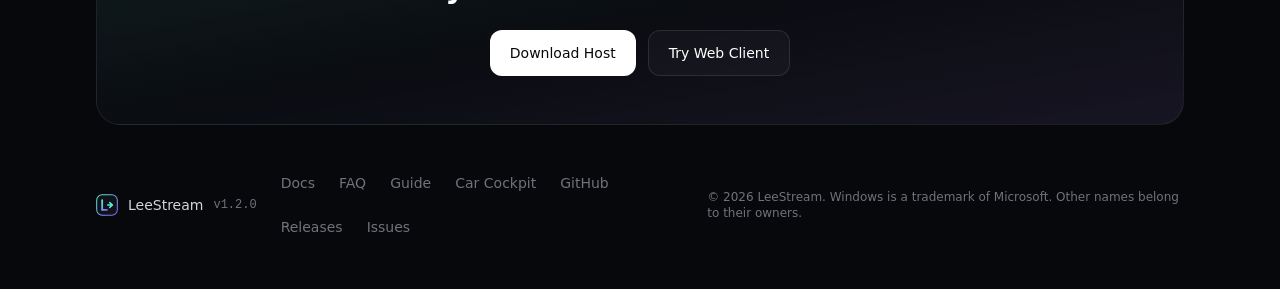
==== commit 20192b7c: "deploy(v1.2.0): publish v1.2.0 website, permanent Device ID & preemption-safe web client" ====
--- a/index.html
+++ b/index.html
@@ -3,9 +3,9 @@
   <head>
     <meta charset="UTF-8" />
     <meta name="viewport" content="width=device-width, initial-scale=1.0" />
-    <title>LeeStream: Sub-12ms Remote Desktop & 8K60 Game Streaming for Windows</title>
-    <meta name="description" content="LeeStream is a Rust + C++ remote desktop and game streaming suite for Windows: sub-12ms LAN latency, 8K60 split-encode, 4K120, HDR10, 4:4:4, NVENC/AMF/QSV, zero-config WAN via WebRTC, and a zero-install Web Client. Free forever." />
-    <meta name="keywords" content="remote desktop, game streaming, low latency, 8K streaming, 4K120, HDR10, 4:4:4, NVENC, AMF, QSV, WebRTC, Parsec alternative, Moonlight alternative, Sunshine alternative" />
+    <title>LeeStream v1.2: Permanent Device ID, Self-Hostable Relay & 4G Auto-Reconnect</title>
+    <meta name="description" content="LeeStream is a Rust + C++ remote desktop and game streaming suite for Windows: sub-12ms LAN latency, 8K60 split-encode, 4K120, HDR10, 4:4:4, NVENC/AMF/QSV, zero-config WAN via WebRTC, a zero-install Web Client, and In-Car Cockpit Mode for Tesla, Li Auto, Xiaomi SU7, AITO, NIO, XPeng, BYD and Zeekr screens. Free forever." />
+    <meta name="keywords" content="remote desktop, game streaming, low latency, 8K streaming, 4K120, HDR10, 4:4:4, NVENC, AMF, QSV, WebRTC, Parsec alternative, Moonlight alternative, Sunshine alternative, car screen streaming, Tesla browser streaming, 车机串流, 车载大屏远程桌面" />
     <meta name="robots" content="index, follow, max-image-preview:large" />
     <meta name="theme-color" content="#07080b" />
     <meta name="color-scheme" content="dark" />
@@ -17,7 +17,7 @@
     <!-- OpenGraph -->
     <meta property="og:type" content="website" />
     <meta property="og:site_name" content="LeeStream" />
-    <meta property="og:title" content="LeeStream: Sub-12ms LAN · 8K60 Split-Encode · Zero-Config WAN" />
+    <meta property="og:title" content="LeeStream v1.2: Permanent 9-Digit Device ID · Self-Hostable WSS + TURN · 4G Auto-Reconnect" />
     <meta property="og:description" content="Ultra-low-latency remote desktop and game streaming for Windows. 4K120, HDR10, 4:4:4, hardware encode on NVIDIA, AMD and Intel, and a zero-install Web Client. Free forever." />
     <meta property="og:url" content="https://meilihulee.github.io/leestream/" />
     <meta property="og:image" content="https://meilihulee.github.io/leestream/og-image.png" />
@@ -37,15 +37,18 @@
       "@context": "https://schema.org",
       "@type": "SoftwareApplication",
       "name": "LeeStream",
-      "softwareVersion": "1.1.1",
+      "softwareVersion": "1.2.0",
       "operatingSystem": "Windows 10, Windows 11",
       "applicationCategory": "UtilitiesApplication",
+      "downloadUrl": "https://github.com/meilihulee/leestream/releases/download/v1.2.0/LeeStream-Host-Setup-1.2.0.exe",
       "url": "https://meilihulee.github.io/leestream/",
       "image": "https://meilihulee.github.io/leestream/og-image.png",
       "description": "Ultra-low-latency remote desktop and game streaming suite for Windows with 8K60 split-encode, 4K120, HDR10, 4:4:4, hardware encoding and zero-config WAN.",
-      "featureList": ["~9-26 ms LAN latency with signed VDD", "8K60 dual-instance split-encode", "4K120+", "HDR10", "YUV 4:4:4", "NVENC, AMF and QSV hardware encoding", "WebRTC with STUN/TURN", "6-digit pairing", "Gamepad passthrough", "Privacy Curtain", "Zero-install Web Client"],
+      "featureList": ["Sub-12ms LAN latency at 1080p120", "8K60 dual-instance split-encode", "4K120+", "HDR10", "YUV 4:4:4", "NVENC, AMF and QSV hardware encoding", "WebRTC with STUN/TURN", "6-digit pairing", "Gamepad passthrough", "Privacy Curtain", "Zero-install Web Client", "In-Car Cockpit Mode for car browsers", "Native WebView2 GUI", "48kHz Opus audio", "6-digit SPAKE2 pairing"],
       "offers": [
-        { "@type": "Offer", "name": "Free", "price": "0", "priceCurrency": "USD" }
+        { "@type": "Offer", "name": "Free", "price": "0", "priceCurrency": "USD" },
+        { "@type": "Offer", "name": "Pro Monthly", "price": "4.99", "priceCurrency": "USD" },
+        { "@type": "Offer", "name": "Pro Lifetime", "price": "39", "priceCurrency": "USD" }
       ]
     }
     </script>
@@ -56,12 +59,13 @@
       "mainEntity": [
         { "@type": "Question", "name": "Is LeeStream really free?", "acceptedAnswer": { "@type": "Answer", "text": "Yes. The free tier covers 1080p and 4K60 streaming over LAN and WAN, gamepads, clipboard and the Web Client, for personal use, with no time limit." } },
         { "@type": "Question", "name": "What is 8K60 split-encode?", "acceptedAnswer": { "@type": "Answer", "text": "LeeStream splits each 8K frame into two halves and encodes them on two hardware encoder instances in parallel, holding a locked 60 fps where a single encoder tops out around 55 fps." } },
-        { "@type": "Question", "name": "Do I need to forward ports?", "acceptedAnswer": { "@type": "Answer", "text": "No. LeeStream uses WebRTC with STUN for direct connections and falls back to TURN relays automatically." } }
+        { "@type": "Question", "name": "Do I need to forward ports?", "acceptedAnswer": { "@type": "Answer", "text": "No. LeeStream uses WebRTC with STUN for direct connections and falls back to TURN relays automatically." } },
+        { "@type": "Question", "name": "Can I stream to my car's screen?", "acceptedAnswer": { "@type": "Answer", "text": "Yes. Open ./web/#car=1 in the car's built-in browser while parked, scan the QR code shown by the Host, and LeeStream streams H.264 1080p60 with Opus audio, relayed over TURN on 4G/5G when needed. Nothing is installed in the car." } }
       ]
     }
     </script>
-    <script type="module" crossorigin src="./assets/index-CYv6TPkB.js"></script>
-    <link rel="stylesheet" crossorigin href="./assets/index-UmwaXqQr.css">
+    <script type="module" crossorigin src="./assets/index-BBmeu7GT.js"></script>
+    <link rel="stylesheet" crossorigin href="./assets/index-C2x3uyJ7.css">
   </head>
   <body>
     <div id="root"></div>
--- a/assets/index-C2x3uyJ7.css
+++ b/assets/index-C2x3uyJ7.css
@@ -0,0 +1 @@
+*,:before,:after{--tw-border-spacing-x: 0;--tw-border-spacing-y: 0;--tw-translate-x: 0;--tw-translate-y: 0;--tw-rotate: 0;--tw-skew-x: 0;--tw-skew-y: 0;--tw-scale-x: 1;--tw-scale-y: 1;--tw-pan-x: ;--tw-pan-y: ;--tw-pinch-zoom: ;--tw-scroll-snap-strictness: proximity;--tw-gradient-from-position: ;--tw-gradient-via-position: ;--tw-gradient-to-position: ;--tw-ordinal: ;--tw-slashed-zero: ;--tw-numeric-figure: ;--tw-numeric-spacing: ;--tw-numeric-fraction: ;--tw-ring-inset: ;--tw-ring-offset-width: 0px;--tw-ring-offset-color: #fff;--tw-ring-color: rgb(59 130 246 / .5);--tw-ring-offset-shadow: 0 0 #0000;--tw-ring-shadow: 0 0 #0000;--tw-shadow: 0 0 #0000;--tw-shadow-colored: 0 0 #0000;--tw-blur: ;--tw-brightness: ;--tw-contrast: ;--tw-grayscale: ;--tw-hue-rotate: ;--tw-invert: ;--tw-saturate: ;--tw-sepia: ;--tw-drop-shadow: ;--tw-backdrop-blur: ;--tw-backdrop-brightness: ;--tw-backdrop-contrast: ;--tw-backdrop-grayscale: ;--tw-backdrop-hue-rotate: ;--tw-backdrop-invert: ;--tw-backdrop-opacity: ;--tw-backdrop-saturate: ;--tw-backdrop-sepia: ;--tw-contain-size: ;--tw-contain-layout: ;--tw-contain-paint: ;--tw-contain-style: }::backdrop{--tw-border-spacing-x: 0;--tw-border-spacing-y: 0;--tw-translate-x: 0;--tw-translate-y: 0;--tw-rotate: 0;--tw-skew-x: 0;--tw-skew-y: 0;--tw-scale-x: 1;--tw-scale-y: 1;--tw-pan-x: ;--tw-pan-y: ;--tw-pinch-zoom: ;--tw-scroll-snap-strictness: proximity;--tw-gradient-from-position: ;--tw-gradient-via-position: ;--tw-gradient-to-position: ;--tw-ordinal: ;--tw-slashed-zero: ;--tw-numeric-figure: ;--tw-numeric-spacing: ;--tw-numeric-fraction: ;--tw-ring-inset: ;--tw-ring-offset-width: 0px;--tw-ring-offset-color: #fff;--tw-ring-color: rgb(59 130 246 / .5);--tw-ring-offset-shadow: 0 0 #0000;--tw-ring-shadow: 0 0 #0000;--tw-shadow: 0 0 #0000;--tw-shadow-colored: 0 0 #0000;--tw-blur: ;--tw-brightness: ;--tw-contrast: ;--tw-grayscale: ;--tw-hue-rotate: ;--tw-invert: ;--tw-saturate: ;--tw-sepia: ;--tw-drop-shadow: ;--tw-backdrop-blur: ;--tw-backdrop-brightness: ;--tw-backdrop-contrast: ;--tw-backdrop-grayscale: ;--tw-backdrop-hue-rotate: ;--tw-backdrop-invert: ;--tw-backdrop-opacity: ;--tw-backdrop-saturate: ;--tw-backdrop-sepia: ;--tw-contain-size: ;--tw-contain-layout: ;--tw-contain-paint: ;--tw-contain-style: }*,:before,:after{box-sizing:border-box;border-width:0;border-style:solid;border-color:#e5e7eb}:before,:after{--tw-content: ""}html,:host{line-height:1.5;-webkit-text-size-adjust:100%;-moz-tab-size:4;-o-tab-size:4;tab-size:4;font-family:Inter,ui-sans-serif,system-ui,-apple-system,Segoe UI,Roboto,sans-serif;font-feature-settings:normal;font-variation-settings:normal;-webkit-tap-highlight-color:transparent}body{margin:0;line-height:inherit}hr{height:0;color:inherit;border-top-width:1px}abbr:where([title]){-webkit-text-decoration:underline dotted;text-decoration:underline dotted}h1,h2,h3,h4,h5,h6{font-size:inherit;font-weight:inherit}a{color:inherit;text-decoration:inherit}b,strong{font-weight:bolder}code,kbd,samp,pre{font-family:JetBrains Mono,ui-monospace,SFMono-Regular,Menlo,Consolas,monospace;font-feature-settings:normal;font-variation-settings:normal;font-size:1em}small{font-size:80%}sub,sup{font-size:75%;line-height:0;position:relative;vertical-align:baseline}sub{bottom:-.25em}sup{top:-.5em}table{text-indent:0;border-color:inherit;border-collapse:collapse}button,input,optgroup,select,textarea{font-family:inherit;font-feature-settings:inherit;font-variation-settings:inherit;font-size:100%;font-weight:inherit;line-height:inherit;letter-spacing:inherit;color:inherit;margin:0;padding:0}button,select{text-transform:none}button,input:where([type=button]),input:where([type=reset]),input:where([type=submit]){-webkit-appearance:button;background-color:transparent;background-image:none}:-moz-focusring{outline:auto}:-moz-ui-invalid{box-shadow:none}progress{vertical-align:baseline}::-webkit-inner-spin-button,::-webkit-outer-spin-button{height:auto}[type=search]{-webkit-appearance:textfield;outline-offset:-2px}::-webkit-search-decoration{-webkit-appearance:none}::-webkit-file-upload-button{-webkit-appearance:button;font:inherit}summary{display:list-item}blockquote,dl,dd,h1,h2,h3,h4,h5,h6,hr,figure,p,pre{margin:0}fieldset{margin:0;padding:0}legend{padding:0}ol,ul,menu{list-style:none;margin:0;padding:0}dialog{padding:0}textarea{resize:vertical}input::-moz-placeholder,textarea::-moz-placeholder{opacity:1;color:#9ca3af}input::placeholder,textarea::placeholder{opacity:1;color:#9ca3af}button,[role=button]{cursor:pointer}:disabled{cursor:default}img,svg,video,canvas,audio,iframe,embed,object{display:block;vertical-align:middle}img,video{max-width:100%;height:auto}[hidden]:where(:not([hidden=until-found])){display:none}html{scroll-behavior:smooth;-webkit-font-smoothing:antialiased}body{--tw-bg-opacity: 1;background-color:rgb(7 8 11 / var(--tw-bg-opacity, 1));font-family:Inter,ui-sans-serif,system-ui,-apple-system,Segoe UI,Roboto,sans-serif;--tw-text-opacity: 1;color:rgb(212 212 216 / var(--tw-text-opacity, 1))}::-moz-selection{background:#5eead440;color:#fff}::selection{background:#5eead440;color:#fff}:focus-visible{outline:2px solid #5eead4;outline-offset:2px;border-radius:6px}.container-x{margin-left:auto;margin-right:auto;width:100%;max-width:72rem;padding-left:1.25rem;padding-right:1.25rem}@media(min-width:640px){.container-x{padding-left:2rem;padding-right:2rem}}.eyebrow{font-family:JetBrains Mono,ui-monospace,SFMono-Regular,Menlo,Consolas,monospace;font-size:11px;text-transform:uppercase;letter-spacing:.2em;--tw-text-opacity: 1;color:rgb(94 234 212 / var(--tw-text-opacity, 1))}.h2{font-size:1.875rem;line-height:2.25rem;font-weight:600;letter-spacing:-.025em;--tw-text-opacity: 1;color:rgb(255 255 255 / var(--tw-text-opacity, 1))}@media(min-width:640px){.h2{font-size:2.25rem;line-height:2.5rem}}.card{border-radius:1rem;border-width:1px;border-color:#ffffff12;background-color:#0b0d12b3;--tw-backdrop-blur: blur(8px);backdrop-filter:var(--tw-backdrop-blur) var(--tw-backdrop-brightness) var(--tw-backdrop-contrast) var(--tw-backdrop-grayscale) var(--tw-backdrop-hue-rotate) var(--tw-backdrop-invert) var(--tw-backdrop-opacity) var(--tw-backdrop-saturate) var(--tw-backdrop-sepia)}.btn{display:inline-flex;align-items:center;justify-content:center;gap:.5rem;border-radius:.75rem;padding:.75rem 1.25rem;font-size:.875rem;line-height:1.25rem;font-weight:500;transition-property:color,background-color,border-color,text-decoration-color,fill,stroke,opacity,box-shadow,transform,filter,backdrop-filter;transition-timing-function:cubic-bezier(.4,0,.2,1);transition-duration:.15s}.btn-primary{display:inline-flex;align-items:center;justify-content:center;gap:.5rem;border-radius:.75rem;padding:.75rem 1.25rem;font-size:.875rem;line-height:1.25rem;font-weight:500;transition-property:color,background-color,border-color,text-decoration-color,fill,stroke,opacity,box-shadow,transform,filter,backdrop-filter;transition-timing-function:cubic-bezier(.4,0,.2,1);transition-duration:.15s;--tw-bg-opacity: 1;background-color:rgb(255 255 255 / var(--tw-bg-opacity, 1));--tw-text-opacity: 1;color:rgb(7 8 11 / var(--tw-text-opacity, 1))}.btn-primary:hover{--tw-bg-opacity: 1;background-color:rgb(94 234 212 / var(--tw-bg-opacity, 1))}.btn-ghost{display:inline-flex;align-items:center;justify-content:center;gap:.5rem;border-radius:.75rem;padding:.75rem 1.25rem;font-size:.875rem;line-height:1.25rem;font-weight:500;transition-property:color,background-color,border-color,text-decoration-color,fill,stroke,opacity,box-shadow,transform,filter,backdrop-filter;transition-timing-function:cubic-bezier(.4,0,.2,1);transition-duration:.15s;border-width:1px;border-color:#ffffff1a;background-color:#ffffff08;--tw-text-opacity: 1;color:rgb(255 255 255 / var(--tw-text-opacity, 1))}.btn-ghost:hover{border-color:#5eead499;background-color:#ffffff0f}.chip{display:inline-flex;align-items:center;gap:.375rem;border-radius:9999px;border-width:1px;border-color:#ffffff1a;background-color:#ffffff08;padding:.25rem .75rem;font-family:JetBrains Mono,ui-monospace,SFMono-Regular,Menlo,Consolas,monospace;font-size:11px;--tw-text-opacity: 1;color:rgb(161 161 170 / var(--tw-text-opacity, 1))}.sr-only{position:absolute;width:1px;height:1px;padding:0;margin:-1px;overflow:hidden;clip:rect(0,0,0,0);white-space:nowrap;border-width:0}.pointer-events-none{pointer-events:none}.static{position:static}.fixed{position:fixed}.absolute{position:absolute}.relative{position:relative}.inset-0{inset:0}.inset-x-0{left:0;right:0}.inset-x-1{left:.25rem;right:.25rem}.inset-y-0{top:0;bottom:0}.-top-2{top:-.5rem}.-top-3{top:-.75rem}.-top-5{top:-1.25rem}.bottom-0{bottom:0}.bottom-1{bottom:.25rem}.bottom-\[-0\.5rem\]{bottom:-.5rem}.left-0{left:0}.left-1\/2{left:50%}.right-6{right:1.5rem}.right-\[-10rem\]{right:-10rem}.top-0{top:0}.top-10{top:2.5rem}.top-\[-10rem\]{top:-10rem}.z-40{z-index:40}.mx-auto{margin-left:auto;margin-right:auto}.mb-1\.5{margin-bottom:.375rem}.mb-2{margin-bottom:.5rem}.mb-4{margin-bottom:1rem}.mb-8{margin-bottom:2rem}.ml-2{margin-left:.5rem}.mt-0\.5{margin-top:.125rem}.mt-1{margin-top:.25rem}.mt-10{margin-top:2.5rem}.mt-12{margin-top:3rem}.mt-14{margin-top:3.5rem}.mt-2{margin-top:.5rem}.mt-20{margin-top:5rem}.mt-3{margin-top:.75rem}.mt-4{margin-top:1rem}.mt-5{margin-top:1.25rem}.mt-6{margin-top:1.5rem}.mt-7{margin-top:1.75rem}.mt-8{margin-top:2rem}.mt-auto{margin-top:auto}.block{display:block}.flex{display:flex}.inline-flex{display:inline-flex}.table{display:table}.grid{display:grid}.hidden{display:none}.aspect-video{aspect-ratio:16 / 9}.h-1\.5{height:.375rem}.h-14{height:3.5rem}.h-16{height:4rem}.h-2{height:.5rem}.h-2\.5{height:.625rem}.h-3{height:.75rem}.h-3\.5{height:.875rem}.h-4{height:1rem}.h-9{height:2.25rem}.h-\[30rem\]{height:30rem}.h-\[36rem\]{height:36rem}.h-full{height:100%}.min-h-\[340px\]{min-height:340px}.min-h-\[48px\]{min-height:48px}.min-h-\[56px\]{min-height:56px}.min-h-\[64px\]{min-height:64px}.w-1\.5{width:.375rem}.w-1\/2{width:50%}.w-1\/5{width:20%}.w-2{width:.5rem}.w-2\.5{width:.625rem}.w-3\.5{width:.875rem}.w-4{width:1rem}.w-\[40rem\]{width:40rem}.w-\[60rem\]{width:60rem}.w-fit{width:-moz-fit-content;width:fit-content}.w-full{width:100%}.w-px{width:1px}.min-w-\[760px\]{min-width:760px}.max-w-2xl{max-width:42rem}.max-w-3xl{max-width:48rem}.max-w-4xl{max-width:56rem}.max-w-6xl{max-width:72rem}.max-w-\[560px\]{max-width:560px}.max-w-md{max-width:28rem}.max-w-xl{max-width:36rem}.flex-1{flex:1 1 0%}.shrink-0{flex-shrink:0}.-translate-x-1\/2{--tw-translate-x: -50%;transform:translate(var(--tw-translate-x),var(--tw-translate-y)) rotate(var(--tw-rotate)) skew(var(--tw-skew-x)) skewY(var(--tw-skew-y)) scaleX(var(--tw-scale-x)) scaleY(var(--tw-scale-y))}.rotate-180{--tw-rotate: 180deg;transform:translate(var(--tw-translate-x),var(--tw-translate-y)) rotate(var(--tw-rotate)) skew(var(--tw-skew-x)) skewY(var(--tw-skew-y)) scaleX(var(--tw-scale-x)) scaleY(var(--tw-scale-y))}@keyframes flow{0%{transform:translate(-100%)}to{transform:translate(400%)}}.animate-flow{animation:flow 2.4s linear infinite}@keyframes pulseDot{0%,to{opacity:1}50%{opacity:.35}}.animate-pulseDot{animation:pulseDot 1.6s ease-in-out infinite}.cursor-not-allowed{cursor:not-allowed}.scroll-mt-20{scroll-margin-top:5rem}.scroll-mt-28{scroll-margin-top:7rem}.list-decimal{list-style-type:decimal}.list-disc{list-style-type:disc}.grid-cols-2{grid-template-columns:repeat(2,minmax(0,1fr))}.flex-col{flex-direction:column}.flex-wrap{flex-wrap:wrap}.items-end{align-items:flex-end}.items-center{align-items:center}.items-baseline{align-items:baseline}.justify-center{justify-content:center}.justify-between{justify-content:space-between}.gap-1{gap:.25rem}.gap-1\.5{gap:.375rem}.gap-2{gap:.5rem}.gap-2\.5{gap:.625rem}.gap-3{gap:.75rem}.gap-4{gap:1rem}.gap-5{gap:1.25rem}.gap-6{gap:1.5rem}.gap-7{gap:1.75rem}.gap-8{gap:2rem}.space-y-1\.5>:not([hidden])~:not([hidden]){--tw-space-y-reverse: 0;margin-top:calc(.375rem * calc(1 - var(--tw-space-y-reverse)));margin-bottom:calc(.375rem * var(--tw-space-y-reverse))}.space-y-2>:not([hidden])~:not([hidden]){--tw-space-y-reverse: 0;margin-top:calc(.5rem * calc(1 - var(--tw-space-y-reverse)));margin-bottom:calc(.5rem * var(--tw-space-y-reverse))}.space-y-2\.5>:not([hidden])~:not([hidden]){--tw-space-y-reverse: 0;margin-top:calc(.625rem * calc(1 - var(--tw-space-y-reverse)));margin-bottom:calc(.625rem * var(--tw-space-y-reverse))}.space-y-3>:not([hidden])~:not([hidden]){--tw-space-y-reverse: 0;margin-top:calc(.75rem * calc(1 - var(--tw-space-y-reverse)));margin-bottom:calc(.75rem * var(--tw-space-y-reverse))}.space-y-5>:not([hidden])~:not([hidden]){--tw-space-y-reverse: 0;margin-top:calc(1.25rem * calc(1 - var(--tw-space-y-reverse)));margin-bottom:calc(1.25rem * var(--tw-space-y-reverse))}.divide-y>:not([hidden])~:not([hidden]){--tw-divide-y-reverse: 0;border-top-width:calc(1px * calc(1 - var(--tw-divide-y-reverse)));border-bottom-width:calc(1px * var(--tw-divide-y-reverse))}.divide-white\/\[0\.06\]>:not([hidden])~:not([hidden]){border-color:#ffffff0f}.overflow-hidden{overflow:hidden}.overflow-x-auto{overflow-x:auto}.truncate{overflow:hidden;text-overflow:ellipsis;white-space:nowrap}.whitespace-nowrap{white-space:nowrap}.break-all{word-break:break-all}.rounded{border-radius:.25rem}.rounded-2xl{border-radius:1rem}.rounded-3xl{border-radius:1.5rem}.rounded-full{border-radius:9999px}.rounded-lg{border-radius:.5rem}.rounded-md{border-radius:.375rem}.rounded-xl{border-radius:.75rem}.border{border-width:1px}.border-b{border-bottom-width:1px}.border-r{border-right-width:1px}.border-t{border-top-width:1px}.\!border-amber-400\/40{border-color:#fbbf2466!important}.\!border-signal-400\/40{border-color:#5eead466!important}.\!border-signal-400\/50{border-color:#5eead480!important}.border-amber-400\/25{border-color:#fbbf2440}.border-ink-600{--tw-border-opacity: 1;border-color:rgb(42 49 66 / var(--tw-border-opacity, 1))}.border-ink-700{--tw-border-opacity: 1;border-color:rgb(28 33 48 / var(--tw-border-opacity, 1))}.border-ink-950\/60{border-color:#07080b99}.border-signal-400\/40{border-color:#5eead466}.border-signal-400\/60{border-color:#5eead499}.border-signal-500\/40{border-color:#2dd4bf66}.border-signal-500\/50{border-color:#2dd4bf80}.border-volt-400\/60{border-color:#a78bfa99}.border-white\/10{border-color:#ffffff1a}.border-white\/15{border-color:#ffffff26}.border-white\/20{border-color:#fff3}.border-white\/\[0\.04\]{border-color:#ffffff0a}.border-white\/\[0\.06\]{border-color:#ffffff0f}.border-white\/\[0\.07\]{border-color:#ffffff12}.\!bg-ink-950{--tw-bg-opacity: 1 !important;background-color:rgb(7 8 11 / var(--tw-bg-opacity, 1))!important}.bg-amber-400{--tw-bg-opacity: 1;background-color:rgb(251 191 36 / var(--tw-bg-opacity, 1))}.bg-amber-400\/\[0\.05\]{background-color:#fbbf240d}.bg-black{--tw-bg-opacity: 1;background-color:rgb(0 0 0 / var(--tw-bg-opacity, 1))}.bg-black\/40{background-color:#0006}.bg-black\/50{background-color:#00000080}.bg-ink-800{--tw-bg-opacity: 1;background-color:rgb(20 24 33 / var(--tw-bg-opacity, 1))}.bg-ink-900{--tw-bg-opacity: 1;background-color:rgb(11 13 18 / var(--tw-bg-opacity, 1))}.bg-ink-900\/70{background-color:#0b0d12b3}.bg-ink-950{--tw-bg-opacity: 1;background-color:rgb(7 8 11 / var(--tw-bg-opacity, 1))}.bg-ink-950\/60{background-color:#07080b99}.bg-ink-950\/80{background-color:#07080bcc}.bg-ink-950\/90{background-color:#07080be6}.bg-ink-950\/95{background-color:#07080bf2}.bg-signal-400{--tw-bg-opacity: 1;background-color:rgb(94 234 212 / var(--tw-bg-opacity, 1))}.bg-signal-400\/10{background-color:#5eead41a}.bg-signal-400\/\[0\.06\]{background-color:#5eead40f}.bg-signal-500\/80{background-color:#2dd4bfcc}.bg-sky-400{--tw-bg-opacity: 1;background-color:rgb(56 189 248 / var(--tw-bg-opacity, 1))}.bg-teal-300{--tw-bg-opacity: 1;background-color:rgb(94 234 212 / var(--tw-bg-opacity, 1))}.bg-volt-400{--tw-bg-opacity: 1;background-color:rgb(167 139 250 / var(--tw-bg-opacity, 1))}.bg-volt-400\/10{background-color:#a78bfa1a}.bg-white\/30{background-color:#ffffff4d}.bg-white\/50{background-color:#ffffff80}.bg-white\/60{background-color:#fff9}.bg-white\/\[0\.02\]{background-color:#ffffff05}.bg-white\/\[0\.05\]{background-color:#ffffff0d}.bg-white\/\[0\.06\]{background-color:#ffffff0f}.bg-zinc-400{--tw-bg-opacity: 1;background-color:rgb(161 161 170 / var(--tw-bg-opacity, 1))}.bg-\[radial-gradient\(120\%_80\%_at_80\%_0\%\,rgba\(139\,92\,246\,\.35\)\,transparent_60\%\)\,radial-gradient\(90\%_70\%_at_0\%_100\%\,rgba\(45\,212\,191\,\.28\)\,transparent_60\%\)\]{background-image:radial-gradient(120% 80% at 80% 0%,rgba(139,92,246,.35),transparent 60%),radial-gradient(90% 70% at 0% 100%,rgba(45,212,191,.28),transparent 60%)}.bg-\[radial-gradient\(closest-side\,rgba\(139\,92\,246\,\.16\)\,transparent\)\]{background-image:radial-gradient(closest-side,rgba(139,92,246,.16),transparent)}.bg-\[radial-gradient\(closest-side\,rgba\(45\,212\,191\,\.18\)\,rgba\(139\,92\,246\,\.10\)\,transparent\)\]{background-image:radial-gradient(closest-side,rgba(45,212,191,.18),rgba(139,92,246,.1),transparent)}.bg-gradient-to-b{background-image:linear-gradient(to bottom,var(--tw-gradient-stops))}.bg-gradient-to-br{background-image:linear-gradient(to bottom right,var(--tw-gradient-stops))}.bg-gradient-to-r{background-image:linear-gradient(to right,var(--tw-gradient-stops))}.bg-gradient-to-t{background-image:linear-gradient(to top,var(--tw-gradient-stops))}.from-signal-400{--tw-gradient-from: #5eead4 var(--tw-gradient-from-position);--tw-gradient-to: rgb(94 234 212 / 0) var(--tw-gradient-to-position);--tw-gradient-stops: var(--tw-gradient-from), var(--tw-gradient-to)}.from-signal-400\/10{--tw-gradient-from: rgb(94 234 212 / .1) var(--tw-gradient-from-position);--tw-gradient-to: rgb(94 234 212 / 0) var(--tw-gradient-to-position);--tw-gradient-stops: var(--tw-gradient-from), var(--tw-gradient-to)}.from-signal-400\/\[0\.08\]{--tw-gradient-from: rgb(94 234 212 / .08) var(--tw-gradient-from-position);--tw-gradient-to: rgb(94 234 212 / 0) var(--tw-gradient-to-position);--tw-gradient-stops: var(--tw-gradient-from), var(--tw-gradient-to)}.from-signal-500{--tw-gradient-from: #2dd4bf var(--tw-gradient-from-position);--tw-gradient-to: rgb(45 212 191 / 0) var(--tw-gradient-to-position);--tw-gradient-stops: var(--tw-gradient-from), var(--tw-gradient-to)}.from-signal-500\/70{--tw-gradient-from: rgb(45 212 191 / .7) var(--tw-gradient-from-position);--tw-gradient-to: rgb(45 212 191 / 0) var(--tw-gradient-to-position);--tw-gradient-stops: var(--tw-gradient-from), var(--tw-gradient-to)}.from-transparent{--tw-gradient-from: transparent var(--tw-gradient-from-position);--tw-gradient-to: rgb(0 0 0 / 0) var(--tw-gradient-to-position);--tw-gradient-stops: var(--tw-gradient-from), var(--tw-gradient-to)}.via-ink-900{--tw-gradient-to: rgb(11 13 18 / 0) var(--tw-gradient-to-position);--tw-gradient-stops: var(--tw-gradient-from), #0b0d12 var(--tw-gradient-via-position), var(--tw-gradient-to)}.via-teal-200{--tw-gradient-to: rgb(153 246 228 / 0) var(--tw-gradient-to-position);--tw-gradient-stops: var(--tw-gradient-from), #99f6e4 var(--tw-gradient-via-position), var(--tw-gradient-to)}.via-white\/30{--tw-gradient-to: rgb(255 255 255 / 0) var(--tw-gradient-to-position);--tw-gradient-stops: var(--tw-gradient-from), rgb(255 255 255 / .3) var(--tw-gradient-via-position), var(--tw-gradient-to)}.to-ink-900{--tw-gradient-to: #0b0d12 var(--tw-gradient-to-position)}.to-transparent{--tw-gradient-to: transparent var(--tw-gradient-to-position)}.to-volt-400{--tw-gradient-to: #a78bfa var(--tw-gradient-to-position)}.to-volt-400\/10{--tw-gradient-to: rgb(167 139 250 / .1) var(--tw-gradient-to-position)}.to-volt-400\/70{--tw-gradient-to: rgb(167 139 250 / .7) var(--tw-gradient-to-position)}.bg-clip-text{-webkit-background-clip:text;background-clip:text}.p-2{padding:.5rem}.p-3{padding:.75rem}.p-4{padding:1rem}.p-5{padding:1.25rem}.p-6{padding:1.5rem}.p-7{padding:1.75rem}.p-8{padding:2rem}.\!py-0\.5{padding-top:.125rem!important;padding-bottom:.125rem!important}.\!py-2{padding-top:.5rem!important;padding-bottom:.5rem!important}.px-1\.5{padding-left:.375rem;padding-right:.375rem}.px-3{padding-left:.75rem;padding-right:.75rem}.px-4{padding-left:1rem;padding-right:1rem}.px-5{padding-left:1.25rem;padding-right:1.25rem}.px-6{padding-left:1.5rem;padding-right:1.5rem}.px-7{padding-left:1.75rem;padding-right:1.75rem}.py-0\.5{padding-top:.125rem;padding-bottom:.125rem}.py-1{padding-top:.25rem;padding-bottom:.25rem}.py-1\.5{padding-top:.375rem;padding-bottom:.375rem}.py-14{padding-top:3.5rem;padding-bottom:3.5rem}.py-2{padding-top:.5rem;padding-bottom:.5rem}.py-2\.5{padding-top:.625rem;padding-bottom:.625rem}.py-20{padding-top:5rem;padding-bottom:5rem}.py-24{padding-top:6rem;padding-bottom:6rem}.py-3{padding-top:.75rem;padding-bottom:.75rem}.py-3\.5{padding-top:.875rem;padding-bottom:.875rem}.py-4{padding-top:1rem;padding-bottom:1rem}.py-5{padding-top:1.25rem;padding-bottom:1.25rem}.pb-20{padding-bottom:5rem}.pb-5{padding-bottom:1.25rem}.pl-5{padding-left:1.25rem}.pt-32{padding-top:8rem}.pt-5{padding-top:1.25rem}.pt-6{padding-top:1.5rem}.text-left{text-align:left}.text-center{text-align:center}.font-mono{font-family:JetBrains Mono,ui-monospace,SFMono-Regular,Menlo,Consolas,monospace}.\!text-\[10px\]{font-size:10px!important}.text-2xl{font-size:1.5rem;line-height:2rem}.text-3xl{font-size:1.875rem;line-height:2.25rem}.text-4xl{font-size:2.25rem;line-height:2.5rem}.text-5xl{font-size:3rem;line-height:1}.text-\[10px\]{font-size:10px}.text-\[11px\]{font-size:11px}.text-\[12px\]{font-size:12px}.text-base{font-size:1rem;line-height:1.5rem}.text-lg{font-size:1.125rem;line-height:1.75rem}.text-sm{font-size:.875rem;line-height:1.25rem}.text-xl{font-size:1.25rem;line-height:1.75rem}.text-xs{font-size:.75rem;line-height:1rem}.font-medium{font-weight:500}.font-normal{font-weight:400}.font-semibold{font-weight:600}.uppercase{text-transform:uppercase}.tabular-nums{--tw-numeric-spacing: tabular-nums;font-variant-numeric:var(--tw-ordinal) var(--tw-slashed-zero) var(--tw-numeric-figure) var(--tw-numeric-spacing) var(--tw-numeric-fraction)}.leading-\[1\.05\]{line-height:1.05}.leading-relaxed{line-height:1.625}.tracking-\[\.12em\]{letter-spacing:.12em}.tracking-tight{letter-spacing:-.025em}.tracking-wide{letter-spacing:.025em}.\!text-amber-400{--tw-text-opacity: 1 !important;color:rgb(251 191 36 / var(--tw-text-opacity, 1))!important}.\!text-signal-400{--tw-text-opacity: 1 !important;color:rgb(94 234 212 / var(--tw-text-opacity, 1))!important}.text-amber-300{--tw-text-opacity: 1;color:rgb(252 211 77 / var(--tw-text-opacity, 1))}.text-amber-400{--tw-text-opacity: 1;color:rgb(251 191 36 / var(--tw-text-opacity, 1))}.text-amber-400\/90{color:#fbbf24e6}.text-ink-950{--tw-text-opacity: 1;color:rgb(7 8 11 / var(--tw-text-opacity, 1))}.text-rose-400{--tw-text-opacity: 1;color:rgb(251 113 133 / var(--tw-text-opacity, 1))}.text-signal-400{--tw-text-opacity: 1;color:rgb(94 234 212 / var(--tw-text-opacity, 1))}.text-sky-400{--tw-text-opacity: 1;color:rgb(56 189 248 / var(--tw-text-opacity, 1))}.text-slate-200{--tw-text-opacity: 1;color:rgb(226 232 240 / var(--tw-text-opacity, 1))}.text-slate-300{--tw-text-opacity: 1;color:rgb(203 213 225 / var(--tw-text-opacity, 1))}.text-slate-400{--tw-text-opacity: 1;color:rgb(148 163 184 / var(--tw-text-opacity, 1))}.text-slate-500{--tw-text-opacity: 1;color:rgb(100 116 139 / var(--tw-text-opacity, 1))}.text-transparent{color:transparent}.text-volt-400{--tw-text-opacity: 1;color:rgb(167 139 250 / var(--tw-text-opacity, 1))}.text-white{--tw-text-opacity: 1;color:rgb(255 255 255 / var(--tw-text-opacity, 1))}.text-white\/70{color:#ffffffb3}.text-zinc-200{--tw-text-opacity: 1;color:rgb(228 228 231 / var(--tw-text-opacity, 1))}.text-zinc-300{--tw-text-opacity: 1;color:rgb(212 212 216 / var(--tw-text-opacity, 1))}.text-zinc-400{--tw-text-opacity: 1;color:rgb(161 161 170 / var(--tw-text-opacity, 1))}.text-zinc-500{--tw-text-opacity: 1;color:rgb(113 113 122 / var(--tw-text-opacity, 1))}.text-zinc-600{--tw-text-opacity: 1;color:rgb(82 82 91 / var(--tw-text-opacity, 1))}.opacity-100{opacity:1}.opacity-55{opacity:.55}.opacity-60{opacity:.6}.opacity-90{opacity:.9}.shadow-\[0_0_80px_-20px_rgba\(94\,234\,212\,\.45\)\]{--tw-shadow: 0 0 80px -20px rgba(94,234,212,.45);--tw-shadow-colored: 0 0 80px -20px var(--tw-shadow-color);box-shadow:var(--tw-ring-offset-shadow, 0 0 #0000),var(--tw-ring-shadow, 0 0 #0000),var(--tw-shadow)}.shadow-glow{--tw-shadow: 0 0 0 1px rgba(94,234,212,.25), 0 8px 40px -8px rgba(45,212,191,.35);--tw-shadow-colored: 0 0 0 1px var(--tw-shadow-color), 0 8px 40px -8px var(--tw-shadow-color);box-shadow:var(--tw-ring-offset-shadow, 0 0 #0000),var(--tw-ring-shadow, 0 0 #0000),var(--tw-shadow)}.ring-1{--tw-ring-offset-shadow: var(--tw-ring-inset) 0 0 0 var(--tw-ring-offset-width) var(--tw-ring-offset-color);--tw-ring-shadow: var(--tw-ring-inset) 0 0 0 calc(1px + var(--tw-ring-offset-width)) var(--tw-ring-color);box-shadow:var(--tw-ring-offset-shadow),var(--tw-ring-shadow),var(--tw-shadow, 0 0 #0000)}.ring-white\/\[0\.06\]{--tw-ring-color: rgb(255 255 255 / .06)}.blur-2xl{--tw-blur: blur(40px);filter:var(--tw-blur) var(--tw-brightness) var(--tw-contrast) var(--tw-grayscale) var(--tw-hue-rotate) var(--tw-invert) var(--tw-saturate) var(--tw-sepia) var(--tw-drop-shadow)}.filter{filter:var(--tw-blur) var(--tw-brightness) var(--tw-contrast) var(--tw-grayscale) var(--tw-hue-rotate) var(--tw-invert) var(--tw-saturate) var(--tw-sepia) var(--tw-drop-shadow)}.backdrop-blur-xl{--tw-backdrop-blur: blur(24px);backdrop-filter:var(--tw-backdrop-blur) var(--tw-backdrop-brightness) var(--tw-backdrop-contrast) var(--tw-backdrop-grayscale) var(--tw-backdrop-hue-rotate) var(--tw-backdrop-invert) var(--tw-backdrop-opacity) var(--tw-backdrop-saturate) var(--tw-backdrop-sepia)}.transition{transition-property:color,background-color,border-color,text-decoration-color,fill,stroke,opacity,box-shadow,transform,filter,backdrop-filter;transition-timing-function:cubic-bezier(.4,0,.2,1);transition-duration:.15s}.transition-\[width\,opacity\]{transition-property:width,opacity;transition-timing-function:cubic-bezier(.4,0,.2,1);transition-duration:.15s}.transition-all{transition-property:all;transition-timing-function:cubic-bezier(.4,0,.2,1);transition-duration:.15s}.duration-500{transition-duration:.5s}.duration-700{transition-duration:.7s}.grid-bg{background-image:linear-gradient(rgba(255,255,255,.035) 1px,transparent 1px),linear-gradient(90deg,rgba(255,255,255,.035) 1px,transparent 1px);background-size:48px 48px;-webkit-mask-image:radial-gradient(ellipse 70% 60% at 50% 0%,#000 40%,transparent 100%);mask-image:radial-gradient(ellipse 70% 60% at 50% 0%,#000 40%,transparent 100%)}@media(prefers-reduced-motion:reduce){*{animation:none!important;transition:none!important;scroll-behavior:auto!important}}.first\:translate-x-0:first-child{--tw-translate-x: 0px;transform:translate(var(--tw-translate-x),var(--tw-translate-y)) rotate(var(--tw-rotate)) skew(var(--tw-skew-x)) skewY(var(--tw-skew-y)) scaleX(var(--tw-scale-x)) scaleY(var(--tw-scale-y))}.last\:-translate-x-full:last-child{--tw-translate-x: -100%;transform:translate(var(--tw-translate-x),var(--tw-translate-y)) rotate(var(--tw-rotate)) skew(var(--tw-skew-x)) skewY(var(--tw-skew-y)) scaleX(var(--tw-scale-x)) scaleY(var(--tw-scale-y))}.last\:border-0:last-child{border-width:0px}.hover\:border-signal-400\/50:hover{border-color:#5eead480}.hover\:border-white\/15:hover{border-color:#ffffff26}.hover\:border-white\/25:hover{border-color:#ffffff40}.hover\:text-white:hover{--tw-text-opacity: 1;color:rgb(255 255 255 / var(--tw-text-opacity, 1))}.hover\:text-zinc-200:hover{--tw-text-opacity: 1;color:rgb(228 228 231 / var(--tw-text-opacity, 1))}.hover\:underline:hover{text-decoration-line:underline}.hover\:opacity-85:hover{opacity:.85}.focus\:not-sr-only:focus{position:static;width:auto;height:auto;padding:0;margin:0;overflow:visible;clip:auto;white-space:normal}.focus\:fixed:focus{position:fixed}.focus\:left-4:focus{left:1rem}.focus\:top-4:focus{top:1rem}.focus\:z-50:focus{z-index:50}@media(min-width:640px){.sm\:inline{display:inline}.sm\:w-auto{width:auto}.sm\:grid-cols-2{grid-template-columns:repeat(2,minmax(0,1fr))}.sm\:grid-cols-3{grid-template-columns:repeat(3,minmax(0,1fr))}.sm\:grid-cols-4{grid-template-columns:repeat(4,minmax(0,1fr))}.sm\:grid-cols-\[auto_1fr\]{grid-template-columns:auto 1fr}.sm\:flex-row{flex-direction:row}.sm\:items-end{align-items:flex-end}.sm\:items-center{align-items:center}.sm\:justify-center{justify-content:center}.sm\:justify-between{justify-content:space-between}.sm\:gap-x-3{-moz-column-gap:.75rem;column-gap:.75rem}.sm\:divide-x>:not([hidden])~:not([hidden]){--tw-divide-x-reverse: 0;border-right-width:calc(1px * var(--tw-divide-x-reverse));border-left-width:calc(1px * calc(1 - var(--tw-divide-x-reverse)))}.sm\:p-12{padding:3rem}.sm\:p-7{padding:1.75rem}.sm\:p-8{padding:2rem}.sm\:pt-40{padding-top:10rem}.sm\:text-right{text-align:right}.sm\:text-2xl{font-size:1.5rem;line-height:2rem}.sm\:text-3xl{font-size:1.875rem;line-height:2.25rem}.sm\:text-6xl{font-size:3.75rem;line-height:1}.sm\:text-base{font-size:1rem;line-height:1.5rem}.sm\:text-lg{font-size:1.125rem;line-height:1.75rem}}@media(min-width:768px){.md\:flex{display:flex}.md\:hidden{display:none}.md\:grid-cols-2{grid-template-columns:repeat(2,minmax(0,1fr))}.md\:grid-cols-\[220px_1fr\]{grid-template-columns:220px 1fr}.md\:flex-row{flex-direction:row}.md\:flex-col{flex-direction:column}.md\:items-end{align-items:flex-end}.md\:border-b-0{border-bottom-width:0px}.md\:border-r{border-right-width:1px}}@media(min-width:1024px){.lg\:col-span-2{grid-column:span 2 / span 2}.lg\:col-span-3{grid-column:span 3 / span 3}.lg\:inline{display:inline}.lg\:min-h-\[360px\]{min-height:360px}.lg\:grid-cols-2{grid-template-columns:repeat(2,minmax(0,1fr))}.lg\:grid-cols-3{grid-template-columns:repeat(3,minmax(0,1fr))}.lg\:grid-cols-5{grid-template-columns:repeat(5,minmax(0,1fr))}.lg\:grid-cols-6{grid-template-columns:repeat(6,minmax(0,1fr))}.lg\:grid-cols-\[1fr_1\.15fr\]{grid-template-columns:1fr 1.15fr}.lg\:flex-row{flex-direction:row}.lg\:items-end{align-items:flex-end}.lg\:items-center{align-items:center}.lg\:justify-between{justify-content:space-between}.lg\:whitespace-nowrap{white-space:nowrap}.lg\:text-\[4rem\]{font-size:4rem}}@media(min-width:1280px){.xl\:text-3xl{font-size:1.875rem;line-height:2.25rem}}
